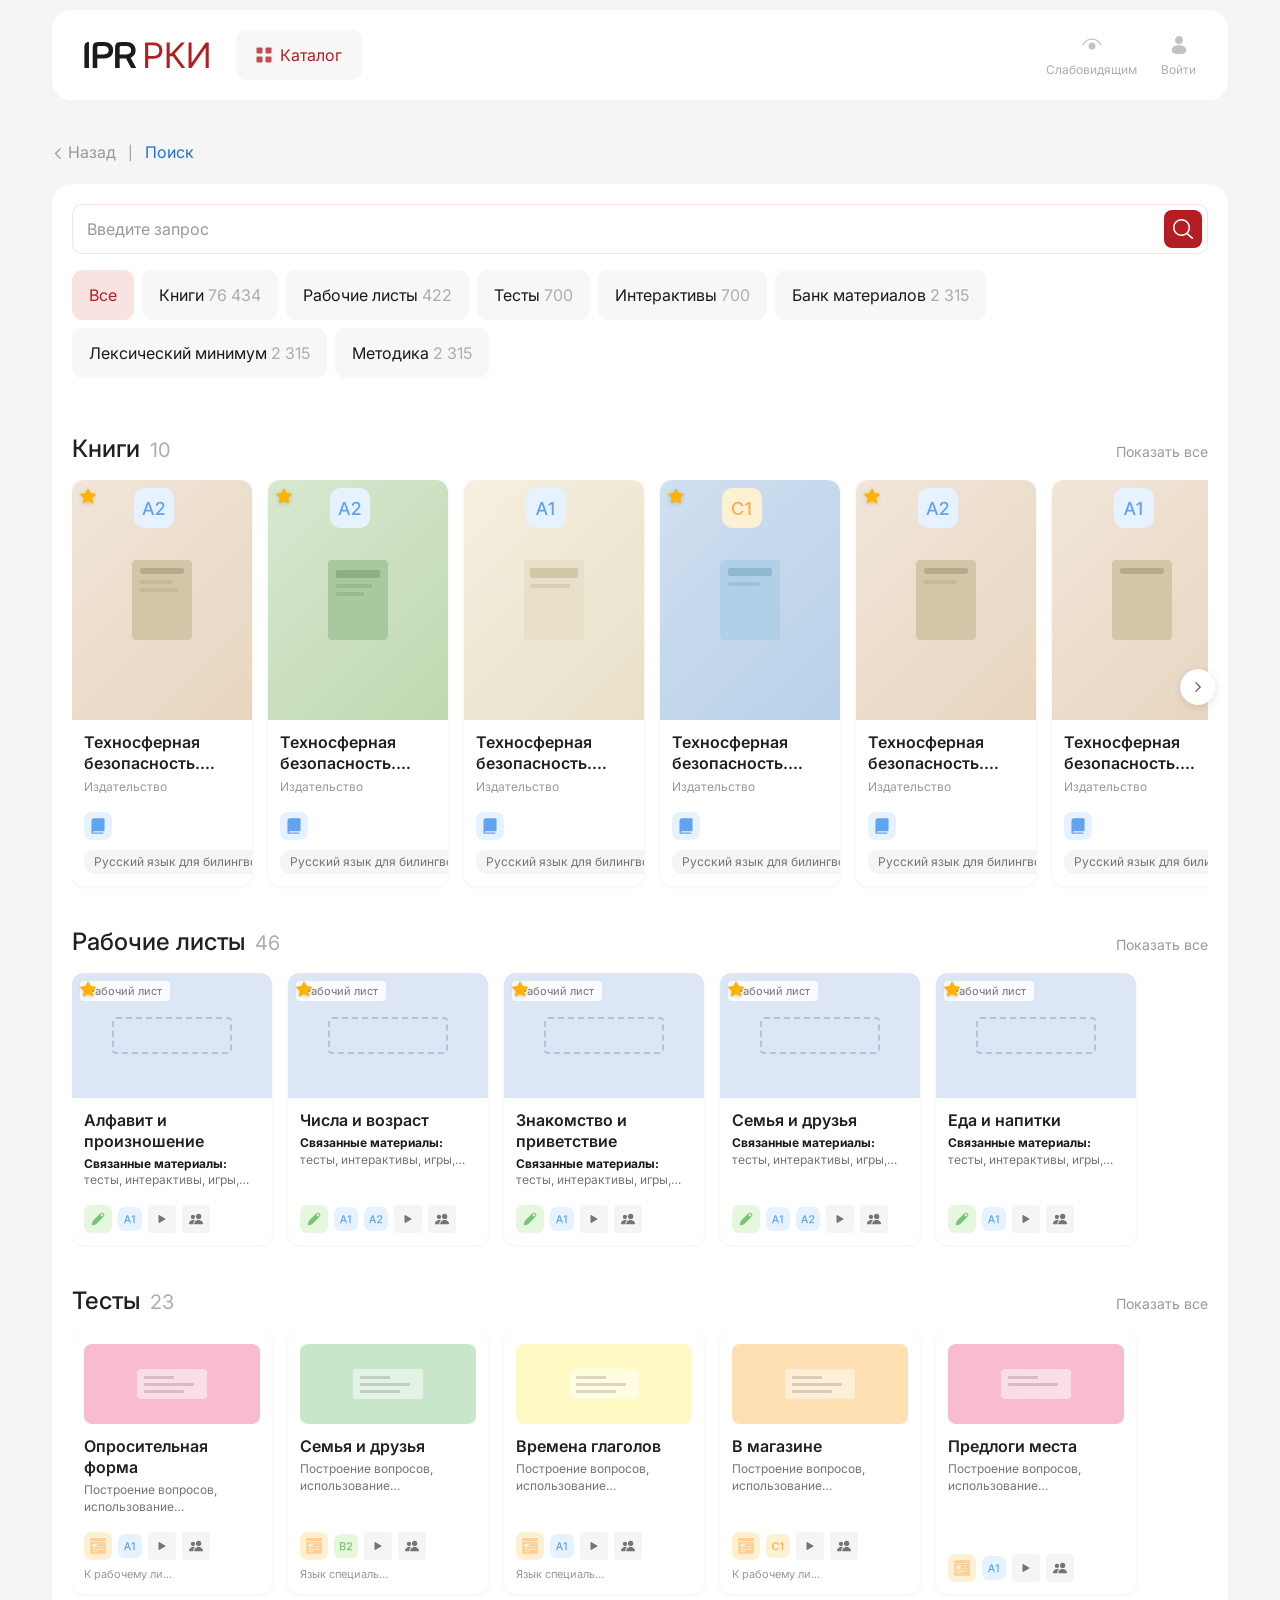
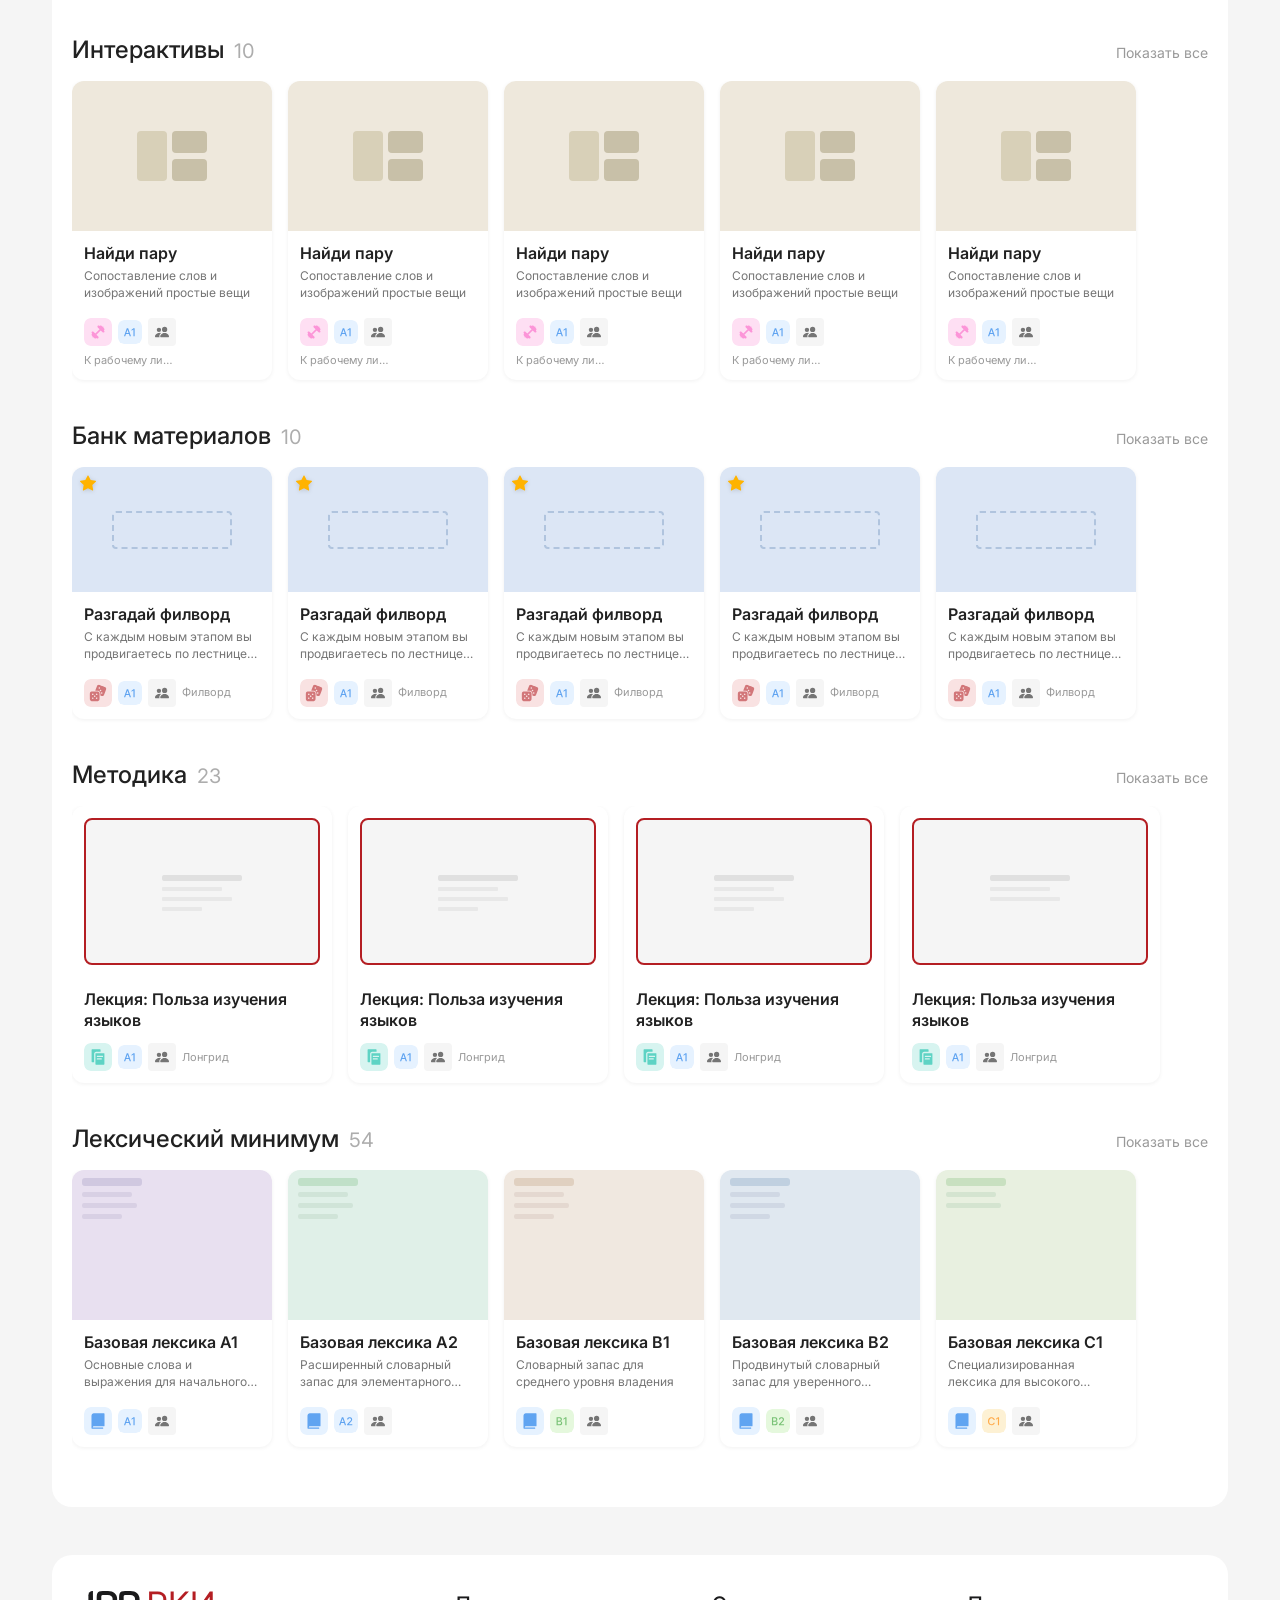
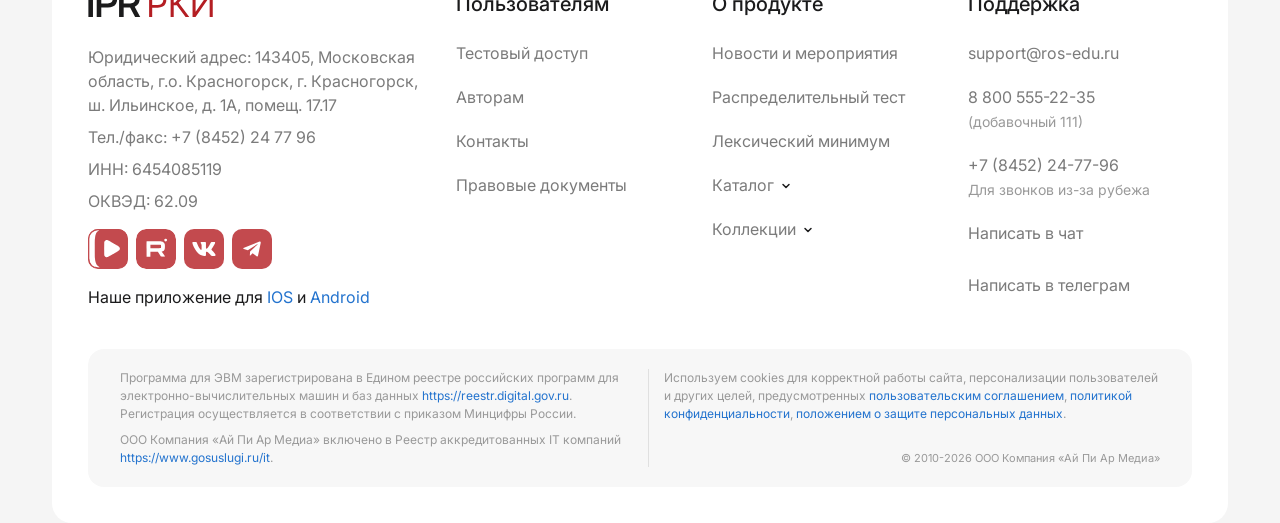
==== index.html @ b9a94f42 "small fix" ====
<!DOCTYPE html>
<html lang="ru">
<head>
  <meta charset="UTF-8">
  <meta name="viewport" content="width=device-width, initial-scale=1.0">
  <title>IPR РКИ — Поиск</title>

  <!-- Google Fonts: Inter -->
  <link rel="preconnect" href="https://fonts.googleapis.com">
  <link rel="preconnect" href="https://fonts.gstatic.com" crossorigin>
  <link href="https://fonts.googleapis.com/css2?family=Inter:wght@400;500;600;700&display=swap" rel="stylesheet">

  <!-- Bootstrap 5 CSS -->
  <link href="https://cdn.jsdelivr.net/npm/bootstrap@5.3.3/dist/css/bootstrap.min.css" rel="stylesheet">

  <!-- Custom CSS -->
  <link rel="stylesheet" href="css/variables.css">
  <link rel="stylesheet" href="css/base.css">
  <link rel="stylesheet" href="css/components.css">
  <link rel="stylesheet" href="css/sections.css">
  <link rel="stylesheet" href="css/responsive.css">
</head>
<body>

  <!-- ==================== HEADER ==================== -->
  <header class="site-header">
    <div class="container">
      <div>
        <a href="#" class="header-logo" aria-label="IPR РКИ">
          <img src="img/icons/logo.svg" alt="IPR РКИ" height="26">
        </a>
  
        <button class="btn-catalog" type="button" aria-expanded="false" aria-controls="catalog-overlay">
          <img src="img/icons/catalog.svg" class="icon icon--catalog" width="16" height="16" alt="">
          <span class="icon icon--close-catalog" aria-hidden="true"><svg width="16" height="16" viewBox="0 0 16 16" fill="none" xmlns="http://www.w3.org/2000/svg"><path d="M12 4L4 12M4 4l8 8" stroke="currentColor" stroke-width="2" stroke-linecap="round"/></svg></span>
          <span class="catalog-text">Каталог</span>
        </button>
  
        <nav class="header-nav">
          <a href="#" class="btn-nav">
            <img src="img/icons/eye.svg" class="icon icon--eye" width="24" height="20" alt="">
            <span class="nav-text">Слабовидящим</span>
          </a>
          <a href="#" class="btn-nav">
            <img src="img/icons/user.svg" class="icon icon--person" width="20" height="20" alt="">
            <span class="nav-text">Войти</span>
          </a>
        </nav>
      </div>
    </div>
  </header>

  <!-- ==================== CATALOG OVERLAY ==================== -->
  <div class="catalog-overlay" id="catalog-overlay" aria-hidden="true">
    <div class="container">
      <div class="catalog-overlay-inner">
        <button type="button" class="catalog-overlay-close" aria-label="Закрыть каталог">
          <svg width="24" height="24" viewBox="0 0 24 24" fill="none" xmlns="http://www.w3.org/2000/svg"><path d="M18 6L6 18M6 6l12 12" stroke="currentColor" stroke-width="2" stroke-linecap="round"/></svg>
        </button>
        <div class="catalog-overlay-columns">
          <div class="catalog-column">
            <div class="catalog-block">
              <h3 class="catalog-block-title">Книги</h3>
              <ul class="catalog-block-list">
                <li><a href="#">Учебники и учебные пособия</a></li>
                <li><a href="#">Русский язык для билингвов</a></li>
                <li><a href="#">Подготовка к тестированию</a></li>
                <li><a href="#">Язык специальности</a></li>
                <li><a href="#">Методическая литература</a></li>
                <li><a href="#">Словари</a></li>
                <li><a href="#">Художественная литература</a></li>
              </ul>
            </div>
            <div class="catalog-block">
              <h3 class="catalog-block-title">Язык специальности</h3>
              <ul class="catalog-block-list">
                <li><a href="#">Инженерно-технический и технологический профиль</a></li>
                <li><a href="#">Естественно-научный профиль</a></li>
                <li><a href="#">Медико-биологический профиль</a></li>
                <li><a href="#">Экономический профиль</a></li>
                <li><a href="#">Гуманитарный профиль</a></li>
                <li><a href="#">Музыкальное и художественное образование</a></li>
                <li><a href="#">Военное дело</a></li>
                <li><a href="#">Все профильные модули</a></li>
              </ul>
            </div>
            <div class="catalog-block">
              <h3 class="catalog-block-title">Златоуст <span class="catalog-tag">коллекции</span></h3>
              <ul class="catalog-block-list">
                <li><a href="#">Русский язык. Литература</a></li>
                <li><a href="#">Литература для детей-билингвов, преподавателей и родителей</a></li>
              </ul>
            </div>
            <div class="catalog-block">
              <h3 class="catalog-block-title">«Русский язык». Курсы <span class="catalog-tag">коллекции</span></h3>
              <ul class="catalog-block-list">
                <li><a href="#">Коллекция № 1. Русский как иностранный</a></li>
                <li><a href="#">Коллекция № 2. Русский как иностранный</a></li>
                <li><a href="#">УМК «Русский язык сегодня. Элементарный уровень»</a></li>
                <li><a href="#">УМК «Русский язык сегодня. Базовый уровень»</a></li>
                <li><a href="#">Классное чтение</a></li>
              </ul>
            </div>
            <div class="catalog-block">
              <h3 class="catalog-block-title">Лексический минимум</h3>
            </div>
            <div class="catalog-block">
              <h3 class="catalog-block-title">Распределительный тест</h3>
            </div>
          </div>
          <div class="catalog-column">
            <div class="catalog-block">
              <h3 class="catalog-block-title">Рабочие листы</h3>
              <ul class="catalog-block-list">
                <li><a href="#">Общий курс</a></li>
                <li><a href="#">Дополнительные рабочие листы</a></li>
              </ul>
            </div>
            <div class="catalog-block">
              <h3 class="catalog-block-title">Тесты</h3>
              <ul class="catalog-block-list">
                <li><a href="#">Тесты к рабочим листам</a></li>
                <li><a href="#">Тесты на уровень</a></li>
                <li><a href="#">Язык специальности</a></li>
                <li><a href="#">Для детей</a></li>
              </ul>
            </div>
            <div class="catalog-block">
              <h3 class="catalog-block-title">Интерактивы</h3>
              <ul class="catalog-block-list">
                <li><a href="#">К лексическому минимуму</a></li>
                <li><a href="#">К рабочим листам</a></li>
                <li><a href="#">Другое</a></li>
              </ul>
            </div>
            <div class="catalog-block">
              <h3 class="catalog-block-title">Банк материалов</h3>
              <ul class="catalog-block-list">
                <li><a href="#">Кроссворды</a></li>
                <li><a href="#">Филворды</a></li>
                <li><a href="#">Бродилки</a></li>
                <li><a href="#">Викторины</a></li>
                <li><a href="#">Квесты</a></li>
                <li><a href="#">Подборки иллюстраций</a></li>
                <li><a href="#">Презентации</a></li>
              </ul>
            </div>
            <div class="catalog-block">
              <h3 class="catalog-block-title">Методика</h3>
              <ul class="catalog-block-list">
                <li><a href="#">Лонгриды</a></li>
                <li><a href="#">Записи вебинаров</a></li>
              </ul>
            </div>
          </div>
          <div class="catalog-column">
            <div class="catalog-block">
              <h3 class="catalog-block-title">Уровень владения <span class="catalog-tag">коллекции</span></h3>
              <ul class="catalog-block-list">
                <li><a href="#">А1 — элементарный</a></li>
                <li><a href="#">А2 — базовый</a></li>
                <li><a href="#">В1 — I сертификационный</a></li>
                <li><a href="#">В2 — II сертификационный</a></li>
                <li><a href="#">С1 — III сертификационный</a></li>
                <li><a href="#">С2 — IV сертификационный</a></li>
              </ul>
            </div>
            <div class="catalog-block">
              <h3 class="catalog-block-title">Грамматика <span class="catalog-tag">коллекции</span></h3>
              <ul class="catalog-block-list">
                <li><a href="#">Вид глагола (НСВ и СВ)</a></li>
                <li><a href="#">Глаголы движения</a></li>
                <li><a href="#">Именительный падеж</a></li>
                <li><a href="#">Винительный падеж</a></li>
                <li><a href="#">Предложный падеж</a></li>
                <li><a href="#">Родительный падеж</a></li>
                <li><a href="#" class="catalog-link-underline">Показать все</a></li>
              </ul>
            </div>
            <div class="catalog-block">
              <h3 class="catalog-block-title">Тематики <span class="catalog-tag">коллекции</span></h3>
              <ul class="catalog-block-list">
                <li><a href="#">Фонетика, графика и орфография</a></li>
                <li><a href="#">О себе. Внешность, характер, эмоции, возраст, интеллект</a></li>
                <li><a href="#">Мои вещи. Одежда и обувь</a></li>
                <li><a href="#">Мой день. Распорядок, быт и действия</a></li>
                <li><a href="#">Учёба и работа</a></li>
                <li><a href="#">Отдых и хобби</a></li>
                <li><a href="#" class="catalog-link-underline">Показать все</a></li>
              </ul>
            </div>
            <div class="catalog-block">
              <h3 class="catalog-block-title">Праздники и памятные дни<span class="catalog-tag">коллекции</span></h3>
              <ul class="catalog-block-list">
                <li><a href="#">Новый год</a></li>
                <li><a href="#">Масленица</a></li>
                <li><a href="#">Татьянин день</a></li>
                <li><a href="#">Международный день студента</a></li>
                <li><a href="#">День гжели</a></li>
                <li><a href="#">Всероссийский день хоккея</a></li>
                <li><a href="#" class="catalog-link-underline">Открыть все</a></li>
              </ul>
            </div>
          </div>
        </div>
      </div>
    </div>
  </div>

  <!-- ==================== MAIN CONTENT ==================== -->
  <main class="main-content">
    <div class="container">

      <!-- Breadcrumb -->
      <div class="breadcrumb-bar">
        <a href="#"><img src="img/icons/ar_left.svg" class="icon" width="12" height="11" alt=""> Назад</a>
        <span class="separator">|</span>
        <a href="#" class="breadcrumb-active">Поиск</a>
      </div>

     
      <div class="content">
         <!-- Search Box -->
        <div class="search-input-wrap">
          <input type="text" placeholder="Введите запрос">
          <button class="btn-search" aria-label="Искать">
            <img src="img/icons/search.svg" class="icon" width="20" height="20" alt="">
          </button>
        </div>

        <div class="filter-pills">
          <button class="filter-pill active" data-filter="all">Все</button>
          <button class="filter-pill" data-filter="books">Книги <span class="pill-count">76 434</span></button>
          <button class="filter-pill" data-filter="worksheets">Рабочие листы <span class="pill-count">422</span></button>
          <button class="filter-pill" data-filter="tests">Тесты <span class="pill-count">700</span></button>
          <button class="filter-pill" data-filter="interactives">Интерактивы <span class="pill-count">700</span></button>
          <button class="filter-pill" data-filter="materials">Банк материалов <span class="pill-count">2 315</span></button>
          <button class="filter-pill" data-filter="lexicon">Лексический минимум <span class="pill-count">2 315</span></button>
          <button class="filter-pill" data-filter="methodology">Методика <span class="pill-count">2 315</span></button>
        </div>

        <!-- ==================== КНИГИ ==================== -->
        <section class="content-section fist-section" data-section="books">
          <div class="section-header">
            <h2 class="section-title">Книги <span class="section-count">10</span></h2>
            <a href="#" class="section-show-all">Показать все</a>
          </div>
          <div class="scroll-container">
            <div class="scroll-row">

              <!-- Book card 1 -->
              <div class="material-card material-card--book">
                <div class="card-image">
                  <div class="placeholder-book placeholder-book--1">
                    <svg width="60" height="80" viewBox="0 0 60 80" fill="none"><rect width="60" height="80" rx="4" fill="#d4c4a8"/><rect x="8" y="8" width="44" height="6" rx="2" fill="#b8a88c"/><rect x="8" y="20" width="32" height="4" rx="1" fill="#c8b89c"/><rect x="8" y="28" width="38" height="4" rx="1" fill="#c8b89c"/></svg>
                  </div>
                  <span class="card-star"><img src="img/icons/star-fill.svg" class="icon" width="16" height="16" alt=""></span>
                  <img src="img/icons/level-a2.svg" class="card-level-badge level-badge-icon" width="40" height="40" alt="A2">
                </div>
                <div class="card-body">
                  <div class="card-title text-truncate-2">Техносферная безопасность. Безопасность жизнедеятельн...</div>
                  <div class="card-subtitle">Издательство</div>
                  <div class="card-footer">
                    <span class="card-tag">Русский язык для билингвов</span>
                  </div>
                </div>
              </div>

              <!-- Book card 2 -->
              <div class="material-card material-card--book">
                <div class="card-image">
                  <div class="placeholder-book placeholder-book--2">
                    <svg width="60" height="80" viewBox="0 0 60 80" fill="none"><rect width="60" height="80" rx="4" fill="#a8c8a0"/><rect x="8" y="10" width="44" height="8" rx="2" fill="#88b080"/><rect x="8" y="24" width="36" height="4" rx="1" fill="#98b890"/><rect x="8" y="32" width="28" height="4" rx="1" fill="#98b890"/></svg>
                  </div>
                  <span class="card-star"><img src="img/icons/star-fill.svg" class="icon" width="16" height="16" alt=""></span>
                  <img src="img/icons/level-a2.svg" class="card-level-badge level-badge-icon" width="40" height="40" alt="A2">
                </div>
                <div class="card-body">
                  <div class="card-title text-truncate-2">Техносферная безопасность. Безопасность жизнедеятельн...</div>
                  <div class="card-subtitle">Издательство</div>
                  <div class="card-footer">
                    <span class="card-tag">Русский язык для билингвов</span>
                  </div>
                </div>
              </div>

              <!-- Book card 3 -->
              <div class="material-card material-card--book">
                <div class="card-image">
                  <div class="placeholder-book placeholder-book--3">
                    <svg width="60" height="80" viewBox="0 0 60 80" fill="none"><rect width="60" height="80" rx="4" fill="#e8e0c8"/><rect x="6" y="8" width="48" height="10" rx="2" fill="#d0c8a8"/><rect x="6" y="24" width="40" height="4" rx="1" fill="#d8d0b8"/></svg>
                  </div>
                  <img src="img/icons/level-a1.svg" class="card-level-badge level-badge-icon" width="40" height="40" alt="A1">
                </div>
                <div class="card-body">
                  <div class="card-title text-truncate-2">Техносферная безопасность. Безопасность жизнедеятельн...</div>
                  <div class="card-subtitle">Издательство</div>
                  <div class="card-footer">
                    <span class="card-tag">Русский язык для билингвов</span>
                  </div>
                </div>
              </div>

              <!-- Book card 4 -->
              <div class="material-card material-card--book">
                <div class="card-image">
                  <div class="placeholder-book placeholder-book--4">
                    <svg width="60" height="80" viewBox="0 0 60 80" fill="none"><rect width="60" height="80" rx="4" fill="#b0d0e8"/><rect x="8" y="8" width="44" height="8" rx="2" fill="#90b8d0"/><rect x="8" y="22" width="32" height="4" rx="1" fill="#a0c0d8"/></svg>
                  </div>
                  <span class="card-star"><img src="img/icons/star-fill.svg" class="icon" width="16" height="16" alt=""></span>
                  <img src="img/icons/level-c1.svg" class="card-level-badge level-badge-icon" width="40" height="40" alt="C1">
                </div>
                <div class="card-body">
                  <div class="card-title text-truncate-2">Техносферная безопасность. Безопасность жизнедеятельн...</div>
                  <div class="card-subtitle">Издательство</div>
                  <div class="card-footer">
                    <span class="card-tag">Русский язык для билингвов</span>
                  </div>
                </div>
              </div>

              <!-- Book card 5 -->
              <div class="material-card material-card--book">
                <div class="card-image">
                  <div class="placeholder-book placeholder-book--5">
                    <svg width="60" height="80" viewBox="0 0 60 80" fill="none"><rect width="60" height="80" rx="4" fill="#d4c4a8"/><rect x="8" y="8" width="44" height="6" rx="2" fill="#b8a88c"/><rect x="8" y="20" width="32" height="4" rx="1" fill="#c8b89c"/></svg>
                  </div>
                  <span class="card-star"><img src="img/icons/star-fill.svg" class="icon" width="16" height="16" alt=""></span>
                  <img src="img/icons/level-a2.svg" class="card-level-badge level-badge-icon" width="40" height="40" alt="A2">
                </div>
                <div class="card-body">
                  <div class="card-title text-truncate-2">Техносферная безопасность. Безопасность жизнедеятельн...</div>
                  <div class="card-subtitle">Издательство</div>
                  <div class="card-footer">
                    <span class="card-tag">Русский язык для билингвов</span>
                  </div>
                </div>
              </div>

              <!-- Book card 6 (partially visible) -->
              <div class="material-card material-card--book">
                <div class="card-image">
                  <div class="placeholder-book placeholder-book--1">
                    <svg width="60" height="80" viewBox="0 0 60 80" fill="none"><rect width="60" height="80" rx="4" fill="#d4c4a8"/><rect x="8" y="8" width="44" height="6" rx="2" fill="#b8a88c"/></svg>
                  </div>
                  <img src="img/icons/level-a1.svg" class="card-level-badge level-badge-icon" width="40" height="40" alt="A1">
                </div>
                <div class="card-body">
                  <div class="card-title text-truncate-2">Техносферная безопасность. Безопасность жизнедеятельн...</div>
                  <div class="card-subtitle">Издательство</div>
                  <div class="card-footer">
                    <span class="card-tag">Русский язык для билингвов</span>
                  </div>
                </div>
              </div>

            </div>
            <button class="scroll-arrow scroll-arrow--right" aria-label="Прокрутить вправо">
              <img src="img/icons/chevron-right.svg" class="icon" width="14" height="14" alt="">
            </button>
          </div>
        </section>

        <!-- ==================== РАБОЧИЕ ЛИСТЫ ==================== -->
        <section class="content-section" data-section="worksheets">
          <div class="section-header">
            <h2 class="section-title">Рабочие листы <span class="section-count">46</span></h2>
            <a href="#" class="section-show-all">Показать все</a>
          </div>
          <div class="scroll-container">
            <div class="scroll-row">

              <!-- Worksheet 1 -->
              <div class="material-card material-card--worksheet">
                <div class="card-image">
                  <div class="placeholder-worksheet"></div>
                  <span class="card-star"><img src="img/icons/star-fill.svg" class="icon" width="16" height="16" alt=""></span>
                  <span class="card-label">Рабочий лист</span>
                </div>
                <div class="card-body">
                  <div class="card-title">Алфавит и произношение</div>
                  <div class="card-description text-truncate-2"><strong>Связанные материалы:</strong> тесты, интерактивы, игры, презентации</div>
                  <div class="card-footer">
                    <img src="img/icons/level-a1.svg" class="level-badge-icon" width="24" height="24" alt="A1">
                    <button class="icon-btn" title="Видео"><img src="img/icons/play.svg" class="icon" width="14" height="14" alt=""></button>
                    <button class="icon-btn" title="Группа"><img src="img/icons/people.svg" class="icon" width="14" height="14" alt=""></button>
                  </div>
                </div>
              </div>

              <!-- Worksheet 2 -->
              <div class="material-card material-card--worksheet">
                <div class="card-image">
                  <div class="placeholder-worksheet"></div>
                  <span class="card-star"><img src="img/icons/star-fill.svg" class="icon" width="16" height="16" alt=""></span>
                  <span class="card-label">Рабочий лист</span>
                </div>
                <div class="card-body">
                  <div class="card-title">Числа и возраст</div>
                  <div class="card-description text-truncate-2"><strong>Связанные материалы:</strong> тесты, интерактивы, игры, презентации</div>
                  <div class="card-footer">
                    <img src="img/icons/level-a1.svg" class="level-badge-icon" width="24" height="24" alt="A1">
                    <img src="img/icons/level-a2.svg" class="level-badge-icon" width="24" height="24" alt="A2">
                    <button class="icon-btn" title="Видео"><img src="img/icons/play.svg" class="icon" width="14" height="14" alt=""></button>
                    <button class="icon-btn" title="Группа"><img src="img/icons/people.svg" class="icon" width="14" height="14" alt=""></button>
                  </div>
                </div>
              </div>

              <!-- Worksheet 3 -->
              <div class="material-card material-card--worksheet">
                <div class="card-image">
                  <div class="placeholder-worksheet"></div>
                  <span class="card-star"><img src="img/icons/star-fill.svg" class="icon" width="16" height="16" alt=""></span>
                  <span class="card-label">Рабочий лист</span>
                </div>
                <div class="card-body">
                  <div class="card-title">Знакомство и приветствие</div>
                  <div class="card-description text-truncate-2"><strong>Связанные материалы:</strong> тесты, интерактивы, игры, презентации</div>
                  <div class="card-footer">
                    <img src="img/icons/level-a1.svg" class="level-badge-icon" width="24" height="24" alt="A1">
                    <button class="icon-btn" title="Видео"><img src="img/icons/play.svg" class="icon" width="14" height="14" alt=""></button>
                    <button class="icon-btn" title="Группа"><img src="img/icons/people.svg" class="icon" width="14" height="14" alt=""></button>
                  </div>
                </div>
              </div>

              <!-- Worksheet 4 -->
              <div class="material-card material-card--worksheet">
                <div class="card-image">
                  <div class="placeholder-worksheet"></div>
                  <span class="card-star"><img src="img/icons/star-fill.svg" class="icon" width="16" height="16" alt=""></span>
                  <span class="card-label">Рабочий лист</span>
                </div>
                <div class="card-body">
                  <div class="card-title">Семья и друзья</div>
                  <div class="card-description text-truncate-2"><strong>Связанные материалы:</strong> тесты, интерактивы, игры, презентации</div>
                  <div class="card-footer">
                    <img src="img/icons/level-a1.svg" class="level-badge-icon" width="24" height="24" alt="A1">
                    <img src="img/icons/level-a2.svg" class="level-badge-icon" width="24" height="24" alt="A2">
                    <button class="icon-btn" title="Видео"><img src="img/icons/play.svg" class="icon" width="14" height="14" alt=""></button>
                    <button class="icon-btn" title="Группа"><img src="img/icons/people.svg" class="icon" width="14" height="14" alt=""></button>
                  </div>
                </div>
              </div>

              <!-- Worksheet 5 -->
              <div class="material-card material-card--worksheet">
                <div class="card-image">
                  <div class="placeholder-worksheet"></div>
                  <span class="card-star"><img src="img/icons/star-fill.svg" class="icon" width="16" height="16" alt=""></span>
                  <span class="card-label">Рабочий лист</span>
                </div>
                <div class="card-body">
                  <div class="card-title">Еда и напитки</div>
                  <div class="card-description text-truncate-2"><strong>Связанные материалы:</strong> тесты, интерактивы, игры, презентации</div>
                  <div class="card-footer">
                    <img src="img/icons/level-a1.svg" class="level-badge-icon" width="24" height="24" alt="A1">
                    <button class="icon-btn" title="Видео"><img src="img/icons/play.svg" class="icon" width="14" height="14" alt=""></button>
                    <button class="icon-btn" title="Группа"><img src="img/icons/people.svg" class="icon" width="14" height="14" alt=""></button>
                  </div>
                </div>
              </div>

            </div>
            <button class="scroll-arrow scroll-arrow--right" aria-label="Прокрутить вправо">
              <img src="img/icons/chevron-right.svg" class="icon" width="14" height="14" alt="">
            </button>
          </div>
        </section>

        <!-- ==================== ТЕСТЫ ==================== -->
        <section class="content-section" data-section="tests">
          <div class="section-header">
            <h2 class="section-title">Тесты <span class="section-count">23</span></h2>
            <a href="#" class="section-show-all">Показать все</a>
          </div>
          <div class="scroll-container">
            <div class="scroll-row">

              <!-- Test 1 - pink -->
              <div class="material-card material-card--test">
                <div class="card-color-header card-color-header--pink">
                  <svg width="80" height="40" viewBox="0 0 80 40" fill="none"><rect x="5" y="5" width="70" height="30" rx="4" fill="rgba(255,255,255,0.5)"/><rect x="12" y="12" width="30" height="3" rx="1" fill="rgba(0,0,0,0.15)"/><rect x="12" y="19" width="50" height="3" rx="1" fill="rgba(0,0,0,0.15)"/><rect x="12" y="26" width="40" height="3" rx="1" fill="rgba(0,0,0,0.15)"/></svg>
                </div>
                <div class="card-body">
                  <div class="card-title">Опросительная форма</div>
                  <div class="card-description text-truncate-2">Построение вопросов, использование вопросительных слов</div>
                  <div class="card-footer">
                    <img src="img/icons/level-a1.svg" class="level-badge-icon" width="24" height="24" alt="A1">
                    <button class="icon-btn" title="Видео"><img src="img/icons/play.svg" class="icon" width="14" height="14" alt=""></button>
                    <button class="icon-btn" title="Группа"><img src="img/icons/people.svg" class="icon" width="14" height="14" alt=""></button>
                    <span class="card-link-text">К рабочему ли...</span>
                  </div>
                </div>
              </div>

              <!-- Test 2 - green -->
              <div class="material-card material-card--test">
                <div class="card-color-header card-color-header--green">
                  <svg width="80" height="40" viewBox="0 0 80 40" fill="none"><rect x="5" y="5" width="70" height="30" rx="4" fill="rgba(255,255,255,0.5)"/><rect x="12" y="12" width="30" height="3" rx="1" fill="rgba(0,0,0,0.15)"/><rect x="12" y="19" width="50" height="3" rx="1" fill="rgba(0,0,0,0.15)"/><rect x="12" y="26" width="40" height="3" rx="1" fill="rgba(0,0,0,0.15)"/></svg>
                </div>
                <div class="card-body">
                  <div class="card-title">Семья и друзья</div>
                  <div class="card-description text-truncate-2">Построение вопросов, использование вопросительных слов</div>
                  <div class="card-footer">
                    <img src="img/icons/level-b2.svg" class="level-badge-icon" width="24" height="24" alt="B2">
                    <button class="icon-btn" title="Видео"><img src="img/icons/play.svg" class="icon" width="14" height="14" alt=""></button>
                    <button class="icon-btn" title="Группа"><img src="img/icons/people.svg" class="icon" width="14" height="14" alt=""></button>
                    <span class="card-link-text">Язык специальн...</span>
                  </div>
                </div>
              </div>

              <!-- Test 3 - yellow -->
              <div class="material-card material-card--test">
                <div class="card-color-header card-color-header--yellow">
                  <svg width="80" height="40" viewBox="0 0 80 40" fill="none"><rect x="5" y="5" width="70" height="30" rx="4" fill="rgba(255,255,255,0.5)"/><rect x="12" y="12" width="30" height="3" rx="1" fill="rgba(0,0,0,0.15)"/><rect x="12" y="19" width="50" height="3" rx="1" fill="rgba(0,0,0,0.15)"/><rect x="12" y="26" width="40" height="3" rx="1" fill="rgba(0,0,0,0.15)"/></svg>
                </div>
                <div class="card-body">
                  <div class="card-title">Времена глаголов</div>
                  <div class="card-description text-truncate-2">Построение вопросов, использование вопросительных слов</div>
                  <div class="card-footer">
                    <img src="img/icons/level-a1.svg" class="level-badge-icon" width="24" height="24" alt="A1">
                    <button class="icon-btn" title="Видео"><img src="img/icons/play.svg" class="icon" width="14" height="14" alt=""></button>
                    <button class="icon-btn" title="Группа"><img src="img/icons/people.svg" class="icon" width="14" height="14" alt=""></button>
                    <span class="card-link-text">Язык специальн...</span>
                  </div>
                </div>
              </div>

              <!-- Test 4 - orange -->
              <div class="material-card material-card--test">
                <div class="card-color-header card-color-header--orange">
                  <svg width="80" height="40" viewBox="0 0 80 40" fill="none"><rect x="5" y="5" width="70" height="30" rx="4" fill="rgba(255,255,255,0.5)"/><rect x="12" y="12" width="30" height="3" rx="1" fill="rgba(0,0,0,0.15)"/><rect x="12" y="19" width="50" height="3" rx="1" fill="rgba(0,0,0,0.15)"/><rect x="12" y="26" width="40" height="3" rx="1" fill="rgba(0,0,0,0.15)"/></svg>
                </div>
                <div class="card-body">
                  <div class="card-title">В магазине</div>
                  <div class="card-description text-truncate-2">Построение вопросов, использование вопросительных слов</div>
                  <div class="card-footer">
                    <img src="img/icons/level-c1.svg" class="level-badge-icon" width="24" height="24" alt="C1">
                    <button class="icon-btn" title="Видео"><img src="img/icons/play.svg" class="icon" width="14" height="14" alt=""></button>
                    <button class="icon-btn" title="Группа"><img src="img/icons/people.svg" class="icon" width="14" height="14" alt=""></button>
                    <span class="card-link-text">К рабочему ли...</span>
                  </div>
                </div>
              </div>

              <!-- Test 5 -->
              <div class="material-card material-card--test">
                <div class="card-color-header card-color-header--pink">
                  <svg width="80" height="40" viewBox="0 0 80 40" fill="none"><rect x="5" y="5" width="70" height="30" rx="4" fill="rgba(255,255,255,0.5)"/><rect x="12" y="12" width="30" height="3" rx="1" fill="rgba(0,0,0,0.15)"/><rect x="12" y="19" width="50" height="3" rx="1" fill="rgba(0,0,0,0.15)"/></svg>
                </div>
                <div class="card-body">
                  <div class="card-title">Предлоги места</div>
                  <div class="card-description text-truncate-2">Построение вопросов, использование вопросительных слов</div>
                  <div class="card-footer">
                    <img src="img/icons/level-a1.svg" class="level-badge-icon" width="24" height="24" alt="A1">
                    <button class="icon-btn" title="Видео"><img src="img/icons/play.svg" class="icon" width="14" height="14" alt=""></button>
                    <button class="icon-btn" title="Группа"><img src="img/icons/people.svg" class="icon" width="14" height="14" alt=""></button>
                  </div>
                </div>
              </div>

            </div>
            <button class="scroll-arrow scroll-arrow--right" aria-label="Прокрутить вправо">
              <img src="img/icons/chevron-right.svg" class="icon" width="14" height="14" alt="">
            </button>
          </div>
        </section>

        <!-- ==================== ИНТЕРАКТИВЫ ==================== -->
        <section class="content-section" data-section="interactives">
          <div class="section-header">
            <h2 class="section-title">Интерактивы <span class="section-count">10</span></h2>
            <a href="#" class="section-show-all">Показать все</a>
          </div>
          <div class="scroll-container">
            <div class="scroll-row">

              <!-- Interactive 1 -->
              <div class="material-card material-card--interactive">
                <div class="card-image">
                  <div class="placeholder-interactive">
                    <svg width="80" height="60" viewBox="0 0 80 60" fill="none"><rect x="5" y="5" width="30" height="50" rx="4" fill="#d8d0b8"/><rect x="40" y="5" width="35" height="22" rx="4" fill="#c8c0a8"/><rect x="40" y="33" width="35" height="22" rx="4" fill="#c8c0a8"/></svg>
                  </div>
                </div>
                <div class="card-body">
                  <div class="card-title">Найди пару</div>
                  <div class="card-description text-truncate-2">Сопоставление слов и изображений простые вещи</div>
                  <div class="card-footer">
                    <img src="img/icons/level-a1.svg" class="level-badge-icon" width="24" height="24" alt="A1">
                    <button class="icon-btn" title="Группа"><img src="img/icons/people.svg" class="icon" width="14" height="14" alt=""></button>
                    <span class="card-link-text">К рабочему листу</span>
                  </div>
                </div>
              </div>

              <!-- Interactive 2 -->
              <div class="material-card material-card--interactive">
                <div class="card-image">
                  <div class="placeholder-interactive">
                    <svg width="80" height="60" viewBox="0 0 80 60" fill="none"><rect x="5" y="5" width="30" height="50" rx="4" fill="#d8d0b8"/><rect x="40" y="5" width="35" height="22" rx="4" fill="#c8c0a8"/><rect x="40" y="33" width="35" height="22" rx="4" fill="#c8c0a8"/></svg>
                  </div>
                </div>
                <div class="card-body">
                  <div class="card-title">Найди пару</div>
                  <div class="card-description text-truncate-2">Сопоставление слов и изображений простые вещи</div>
                  <div class="card-footer">
                    <img src="img/icons/level-a1.svg" class="level-badge-icon" width="24" height="24" alt="A1">
                    <button class="icon-btn" title="Группа"><img src="img/icons/people.svg" class="icon" width="14" height="14" alt=""></button>
                    <span class="card-link-text">К рабочему листу</span>
                  </div>
                </div>
              </div>

              <!-- Interactive 3 -->
              <div class="material-card material-card--interactive">
                <div class="card-image">
                  <div class="placeholder-interactive">
                    <svg width="80" height="60" viewBox="0 0 80 60" fill="none"><rect x="5" y="5" width="30" height="50" rx="4" fill="#d8d0b8"/><rect x="40" y="5" width="35" height="22" rx="4" fill="#c8c0a8"/><rect x="40" y="33" width="35" height="22" rx="4" fill="#c8c0a8"/></svg>
                  </div>
                </div>
                <div class="card-body">
                  <div class="card-title">Найди пару</div>
                  <div class="card-description text-truncate-2">Сопоставление слов и изображений простые вещи</div>
                  <div class="card-footer">
                    <img src="img/icons/level-a1.svg" class="level-badge-icon" width="24" height="24" alt="A1">
                    <button class="icon-btn" title="Группа"><img src="img/icons/people.svg" class="icon" width="14" height="14" alt=""></button>
                    <span class="card-link-text">К рабочему листу</span>
                  </div>
                </div>
              </div>

              <!-- Interactive 4 -->
              <div class="material-card material-card--interactive">
                <div class="card-image">
                  <div class="placeholder-interactive">
                    <svg width="80" height="60" viewBox="0 0 80 60" fill="none"><rect x="5" y="5" width="30" height="50" rx="4" fill="#d8d0b8"/><rect x="40" y="5" width="35" height="22" rx="4" fill="#c8c0a8"/><rect x="40" y="33" width="35" height="22" rx="4" fill="#c8c0a8"/></svg>
                  </div>
                </div>
                <div class="card-body">
                  <div class="card-title">Найди пару</div>
                  <div class="card-description text-truncate-2">Сопоставление слов и изображений простые вещи</div>
                  <div class="card-footer">
                    <img src="img/icons/level-a1.svg" class="level-badge-icon" width="24" height="24" alt="A1">
                    <button class="icon-btn" title="Группа"><img src="img/icons/people.svg" class="icon" width="14" height="14" alt=""></button>
                    <span class="card-link-text">К рабочему листу</span>
                  </div>
                </div>
              </div>

              <!-- Interactive 5 -->
              <div class="material-card material-card--interactive">
                <div class="card-image">
                  <div class="placeholder-interactive">
                    <svg width="80" height="60" viewBox="0 0 80 60" fill="none"><rect x="5" y="5" width="30" height="50" rx="4" fill="#d8d0b8"/><rect x="40" y="5" width="35" height="22" rx="4" fill="#c8c0a8"/><rect x="40" y="33" width="35" height="22" rx="4" fill="#c8c0a8"/></svg>
                  </div>
                </div>
                <div class="card-body">
                  <div class="card-title">Найди пару</div>
                  <div class="card-description text-truncate-2">Сопоставление слов и изображений простые вещи</div>
                  <div class="card-footer">
                    <img src="img/icons/level-a1.svg" class="level-badge-icon" width="24" height="24" alt="A1">
                    <button class="icon-btn" title="Группа"><img src="img/icons/people.svg" class="icon" width="14" height="14" alt=""></button>
                    <span class="card-link-text">К рабочему листу</span>
                  </div>
                </div>
              </div>

            </div>
            <button class="scroll-arrow scroll-arrow--right" aria-label="Прокрутить вправо">
              <img src="img/icons/chevron-right.svg" class="icon" width="14" height="14" alt="">
            </button>
          </div>
        </section>

        <!-- ==================== БАНК МАТЕРИАЛОВ ==================== -->
        <section class="content-section" data-section="materials">
          <div class="section-header">
            <h2 class="section-title">Банк материалов <span class="section-count">10</span></h2>
            <a href="#" class="section-show-all">Показать все</a>
          </div>
          <div class="scroll-container">
            <div class="scroll-row">

              <!-- Bank 1 -->
              <div class="material-card material-card--bank">
                <div class="card-image">
                  <div class="placeholder-bank"></div>
                  <span class="card-star"><img src="img/icons/star-fill.svg" class="icon" width="16" height="16" alt=""></span>
                </div>
                <div class="card-body">
                  <div class="card-title">Разгадай филворд</div>
                  <div class="card-description text-truncate-2">С каждым новым этапом вы продвигаетесь по лестнице эволюци...</div>
                  <div class="card-footer">
                    <img src="img/icons/level-a1.svg" class="level-badge-icon" width="24" height="24" alt="A1">
                    <button class="icon-btn" title="Группа"><img src="img/icons/people.svg" class="icon" width="14" height="14" alt=""></button>
                    <span class="card-link-text">Филворд</span>
                  </div>
                </div>
              </div>

              <!-- Bank 2 -->
              <div class="material-card material-card--bank">
                <div class="card-image">
                  <div class="placeholder-bank"></div>
                  <span class="card-star"><img src="img/icons/star-fill.svg" class="icon" width="16" height="16" alt=""></span>
                </div>
                <div class="card-body">
                  <div class="card-title">Разгадай филворд</div>
                  <div class="card-description text-truncate-2">С каждым новым этапом вы продвигаетесь по лестнице эволюци...</div>
                  <div class="card-footer">
                    <img src="img/icons/level-a1.svg" class="level-badge-icon" width="24" height="24" alt="A1">
                    <button class="icon-btn" title="Группа"><img src="img/icons/people.svg" class="icon" width="14" height="14" alt=""></button>
                    <span class="card-link-text">Филворд</span>
                  </div>
                </div>
              </div>

              <!-- Bank 3 -->
              <div class="material-card material-card--bank">
                <div class="card-image">
                  <div class="placeholder-bank"></div>
                  <span class="card-star"><img src="img/icons/star-fill.svg" class="icon" width="16" height="16" alt=""></span>
                </div>
                <div class="card-body">
                  <div class="card-title">Разгадай филворд</div>
                  <div class="card-description text-truncate-2">С каждым новым этапом вы продвигаетесь по лестнице эволюци...</div>
                  <div class="card-footer">
                    <img src="img/icons/level-a1.svg" class="level-badge-icon" width="24" height="24" alt="A1">
                    <button class="icon-btn" title="Группа"><img src="img/icons/people.svg" class="icon" width="14" height="14" alt=""></button>
                    <span class="card-link-text">Филворд</span>
                  </div>
                </div>
              </div>

              <!-- Bank 4 -->
              <div class="material-card material-card--bank">
                <div class="card-image">
                  <div class="placeholder-bank"></div>
                  <span class="card-star"><img src="img/icons/star-fill.svg" class="icon" width="16" height="16" alt=""></span>
                </div>
                <div class="card-body">
                  <div class="card-title">Разгадай филворд</div>
                  <div class="card-description text-truncate-2">С каждым новым этапом вы продвигаетесь по лестнице эволюци...</div>
                  <div class="card-footer">
                    <img src="img/icons/level-a1.svg" class="level-badge-icon" width="24" height="24" alt="A1">
                    <button class="icon-btn" title="Группа"><img src="img/icons/people.svg" class="icon" width="14" height="14" alt=""></button>
                    <span class="card-link-text">Филворд</span>
                  </div>
                </div>
              </div>

              <!-- Bank 5 -->
              <div class="material-card material-card--bank">
                <div class="card-image">
                  <div class="placeholder-bank"></div>
                </div>
                <div class="card-body">
                  <div class="card-title">Разгадай филворд</div>
                  <div class="card-description text-truncate-2">С каждым новым этапом вы продвигаетесь по лестнице эволюци...</div>
                  <div class="card-footer">
                    <img src="img/icons/level-a1.svg" class="level-badge-icon" width="24" height="24" alt="A1">
                    <button class="icon-btn" title="Группа"><img src="img/icons/people.svg" class="icon" width="14" height="14" alt=""></button>
                    <span class="card-link-text">Филворд</span>
                  </div>
                </div>
              </div>

            </div>
            <button class="scroll-arrow scroll-arrow--right" aria-label="Прокрутить вправо">
              <img src="img/icons/chevron-right.svg" class="icon" width="14" height="14" alt="">
            </button>
          </div>
        </section>

        <!-- ==================== МЕТОДИКА ==================== -->
        <section class="content-section" data-section="methodology">
          <div class="section-header">
            <h2 class="section-title">Методика <span class="section-count">23</span></h2>
            <a href="#" class="section-show-all">Показать все</a>
          </div>
          <div class="scroll-container">
            <div class="scroll-row">

              <!-- Methodology 1 -->
              <div class="material-card material-card--methodology">
                <div class="card-image" style="padding: 12px;">
                  <div class="placeholder-methodology">
                    <svg width="100" height="50" viewBox="0 0 100 50" fill="none"><rect x="10" y="8" width="80" height="6" rx="2" fill="#e0e0e0"/><rect x="10" y="20" width="60" height="4" rx="1" fill="#e8e8e8"/><rect x="10" y="30" width="70" height="4" rx="1" fill="#e8e8e8"/><rect x="10" y="40" width="40" height="4" rx="1" fill="#e8e8e8"/></svg>
                  </div>
                </div>
                <div class="card-body">
                  <div class="card-title">Лекция: Польза изучения языков</div>
                  <div class="card-footer">
                    <img src="img/icons/level-a1.svg" class="level-badge-icon" width="24" height="24" alt="A1">
                    <button class="icon-btn" title="Группа"><img src="img/icons/people.svg" class="icon" width="14" height="14" alt=""></button>
                    <span class="card-link-text">Лонгрид</span>
                  </div>
                </div>
              </div>

              <!-- Methodology 2 -->
              <div class="material-card material-card--methodology">
                <div class="card-image" style="padding: 12px;">
                  <div class="placeholder-methodology">
                    <svg width="100" height="50" viewBox="0 0 100 50" fill="none"><rect x="10" y="8" width="80" height="6" rx="2" fill="#e0e0e0"/><rect x="10" y="20" width="60" height="4" rx="1" fill="#e8e8e8"/><rect x="10" y="30" width="70" height="4" rx="1" fill="#e8e8e8"/><rect x="10" y="40" width="40" height="4" rx="1" fill="#e8e8e8"/></svg>
                  </div>
                </div>
                <div class="card-body">
                  <div class="card-title">Лекция: Польза изучения языков</div>
                  <div class="card-footer">
                    <img src="img/icons/level-a1.svg" class="level-badge-icon" width="24" height="24" alt="A1">
                    <button class="icon-btn" title="Группа"><img src="img/icons/people.svg" class="icon" width="14" height="14" alt=""></button>
                    <span class="card-link-text">Лонгрид</span>
                  </div>
                </div>
              </div>

              <!-- Methodology 3 -->
              <div class="material-card material-card--methodology">
                <div class="card-image" style="padding: 12px;">
                  <div class="placeholder-methodology">
                    <svg width="100" height="50" viewBox="0 0 100 50" fill="none"><rect x="10" y="8" width="80" height="6" rx="2" fill="#e0e0e0"/><rect x="10" y="20" width="60" height="4" rx="1" fill="#e8e8e8"/><rect x="10" y="30" width="70" height="4" rx="1" fill="#e8e8e8"/><rect x="10" y="40" width="40" height="4" rx="1" fill="#e8e8e8"/></svg>
                  </div>
                </div>
                <div class="card-body">
                  <div class="card-title">Лекция: Польза изучения языков</div>
                  <div class="card-footer">
                    <img src="img/icons/level-a1.svg" class="level-badge-icon" width="24" height="24" alt="A1">
                    <button class="icon-btn" title="Группа"><img src="img/icons/people.svg" class="icon" width="14" height="14" alt=""></button>
                    <span class="card-link-text">Лонгрид</span>
                  </div>
                </div>
              </div>

              <!-- Methodology 4 -->
              <div class="material-card material-card--methodology">
                <div class="card-image" style="padding: 12px;">
                  <div class="placeholder-methodology">
                    <svg width="100" height="50" viewBox="0 0 100 50" fill="none"><rect x="10" y="8" width="80" height="6" rx="2" fill="#e0e0e0"/><rect x="10" y="20" width="60" height="4" rx="1" fill="#e8e8e8"/><rect x="10" y="30" width="70" height="4" rx="1" fill="#e8e8e8"/></svg>
                  </div>
                </div>
                <div class="card-body">
                  <div class="card-title">Лекция: Польза изучения языков</div>
                  <div class="card-footer">
                    <img src="img/icons/level-a1.svg" class="level-badge-icon" width="24" height="24" alt="A1">
                    <button class="icon-btn" title="Группа"><img src="img/icons/people.svg" class="icon" width="14" height="14" alt=""></button>
                    <span class="card-link-text">Лонгрид</span>
                  </div>
                </div>
              </div>

            </div>
            <button class="scroll-arrow scroll-arrow--right" aria-label="Прокрутить вправо">
              <img src="img/icons/chevron-right.svg" class="icon" width="14" height="14" alt="">
            </button>
          </div>
        </section>

        <!-- ==================== ЛЕКСИЧЕСКИЙ МИНИМУМ ==================== -->
        <section class="content-section" data-section="lexicon">
          <div class="section-header">
            <h2 class="section-title">Лексический минимум <span class="section-count">54</span></h2>
            <a href="#" class="section-show-all">Показать все</a>
          </div>
          <div class="scroll-container">
            <div class="scroll-row">

              <!-- Lexicon 1 -->
              <div class="material-card">
                <div class="card-image">
                  <div class="card-placeholder" style="background: #e8e0f0;">
                    <svg width="80" height="60" viewBox="0 0 80 60" fill="none"><rect x="10" y="8" width="60" height="8" rx="3" fill="#d0c8e0"/><rect x="10" y="22" width="50" height="5" rx="2" fill="#d8d0e4"/><rect x="10" y="33" width="55" height="5" rx="2" fill="#d8d0e4"/><rect x="10" y="44" width="40" height="5" rx="2" fill="#d8d0e4"/></svg>
                  </div>
                </div>
                <div class="card-body">
                  <div class="card-title">Базовая лексика A1</div>
                  <div class="card-description text-truncate-2">Основные слова и выражения для начального уровня</div>
                  <div class="card-footer">
                    <img src="img/icons/level-a1.svg" class="level-badge-icon" width="24" height="24" alt="A1">
                    <button class="icon-btn" title="Группа"><img src="img/icons/people.svg" class="icon" width="14" height="14" alt=""></button>
                  </div>
                </div>
              </div>

              <!-- Lexicon 2 -->
              <div class="material-card">
                <div class="card-image">
                  <div class="card-placeholder" style="background: #e0f0e8;">
                    <svg width="80" height="60" viewBox="0 0 80 60" fill="none"><rect x="10" y="8" width="60" height="8" rx="3" fill="#c0e0c8"/><rect x="10" y="22" width="50" height="5" rx="2" fill="#d0e4d8"/><rect x="10" y="33" width="55" height="5" rx="2" fill="#d0e4d8"/><rect x="10" y="44" width="40" height="5" rx="2" fill="#d0e4d8"/></svg>
                  </div>
                </div>
                <div class="card-body">
                  <div class="card-title">Базовая лексика A2</div>
                  <div class="card-description text-truncate-2">Расширенный словарный запас для элементарного уровня</div>
                  <div class="card-footer">
                    <img src="img/icons/level-a2.svg" class="level-badge-icon" width="24" height="24" alt="A2">
                    <button class="icon-btn" title="Группа"><img src="img/icons/people.svg" class="icon" width="14" height="14" alt=""></button>
                  </div>
                </div>
              </div>

              <!-- Lexicon 3 -->
              <div class="material-card">
                <div class="card-image">
                  <div class="card-placeholder" style="background: #f0e8e0;">
                    <svg width="80" height="60" viewBox="0 0 80 60" fill="none"><rect x="10" y="8" width="60" height="8" rx="3" fill="#e0d0c0"/><rect x="10" y="22" width="50" height="5" rx="2" fill="#e4d8d0"/><rect x="10" y="33" width="55" height="5" rx="2" fill="#e4d8d0"/><rect x="10" y="44" width="40" height="5" rx="2" fill="#e4d8d0"/></svg>
                  </div>
                </div>
                <div class="card-body">
                  <div class="card-title">Базовая лексика B1</div>
                  <div class="card-description text-truncate-2">Словарный запас для среднего уровня владения</div>
                  <div class="card-footer">
                    <img src="img/icons/level-b1.svg" class="level-badge-icon" width="24" height="24" alt="B1">
                    <button class="icon-btn" title="Группа"><img src="img/icons/people.svg" class="icon" width="14" height="14" alt=""></button>
                  </div>
                </div>
              </div>

              <!-- Lexicon 4 -->
              <div class="material-card">
                <div class="card-image">
                  <div class="card-placeholder" style="background: #e0e8f0;">
                    <svg width="80" height="60" viewBox="0 0 80 60" fill="none"><rect x="10" y="8" width="60" height="8" rx="3" fill="#c0d0e0"/><rect x="10" y="22" width="50" height="5" rx="2" fill="#d0d8e4"/><rect x="10" y="33" width="55" height="5" rx="2" fill="#d0d8e4"/><rect x="10" y="44" width="40" height="5" rx="2" fill="#d0d8e4"/></svg>
                  </div>
                </div>
                <div class="card-body">
                  <div class="card-title">Базовая лексика B2</div>
                  <div class="card-description text-truncate-2">Продвинутый словарный запас для уверенного общения</div>
                  <div class="card-footer">
                    <img src="img/icons/level-b2.svg" class="level-badge-icon" width="24" height="24" alt="B2">
                    <button class="icon-btn" title="Группа"><img src="img/icons/people.svg" class="icon" width="14" height="14" alt=""></button>
                  </div>
                </div>
              </div>

              <!-- Lexicon 5 -->
              <div class="material-card">
                <div class="card-image">
                  <div class="card-placeholder" style="background: #e8f0e0;">
                    <svg width="80" height="60" viewBox="0 0 80 60" fill="none"><rect x="10" y="8" width="60" height="8" rx="3" fill="#c8e0c0"/><rect x="10" y="22" width="50" height="5" rx="2" fill="#d4e4d0"/><rect x="10" y="33" width="55" height="5" rx="2" fill="#d4e4d0"/></svg>
                  </div>
                </div>
                <div class="card-body">
                  <div class="card-title">Базовая лексика C1</div>
                  <div class="card-description text-truncate-2">Специализированная лексика для высокого уровня</div>
                  <div class="card-footer">
                    <img src="img/icons/level-c1.svg" class="level-badge-icon" width="24" height="24" alt="C1">
                    <button class="icon-btn" title="Группа"><img src="img/icons/people.svg" class="icon" width="14" height="14" alt=""></button>
                  </div>
                </div>
              </div>

            </div>
            <button class="scroll-arrow scroll-arrow--right" aria-label="Прокрутить вправо">
              <img src="img/icons/chevron-right.svg" class="icon" width="14" height="14" alt="">
            </button>
          </div>
        </section>
      </div>
    </div>
  </main>

  <!-- ==================== FOOTER ==================== -->
  <footer class="container">
    <div class="site-footer">
      <div class="footer-top">
        <div class="footer-top__grid">
          <div class="footer-col footer-col--company">
            <a href="#" class="footer-logo" aria-label="IPR РКИ">
              <img src="img/icons/logo.svg" alt="IPR РКИ" height="26">
            </a>
            <p class="footer-legal">Юридический адрес: 143405, Московская область, г.о. Красногорск, г. Красногорск, ш. Ильинское, д. 1А, помещ. 17.17</p>
            <p class="footer-legal">Тел./факс: +7 (8452) 24 77 96</p>
            <p class="footer-legal">ИНН: 6454085119</p>
            <p class="footer-legal">ОКВЭД: 62.09</p>
            <div class="footer-social">
              <a href="https://vkvideo.ru/@iprmedia/all" class="footer-social-link" aria-label="ВК видео"><img src="img/icons/social/vkvideo.svg" width="40" height="40" alt=""></a>
              <a href="https://rutube.ru/channel/25508571/" class="footer-social-link" aria-label="Rutube"><img src="img/icons/social/rutube.svg" width="40" height="40" alt=""></a>
              <a href="https://vk.com/iprmedia" class="footer-social-link" aria-label="ВКонтакте"><img src="img/icons/social/vk.svg" width="40" height="40" alt=""></a>
              <a href="https://t.me/ipr_edu_iprmedia" class="footer-social-link" aria-label="Telegram"><img src="img/icons/social/tg.svg" width="40" height="40" alt=""></a>
            </div>
            <p class="footer-app-label">Наше приложение для <a href="https://apps.apple.com/ru/app/ros-edu-mobile/id6478668128" class="footer-link">IOS</a> и <a href="https://play.google.com/store/apps/details?id=ru.iprbooks.iprbooksmobilerki" class="footer-link">Android</a></p>
          </div>
          <div class="footer-col">
            <h3 class="footer-heading">Пользователям</h3>
            <ul class="footer-links">
              <li><a href="#" class="footer-link">Тестовый доступ</a></li>
              <li><a href="#" class="footer-link">Авторам</a></li>
              <li><a href="#" class="footer-link">Контакты</a></li>
              <li><a href="#" class="footer-link">Правовые документы</a></li>
            </ul>
          </div>
          <div class="footer-col">
            <h3 class="footer-heading">О продукте</h3>
            <ul class="footer-links">
              <li><a href="#" class="footer-link">Новости и мероприятия</a></li>
              <li><a href="#" class="footer-link">Распределительный тест</a></li>
              <li><a href="#" class="footer-link">Лексический минимум</a></li>
              <li><a href="#" class="footer-link">Каталог <svg class="footer-chevron" width="12" height="12" viewBox="0 0 12 12" fill="none" aria-hidden="true"><path d="M3 4.5L6 7.5L9 4.5" stroke="currentColor" stroke-width="1.5" stroke-linecap="round" stroke-linejoin="round"/></svg></a></li>
              <li><a href="#" class="footer-link">Коллекции <svg class="footer-chevron" width="12" height="12" viewBox="0 0 12 12" fill="none" aria-hidden="true"><path d="M3 4.5L6 7.5L9 4.5" stroke="currentColor" stroke-width="1.5" stroke-linecap="round" stroke-linejoin="round"/></svg></a></li>
            </ul>
          </div>
          <div class="footer-col">
            <h3 class="footer-heading">Поддержка</h3>
            <ul class="footer-supports">
              <li class="footer-support"><a href="mailto:support@ros-edu.ru" class="footer-link">support@ros-edu.ru</a></li>
              <li class="footer-support">8 800 555-22-35<br><span class="footer-support-note">(добавочный 111)</span></li>
              <li class="footer-support">+7 (8452) 24-77-96<br><span class="footer-support-note">Для звонков из-за рубежа</span></li>
              <li class="footer-support"><a href="#" class="footer-link">Написать в чат</a></p>
              <li class="footer-support"><a href="https://t.me/ipr_support_bot" class="footer-link">Написать в телеграм</a></li>
            </ul>
          </div>
        </div>
      </div>
      <div class="footer-bottom">
        <div class="container">
          <div class="footer-bottom__flex">
            <div class="footer-bottom-col">
              <p class="footer-bottom-text">Программа для ЭВМ зарегистрирована в Едином реестре российских программ для электронно-вычислительных машин и баз данных <a href="https://reestr.digital.gov.ru" target="_blank" rel="noopener noreferrer" class="footer-link">https://reestr.digital.gov.ru</a>. Регистрация осуществляется в соответствии с приказом Минцифры России.</p>
              <p class="footer-bottom-text">ООО Компания «Ай Пи Ар Медиа» включено в Реестр аккредитованных IT компаний <a href="https://www.gosuslugi.ru/it" target="_blank" rel="noopener noreferrer" class="footer-link">https://www.gosuslugi.ru/it</a>.</p>
            </div>
            <div class="vr"></div>
            <div class="footer-bottom-col">
              <p class="footer-bottom-text">Используем cookies для корректной работы сайта, персонализации пользователей и других целей, предусмотренных <a href="#" class="footer-link">пользовательским соглашением</a>, <a href="#" class="footer-link">политикой конфиденциальности</a>, <a href="#" class="footer-link">положением о защите персональных данных</a>.</p>
              <p class="footer-copyright">© 2010-2026 ООО Компания «Ай Пи Ар Медиа»</p>
            </div>
          </div>
        </div>
      </div>
    </div>
  </footer>

<!-- Bootstrap 5 JS Bundle -->
<script src="https://cdn.jsdelivr.net/npm/bootstrap@5.3.3/dist/js/bootstrap.bundle.min.js"></script>

<!-- Custom JS -->
<script src="js/main.js"></script>

</body>
</html>
---- css/variables.css ----
/* ============================================
   CSS Custom Properties (Design Tokens)
   ============================================ */

:root {
  /* ---- Brand Colors ---- */
  --color-primary: #B41E23;
  --color-primary-dark: #B41E23;
  --color-primary-hover: #F9E2E2;
  --color-primary-light: #D27679;
  --color-catalog-icon: #C34A4E;

  /* ---- Neutral Colors ---- */
  --color-white: #FFFFFF;
  --color-gray-50: #FAFAFA;
  --color-gray-100: #F5F5F5;
  --color-gray-200: #EEEEEE;
  --color-gray-300: #F7F7F7;
  --color-gray-400: #BDBDBD;
  --color-gray-500: #999999;
  --color-gray-600: #757575;
  --color-gray-700: #ADADAD;
  --color-gray-800: #414141;
  --color-gray-900: #212121;
  --color-footer: #7B7B7B;
  --color-main: #1B1B1C;

  --color-blue: #2373CE;

  /* ---- Level Badge & Type Icons — colors baked into SVGs ---- */

  /* ---- Test Card Header Colors ---- */
  --test-pink: #F8BBD0;
  --test-green: #C8E6C9;
  --test-yellow: #FFF9C4;
  --test-orange: #FFE0B2;

  /* ---- Typography ---- */
  --font-family: 'Inter', -apple-system, BlinkMacSystemFont, 'Segoe UI', Roboto, sans-serif;
  --font-size-xs: 0.6875rem;   /* 11px */
  --font-size-sm: 0.75rem;     /* 12px */
  --font-size-base: 0.875rem;  /* 14px */
  --font-size-md: 1rem;        /* 16px */
  --font-size-lg: 1.125rem;    /* 18px */
  --font-size-xl: 1.25rem;     /* 20px */
  --font-size-2xl: 1.5rem;     /* 24px */

  --font-weight-normal: 400;
  --font-weight-medium: 500;
  --font-weight-semibold: 600;
  --font-weight-bold: 700;

  /* ---- Spacing ---- */
  --space-xs: 0.25rem;   /* 4px */
  --space-sm: 0.5rem;    /* 8px */
  --space-md: 0.75rem;   /* 12px */
  --space-base: 1rem;    /* 16px */
  --space-lg: 1.5rem;    /* 24px */
  --space-xl: 2rem;      /* 32px */
  --space-2xl: 2.5rem;   /* 40px */
  --space-3xl: 3rem;     /* 48px */

  /* ---- Border Radius ---- */
  --radius-sm: 4px;
  --radius-md: 8px;
  --radius-lg: 12px;
  --radius-xl: 16px;
  --radius-pill: 10px;
  --radius-header: 20px;

  /* ---- Shadows ---- */
  --shadow-sm: 0 1px 3px rgba(0, 0, 0, 0.08);
  --shadow-md: 0 2px 8px rgba(0, 0, 0, 0.1);
  --shadow-lg: 0 4px 16px rgba(0, 0, 0, 0.12);
  --shadow-card: 0 1px 4px rgba(0, 0, 0, 0.06);

  /* ---- Transitions ---- */
  --transition-fast: 150ms ease;
  --transition-base: 250ms ease;

  /* ---- Layout ---- */
  --header-height: 90px;
  --card-width: 200px;
  --card-gap: 16px;
  --container-max: 1200px;
}
---- css/base.css ----
/* ============================================
   Base Styles — resets, typography, layout
   ============================================ */

/* --- Box-sizing reset --- */
*,
*::before,
*::after {
  box-sizing: border-box;
}

html {
  scroll-behavior: smooth;
  -webkit-text-size-adjust: 100%;
}

body {
  margin: 0;
  padding: 0;
  font-family: var(--font-family);
  font-size: var(--font-size-base);
  font-weight: var(--font-weight-normal);
  line-height: 1.5;
  color: var(--color-gray-900);
  background-color: var(--color-gray-100);
  -webkit-font-smoothing: antialiased;
  -moz-osx-font-smoothing: grayscale;
}

/* --- Typography --- */
h1, h2, h3, h4, h5, h6 {
  margin-top: 0;
  margin-bottom: 0.5rem;
  font-weight: var(--font-weight-bold);
  line-height: 1.3;
  color: var(--color-gray-900);
}

p {
  margin-top: 0;
  margin-bottom: 0.5rem;
}

a {
  color: var(--color-primary);
  text-decoration: none;
  transition: color var(--transition-fast);
}

a:hover {
  color: var(--color-primary-hover);
  text-decoration: none;
}

/* --- Images --- */
img {
  max-width: 100%;
  height: auto;
  display: block;
}

/* --- Lists reset --- */
ul, ol {
  margin: 0;
  padding: 0;
  list-style: none;
}

.main-content {
  flex: 1;
  padding-bottom: var(--space-3xl);
}

/* --- Container override (max-width) --- */
.container {
  max-width: var(--container-max);
}

/* --- Utility: text truncation --- */
.text-truncate-2 {
  display: -webkit-box;
  -webkit-line-clamp: 2;
  -webkit-box-orient: vertical;
  overflow: hidden;
  text-overflow: ellipsis;
}

.text-truncate-3 {
  display: -webkit-box;
  -webkit-line-clamp: 3;
  -webkit-box-orient: vertical;
  overflow: hidden;
  text-overflow: ellipsis;
}

/* --- Scrollbar styling (thin) --- */
.scroll-row::-webkit-scrollbar {
  height: 4px;
}

.scroll-row::-webkit-scrollbar-track {
  background: transparent;
}

.scroll-row::-webkit-scrollbar-thumb {
  background: var(--color-gray-300);
  border-radius: 2px;
}

.scroll-row {
  scrollbar-width: thin;
  scrollbar-color: var(--color-gray-300) transparent;
}
---- css/components.css ----
/* ============================================
   Components — cards, badges, pills, buttons,
   search bar, header
   ============================================ */

* {
  color: var(--color-main);
}

/* =====================
   HEADER
   ===================== */
.site-header {
  height: var(--header-height);
  position: sticky;
  top: 0;
  z-index: 100;
}

.site-header .container {
  height: var(--header-height);
}

.site-header .container div {
  border-radius: var(--radius-header);
  background: var(--color-white);
  display: flex;
  align-items: center;
  height: 100%;
  gap: var(--space-lg);
  padding-left: 32px;
  padding-right: 32px;
  margin-top: 10px;
}

/* Logo as inline SVG */
.header-logo {
  display: flex;
  align-items: center;
  text-decoration: none;
  flex-shrink: 0;
}

.header-logo svg {
  height: 26px;
  width: auto;
}

.btn-catalog {
  display: inline-flex;
  align-items: center;
  gap: var(--space-sm);
  background: var(--color-gray-300);
  color: var(--color-primary-dark);
  border: none;
  border-radius: 10px;
  padding: 13px 20px;
  font-size: var(--font-size-md);
  cursor: pointer;
  transition: background var(--transition-fast);
  white-space: nowrap;
}

.btn-catalog .catalog-text {
  color: var(--color-primary-dark);
}

.btn-catalog .bi {
  color: var(--color-catalog-icon);
  font-size: 1rem;
}

.btn-catalog:hover {
  background: #EFEFEF;
  color: var(--color-primary-dark);
}

.btn-catalog .icon--close-catalog {
  display: none;
}

.btn-catalog.is-open {
  background: var(--color-gray-300);
  color: var(--color-primary);
}

.btn-catalog.is-open:hover {
  background: #EFEFEF;
  color: var(--color-primary);
}

.btn-catalog.is-open .icon--catalog {
  display: none;
}

.btn-catalog.is-open .icon--close-catalog {
  display: inline-flex;
  align-items: center;
  justify-content: center;
  color: var(--color-primary);
}

.btn-catalog.is-open .icon--close-catalog svg path {
  stroke: var(--color-primary);
}

.btn-catalog.is-open .catalog-text {
  color: var(--color-primary);
}

/* =====================
   CATALOG OVERLAY
   ===================== */
.catalog-overlay {
  position: fixed;
  top: calc(var(--header-height) - 5px);
  left: 0;
  right: 0;
  bottom: 0;
  z-index: 150;
  visibility: hidden;
  opacity: 0;
  transition: visibility var(--transition-base), opacity var(--transition-base);
  overflow: hidden;
}

.catalog-overlay .container {
  height: 100%;
}

.catalog-overlay.is-open {
  visibility: visible;
  opacity: 1;
}

.catalog-overlay-inner {
  position: relative;
  height: 100%;
  max-height: 100%;
  overflow-y: auto;
  background-color: var(--color-white);
  padding: 40px;
}

.catalog-overlay-close {
  position: absolute;
  top: var(--space-lg);
  right: var(--space-xl);
  width: 40px;
  height: 40px;
  display: flex;
  align-items: center;
  justify-content: center;
  background: transparent;
  border: none;
  cursor: pointer;
  color: var(--color-gray-700);
  transition: color var(--transition-fast);
}

.catalog-overlay-close:hover {
  color: var(--color-gray-900);
}

.catalog-overlay-columns {
  display: grid;
  grid-template-columns: 1fr 1fr 1fr;
  gap: var(--space-3xl);
}

.catalog-column {
  display: flex;
  flex-direction: column;
  gap: var(--space-xl);
}

.catalog-block-title {
  font-size: 18px;
  font-weight: var(--font-weight-medium);
  margin: 0 0 var(--space-base);
}

.catalog-block-list {
  list-style: none;
  padding: 0;
  margin: 0;
}

.catalog-block-list li {
  margin-bottom: var(--space-xs);
}

.catalog-block-list a {
  font-size: var(--font-size-md);
  font-weight: var(--font-weight-normal);
  color: var(--color-gray-500);
  text-decoration: none;
  transition: color var(--transition-fast);
}

.catalog-block-list a:hover {
  color: var(--color-primary);
}

.catalog-tag {
  font-size: var(--font-size-base);
  font-weight: var(--font-weight-normal);
  color: var(--color-gray-800);
  background: var(--color-gray-300);
  padding: 6.5px 8px;
  border-radius: var(--radius-md);
  margin-left: var(--space-xs);
}

.catalog-link-underline {
  text-decoration: underline;
}

.header-nav {
  display: flex;
  align-items: center;
  gap: var(--space-lg);
  margin-left: auto;
}

.header-nav .btn-nav {
  display: flex;
  flex-direction: column;
  align-items: center;
  gap: 6px;
  height: 40px;
}

.header-nav .nav-text {
  color: var(--color-gray-700);
  font-size: var(--font-size-sm);
  white-space: nowrap;
  transition: color var(--transition-fast);
}

.header-nav .btn-nav:hover {
  color: var(--color-gray-600);
}

/* =====================
   CONTENT
   ===================== */

.content {
  background: var(--color-white);
  border-radius: var(--radius-header);
  padding: 20px;
}

/* =====================
   BREADCRUMB
   ===================== */
.breadcrumb-bar {
  padding: 40px 0 20px;
}

.breadcrumb-bar a {
  color: var(--color-gray-500);
  font-size: var(--font-size-md);
}

.breadcrumb-bar .breadcrumb-active {
  color: var(--color-blue);
}

.breadcrumb-bar .separator {
  color: var(--color-gray-500);
  margin: 0 var(--space-sm);
}

/* =====================
   SEARCH BOX
   ===================== */

.search-input-wrap {
  display: flex;
  align-items: center;
  gap: 0;
  margin-bottom: var(--space-base);
  border: 1px solid var(--color-primary-hover);
  border-radius: var(--radius-pill);
  padding: 5px;
}

.search-input-wrap input {
  flex: 1;
  border: none;
  border-radius: var(--radius-pill);
  padding: 6px 9px;
  font-size: var(--font-size-md);
  outline: none;
  transition: border-color var(--transition-fast);
  color: var(--color-gray-800);
}

.search-input-wrap input::placeholder {
  color: var(--color-gray-500);
}

.search-input-wrap input:focus {
  border-color: var(--color-primary);
}

.btn-search {
  display: inline-flex;
  align-items: center;
  justify-content: center;
  width: 38px;
  height: 38px;
  background: var(--color-primary);
  color: var(--color-white);
  border: none;
  border-radius: var(--radius-md);
  cursor: pointer;
  font-size: 1.2rem;
  transition: background var(--transition-fast);
}

.btn-search:hover {
  background: var(--color-primary-hover);
}

/* =====================
   FILTER PILLS
   ===================== */
.filter-pills {
  display: flex;
  flex-wrap: wrap;
  gap: var(--space-sm);
}

.filter-pill {
  display: inline-flex;
  align-items: center;
  gap: 4px;
  padding: 12px 16px;
  border-radius: var(--radius-pill);
  border: 1px solid var(--color-gray-300);
  background: var(--color-gray-300);
  font-size: var(--font-size-md);
  cursor: pointer;
  transition: all var(--transition-fast);
  white-space: nowrap;
}

.filter-pill:hover,
.filter-pill.active {
  border-color: var(--color-primary-hover);
  background: var(--color-primary-hover);
  color: var(--color-primary);
}

.filter-pill:hover .pill-count,
.filter-pill.active .pill-count {
  color: var(--color-primary-light);
}

.filter-pill .pill-count {
  color: var(--color-gray-700);
}

/* =====================
   LEVEL BADGE ICONS
   ===================== */
.level-badge-icon {
  display: inline-block;
  vertical-align: middle;
  flex-shrink: 0;
  border-radius: 6px;
}

/* Corner badge on card image */
.card-level-badge {
  position: absolute;
  top: 8px;
  right: 8px;
  z-index: 2;
  width: 40px;
  height: 40px;
  border-radius: 10px;
}

/* =====================
   CONTENT TYPE ICONS
   ===================== */
.type-icon {
  display: inline-block;
  vertical-align: middle;
  flex-shrink: 0;
  border-radius: 6px;
}

/* =====================
   ICON (base)
   ===================== */
.icon {
  display: inline-block;
  vertical-align: middle;
  flex-shrink: 0;
}

/* =====================
   ICON BUTTONS (small)
   ===================== */
.icon-btn {
  display: inline-flex;
  align-items: center;
  justify-content: center;
  width: 28px;
  height: 28px;
  border-radius: var(--radius-sm);
  background: var(--color-gray-100);
  color: var(--color-gray-600);
  border: none;
  cursor: pointer;
  transition: all var(--transition-fast);
  line-height: 0;
}

.icon-btn:hover {
  background: var(--color-gray-200);
  color: var(--color-primary);
}

/* =====================
   MATERIAL CARD (base)
   ===================== */
.material-card {
  flex: 0 0 auto;
  width: var(--card-width);
  background: var(--color-white);
  border-radius: var(--radius-lg);
  overflow: hidden;
  box-shadow: var(--shadow-card);
  transition: box-shadow var(--transition-base);
  display: flex;
  flex-direction: column;
  scroll-snap-align: start;
}

.material-card:hover {
  box-shadow: var(--shadow-md);
}

.card-image {
  position: relative;
  width: 100%;
  overflow: hidden;
}

.card-image img,
.card-image .card-placeholder {
  width: 100%;
  display: block;
}

.card-placeholder {
  aspect-ratio: 4 / 3;
  display: flex;
  align-items: center;
  justify-content: center;
}

.card-star {
  position: absolute;
  top: 8px;
  left: 8px;
  color: #FFB300;
  z-index: 2;
  filter: drop-shadow(0 1px 2px rgba(0,0,0,0.15));
  line-height: 0;
}

.card-star .icon {
  /* star color is baked into the SVG file */
}

.card-body {
  padding: var(--space-md);
  display: flex;
  flex-direction: column;
  flex: 1;
}

.card-title {
  font-size: var(--font-size-md);
  font-weight: var(--font-weight-semibold);
  color: var(--color-gray-900);
  margin-bottom: var(--space-xs);
  line-height: 1.3;
}

.card-subtitle {
  font-size: var(--font-size-sm);
  color: var(--color-gray-500);
  margin-bottom: var(--space-sm);
}

.card-description {
  font-size: var(--font-size-sm);
  color: var(--color-gray-600);
  margin-bottom: var(--space-sm);
  line-height: 1.4;
}

.card-footer {
  display: flex;
  align-items: center;
  gap: 6px;
  margin-top: auto;
  padding-top: var(--space-sm);
  flex-wrap: wrap;
}

.card-tag {
  display: inline-block;
  padding: 3px 10px;
  border-radius: var(--radius-pill);
  background: var(--color-gray-100);
  color: var(--color-gray-600);
  font-size: var(--font-size-sm);
  white-space: nowrap;
}

.card-link-text {
  font-size: var(--font-size-xs);
  color: var(--color-gray-500);
  white-space: nowrap;
  overflow: hidden;
  text-overflow: ellipsis;
  max-width: 90px;
}

/* =====================
   BOOK CARD modifier
   ===================== */
.material-card--book .card-placeholder {
  aspect-ratio: 3 / 4;
}

.material-card--book {
  width: 180px;
}

.material-card--book .card-tag {
  margin-top: var(--space-xs);
}

/* =====================
   WORKSHEET CARD modifier
   ===================== */
.material-card--worksheet .card-placeholder {
  background: #dce6f5;
  aspect-ratio: 16 / 10;
}

.material-card--worksheet .card-label {
  position: absolute;
  top: 8px;
  left: 8px;
  background: rgba(255,255,255,0.85);
  padding: 2px 8px;
  border-radius: var(--radius-sm);
  font-size: var(--font-size-xs);
  color: var(--color-gray-600);
}

/* =====================
   TEST CARD modifier
   ===================== */
.material-card--test {
  width: 200px;
}

.material-card--test .card-color-header {
  height: 80px;
  display: flex;
  align-items: center;
  justify-content: center;
  border-radius: var(--radius-md);
  margin: var(--space-md) var(--space-md) 0;
}

.card-color-header--pink { background: var(--test-pink); }
.card-color-header--green { background: var(--test-green); }
.card-color-header--yellow { background: var(--test-yellow); }
.card-color-header--orange { background: var(--test-orange); }

/* =====================
   INTERACTIVE CARD modifier
   ===================== */
.material-card--interactive .card-placeholder {
  background: #eee8dc;
  aspect-ratio: 4 / 3;
}

/* =====================
   MATERIAL BANK CARD modifier
   ===================== */
.material-card--bank .card-placeholder {
  background: #dce6f5;
  aspect-ratio: 16 / 10;
}

/* =====================
   METHODOLOGY CARD modifier
   ===================== */
.material-card--methodology {
  width: 260px;
}

.material-card--methodology .card-placeholder {
  aspect-ratio: 16 / 10;
  border: 2px solid var(--color-primary);
  border-radius: var(--radius-md);
  margin: var(--space-md);
  background: var(--color-gray-100);
}

.material-card--methodology .card-title {
  font-size: var(--font-size-md);
}

/* =====================
   SCROLL ARROW BUTTON
   ===================== */
.scroll-arrow {
  position: absolute;
  top: 50%;
  transform: translateY(-50%);
  width: 36px;
  height: 36px;
  border-radius: 50%;
  background: var(--color-white);
  border: 1px solid var(--color-gray-300);
  box-shadow: var(--shadow-md);
  display: flex;
  align-items: center;
  justify-content: center;
  cursor: pointer;
  z-index: 5;
  color: var(--color-gray-700);
  transition: all var(--transition-fast);
}

.scroll-arrow:hover {
  background: var(--color-gray-50);
  border-color: var(--color-gray-400);
}

.scroll-arrow--right {
  right: -8px;
}

.scroll-arrow--left {
  left: -8px;
}

/* Book placeholder images (simulated) */
.placeholder-book {
  width: 100%;
  aspect-ratio: 3 / 4;
  display: flex;
  align-items: center;
  justify-content: center;
  font-size: var(--font-size-sm);
  color: var(--color-gray-500);
  position: relative;
}

.placeholder-book--1 { background: linear-gradient(135deg, #f0e6d8, #e8d5c0); }
.placeholder-book--2 { background: linear-gradient(135deg, #d8e8d0, #c0d8b0); }
.placeholder-book--3 { background: linear-gradient(135deg, #f5f0e0, #e8e0c8); }
.placeholder-book--4 { background: linear-gradient(135deg, #d0e0f0, #b8d0e8); }
.placeholder-book--5 { background: linear-gradient(135deg, #f0e6d8, #e8d5c0); }

/* Worksheet placeholder */
.placeholder-worksheet {
  width: 100%;
  aspect-ratio: 16 / 10;
  background: #dce6f5;
  display: flex;
  align-items: center;
  justify-content: center;
  position: relative;
}

.placeholder-worksheet::after {
  content: '';
  width: 60%;
  height: 30%;
  border: 2px dashed #b0c4de;
  border-radius: var(--radius-sm);
}

/* Interactive placeholder */
.placeholder-interactive {
  width: 100%;
  aspect-ratio: 4 / 3;
  background: #eee8dc;
  display: flex;
  align-items: center;
  justify-content: center;
}

/* Bank placeholder */
.placeholder-bank {
  width: 100%;
  aspect-ratio: 16 / 10;
  background: #dce6f5;
  display: flex;
  align-items: center;
  justify-content: center;
  position: relative;
}

.placeholder-bank::after {
  content: '';
  width: 60%;
  height: 30%;
  border: 2px dashed #b0c4de;
  border-radius: var(--radius-sm);
}

/* Methodology placeholder */
.placeholder-methodology {
  width: 100%;
  aspect-ratio: 16 / 10;
  background: var(--color-gray-100);
  border: 2px solid var(--color-primary);
  border-radius: var(--radius-md);
  display: flex;
  align-items: center;
  justify-content: center;
}

/* =====================
   SITE FOOTER
   ===================== */
.site-footer {
  margin-top: auto;
  padding: 36px;
  background: var(--color-white);
  border-radius: var(--radius-header);
}

.footer-top__grid {
  display: grid;
  grid-template-columns: 1.5fr 1fr 1fr 1fr;
  gap: var(--space-xl);
  align-items: start;
}

.footer-logo {
  margin-bottom: 20px;
}

.footer-col {
  display: flex;
  flex-direction: column;
  gap: var(--space-sm);
}

.footer-legal {
  margin: 0;
  color: var(--color-footer);
  line-height: 1.5;
  font-size: var(--font-size-md);
}

.footer-social {
  display: flex;
  gap: var(--space-sm);
  margin-top: var(--space-sm);
}

.footer-social-link {
  display: inline-flex;
  align-items: center;
  justify-content: center;
}

.footer-social-link:hover {
  opacity: 0.9;
  color: var(--color-white);
}

.footer-social-link img {
  flex-shrink: 0;
}

.footer-app-label {
  margin: var(--space-sm) 0 0;
  color: var(--color-main);
  font-size: var(--font-size-md);
}

.footer-app-label a:hover {
  text-decoration: none;
}

.footer-heading {
  font-size: 20px;
  font-weight: var(--font-weight-medium);
  margin: 0 0 var(--space-base);
  color: var(--color-main);
}

.footer-links {
  list-style: none;
  margin: 0;
  padding: 0;
  display: flex;
  flex-direction: column;
  gap: 20px;
}

.footer-links .footer-link {
  color: var(--color-footer);
  font-size: var(--font-size-md);
}

.footer-links .footer-link:hover {
  color: var(--color-primary);
  text-decoration: none;
}

.footer-chevron {
  vertical-align: middle;
  margin-left: 2px;
}

.footer-link {
  color: var(--color-blue);
}

.footer-link:hover {
  color: var(--color-blue);
  text-decoration: underline;
}

.footer-supports {
  display: flex;
  flex-direction: column;
  gap: 20px;
}

.footer-support {
  margin: 0;
  font-size: var(--font-size-md);
  color: var(--color-footer);
}

.footer-support-note {
  font-size: var(--font-size-base);
  color: var(--color-gray-500);
}

.footer-support .footer-link {
  color: var(--color-footer);
}

.footer-support .footer-link:hover {
  color: var(--color-primary);
  text-decoration: none;
}

.footer-bottom {
  margin-top: 40px;
  background: var(--color-gray-300);
  padding: 20px;
  border-radius: var(--radius-xl);
}

.footer-bottom-col {
  display: flex;
  flex-direction: column;
}

.footer-bottom__flex {
  display: flex;
  justify-content: space-between;
  gap: 1rem;
}

.footer-bottom-text {
  margin: 0 0 var(--space-sm);
  font-size: var(--font-size-sm);
  color: var(--color-gray-500);
}

.footer-bottom-text:last-of-type {
  margin-bottom: 0;
}

.footer-bottom-text .footer-link {
  color: var(--color-blue);
}

.footer-copyright {
  margin-top: auto;
  margin-bottom: 0;
  font-size: var(--font-size-xs);
  color: var(--color-gray-500);
  text-align: right;
}

.vr {
  background-color: #E0E0E0;
  opacity: 1;
}
---- css/sections.css ----
/* ============================================
   Sections — section layout, horizontal scroll
   ============================================ */

/* =====================
   CONTENT SECTION
   ===================== */

.fist-section {
  margin-top: 55px;
}

.content-section {
  margin-bottom: var(--space-xl);
}

.section-header {
  display: flex;
  align-items: baseline;
  justify-content: space-between;
  margin-bottom: var(--space-base);
}

.section-title {
  font-size: var(--font-size-2xl);
  font-weight: var(--font-weight-medium);
  margin: 0;
}

.section-count {
  font-size: var(--font-size-xl);
  color: var(--color-gray-700);
  font-weight: var(--font-weight-normal);
  margin-left: var(--space-xs);
}

.section-show-all {
  font-size: var(--font-size-base);
  color: var(--color-gray-500);
  text-decoration: none;
  white-space: nowrap;
  transition: color var(--transition-fast);
}

.section-show-all:hover {
  color: var(--color-primary);
}

/* =====================
   SCROLL CONTAINER
   ===================== */
.scroll-container {
  position: relative;
}

.scroll-row {
  display: flex;
  gap: var(--card-gap);
  overflow-x: auto;
  overflow-y: hidden;
  scroll-snap-type: x mandatory;
  -webkit-overflow-scrolling: touch;
  padding-bottom: var(--space-sm);
  /* Hide scrollbar for cleaner look but keep functionality */
}

/* Optional: hide scrollbar but keep scroll */
.scroll-row::-webkit-scrollbar {
  height: 0;
}

.scroll-row {
  scrollbar-width: none;
}

/* =====================
   SEARCH RESULTS PAGE LAYOUT
   ===================== */
.search-results {
  padding-top: var(--space-base);
}
---- css/responsive.css ----
/* ============================================
   Responsive — media queries for adaptive layout
   ============================================ */

/* =====================
   LARGE DESKTOP (>=1400px)
   ===================== */
@media (min-width: 1400px) {
  :root {
    --card-width: 220px;
  }

  .material-card--book {
    width: 190px;
  }

  .material-card--methodology {
    width: 280px;
  }
}

/* =====================
   DESKTOP (992 – 1199px)
   ===================== */
@media (max-width: 1199.98px) {
  :root {
    --card-width: 190px;
  }

  .material-card--book {
    width: 170px;
  }

  .material-card--methodology {
    width: 240px;
  }
}

/* =====================
   TABLET (768 – 991px)
   ===================== */
@media (max-width: 991.98px) {
  :root {
    --card-width: 180px;
    --card-gap: 12px;
  }

  .material-card--book {
    width: 160px;
  }

  .material-card--methodology {
    width: 220px;
  }

  .header-nav {
    gap: var(--space-base);
  }

  .header-nav a span.nav-text {
    display: none;
  }

  .search-box {
    padding: var(--space-base);
  }

  .filter-pills {
    gap: 6px;
  }

  .filter-pill {
    padding: 5px 10px;
    font-size: var(--font-size-sm);
  }

  .footer-top__grid {
    grid-template-columns: 1fr 1fr;
  }
}

/* =====================
   SMALL TABLET / LARGE PHONE (576 – 767px)
   ===================== */
@media (max-width: 767.98px) {
  :root {
    --card-width: 170px;
    --card-gap: 10px;
    --header-height: 56px;
  }

  .site-header .container {
    gap: var(--space-sm);
  }

  .site-header {
    border-radius: 12px;
  }

  .header-logo svg {
    height: 20px;
  }

  .btn-catalog {
    padding: 6px 12px;
    font-size: var(--font-size-sm);
    height: 40px;
  }

  .header-nav {
    gap: var(--space-md);
  }

  .header-nav .nav-text {
    display: none;
  }

  .search-box {
    padding: var(--space-md);
    border-radius: var(--radius-md);
  }

  .filter-pills {
    flex-wrap: nowrap;
    overflow-x: auto;
    -webkit-overflow-scrolling: touch;
    padding-bottom: var(--space-xs);
    scrollbar-width: none;
  }

  .filter-pills::-webkit-scrollbar {
    height: 0;
  }

  .section-header {
    flex-wrap: wrap;
    gap: var(--space-xs);
  }

  .section-title {
    font-size: var(--font-size-lg);
  }

  .content-section {
    margin-bottom: var(--space-lg);
  }

  .material-card--book {
    width: 150px;
  }

  .material-card--methodology {
    width: 200px;
  }

  .scroll-arrow {
    width: 30px;
    height: 30px;
  }

  .footer-top__grid {
    grid-template-columns: 1fr;
    gap: var(--space-lg);
  }

  .footer-bottom__grid {
    grid-template-columns: 1fr;
  }

  .footer-bottom-col--right {
    align-items: stretch;
    text-align: left;
  }

  .footer-copyright {
    text-align: right;
  }
}

/* =====================
   PHONE (<576px)
   ===================== */
@media (max-width: 575.98px) {
  :root {
    --card-width: 160px;
    --card-gap: 10px;
    --header-height: 52px;
  }

  body {
    font-size: var(--font-size-sm);
  }

  .site-header .container {
    padding-left: 12px;
    padding-right: 12px;
  }

  .site-header {
    border-radius: 10px;
  }

  .header-logo svg {
    height: 18px;
  }

  .btn-catalog {
    padding: 5px 10px;
    font-size: var(--font-size-sm);
    gap: 4px;
    height: 36px;
  }

  .btn-catalog .catalog-text {
    display: none;
  }

  .header-nav a {
    font-size: var(--font-size-sm);
  }

  .breadcrumb-bar {
    padding: var(--space-sm) 0;
  }

  .search-box {
    margin-bottom: var(--space-base);
    padding: var(--space-md);
  }

  .search-input-wrap input {
    padding: 8px 12px;
    font-size: var(--font-size-base);
  }

  .btn-search {
    width: 40px;
    height: 38px;
  }

  .filter-pill {
    padding: 4px 8px;
    font-size: var(--font-size-xs);
  }

  .section-title {
    font-size: var(--font-size-md);
  }

  .section-show-all {
    font-size: var(--font-size-sm);
  }

  .material-card--book {
    width: 140px;
  }

  .material-card {
    width: 160px;
  }

  .material-card--methodology {
    width: 200px;
  }

  .card-title {
    font-size: var(--font-size-sm);
  }

  .card-description {
    font-size: var(--font-size-xs);
  }

  .scroll-arrow {
    display: none;
  }

  .footer-top {
    padding: var(--space-xl) 0;
  }

  .footer-bottom {
    padding: var(--space-base) 0;
    border-radius: 0 0 var(--radius-lg) var(--radius-lg);
  }
}
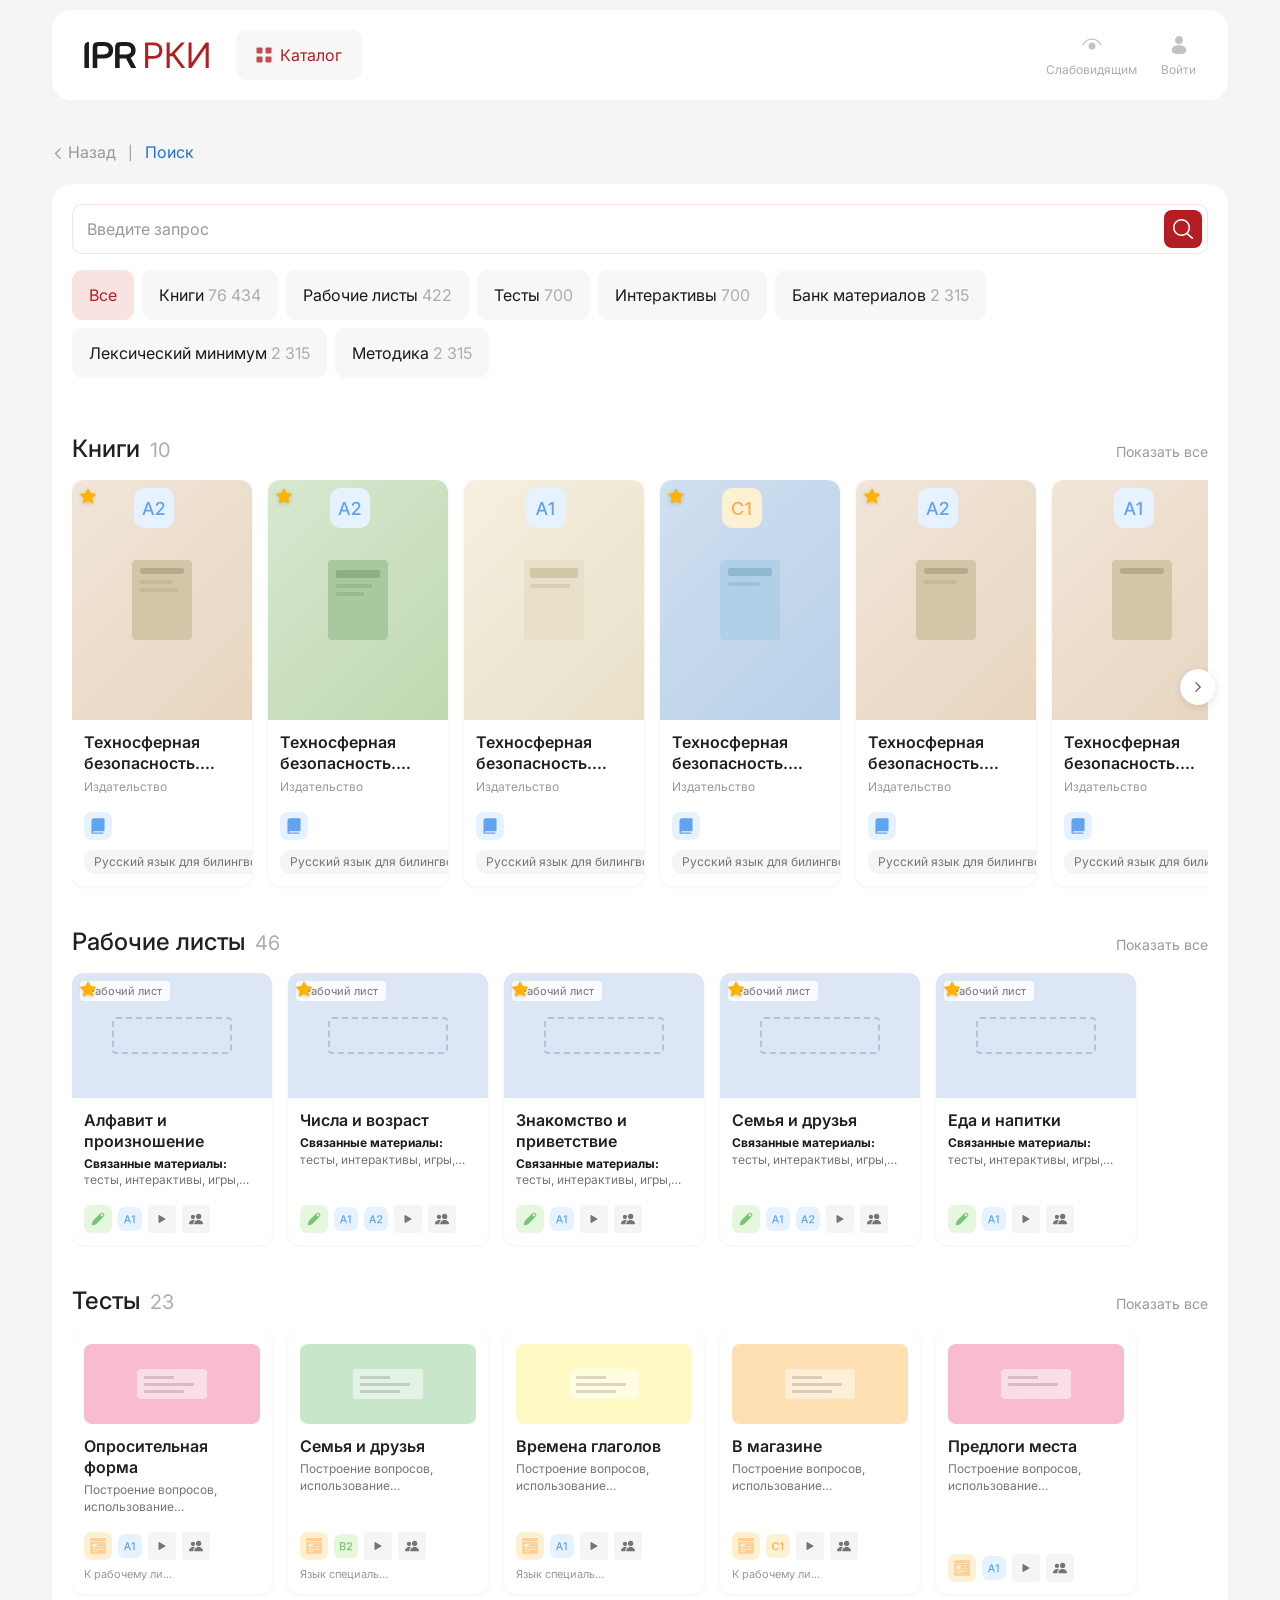
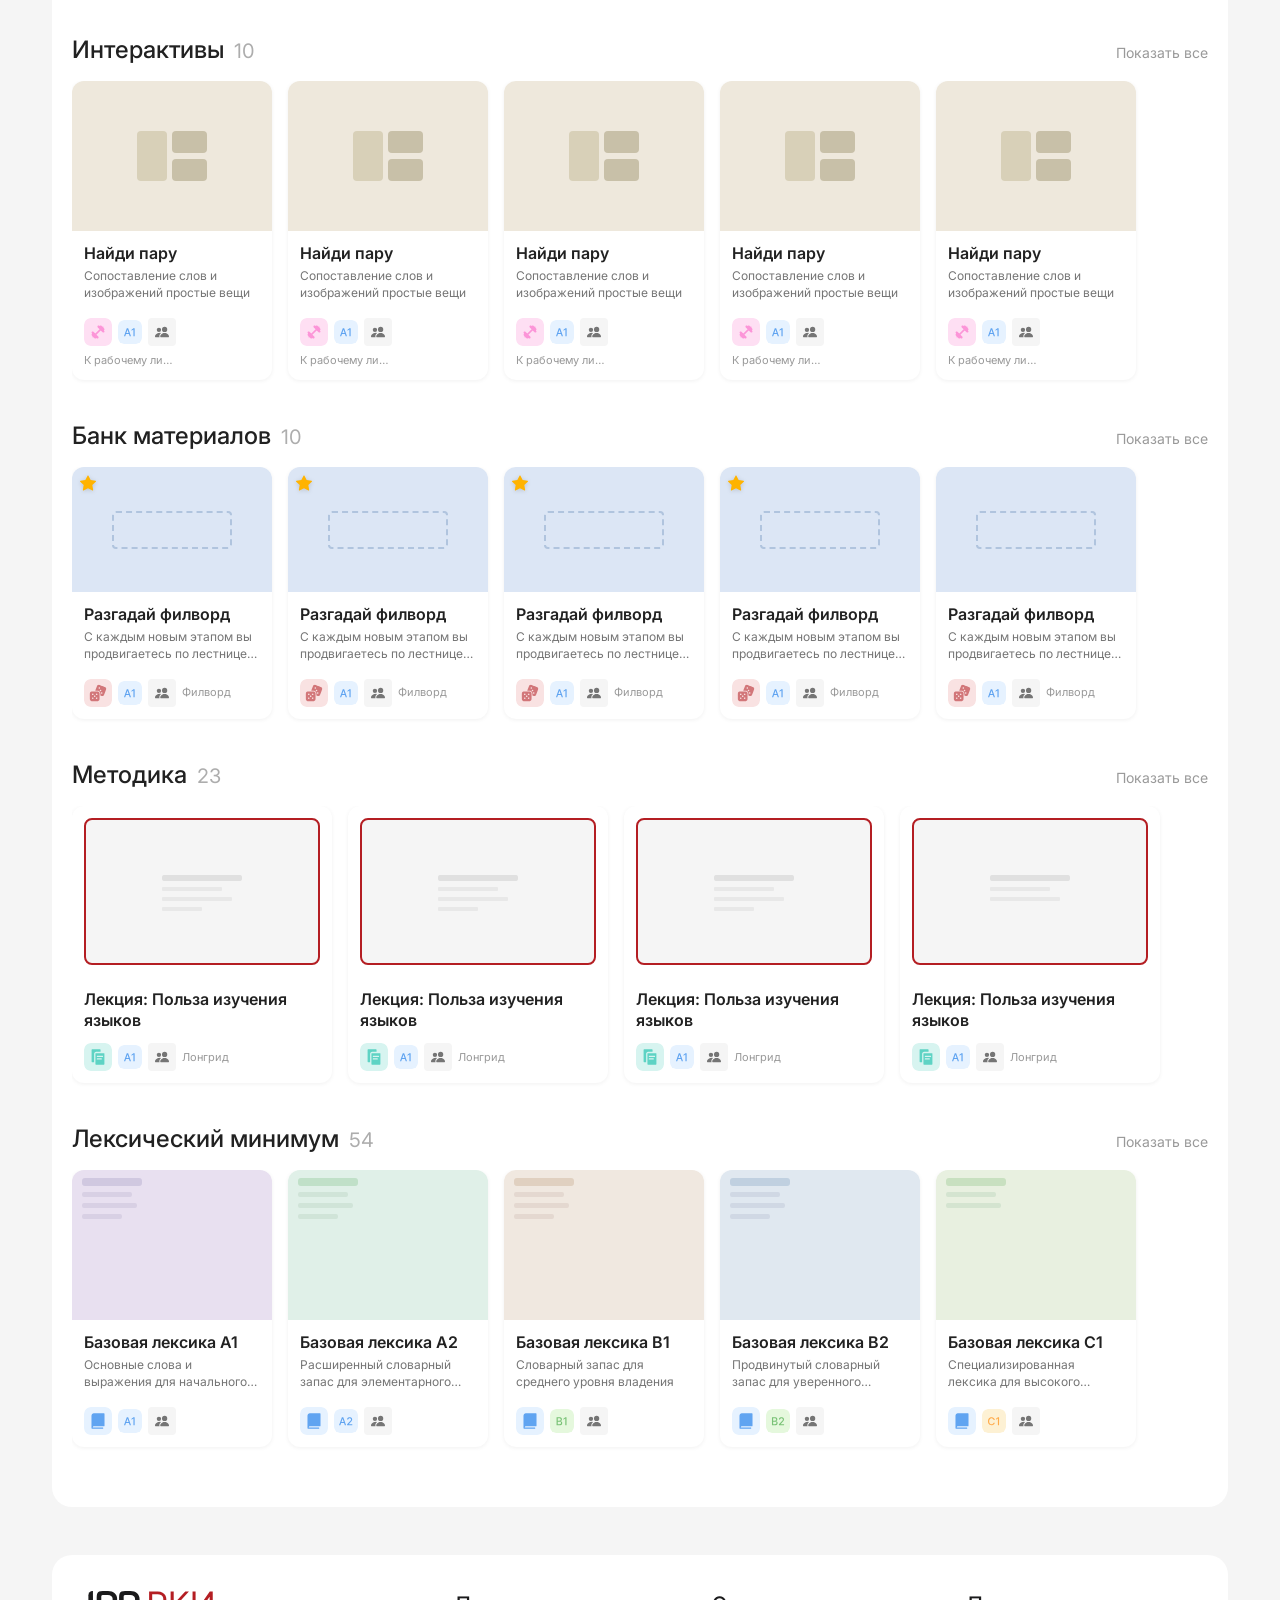
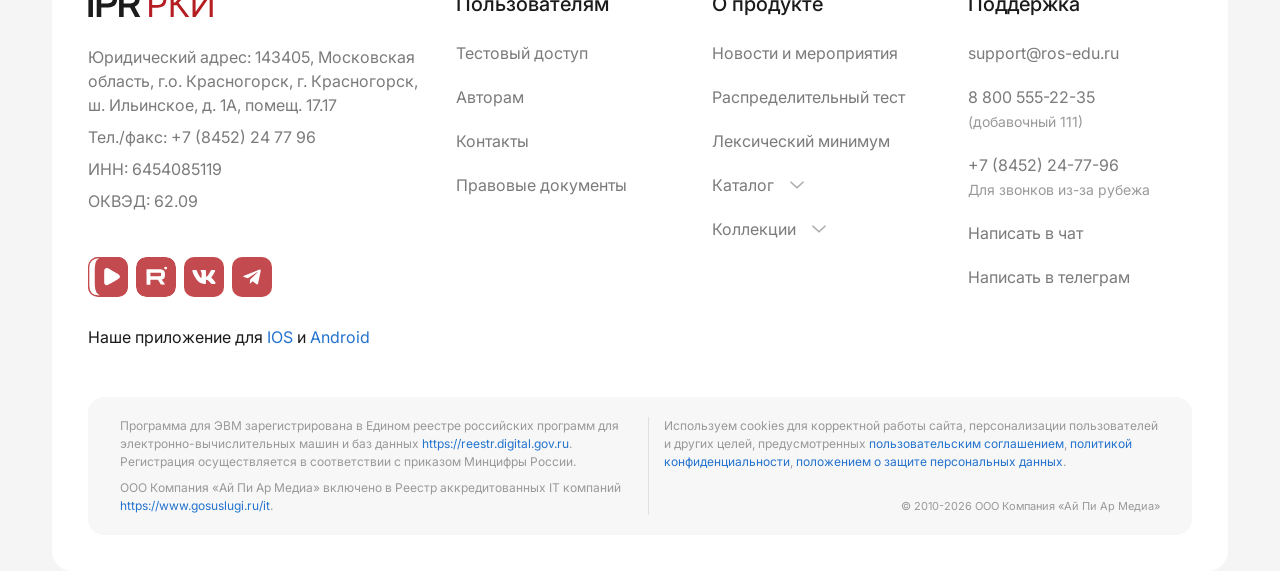
==== commit 5a1cc820: "small fix" ====
--- a/index.html
+++ b/index.html
@@ -999,8 +999,22 @@
               <li><a href="#" class="footer-link">Новости и мероприятия</a></li>
               <li><a href="#" class="footer-link">Распределительный тест</a></li>
               <li><a href="#" class="footer-link">Лексический минимум</a></li>
-              <li><a href="#" class="footer-link">Каталог <svg class="footer-chevron" width="12" height="12" viewBox="0 0 12 12" fill="none" aria-hidden="true"><path d="M3 4.5L6 7.5L9 4.5" stroke="currentColor" stroke-width="1.5" stroke-linecap="round" stroke-linejoin="round"/></svg></a></li>
-              <li><a href="#" class="footer-link">Коллекции <svg class="footer-chevron" width="12" height="12" viewBox="0 0 12 12" fill="none" aria-hidden="true"><path d="M3 4.5L6 7.5L9 4.5" stroke="currentColor" stroke-width="1.5" stroke-linecap="round" stroke-linejoin="round"/></svg></a></li>
+              <li class="footer-dropdown">
+                <a href="#" class="footer-link footer-link--toggle" aria-expanded="false">Каталог <img src="img/icons/arrow.svg" class="footer-chevron" width="22" height="22" alt="" aria-hidden="true"></a>
+                <ul class="footer-sublinks">
+                  <li><a href="#" class="footer-link">Учебники</a></li>
+                  <li><a href="#" class="footer-link">Пособия</a></li>
+                  <li><a href="#" class="footer-link">Словари</a></li>
+                </ul>
+              </li>
+              <li class="footer-dropdown">
+                <a href="#" class="footer-link footer-link--toggle" aria-expanded="false">Коллекции <img src="img/icons/arrow.svg" class="footer-chevron" width="22" height="22" alt="" aria-hidden="true"></a>
+                <ul class="footer-sublinks">
+                  <li><a href="#" class="footer-link">Для начинающих</a></li>
+                  <li><a href="#" class="footer-link">Для преподавателей</a></li>
+                  <li><a href="#" class="footer-link">Тематические подборки</a></li>
+                </ul>
+              </li>
             </ul>
           </div>
           <div class="footer-col">
@@ -1009,7 +1023,7 @@
               <li class="footer-support"><a href="mailto:support@ros-edu.ru" class="footer-link">support@ros-edu.ru</a></li>
               <li class="footer-support">8 800 555-22-35<br><span class="footer-support-note">(добавочный 111)</span></li>
               <li class="footer-support">+7 (8452) 24-77-96<br><span class="footer-support-note">Для звонков из-за рубежа</span></li>
-              <li class="footer-support"><a href="#" class="footer-link">Написать в чат</a></p>
+              <li class="footer-support"><a href="#" class="footer-link" id="footer-chat-btn" role="button">Написать в чат</a></li>
               <li class="footer-support"><a href="https://t.me/ipr_support_bot" class="footer-link">Написать в телеграм</a></li>
             </ul>
           </div>
@@ -1039,5 +1053,21 @@
 <!-- Custom JS -->
 <script src="js/main.js"></script>
 
+<!-- Bitrix24 чат: скрипт всегда на странице -->
+<script>
+(function(w,d,u){
+  var s=d.createElement('script');s.async=true;s.src=u+'?'+(Date.now()/60000|0);
+  var h=d.getElementsByTagName('script')[0];h.parentNode.insertBefore(s,h);
+})(window,document,'https://cdn-ru.bitrix24.ru/b24555134/crm/site_button/loader_9_ppyrxt.js');
+</script>
+<!-- Открытие чата по клику на «Написать в чат» -->
+<script>
+document.getElementById('footer-chat-btn').addEventListener('click', function(e) {
+  e.preventDefault();
+  var btn = document.querySelector('.b24-widget-button-inner-container');
+  if (btn) btn.click();
+});
+</script>
+
 </body>
 </html>
--- a/css/components.css
+++ b/css/components.css
@@ -776,7 +776,7 @@
 .footer-social {
   display: flex;
   gap: var(--space-sm);
-  margin-top: var(--space-sm);
+  margin-top: 36px;
 }
 
 .footer-social-link {
@@ -795,7 +795,7 @@
 }
 
 .footer-app-label {
-  margin: var(--space-sm) 0 0;
+  margin-top: 20px;
   color: var(--color-main);
   font-size: var(--font-size-md);
 }
@@ -823,8 +823,10 @@
 .footer-links .footer-link {
   color: var(--color-footer);
   font-size: var(--font-size-md);
-}
-
+  display: flex;
+  align-items: center;
+  gap: 0.6rem;
+}
 .footer-links .footer-link:hover {
   color: var(--color-primary);
   text-decoration: none;
@@ -833,6 +835,43 @@
 .footer-chevron {
   vertical-align: middle;
   margin-left: 2px;
+  width: 22px;
+  height: 22px;
+  transition: transform 0.2s ease;
+}
+
+.footer-dropdown.is-open .footer-chevron {
+  transform: rotate(180deg);
+}
+
+.footer-dropdown {
+  display: flex;
+  flex-direction: column;
+  gap: 8px;
+}
+
+.footer-sublinks {
+  list-style: none;
+  margin: 0;
+  padding: 0 0 0 1rem;
+  display: none;
+  flex-direction: column;
+  gap: 8px;
+  border-left: 1px solid var(--color-gray-400);
+}
+
+.footer-dropdown.is-open .footer-sublinks {
+  display: flex;
+}
+
+.footer-sublinks .footer-link {
+  font-size: var(--font-size-base);
+  color: var(--color-footer);
+}
+
+.footer-sublinks .footer-link:hover {
+  color: var(--color-primary);
+  text-decoration: none;
 }
 
 .footer-link {
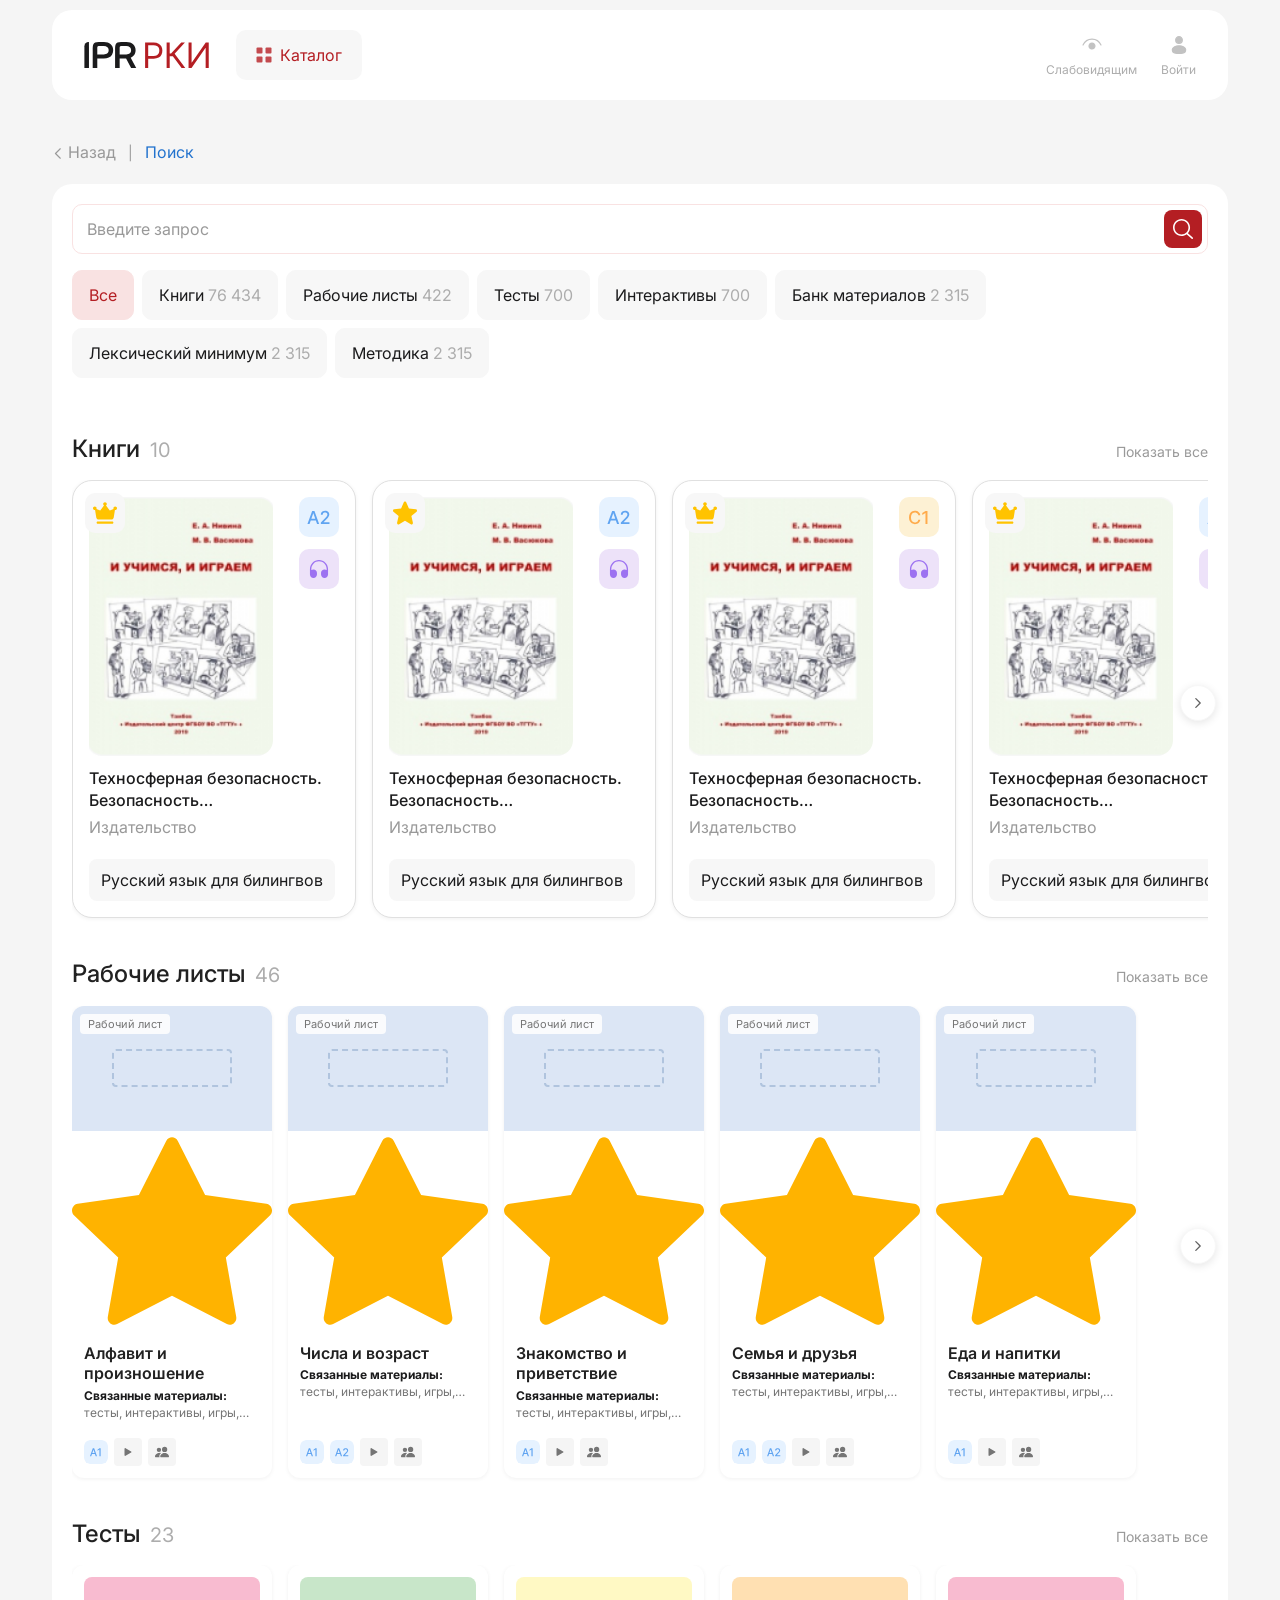
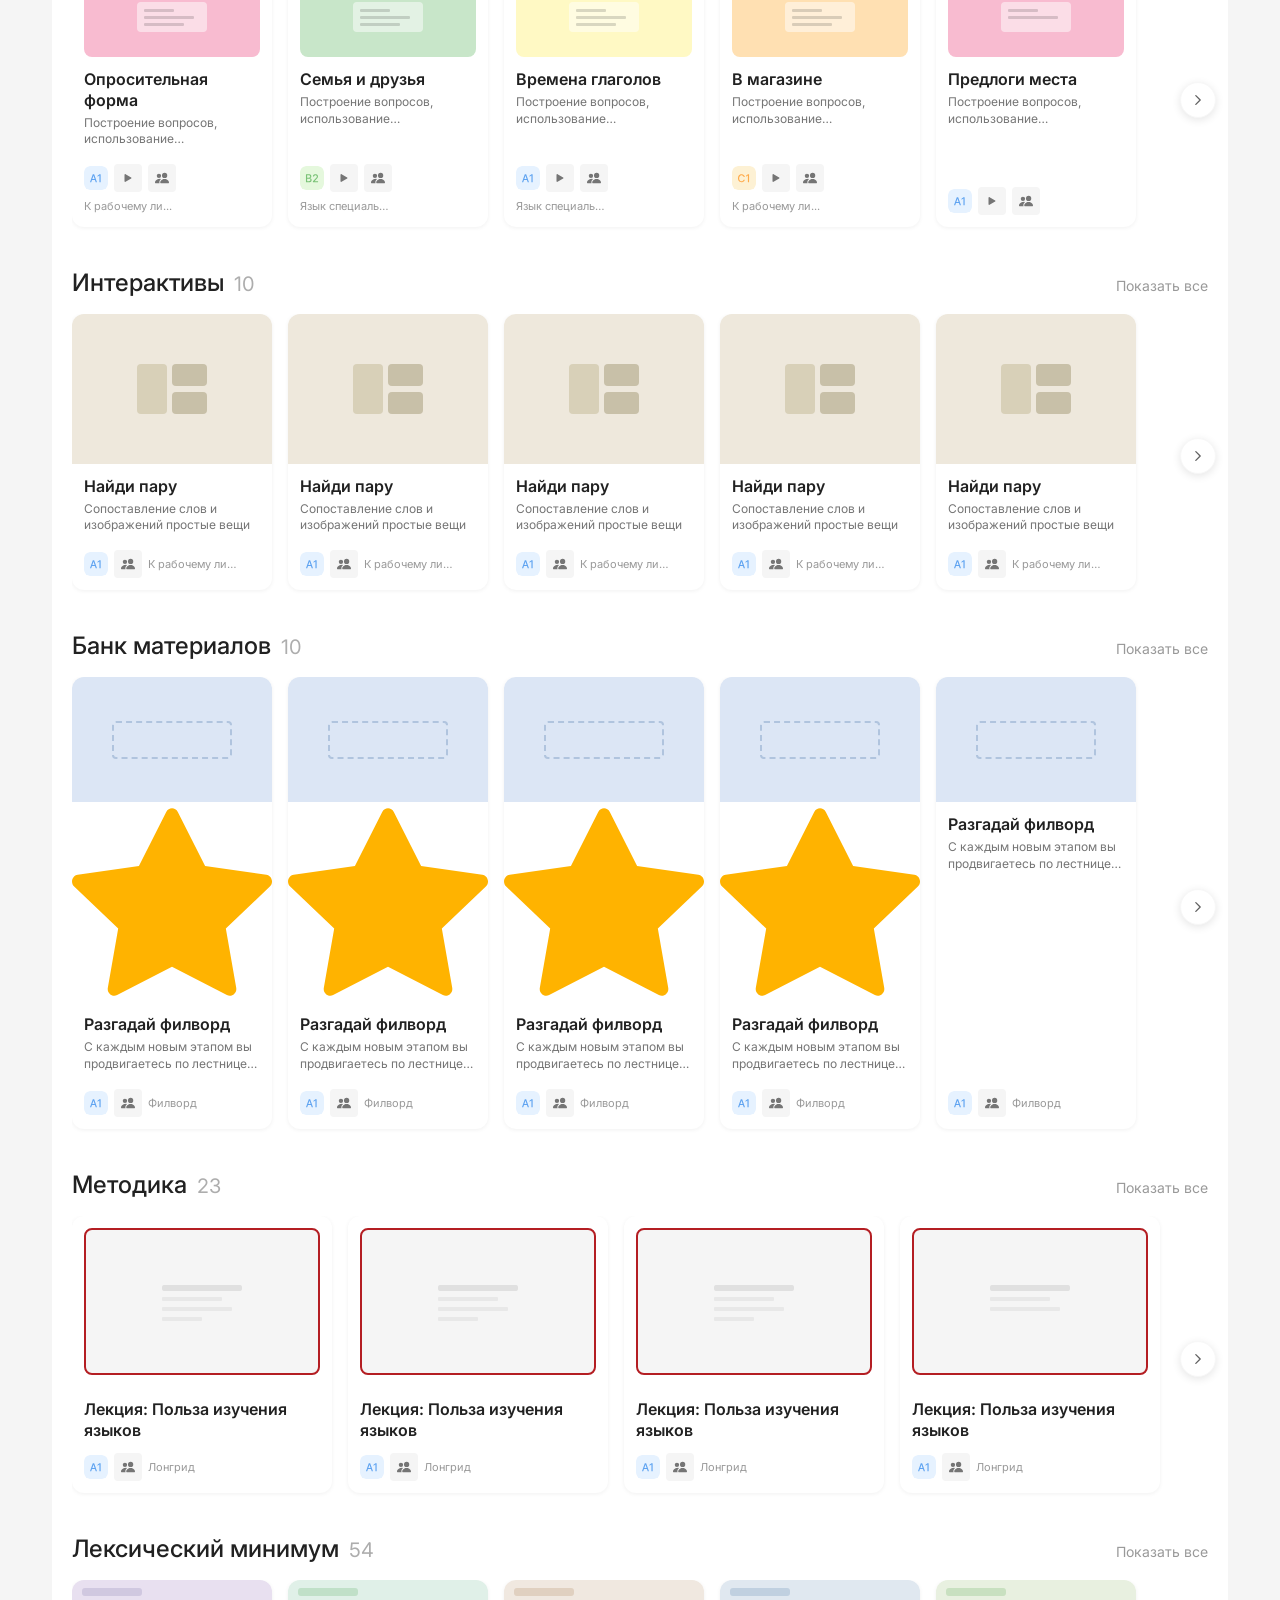
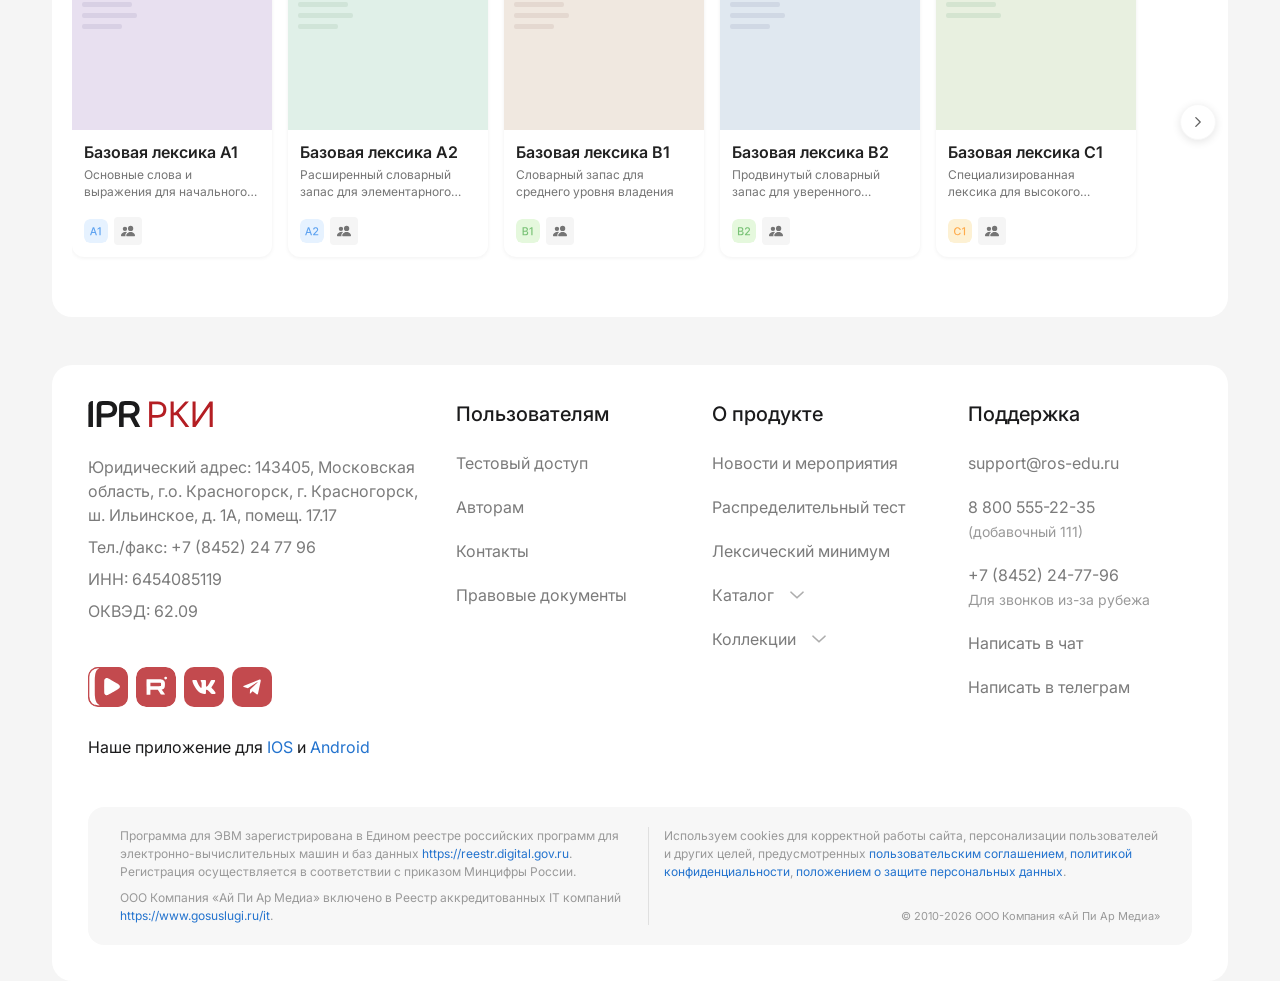
==== commit 65602a6d: "small upd" ====
--- a/index.html
+++ b/index.html
@@ -17,6 +17,7 @@
   <link rel="stylesheet" href="css/variables.css">
   <link rel="stylesheet" href="css/base.css">
   <link rel="stylesheet" href="css/components.css">
+  <link rel="stylesheet" href="css/cards.css">
   <link rel="stylesheet" href="css/sections.css">
   <link rel="stylesheet" href="css/responsive.css">
 </head>
@@ -251,14 +252,15 @@
               <!-- Book card 1 -->
               <div class="material-card material-card--book">
                 <div class="card-image">
-                  <div class="placeholder-book placeholder-book--1">
-                    <svg width="60" height="80" viewBox="0 0 60 80" fill="none"><rect width="60" height="80" rx="4" fill="#d4c4a8"/><rect x="8" y="8" width="44" height="6" rx="2" fill="#b8a88c"/><rect x="8" y="20" width="32" height="4" rx="1" fill="#c8b89c"/><rect x="8" y="28" width="38" height="4" rx="1" fill="#c8b89c"/></svg>
-                  </div>
-                  <span class="card-star"><img src="img/icons/star-fill.svg" class="icon" width="16" height="16" alt=""></span>
-                  <img src="img/icons/level-a2.svg" class="card-level-badge level-badge-icon" width="40" height="40" alt="A2">
-                </div>
-                <div class="card-body">
-                  <div class="card-title text-truncate-2">Техносферная безопасность. Безопасность жизнедеятельн...</div>
+                  <img src="cover/book-cover.png" class="card-cover-img" alt="Обложка книги" width="200" height="275">
+                  <img src="img/icons/crown.svg" class="card-icon-start" width="40" height="40" alt="">
+                  <div class="card-icons">
+                    <img src="img/icons/level-a2.svg" class="card-icon" width="40" height="40" alt="A2">
+                    <img src="img/icons/type-audio.svg" class="card-icon" width="40" height="40" alt="Аудио" title="Аудио">
+                  </div>
+                </div>
+                <div class="card-body">
+                  <div class="card-title text-truncate-2">Техносферная безопасность. Безопасность жизнедеятельности. Техносферная безопасность. Учебное пособие для ТиПО</div>
                   <div class="card-subtitle">Издательство</div>
                   <div class="card-footer">
                     <span class="card-tag">Русский язык для билингвов</span>
@@ -266,17 +268,17 @@
                 </div>
               </div>
 
-              <!-- Book card 2 -->
               <div class="material-card material-card--book">
                 <div class="card-image">
-                  <div class="placeholder-book placeholder-book--2">
-                    <svg width="60" height="80" viewBox="0 0 60 80" fill="none"><rect width="60" height="80" rx="4" fill="#a8c8a0"/><rect x="8" y="10" width="44" height="8" rx="2" fill="#88b080"/><rect x="8" y="24" width="36" height="4" rx="1" fill="#98b890"/><rect x="8" y="32" width="28" height="4" rx="1" fill="#98b890"/></svg>
-                  </div>
-                  <span class="card-star"><img src="img/icons/star-fill.svg" class="icon" width="16" height="16" alt=""></span>
-                  <img src="img/icons/level-a2.svg" class="card-level-badge level-badge-icon" width="40" height="40" alt="A2">
-                </div>
-                <div class="card-body">
-                  <div class="card-title text-truncate-2">Техносферная безопасность. Безопасность жизнедеятельн...</div>
+                  <img src="cover/book-cover.png" class="card-cover-img" alt="Обложка книги" width="200" height="275">
+                  <img src="img/icons/star.svg" class="card-icon-start" width="40" height="40" alt="">
+                  <div class="card-icons">
+                    <img src="img/icons/level-a2.svg" class="card-icon" width="40" height="40" alt="A2">
+                    <img src="img/icons/type-audio.svg" class="card-icon" width="40" height="40" alt="Аудио" title="Аудио">
+                  </div>
+                </div>
+                <div class="card-body">
+                  <div class="card-title text-truncate-2">Техносферная безопасность. Безопасность жизнедеятельности. Техносферная безопасность. Учебное пособие для ТиПО</div>
                   <div class="card-subtitle">Издательство</div>
                   <div class="card-footer">
                     <span class="card-tag">Русский язык для билингвов</span>
@@ -284,16 +286,17 @@
                 </div>
               </div>
 
-              <!-- Book card 3 -->
               <div class="material-card material-card--book">
                 <div class="card-image">
-                  <div class="placeholder-book placeholder-book--3">
-                    <svg width="60" height="80" viewBox="0 0 60 80" fill="none"><rect width="60" height="80" rx="4" fill="#e8e0c8"/><rect x="6" y="8" width="48" height="10" rx="2" fill="#d0c8a8"/><rect x="6" y="24" width="40" height="4" rx="1" fill="#d8d0b8"/></svg>
-                  </div>
-                  <img src="img/icons/level-a1.svg" class="card-level-badge level-badge-icon" width="40" height="40" alt="A1">
-                </div>
-                <div class="card-body">
-                  <div class="card-title text-truncate-2">Техносферная безопасность. Безопасность жизнедеятельн...</div>
+                  <img src="cover/book-cover.png" class="card-cover-img" alt="Обложка книги" width="200" height="275">
+                  <img src="img/icons/crown.svg" class="card-icon-start" width="40" height="40" alt="">
+                  <div class="card-icons">
+                    <img src="img/icons/level-c1.svg" class="card-icon" width="40" height="40" alt="C1">
+                    <img src="img/icons/type-audio.svg" class="card-icon" width="40" height="40" alt="Аудио" title="Аудио">
+                  </div>
+                </div>
+                <div class="card-body">
+                  <div class="card-title text-truncate-2">Техносферная безопасность. Безопасность жизнедеятельности. Техносферная безопасность. Учебное пособие для ТиПО</div>
                   <div class="card-subtitle">Издательство</div>
                   <div class="card-footer">
                     <span class="card-tag">Русский язык для билингвов</span>
@@ -301,17 +304,17 @@
                 </div>
               </div>
 
-              <!-- Book card 4 -->
               <div class="material-card material-card--book">
                 <div class="card-image">
-                  <div class="placeholder-book placeholder-book--4">
-                    <svg width="60" height="80" viewBox="0 0 60 80" fill="none"><rect width="60" height="80" rx="4" fill="#b0d0e8"/><rect x="8" y="8" width="44" height="8" rx="2" fill="#90b8d0"/><rect x="8" y="22" width="32" height="4" rx="1" fill="#a0c0d8"/></svg>
-                  </div>
-                  <span class="card-star"><img src="img/icons/star-fill.svg" class="icon" width="16" height="16" alt=""></span>
-                  <img src="img/icons/level-c1.svg" class="card-level-badge level-badge-icon" width="40" height="40" alt="C1">
-                </div>
-                <div class="card-body">
-                  <div class="card-title text-truncate-2">Техносферная безопасность. Безопасность жизнедеятельн...</div>
+                  <img src="cover/book-cover.png" class="card-cover-img" alt="Обложка книги" width="200" height="275">
+                  <img src="img/icons/crown.svg" class="card-icon-start" width="40" height="40" alt="">
+                  <div class="card-icons">
+                    <img src="img/icons/level-a2.svg" class="card-icon" width="40" height="40" alt="A2">
+                    <img src="img/icons/type-audio.svg" class="card-icon" width="40" height="40" alt="Аудио" title="Аудио">
+                  </div>
+                </div>
+                <div class="card-body">
+                  <div class="card-title text-truncate-2">Техносферная безопасность. Безопасность жизнедеятельности. Техносферная безопасность. Учебное пособие для ТиПО</div>
                   <div class="card-subtitle">Издательство</div>
                   <div class="card-footer">
                     <span class="card-tag">Русский язык для билингвов</span>
@@ -319,41 +322,23 @@
                 </div>
               </div>
 
-              <!-- Book card 5 -->
               <div class="material-card material-card--book">
                 <div class="card-image">
-                  <div class="placeholder-book placeholder-book--5">
-                    <svg width="60" height="80" viewBox="0 0 60 80" fill="none"><rect width="60" height="80" rx="4" fill="#d4c4a8"/><rect x="8" y="8" width="44" height="6" rx="2" fill="#b8a88c"/><rect x="8" y="20" width="32" height="4" rx="1" fill="#c8b89c"/></svg>
-                  </div>
-                  <span class="card-star"><img src="img/icons/star-fill.svg" class="icon" width="16" height="16" alt=""></span>
-                  <img src="img/icons/level-a2.svg" class="card-level-badge level-badge-icon" width="40" height="40" alt="A2">
-                </div>
-                <div class="card-body">
-                  <div class="card-title text-truncate-2">Техносферная безопасность. Безопасность жизнедеятельн...</div>
+                  <img src="cover/book-cover.png" class="card-cover-img" alt="Обложка книги" width="200" height="275">
+                  <img src="img/icons/crown.svg" class="card-icon-start" width="40" height="40" alt="">
+                  <div class="card-icons">
+                    <img src="img/icons/level-a2.svg" class="card-icon" width="40" height="40" alt="A2">
+                    <img src="img/icons/type-audio.svg" class="card-icon" width="40" height="40" alt="Аудио" title="Аудио">
+                  </div>
+                </div>
+                <div class="card-body">
+                  <div class="card-title text-truncate-2">Техносферная безопасность. Безопасность жизнедеятельности. Техносферная безопасность. Учебное пособие для ТиПО</div>
                   <div class="card-subtitle">Издательство</div>
                   <div class="card-footer">
                     <span class="card-tag">Русский язык для билингвов</span>
                   </div>
                 </div>
               </div>
-
-              <!-- Book card 6 (partially visible) -->
-              <div class="material-card material-card--book">
-                <div class="card-image">
-                  <div class="placeholder-book placeholder-book--1">
-                    <svg width="60" height="80" viewBox="0 0 60 80" fill="none"><rect width="60" height="80" rx="4" fill="#d4c4a8"/><rect x="8" y="8" width="44" height="6" rx="2" fill="#b8a88c"/></svg>
-                  </div>
-                  <img src="img/icons/level-a1.svg" class="card-level-badge level-badge-icon" width="40" height="40" alt="A1">
-                </div>
-                <div class="card-body">
-                  <div class="card-title text-truncate-2">Техносферная безопасность. Безопасность жизнедеятельн...</div>
-                  <div class="card-subtitle">Издательство</div>
-                  <div class="card-footer">
-                    <span class="card-tag">Русский язык для билингвов</span>
-                  </div>
-                </div>
-              </div>
-
             </div>
             <button class="scroll-arrow scroll-arrow--right" aria-label="Прокрутить вправо">
               <img src="img/icons/chevron-right.svg" class="icon" width="14" height="14" alt="">
--- a/css/variables.css
+++ b/css/variables.css
@@ -83,4 +83,7 @@
   --card-width: 200px;
   --card-gap: 16px;
   --container-max: 1200px;
+
+  --border-card: 1px solid #E0E0E0;
+  --border-card-hover: 1px solid var(--color-blue);
 }
--- a/css/components.css
+++ b/css/components.css
@@ -1,6 +1,6 @@
 /* ============================================
-   Components — cards, badges, pills, buttons,
-   search bar, header
+   Components — badges, pills, buttons,
+   search bar, header, footer
    ============================================ */
 
 * {
@@ -374,17 +374,6 @@
   border-radius: 6px;
 }
 
-/* Corner badge on card image */
-.card-level-badge {
-  position: absolute;
-  top: 8px;
-  right: 8px;
-  z-index: 2;
-  width: 40px;
-  height: 40px;
-  border-radius: 10px;
-}
-
 /* =====================
    CONTENT TYPE ICONS
    ===================== */
@@ -428,318 +417,6 @@
 }
 
 /* =====================
-   MATERIAL CARD (base)
-   ===================== */
-.material-card {
-  flex: 0 0 auto;
-  width: var(--card-width);
-  background: var(--color-white);
-  border-radius: var(--radius-lg);
-  overflow: hidden;
-  box-shadow: var(--shadow-card);
-  transition: box-shadow var(--transition-base);
-  display: flex;
-  flex-direction: column;
-  scroll-snap-align: start;
-}
-
-.material-card:hover {
-  box-shadow: var(--shadow-md);
-}
-
-.card-image {
-  position: relative;
-  width: 100%;
-  overflow: hidden;
-}
-
-.card-image img,
-.card-image .card-placeholder {
-  width: 100%;
-  display: block;
-}
-
-.card-placeholder {
-  aspect-ratio: 4 / 3;
-  display: flex;
-  align-items: center;
-  justify-content: center;
-}
-
-.card-star {
-  position: absolute;
-  top: 8px;
-  left: 8px;
-  color: #FFB300;
-  z-index: 2;
-  filter: drop-shadow(0 1px 2px rgba(0,0,0,0.15));
-  line-height: 0;
-}
-
-.card-star .icon {
-  /* star color is baked into the SVG file */
-}
-
-.card-body {
-  padding: var(--space-md);
-  display: flex;
-  flex-direction: column;
-  flex: 1;
-}
-
-.card-title {
-  font-size: var(--font-size-md);
-  font-weight: var(--font-weight-semibold);
-  color: var(--color-gray-900);
-  margin-bottom: var(--space-xs);
-  line-height: 1.3;
-}
-
-.card-subtitle {
-  font-size: var(--font-size-sm);
-  color: var(--color-gray-500);
-  margin-bottom: var(--space-sm);
-}
-
-.card-description {
-  font-size: var(--font-size-sm);
-  color: var(--color-gray-600);
-  margin-bottom: var(--space-sm);
-  line-height: 1.4;
-}
-
-.card-footer {
-  display: flex;
-  align-items: center;
-  gap: 6px;
-  margin-top: auto;
-  padding-top: var(--space-sm);
-  flex-wrap: wrap;
-}
-
-.card-tag {
-  display: inline-block;
-  padding: 3px 10px;
-  border-radius: var(--radius-pill);
-  background: var(--color-gray-100);
-  color: var(--color-gray-600);
-  font-size: var(--font-size-sm);
-  white-space: nowrap;
-}
-
-.card-link-text {
-  font-size: var(--font-size-xs);
-  color: var(--color-gray-500);
-  white-space: nowrap;
-  overflow: hidden;
-  text-overflow: ellipsis;
-  max-width: 90px;
-}
-
-/* =====================
-   BOOK CARD modifier
-   ===================== */
-.material-card--book .card-placeholder {
-  aspect-ratio: 3 / 4;
-}
-
-.material-card--book {
-  width: 180px;
-}
-
-.material-card--book .card-tag {
-  margin-top: var(--space-xs);
-}
-
-/* =====================
-   WORKSHEET CARD modifier
-   ===================== */
-.material-card--worksheet .card-placeholder {
-  background: #dce6f5;
-  aspect-ratio: 16 / 10;
-}
-
-.material-card--worksheet .card-label {
-  position: absolute;
-  top: 8px;
-  left: 8px;
-  background: rgba(255,255,255,0.85);
-  padding: 2px 8px;
-  border-radius: var(--radius-sm);
-  font-size: var(--font-size-xs);
-  color: var(--color-gray-600);
-}
-
-/* =====================
-   TEST CARD modifier
-   ===================== */
-.material-card--test {
-  width: 200px;
-}
-
-.material-card--test .card-color-header {
-  height: 80px;
-  display: flex;
-  align-items: center;
-  justify-content: center;
-  border-radius: var(--radius-md);
-  margin: var(--space-md) var(--space-md) 0;
-}
-
-.card-color-header--pink { background: var(--test-pink); }
-.card-color-header--green { background: var(--test-green); }
-.card-color-header--yellow { background: var(--test-yellow); }
-.card-color-header--orange { background: var(--test-orange); }
-
-/* =====================
-   INTERACTIVE CARD modifier
-   ===================== */
-.material-card--interactive .card-placeholder {
-  background: #eee8dc;
-  aspect-ratio: 4 / 3;
-}
-
-/* =====================
-   MATERIAL BANK CARD modifier
-   ===================== */
-.material-card--bank .card-placeholder {
-  background: #dce6f5;
-  aspect-ratio: 16 / 10;
-}
-
-/* =====================
-   METHODOLOGY CARD modifier
-   ===================== */
-.material-card--methodology {
-  width: 260px;
-}
-
-.material-card--methodology .card-placeholder {
-  aspect-ratio: 16 / 10;
-  border: 2px solid var(--color-primary);
-  border-radius: var(--radius-md);
-  margin: var(--space-md);
-  background: var(--color-gray-100);
-}
-
-.material-card--methodology .card-title {
-  font-size: var(--font-size-md);
-}
-
-/* =====================
-   SCROLL ARROW BUTTON
-   ===================== */
-.scroll-arrow {
-  position: absolute;
-  top: 50%;
-  transform: translateY(-50%);
-  width: 36px;
-  height: 36px;
-  border-radius: 50%;
-  background: var(--color-white);
-  border: 1px solid var(--color-gray-300);
-  box-shadow: var(--shadow-md);
-  display: flex;
-  align-items: center;
-  justify-content: center;
-  cursor: pointer;
-  z-index: 5;
-  color: var(--color-gray-700);
-  transition: all var(--transition-fast);
-}
-
-.scroll-arrow:hover {
-  background: var(--color-gray-50);
-  border-color: var(--color-gray-400);
-}
-
-.scroll-arrow--right {
-  right: -8px;
-}
-
-.scroll-arrow--left {
-  left: -8px;
-}
-
-/* Book placeholder images (simulated) */
-.placeholder-book {
-  width: 100%;
-  aspect-ratio: 3 / 4;
-  display: flex;
-  align-items: center;
-  justify-content: center;
-  font-size: var(--font-size-sm);
-  color: var(--color-gray-500);
-  position: relative;
-}
-
-.placeholder-book--1 { background: linear-gradient(135deg, #f0e6d8, #e8d5c0); }
-.placeholder-book--2 { background: linear-gradient(135deg, #d8e8d0, #c0d8b0); }
-.placeholder-book--3 { background: linear-gradient(135deg, #f5f0e0, #e8e0c8); }
-.placeholder-book--4 { background: linear-gradient(135deg, #d0e0f0, #b8d0e8); }
-.placeholder-book--5 { background: linear-gradient(135deg, #f0e6d8, #e8d5c0); }
-
-/* Worksheet placeholder */
-.placeholder-worksheet {
-  width: 100%;
-  aspect-ratio: 16 / 10;
-  background: #dce6f5;
-  display: flex;
-  align-items: center;
-  justify-content: center;
-  position: relative;
-}
-
-.placeholder-worksheet::after {
-  content: '';
-  width: 60%;
-  height: 30%;
-  border: 2px dashed #b0c4de;
-  border-radius: var(--radius-sm);
-}
-
-/* Interactive placeholder */
-.placeholder-interactive {
-  width: 100%;
-  aspect-ratio: 4 / 3;
-  background: #eee8dc;
-  display: flex;
-  align-items: center;
-  justify-content: center;
-}
-
-/* Bank placeholder */
-.placeholder-bank {
-  width: 100%;
-  aspect-ratio: 16 / 10;
-  background: #dce6f5;
-  display: flex;
-  align-items: center;
-  justify-content: center;
-  position: relative;
-}
-
-.placeholder-bank::after {
-  content: '';
-  width: 60%;
-  height: 30%;
-  border: 2px dashed #b0c4de;
-  border-radius: var(--radius-sm);
-}
-
-/* Methodology placeholder */
-.placeholder-methodology {
-  width: 100%;
-  aspect-ratio: 16 / 10;
-  background: var(--color-gray-100);
-  border: 2px solid var(--color-primary);
-  border-radius: var(--radius-md);
-  display: flex;
-  align-items: center;
-  justify-content: center;
-}
-
-/* =====================
    SITE FOOTER
    ===================== */
 .site-footer {
--- a/css/cards.css
+++ b/css/cards.css
@@ -0,0 +1,376 @@
+/* ============================================
+   Cards — material cards, modifiers, placeholders
+   ============================================ */
+
+/* =====================
+   MATERIAL CARD (base)
+   ===================== */
+.material-card {
+  flex: 0 0 auto;
+  width: var(--card-width);
+  background: var(--color-white);
+  border-radius: var(--radius-lg);
+  overflow: hidden;
+  box-shadow: var(--shadow-card);
+  transition: box-shadow var(--transition-base);
+  display: flex;
+  flex-direction: column;
+  scroll-snap-align: start;
+}
+
+.material-card:hover {
+  box-shadow: var(--shadow-md);
+}
+
+.card-image {
+  position: relative;
+  width: 100%;
+  overflow: hidden;
+}
+
+.card-image img,
+.card-image .card-cover-img,
+.card-image .card-placeholder {
+  width: 100%;
+  display: block;
+  vertical-align: top;
+}
+
+.card-cover-img {
+  aspect-ratio: 3 / 4;
+  object-fit: cover;
+}
+
+.card-placeholder {
+  aspect-ratio: 4 / 3;
+  display: flex;
+  align-items: center;
+  justify-content: center;
+}
+
+.card-body {
+  padding: var(--space-md);
+  display: flex;
+  flex-direction: column;
+  flex: 1;
+}
+
+.card-title {
+  font-size: var(--font-size-md);
+  font-weight: var(--font-weight-semibold);
+  color: var(--color-gray-900);
+  margin-bottom: var(--space-xs);
+  line-height: 1.3;
+}
+
+.card-subtitle {
+  font-size: var(--font-size-sm);
+  color: var(--color-gray-500);
+  margin-bottom: var(--space-sm);
+}
+
+.card-description {
+  font-size: var(--font-size-sm);
+  color: var(--color-gray-600);
+  margin-bottom: var(--space-sm);
+  line-height: 1.4;
+}
+
+.card-footer {
+  display: flex;
+  align-items: center;
+  gap: 6px;
+  margin-top: auto;
+  padding-top: var(--space-sm);
+  flex-wrap: wrap;
+}
+
+.card-tag {
+  display: inline-block;
+  padding: 3px 10px;
+  border-radius: var(--radius-pill);
+  background: var(--color-gray-100);
+  color: var(--color-gray-600);
+  font-size: var(--font-size-sm);
+  white-space: nowrap;
+}
+
+.card-link-text {
+  font-size: var(--font-size-xs);
+  color: var(--color-gray-500);
+  white-space: nowrap;
+  overflow: hidden;
+  text-overflow: ellipsis;
+  max-width: 90px;
+}
+
+/* =====================
+   BOOK CARD modifier
+   ===================== */
+.material-card--book {
+  width: 284px;
+  border-radius: var(--radius-header);
+  border: var(--border-card);
+  position: relative;
+}
+
+.material-card--book:hover {
+  border: var(--border-card-hover);
+}
+
+.material-card--book .card-image {
+  position: relative;
+}
+
+.material-card--book .card-icon,
+.material-card--book .card-icon-start {
+  width: auto;
+}
+
+.material-card--book .card-image .card-cover-img {
+  border-radius: var(--radius-xl);
+  width: 200px;
+  height: 275px;
+  padding-left: 16px;
+  padding-top: 16px;
+  object-fit: cover;
+  display: block;
+}
+
+/* Иконка уровня (существующий SVG) — позиция на карточке книги */
+.material-card--book .card-icons {
+  position: absolute;
+  top: 16px;
+  right: 16px;
+  display: flex;
+  flex-direction: column;
+  gap: 12px;
+}
+
+.material-card--book .card-icon-start {
+  position: absolute;
+  top: 12px;
+  left: 12px;
+}
+
+/* Текст и тег карточки книги по макету */
+.material-card--book .card-body {
+  padding: 12px 16px 16px;
+}
+
+.material-card--book .card-title {
+  font-size: var(--font-size-md);
+  font-weight: var(--font-weight-medium);
+  color: var(--color-main);
+  margin-bottom: 4px;
+  line-height: 1.35;
+  display: -webkit-box;
+  -webkit-line-clamp: 2;
+  -webkit-box-orient: vertical;
+  overflow: hidden;
+  text-overflow: ellipsis;
+}
+
+.material-card--book .card-subtitle {
+  font-size: var(--font-size-md);
+  color: var(--color-gray-500);
+  margin-bottom: 12px;
+}
+
+.material-card--book .card-tag {
+  margin-top: 0;
+  padding: 9px 12px;
+  border-radius: 8px;
+  background: var(--color-gray-300);
+  color: var(--color-main);
+  font-size: var(--font-size-md);
+  font-weight: var(--font-weight-normal);
+}
+
+/* =====================
+   WORKSHEET CARD modifier
+   ===================== */
+.material-card--worksheet .card-placeholder {
+  background: #dce6f5;
+  aspect-ratio: 16 / 10;
+}
+
+.material-card--worksheet .card-label {
+  position: absolute;
+  top: 8px;
+  left: 8px;
+  background: rgba(255,255,255,0.85);
+  padding: 2px 8px;
+  border-radius: var(--radius-sm);
+  font-size: var(--font-size-xs);
+  color: var(--color-gray-600);
+}
+
+/* =====================
+   TEST CARD modifier
+   ===================== */
+.material-card--test {
+  width: 200px;
+}
+
+.material-card--test .card-color-header {
+  height: 80px;
+  display: flex;
+  align-items: center;
+  justify-content: center;
+  border-radius: var(--radius-md);
+  margin: var(--space-md) var(--space-md) 0;
+}
+
+.card-color-header--pink { background: var(--test-pink); }
+.card-color-header--green { background: var(--test-green); }
+.card-color-header--yellow { background: var(--test-yellow); }
+.card-color-header--orange { background: var(--test-orange); }
+
+/* =====================
+   INTERACTIVE CARD modifier
+   ===================== */
+.material-card--interactive .card-placeholder {
+  background: #eee8dc;
+  aspect-ratio: 4 / 3;
+}
+
+/* =====================
+   MATERIAL BANK CARD modifier
+   ===================== */
+.material-card--bank .card-placeholder {
+  background: #dce6f5;
+  aspect-ratio: 16 / 10;
+}
+
+/* =====================
+   METHODOLOGY CARD modifier
+   ===================== */
+.material-card--methodology {
+  width: 260px;
+}
+
+.material-card--methodology .card-placeholder {
+  aspect-ratio: 16 / 10;
+  border: 2px solid var(--color-primary);
+  border-radius: var(--radius-md);
+  margin: var(--space-md);
+  background: var(--color-gray-100);
+}
+
+.material-card--methodology .card-title {
+  font-size: var(--font-size-md);
+}
+
+/* =====================
+   SCROLL ARROW BUTTON
+   ===================== */
+.scroll-arrow {
+  position: absolute;
+  top: 50%;
+  transform: translateY(-50%);
+  width: 36px;
+  height: 36px;
+  border-radius: 50%;
+  background: var(--color-white);
+  border: 1px solid var(--color-gray-300);
+  box-shadow: var(--shadow-md);
+  display: flex;
+  align-items: center;
+  justify-content: center;
+  cursor: pointer;
+  z-index: 5;
+  color: var(--color-gray-700);
+  transition: all var(--transition-fast);
+}
+
+.scroll-arrow:hover {
+  background: var(--color-gray-50);
+  border-color: var(--color-gray-400);
+}
+
+.scroll-arrow--right {
+  right: -8px;
+}
+
+.scroll-arrow--left {
+  left: -8px;
+}
+
+/* Book placeholder images (simulated) */
+.placeholder-book {
+  width: 100%;
+  aspect-ratio: 3 / 4;
+  display: flex;
+  align-items: center;
+  justify-content: center;
+  font-size: var(--font-size-sm);
+  color: var(--color-gray-500);
+  position: relative;
+}
+
+.placeholder-book--1 { background: linear-gradient(135deg, #f0e6d8, #e8d5c0); }
+.placeholder-book--2 { background: linear-gradient(135deg, #d8e8d0, #c0d8b0); }
+.placeholder-book--3 { background: linear-gradient(135deg, #f5f0e0, #e8e0c8); }
+.placeholder-book--4 { background: linear-gradient(135deg, #d0e0f0, #b8d0e8); }
+.placeholder-book--5 { background: linear-gradient(135deg, #f0e6d8, #e8d5c0); }
+
+/* Worksheet placeholder */
+.placeholder-worksheet {
+  width: 100%;
+  aspect-ratio: 16 / 10;
+  background: #dce6f5;
+  display: flex;
+  align-items: center;
+  justify-content: center;
+  position: relative;
+}
+
+.placeholder-worksheet::after {
+  content: '';
+  width: 60%;
+  height: 30%;
+  border: 2px dashed #b0c4de;
+  border-radius: var(--radius-sm);
+}
+
+/* Interactive placeholder */
+.placeholder-interactive {
+  width: 100%;
+  aspect-ratio: 4 / 3;
+  background: #eee8dc;
+  display: flex;
+  align-items: center;
+  justify-content: center;
+}
+
+/* Bank placeholder */
+.placeholder-bank {
+  width: 100%;
+  aspect-ratio: 16 / 10;
+  background: #dce6f5;
+  display: flex;
+  align-items: center;
+  justify-content: center;
+  position: relative;
+}
+
+.placeholder-bank::after {
+  content: '';
+  width: 60%;
+  height: 30%;
+  border: 2px dashed #b0c4de;
+  border-radius: var(--radius-sm);
+}
+
+/* Methodology placeholder */
+.placeholder-methodology {
+  width: 100%;
+  aspect-ratio: 16 / 10;
+  background: var(--color-gray-100);
+  border: 2px solid var(--color-primary);
+  border-radius: var(--radius-md);
+  display: flex;
+  align-items: center;
+  justify-content: center;
+}
--- a/css/responsive.css
+++ b/css/responsive.css
@@ -8,10 +8,6 @@
 @media (min-width: 1400px) {
   :root {
     --card-width: 220px;
-  }
-
-  .material-card--book {
-    width: 190px;
   }
 
   .material-card--methodology {
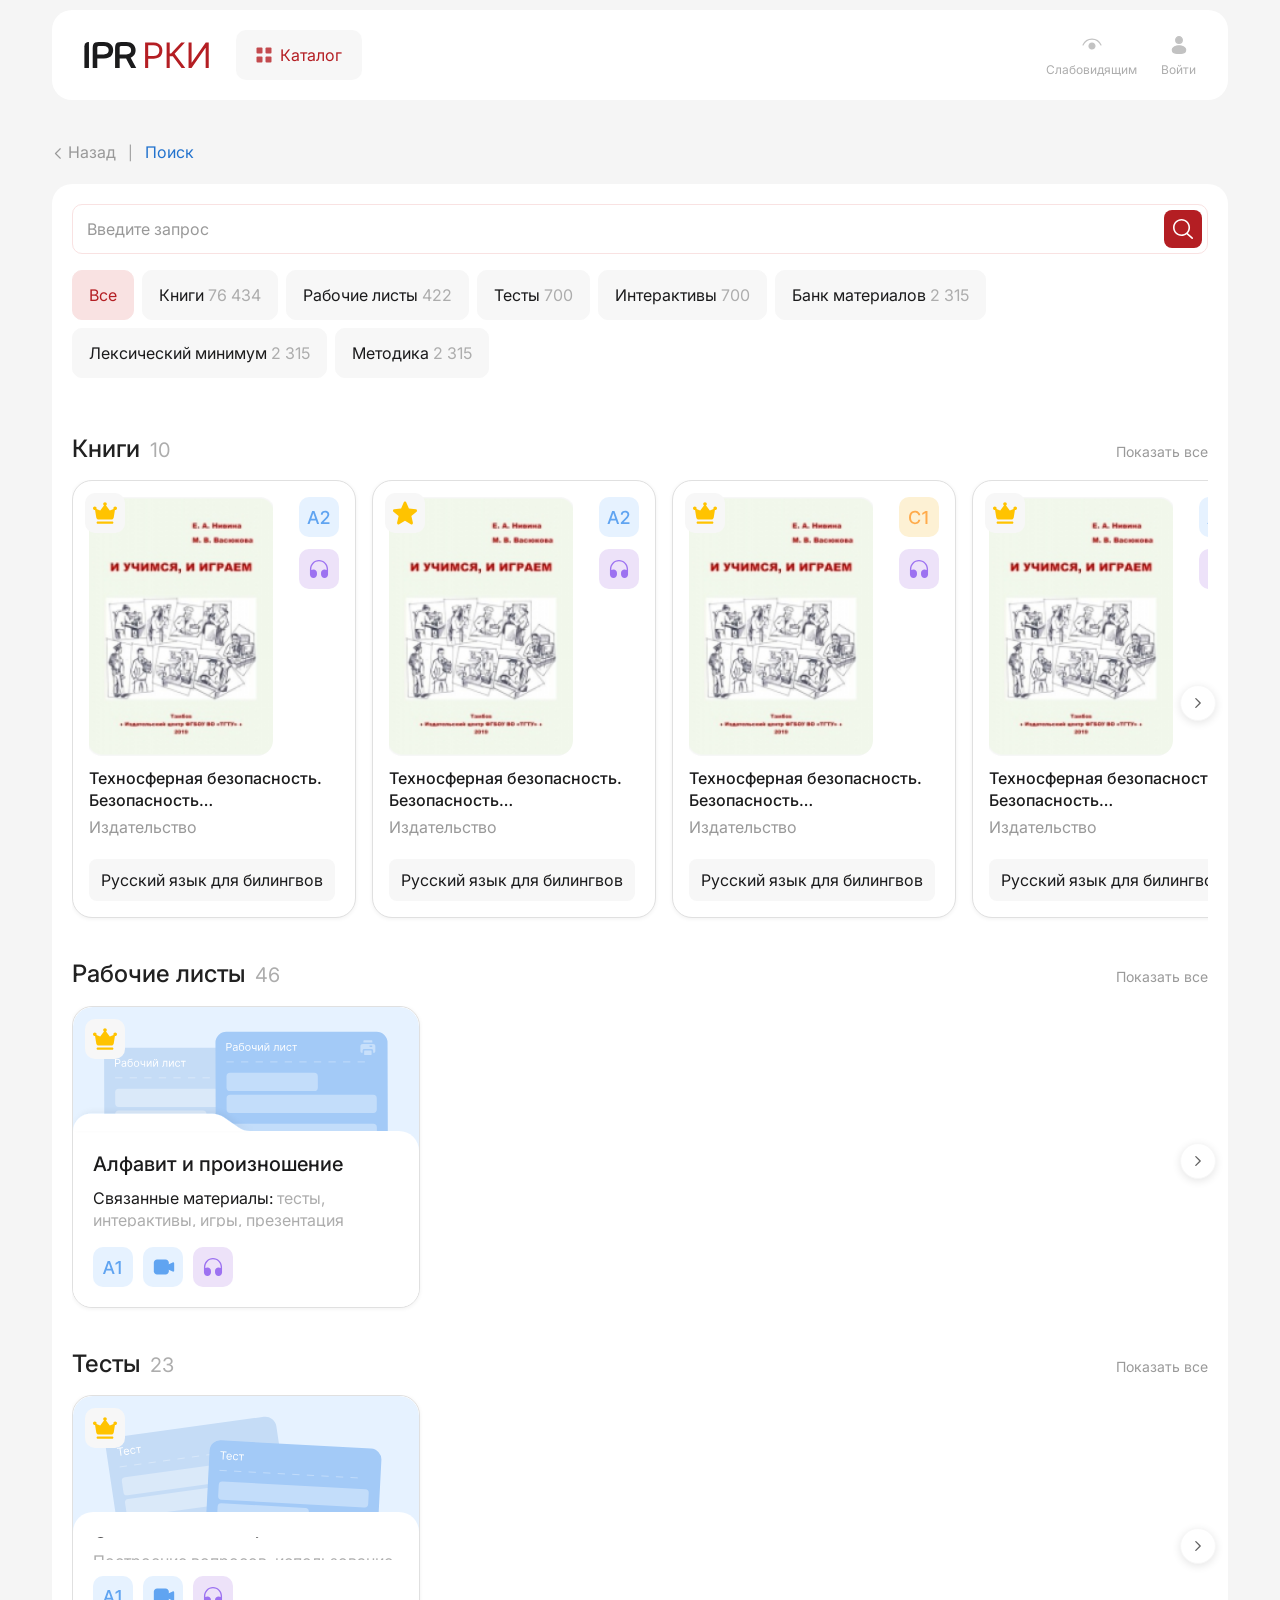
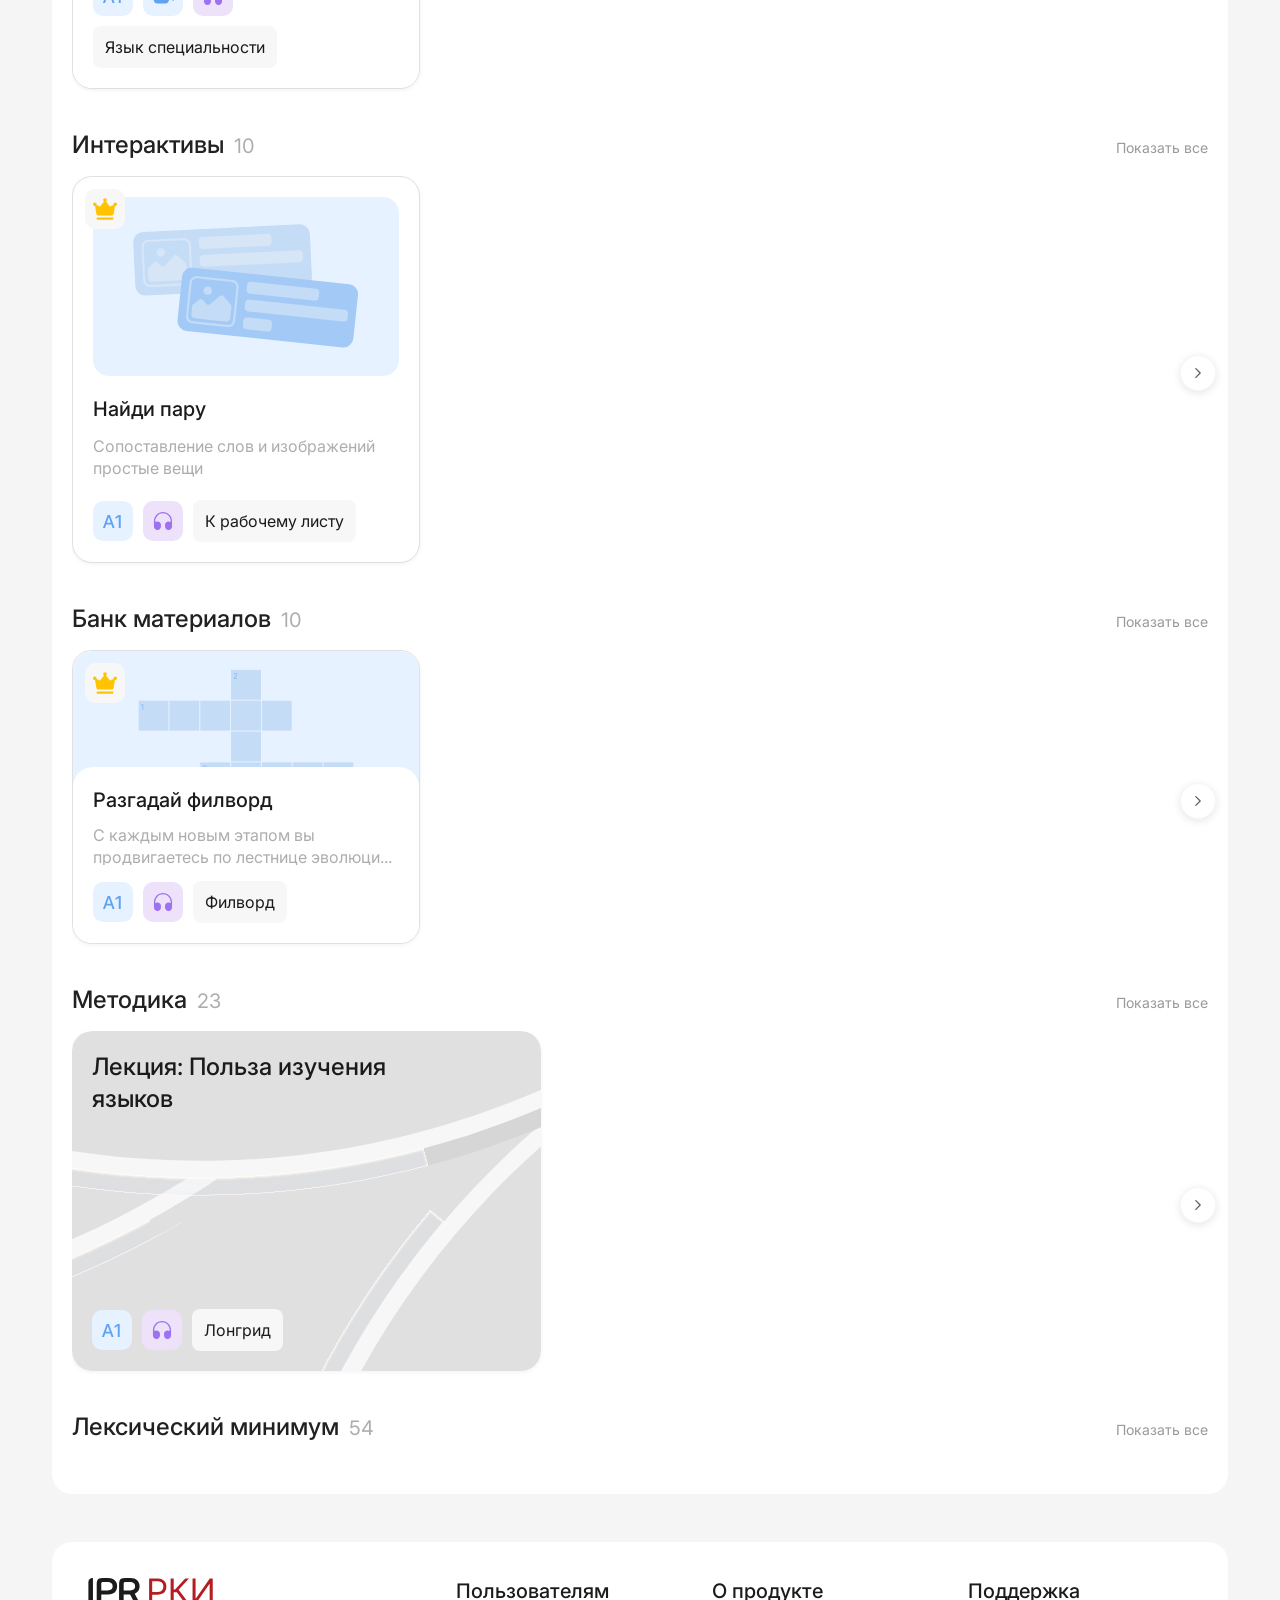
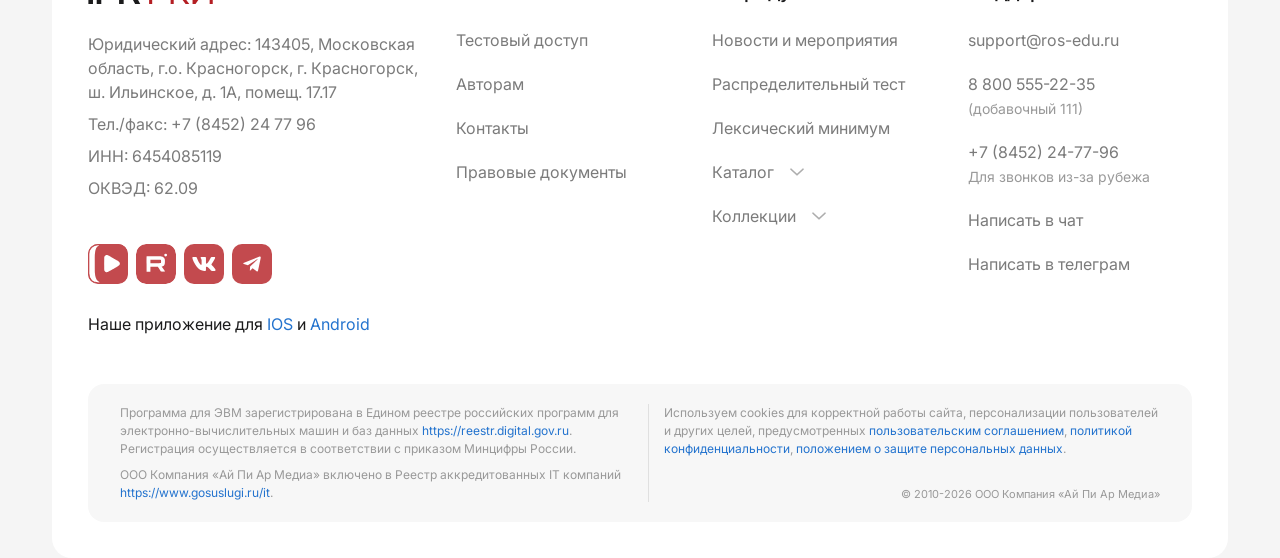
==== commit 1313b7f4: "small upd" ====
--- a/index.html
+++ b/index.html
@@ -252,7 +252,7 @@
               <!-- Book card 1 -->
               <div class="material-card material-card--book">
                 <div class="card-image">
-                  <img src="cover/book-cover.png" class="card-cover-img" alt="Обложка книги" width="200" height="275">
+                  <img src="img/card/book-cover.png" class="card-cover-img" alt="Обложка книги" width="200" height="275">
                   <img src="img/icons/crown.svg" class="card-icon-start" width="40" height="40" alt="">
                   <div class="card-icons">
                     <img src="img/icons/level-a2.svg" class="card-icon" width="40" height="40" alt="A2">
@@ -270,7 +270,7 @@
 
               <div class="material-card material-card--book">
                 <div class="card-image">
-                  <img src="cover/book-cover.png" class="card-cover-img" alt="Обложка книги" width="200" height="275">
+                  <img src="img/card/book-cover.png" class="card-cover-img" alt="Обложка книги" width="200" height="275">
                   <img src="img/icons/star.svg" class="card-icon-start" width="40" height="40" alt="">
                   <div class="card-icons">
                     <img src="img/icons/level-a2.svg" class="card-icon" width="40" height="40" alt="A2">
@@ -288,7 +288,7 @@
 
               <div class="material-card material-card--book">
                 <div class="card-image">
-                  <img src="cover/book-cover.png" class="card-cover-img" alt="Обложка книги" width="200" height="275">
+                  <img src="img/card/book-cover.png" class="card-cover-img" alt="Обложка книги" width="200" height="275">
                   <img src="img/icons/crown.svg" class="card-icon-start" width="40" height="40" alt="">
                   <div class="card-icons">
                     <img src="img/icons/level-c1.svg" class="card-icon" width="40" height="40" alt="C1">
@@ -306,7 +306,7 @@
 
               <div class="material-card material-card--book">
                 <div class="card-image">
-                  <img src="cover/book-cover.png" class="card-cover-img" alt="Обложка книги" width="200" height="275">
+                  <img src="img/card/book-cover.png" class="card-cover-img" alt="Обложка книги" width="200" height="275">
                   <img src="img/icons/crown.svg" class="card-icon-start" width="40" height="40" alt="">
                   <div class="card-icons">
                     <img src="img/icons/level-a2.svg" class="card-icon" width="40" height="40" alt="A2">
@@ -324,7 +324,7 @@
 
               <div class="material-card material-card--book">
                 <div class="card-image">
-                  <img src="cover/book-cover.png" class="card-cover-img" alt="Обложка книги" width="200" height="275">
+                  <img src="img/card/book-cover.png" class="card-cover-img" alt="Обложка книги" width="200" height="275">
                   <img src="img/icons/crown.svg" class="card-icon-start" width="40" height="40" alt="">
                   <div class="card-icons">
                     <img src="img/icons/level-a2.svg" class="card-icon" width="40" height="40" alt="A2">
@@ -358,91 +358,18 @@
               <!-- Worksheet 1 -->
               <div class="material-card material-card--worksheet">
                 <div class="card-image">
-                  <div class="placeholder-worksheet"></div>
-                  <span class="card-star"><img src="img/icons/star-fill.svg" class="icon" width="16" height="16" alt=""></span>
-                  <span class="card-label">Рабочий лист</span>
-                </div>
-                <div class="card-body">
+                  <img src="img/card/default-worklist.svg" alt="Алфавит и произношение">
+                  <img src="img/icons/crown.svg" class="card-icon-start" width="40" height="40" alt="">
+                </div>
+
+                <div class="card-body">
+                  <img src="img/card/worklist-additional.svg" class="additional" alt="">
                   <div class="card-title">Алфавит и произношение</div>
-                  <div class="card-description text-truncate-2"><strong>Связанные материалы:</strong> тесты, интерактивы, игры, презентации</div>
-                  <div class="card-footer">
-                    <img src="img/icons/level-a1.svg" class="level-badge-icon" width="24" height="24" alt="A1">
-                    <button class="icon-btn" title="Видео"><img src="img/icons/play.svg" class="icon" width="14" height="14" alt=""></button>
-                    <button class="icon-btn" title="Группа"><img src="img/icons/people.svg" class="icon" width="14" height="14" alt=""></button>
-                  </div>
-                </div>
-              </div>
-
-              <!-- Worksheet 2 -->
-              <div class="material-card material-card--worksheet">
-                <div class="card-image">
-                  <div class="placeholder-worksheet"></div>
-                  <span class="card-star"><img src="img/icons/star-fill.svg" class="icon" width="16" height="16" alt=""></span>
-                  <span class="card-label">Рабочий лист</span>
-                </div>
-                <div class="card-body">
-                  <div class="card-title">Числа и возраст</div>
-                  <div class="card-description text-truncate-2"><strong>Связанные материалы:</strong> тесты, интерактивы, игры, презентации</div>
-                  <div class="card-footer">
-                    <img src="img/icons/level-a1.svg" class="level-badge-icon" width="24" height="24" alt="A1">
-                    <img src="img/icons/level-a2.svg" class="level-badge-icon" width="24" height="24" alt="A2">
-                    <button class="icon-btn" title="Видео"><img src="img/icons/play.svg" class="icon" width="14" height="14" alt=""></button>
-                    <button class="icon-btn" title="Группа"><img src="img/icons/people.svg" class="icon" width="14" height="14" alt=""></button>
-                  </div>
-                </div>
-              </div>
-
-              <!-- Worksheet 3 -->
-              <div class="material-card material-card--worksheet">
-                <div class="card-image">
-                  <div class="placeholder-worksheet"></div>
-                  <span class="card-star"><img src="img/icons/star-fill.svg" class="icon" width="16" height="16" alt=""></span>
-                  <span class="card-label">Рабочий лист</span>
-                </div>
-                <div class="card-body">
-                  <div class="card-title">Знакомство и приветствие</div>
-                  <div class="card-description text-truncate-2"><strong>Связанные материалы:</strong> тесты, интерактивы, игры, презентации</div>
-                  <div class="card-footer">
-                    <img src="img/icons/level-a1.svg" class="level-badge-icon" width="24" height="24" alt="A1">
-                    <button class="icon-btn" title="Видео"><img src="img/icons/play.svg" class="icon" width="14" height="14" alt=""></button>
-                    <button class="icon-btn" title="Группа"><img src="img/icons/people.svg" class="icon" width="14" height="14" alt=""></button>
-                  </div>
-                </div>
-              </div>
-
-              <!-- Worksheet 4 -->
-              <div class="material-card material-card--worksheet">
-                <div class="card-image">
-                  <div class="placeholder-worksheet"></div>
-                  <span class="card-star"><img src="img/icons/star-fill.svg" class="icon" width="16" height="16" alt=""></span>
-                  <span class="card-label">Рабочий лист</span>
-                </div>
-                <div class="card-body">
-                  <div class="card-title">Семья и друзья</div>
-                  <div class="card-description text-truncate-2"><strong>Связанные материалы:</strong> тесты, интерактивы, игры, презентации</div>
-                  <div class="card-footer">
-                    <img src="img/icons/level-a1.svg" class="level-badge-icon" width="24" height="24" alt="A1">
-                    <img src="img/icons/level-a2.svg" class="level-badge-icon" width="24" height="24" alt="A2">
-                    <button class="icon-btn" title="Видео"><img src="img/icons/play.svg" class="icon" width="14" height="14" alt=""></button>
-                    <button class="icon-btn" title="Группа"><img src="img/icons/people.svg" class="icon" width="14" height="14" alt=""></button>
-                  </div>
-                </div>
-              </div>
-
-              <!-- Worksheet 5 -->
-              <div class="material-card material-card--worksheet">
-                <div class="card-image">
-                  <div class="placeholder-worksheet"></div>
-                  <span class="card-star"><img src="img/icons/star-fill.svg" class="icon" width="16" height="16" alt=""></span>
-                  <span class="card-label">Рабочий лист</span>
-                </div>
-                <div class="card-body">
-                  <div class="card-title">Еда и напитки</div>
-                  <div class="card-description text-truncate-2"><strong>Связанные материалы:</strong> тесты, интерактивы, игры, презентации</div>
-                  <div class="card-footer">
-                    <img src="img/icons/level-a1.svg" class="level-badge-icon" width="24" height="24" alt="A1">
-                    <button class="icon-btn" title="Видео"><img src="img/icons/play.svg" class="icon" width="14" height="14" alt=""></button>
-                    <button class="icon-btn" title="Группа"><img src="img/icons/people.svg" class="icon" width="14" height="14" alt=""></button>
+                  <div class="card-description text-truncate-2"><span>Связанные материалы:</span> тесты, интерактивы, игры, презентация</div>
+                  <div class="card-footer">
+                    <img src="img/icons/level-a1.svg" class="card-icon" width="40" height="40" alt="">
+                    <img src="img/icons/type-video.svg" class="card-icon" width="40" height="40" alt="">
+                    <img src="img/icons/type-audio.svg" class="card-icon" width="40" height="40" alt="">
                   </div>
                 </div>
               </div>
@@ -465,88 +392,21 @@
 
               <!-- Test 1 - pink -->
               <div class="material-card material-card--test">
-                <div class="card-color-header card-color-header--pink">
-                  <svg width="80" height="40" viewBox="0 0 80 40" fill="none"><rect x="5" y="5" width="70" height="30" rx="4" fill="rgba(255,255,255,0.5)"/><rect x="12" y="12" width="30" height="3" rx="1" fill="rgba(0,0,0,0.15)"/><rect x="12" y="19" width="50" height="3" rx="1" fill="rgba(0,0,0,0.15)"/><rect x="12" y="26" width="40" height="3" rx="1" fill="rgba(0,0,0,0.15)"/></svg>
+                <div class="card-image">
+                  <img src="img/card/default-test.svg" alt="">
+                  <img src="img/icons/crown.svg" class="card-icon-start" width="40" height="40" alt="">
                 </div>
                 <div class="card-body">
                   <div class="card-title">Опросительная форма</div>
                   <div class="card-description text-truncate-2">Построение вопросов, использование вопросительных слов</div>
                   <div class="card-footer">
-                    <img src="img/icons/level-a1.svg" class="level-badge-icon" width="24" height="24" alt="A1">
-                    <button class="icon-btn" title="Видео"><img src="img/icons/play.svg" class="icon" width="14" height="14" alt=""></button>
-                    <button class="icon-btn" title="Группа"><img src="img/icons/people.svg" class="icon" width="14" height="14" alt=""></button>
-                    <span class="card-link-text">К рабочему ли...</span>
-                  </div>
-                </div>
-              </div>
-
-              <!-- Test 2 - green -->
-              <div class="material-card material-card--test">
-                <div class="card-color-header card-color-header--green">
-                  <svg width="80" height="40" viewBox="0 0 80 40" fill="none"><rect x="5" y="5" width="70" height="30" rx="4" fill="rgba(255,255,255,0.5)"/><rect x="12" y="12" width="30" height="3" rx="1" fill="rgba(0,0,0,0.15)"/><rect x="12" y="19" width="50" height="3" rx="1" fill="rgba(0,0,0,0.15)"/><rect x="12" y="26" width="40" height="3" rx="1" fill="rgba(0,0,0,0.15)"/></svg>
-                </div>
-                <div class="card-body">
-                  <div class="card-title">Семья и друзья</div>
-                  <div class="card-description text-truncate-2">Построение вопросов, использование вопросительных слов</div>
-                  <div class="card-footer">
-                    <img src="img/icons/level-b2.svg" class="level-badge-icon" width="24" height="24" alt="B2">
-                    <button class="icon-btn" title="Видео"><img src="img/icons/play.svg" class="icon" width="14" height="14" alt=""></button>
-                    <button class="icon-btn" title="Группа"><img src="img/icons/people.svg" class="icon" width="14" height="14" alt=""></button>
-                    <span class="card-link-text">Язык специальн...</span>
-                  </div>
-                </div>
-              </div>
-
-              <!-- Test 3 - yellow -->
-              <div class="material-card material-card--test">
-                <div class="card-color-header card-color-header--yellow">
-                  <svg width="80" height="40" viewBox="0 0 80 40" fill="none"><rect x="5" y="5" width="70" height="30" rx="4" fill="rgba(255,255,255,0.5)"/><rect x="12" y="12" width="30" height="3" rx="1" fill="rgba(0,0,0,0.15)"/><rect x="12" y="19" width="50" height="3" rx="1" fill="rgba(0,0,0,0.15)"/><rect x="12" y="26" width="40" height="3" rx="1" fill="rgba(0,0,0,0.15)"/></svg>
-                </div>
-                <div class="card-body">
-                  <div class="card-title">Времена глаголов</div>
-                  <div class="card-description text-truncate-2">Построение вопросов, использование вопросительных слов</div>
-                  <div class="card-footer">
-                    <img src="img/icons/level-a1.svg" class="level-badge-icon" width="24" height="24" alt="A1">
-                    <button class="icon-btn" title="Видео"><img src="img/icons/play.svg" class="icon" width="14" height="14" alt=""></button>
-                    <button class="icon-btn" title="Группа"><img src="img/icons/people.svg" class="icon" width="14" height="14" alt=""></button>
-                    <span class="card-link-text">Язык специальн...</span>
-                  </div>
-                </div>
-              </div>
-
-              <!-- Test 4 - orange -->
-              <div class="material-card material-card--test">
-                <div class="card-color-header card-color-header--orange">
-                  <svg width="80" height="40" viewBox="0 0 80 40" fill="none"><rect x="5" y="5" width="70" height="30" rx="4" fill="rgba(255,255,255,0.5)"/><rect x="12" y="12" width="30" height="3" rx="1" fill="rgba(0,0,0,0.15)"/><rect x="12" y="19" width="50" height="3" rx="1" fill="rgba(0,0,0,0.15)"/><rect x="12" y="26" width="40" height="3" rx="1" fill="rgba(0,0,0,0.15)"/></svg>
-                </div>
-                <div class="card-body">
-                  <div class="card-title">В магазине</div>
-                  <div class="card-description text-truncate-2">Построение вопросов, использование вопросительных слов</div>
-                  <div class="card-footer">
-                    <img src="img/icons/level-c1.svg" class="level-badge-icon" width="24" height="24" alt="C1">
-                    <button class="icon-btn" title="Видео"><img src="img/icons/play.svg" class="icon" width="14" height="14" alt=""></button>
-                    <button class="icon-btn" title="Группа"><img src="img/icons/people.svg" class="icon" width="14" height="14" alt=""></button>
-                    <span class="card-link-text">К рабочему ли...</span>
-                  </div>
-                </div>
-              </div>
-
-              <!-- Test 5 -->
-              <div class="material-card material-card--test">
-                <div class="card-color-header card-color-header--pink">
-                  <svg width="80" height="40" viewBox="0 0 80 40" fill="none"><rect x="5" y="5" width="70" height="30" rx="4" fill="rgba(255,255,255,0.5)"/><rect x="12" y="12" width="30" height="3" rx="1" fill="rgba(0,0,0,0.15)"/><rect x="12" y="19" width="50" height="3" rx="1" fill="rgba(0,0,0,0.15)"/></svg>
-                </div>
-                <div class="card-body">
-                  <div class="card-title">Предлоги места</div>
-                  <div class="card-description text-truncate-2">Построение вопросов, использование вопросительных слов</div>
-                  <div class="card-footer">
-                    <img src="img/icons/level-a1.svg" class="level-badge-icon" width="24" height="24" alt="A1">
-                    <button class="icon-btn" title="Видео"><img src="img/icons/play.svg" class="icon" width="14" height="14" alt=""></button>
-                    <button class="icon-btn" title="Группа"><img src="img/icons/people.svg" class="icon" width="14" height="14" alt=""></button>
-                  </div>
-                </div>
-              </div>
-
+                    <img src="img/icons/level-a1.svg" class="level-badge-icon" width="40" height="40" alt="A1">
+                    <img src="img/icons/type-video.svg" class="card-icon" width="40" height="40" alt="">
+                    <img src="img/icons/type-audio.svg" class="card-icon" width="40" height="40" alt="">
+                    <span class="card-tag">Язык специальности</span>
+                  </div>
+                </div>
+              </div>
             </div>
             <button class="scroll-arrow scroll-arrow--right" aria-label="Прокрутить вправо">
               <img src="img/icons/chevron-right.svg" class="icon" width="14" height="14" alt="">
@@ -565,90 +425,17 @@
 
               <!-- Interactive 1 -->
               <div class="material-card material-card--interactive">
-                <div class="card-image">
-                  <div class="placeholder-interactive">
-                    <svg width="80" height="60" viewBox="0 0 80 60" fill="none"><rect x="5" y="5" width="30" height="50" rx="4" fill="#d8d0b8"/><rect x="40" y="5" width="35" height="22" rx="4" fill="#c8c0a8"/><rect x="40" y="33" width="35" height="22" rx="4" fill="#c8c0a8"/></svg>
-                  </div>
+                <img src="img/icons/crown.svg" class="card-icon-start" width="40" height="40" alt="">
+                <div class="card-image">
+                  <img src="img/card/default-interactive.svg" alt="">
                 </div>
                 <div class="card-body">
                   <div class="card-title">Найди пару</div>
                   <div class="card-description text-truncate-2">Сопоставление слов и изображений простые вещи</div>
                   <div class="card-footer">
-                    <img src="img/icons/level-a1.svg" class="level-badge-icon" width="24" height="24" alt="A1">
-                    <button class="icon-btn" title="Группа"><img src="img/icons/people.svg" class="icon" width="14" height="14" alt=""></button>
-                    <span class="card-link-text">К рабочему листу</span>
-                  </div>
-                </div>
-              </div>
-
-              <!-- Interactive 2 -->
-              <div class="material-card material-card--interactive">
-                <div class="card-image">
-                  <div class="placeholder-interactive">
-                    <svg width="80" height="60" viewBox="0 0 80 60" fill="none"><rect x="5" y="5" width="30" height="50" rx="4" fill="#d8d0b8"/><rect x="40" y="5" width="35" height="22" rx="4" fill="#c8c0a8"/><rect x="40" y="33" width="35" height="22" rx="4" fill="#c8c0a8"/></svg>
-                  </div>
-                </div>
-                <div class="card-body">
-                  <div class="card-title">Найди пару</div>
-                  <div class="card-description text-truncate-2">Сопоставление слов и изображений простые вещи</div>
-                  <div class="card-footer">
-                    <img src="img/icons/level-a1.svg" class="level-badge-icon" width="24" height="24" alt="A1">
-                    <button class="icon-btn" title="Группа"><img src="img/icons/people.svg" class="icon" width="14" height="14" alt=""></button>
-                    <span class="card-link-text">К рабочему листу</span>
-                  </div>
-                </div>
-              </div>
-
-              <!-- Interactive 3 -->
-              <div class="material-card material-card--interactive">
-                <div class="card-image">
-                  <div class="placeholder-interactive">
-                    <svg width="80" height="60" viewBox="0 0 80 60" fill="none"><rect x="5" y="5" width="30" height="50" rx="4" fill="#d8d0b8"/><rect x="40" y="5" width="35" height="22" rx="4" fill="#c8c0a8"/><rect x="40" y="33" width="35" height="22" rx="4" fill="#c8c0a8"/></svg>
-                  </div>
-                </div>
-                <div class="card-body">
-                  <div class="card-title">Найди пару</div>
-                  <div class="card-description text-truncate-2">Сопоставление слов и изображений простые вещи</div>
-                  <div class="card-footer">
-                    <img src="img/icons/level-a1.svg" class="level-badge-icon" width="24" height="24" alt="A1">
-                    <button class="icon-btn" title="Группа"><img src="img/icons/people.svg" class="icon" width="14" height="14" alt=""></button>
-                    <span class="card-link-text">К рабочему листу</span>
-                  </div>
-                </div>
-              </div>
-
-              <!-- Interactive 4 -->
-              <div class="material-card material-card--interactive">
-                <div class="card-image">
-                  <div class="placeholder-interactive">
-                    <svg width="80" height="60" viewBox="0 0 80 60" fill="none"><rect x="5" y="5" width="30" height="50" rx="4" fill="#d8d0b8"/><rect x="40" y="5" width="35" height="22" rx="4" fill="#c8c0a8"/><rect x="40" y="33" width="35" height="22" rx="4" fill="#c8c0a8"/></svg>
-                  </div>
-                </div>
-                <div class="card-body">
-                  <div class="card-title">Найди пару</div>
-                  <div class="card-description text-truncate-2">Сопоставление слов и изображений простые вещи</div>
-                  <div class="card-footer">
-                    <img src="img/icons/level-a1.svg" class="level-badge-icon" width="24" height="24" alt="A1">
-                    <button class="icon-btn" title="Группа"><img src="img/icons/people.svg" class="icon" width="14" height="14" alt=""></button>
-                    <span class="card-link-text">К рабочему листу</span>
-                  </div>
-                </div>
-              </div>
-
-              <!-- Interactive 5 -->
-              <div class="material-card material-card--interactive">
-                <div class="card-image">
-                  <div class="placeholder-interactive">
-                    <svg width="80" height="60" viewBox="0 0 80 60" fill="none"><rect x="5" y="5" width="30" height="50" rx="4" fill="#d8d0b8"/><rect x="40" y="5" width="35" height="22" rx="4" fill="#c8c0a8"/><rect x="40" y="33" width="35" height="22" rx="4" fill="#c8c0a8"/></svg>
-                  </div>
-                </div>
-                <div class="card-body">
-                  <div class="card-title">Найди пару</div>
-                  <div class="card-description text-truncate-2">Сопоставление слов и изображений простые вещи</div>
-                  <div class="card-footer">
-                    <img src="img/icons/level-a1.svg" class="level-badge-icon" width="24" height="24" alt="A1">
-                    <button class="icon-btn" title="Группа"><img src="img/icons/people.svg" class="icon" width="14" height="14" alt=""></button>
-                    <span class="card-link-text">К рабочему листу</span>
+                    <img src="img/icons/level-a1.svg" class="level-badge-icon" width="40" height="40" alt="A1">
+                    <img src="img/icons/type-audio.svg" class="card-icon" width="40" height="40" alt="">
+                    <span class="card-tag">К рабочему листу</span>
                   </div>
                 </div>
               </div>
@@ -672,83 +459,16 @@
               <!-- Bank 1 -->
               <div class="material-card material-card--bank">
                 <div class="card-image">
-                  <div class="placeholder-bank"></div>
-                  <span class="card-star"><img src="img/icons/star-fill.svg" class="icon" width="16" height="16" alt=""></span>
+                  <img src="img/card/default-bank.svg" alt="">
+                  <img src="img/icons/crown.svg" class="card-icon-start" width="40" height="40" alt="">
                 </div>
                 <div class="card-body">
                   <div class="card-title">Разгадай филворд</div>
                   <div class="card-description text-truncate-2">С каждым новым этапом вы продвигаетесь по лестнице эволюци...</div>
                   <div class="card-footer">
-                    <img src="img/icons/level-a1.svg" class="level-badge-icon" width="24" height="24" alt="A1">
-                    <button class="icon-btn" title="Группа"><img src="img/icons/people.svg" class="icon" width="14" height="14" alt=""></button>
-                    <span class="card-link-text">Филворд</span>
-                  </div>
-                </div>
-              </div>
-
-              <!-- Bank 2 -->
-              <div class="material-card material-card--bank">
-                <div class="card-image">
-                  <div class="placeholder-bank"></div>
-                  <span class="card-star"><img src="img/icons/star-fill.svg" class="icon" width="16" height="16" alt=""></span>
-                </div>
-                <div class="card-body">
-                  <div class="card-title">Разгадай филворд</div>
-                  <div class="card-description text-truncate-2">С каждым новым этапом вы продвигаетесь по лестнице эволюци...</div>
-                  <div class="card-footer">
-                    <img src="img/icons/level-a1.svg" class="level-badge-icon" width="24" height="24" alt="A1">
-                    <button class="icon-btn" title="Группа"><img src="img/icons/people.svg" class="icon" width="14" height="14" alt=""></button>
-                    <span class="card-link-text">Филворд</span>
-                  </div>
-                </div>
-              </div>
-
-              <!-- Bank 3 -->
-              <div class="material-card material-card--bank">
-                <div class="card-image">
-                  <div class="placeholder-bank"></div>
-                  <span class="card-star"><img src="img/icons/star-fill.svg" class="icon" width="16" height="16" alt=""></span>
-                </div>
-                <div class="card-body">
-                  <div class="card-title">Разгадай филворд</div>
-                  <div class="card-description text-truncate-2">С каждым новым этапом вы продвигаетесь по лестнице эволюци...</div>
-                  <div class="card-footer">
-                    <img src="img/icons/level-a1.svg" class="level-badge-icon" width="24" height="24" alt="A1">
-                    <button class="icon-btn" title="Группа"><img src="img/icons/people.svg" class="icon" width="14" height="14" alt=""></button>
-                    <span class="card-link-text">Филворд</span>
-                  </div>
-                </div>
-              </div>
-
-              <!-- Bank 4 -->
-              <div class="material-card material-card--bank">
-                <div class="card-image">
-                  <div class="placeholder-bank"></div>
-                  <span class="card-star"><img src="img/icons/star-fill.svg" class="icon" width="16" height="16" alt=""></span>
-                </div>
-                <div class="card-body">
-                  <div class="card-title">Разгадай филворд</div>
-                  <div class="card-description text-truncate-2">С каждым новым этапом вы продвигаетесь по лестнице эволюци...</div>
-                  <div class="card-footer">
-                    <img src="img/icons/level-a1.svg" class="level-badge-icon" width="24" height="24" alt="A1">
-                    <button class="icon-btn" title="Группа"><img src="img/icons/people.svg" class="icon" width="14" height="14" alt=""></button>
-                    <span class="card-link-text">Филворд</span>
-                  </div>
-                </div>
-              </div>
-
-              <!-- Bank 5 -->
-              <div class="material-card material-card--bank">
-                <div class="card-image">
-                  <div class="placeholder-bank"></div>
-                </div>
-                <div class="card-body">
-                  <div class="card-title">Разгадай филворд</div>
-                  <div class="card-description text-truncate-2">С каждым новым этапом вы продвигаетесь по лестнице эволюци...</div>
-                  <div class="card-footer">
-                    <img src="img/icons/level-a1.svg" class="level-badge-icon" width="24" height="24" alt="A1">
-                    <button class="icon-btn" title="Группа"><img src="img/icons/people.svg" class="icon" width="14" height="14" alt=""></button>
-                    <span class="card-link-text">Филворд</span>
+                    <img src="img/icons/level-a1.svg" class="level-badge-icon" width="40" height="40" alt="A1">
+                    <img src="img/icons/type-audio.svg" class="card-icon" width="40" height="40" alt="">
+                    <span class="card-tag">Филворд</span>
                   </div>
                 </div>
               </div>
@@ -771,68 +491,13 @@
 
               <!-- Methodology 1 -->
               <div class="material-card material-card--methodology">
-                <div class="card-image" style="padding: 12px;">
-                  <div class="placeholder-methodology">
-                    <svg width="100" height="50" viewBox="0 0 100 50" fill="none"><rect x="10" y="8" width="80" height="6" rx="2" fill="#e0e0e0"/><rect x="10" y="20" width="60" height="4" rx="1" fill="#e8e8e8"/><rect x="10" y="30" width="70" height="4" rx="1" fill="#e8e8e8"/><rect x="10" y="40" width="40" height="4" rx="1" fill="#e8e8e8"/></svg>
-                  </div>
-                </div>
+                <img src="img/card/default-methodic.svg" alt="">
                 <div class="card-body">
                   <div class="card-title">Лекция: Польза изучения языков</div>
                   <div class="card-footer">
-                    <img src="img/icons/level-a1.svg" class="level-badge-icon" width="24" height="24" alt="A1">
-                    <button class="icon-btn" title="Группа"><img src="img/icons/people.svg" class="icon" width="14" height="14" alt=""></button>
-                    <span class="card-link-text">Лонгрид</span>
-                  </div>
-                </div>
-              </div>
-
-              <!-- Methodology 2 -->
-              <div class="material-card material-card--methodology">
-                <div class="card-image" style="padding: 12px;">
-                  <div class="placeholder-methodology">
-                    <svg width="100" height="50" viewBox="0 0 100 50" fill="none"><rect x="10" y="8" width="80" height="6" rx="2" fill="#e0e0e0"/><rect x="10" y="20" width="60" height="4" rx="1" fill="#e8e8e8"/><rect x="10" y="30" width="70" height="4" rx="1" fill="#e8e8e8"/><rect x="10" y="40" width="40" height="4" rx="1" fill="#e8e8e8"/></svg>
-                  </div>
-                </div>
-                <div class="card-body">
-                  <div class="card-title">Лекция: Польза изучения языков</div>
-                  <div class="card-footer">
-                    <img src="img/icons/level-a1.svg" class="level-badge-icon" width="24" height="24" alt="A1">
-                    <button class="icon-btn" title="Группа"><img src="img/icons/people.svg" class="icon" width="14" height="14" alt=""></button>
-                    <span class="card-link-text">Лонгрид</span>
-                  </div>
-                </div>
-              </div>
-
-              <!-- Methodology 3 -->
-              <div class="material-card material-card--methodology">
-                <div class="card-image" style="padding: 12px;">
-                  <div class="placeholder-methodology">
-                    <svg width="100" height="50" viewBox="0 0 100 50" fill="none"><rect x="10" y="8" width="80" height="6" rx="2" fill="#e0e0e0"/><rect x="10" y="20" width="60" height="4" rx="1" fill="#e8e8e8"/><rect x="10" y="30" width="70" height="4" rx="1" fill="#e8e8e8"/><rect x="10" y="40" width="40" height="4" rx="1" fill="#e8e8e8"/></svg>
-                  </div>
-                </div>
-                <div class="card-body">
-                  <div class="card-title">Лекция: Польза изучения языков</div>
-                  <div class="card-footer">
-                    <img src="img/icons/level-a1.svg" class="level-badge-icon" width="24" height="24" alt="A1">
-                    <button class="icon-btn" title="Группа"><img src="img/icons/people.svg" class="icon" width="14" height="14" alt=""></button>
-                    <span class="card-link-text">Лонгрид</span>
-                  </div>
-                </div>
-              </div>
-
-              <!-- Methodology 4 -->
-              <div class="material-card material-card--methodology">
-                <div class="card-image" style="padding: 12px;">
-                  <div class="placeholder-methodology">
-                    <svg width="100" height="50" viewBox="0 0 100 50" fill="none"><rect x="10" y="8" width="80" height="6" rx="2" fill="#e0e0e0"/><rect x="10" y="20" width="60" height="4" rx="1" fill="#e8e8e8"/><rect x="10" y="30" width="70" height="4" rx="1" fill="#e8e8e8"/></svg>
-                  </div>
-                </div>
-                <div class="card-body">
-                  <div class="card-title">Лекция: Польза изучения языков</div>
-                  <div class="card-footer">
-                    <img src="img/icons/level-a1.svg" class="level-badge-icon" width="24" height="24" alt="A1">
-                    <button class="icon-btn" title="Группа"><img src="img/icons/people.svg" class="icon" width="14" height="14" alt=""></button>
-                    <span class="card-link-text">Лонгрид</span>
+                    <img src="img/icons/level-a1.svg" class="card-icon" width="40" height="40" alt="A1">
+                    <img src="img/icons/type-audio.svg" class="card-icon" width="40" height="40" alt="">
+                    <span class="card-tag">Лонгрид</span>
                   </div>
                 </div>
               </div>
@@ -849,99 +514,6 @@
           <div class="section-header">
             <h2 class="section-title">Лексический минимум <span class="section-count">54</span></h2>
             <a href="#" class="section-show-all">Показать все</a>
-          </div>
-          <div class="scroll-container">
-            <div class="scroll-row">
-
-              <!-- Lexicon 1 -->
-              <div class="material-card">
-                <div class="card-image">
-                  <div class="card-placeholder" style="background: #e8e0f0;">
-                    <svg width="80" height="60" viewBox="0 0 80 60" fill="none"><rect x="10" y="8" width="60" height="8" rx="3" fill="#d0c8e0"/><rect x="10" y="22" width="50" height="5" rx="2" fill="#d8d0e4"/><rect x="10" y="33" width="55" height="5" rx="2" fill="#d8d0e4"/><rect x="10" y="44" width="40" height="5" rx="2" fill="#d8d0e4"/></svg>
-                  </div>
-                </div>
-                <div class="card-body">
-                  <div class="card-title">Базовая лексика A1</div>
-                  <div class="card-description text-truncate-2">Основные слова и выражения для начального уровня</div>
-                  <div class="card-footer">
-                    <img src="img/icons/level-a1.svg" class="level-badge-icon" width="24" height="24" alt="A1">
-                    <button class="icon-btn" title="Группа"><img src="img/icons/people.svg" class="icon" width="14" height="14" alt=""></button>
-                  </div>
-                </div>
-              </div>
-
-              <!-- Lexicon 2 -->
-              <div class="material-card">
-                <div class="card-image">
-                  <div class="card-placeholder" style="background: #e0f0e8;">
-                    <svg width="80" height="60" viewBox="0 0 80 60" fill="none"><rect x="10" y="8" width="60" height="8" rx="3" fill="#c0e0c8"/><rect x="10" y="22" width="50" height="5" rx="2" fill="#d0e4d8"/><rect x="10" y="33" width="55" height="5" rx="2" fill="#d0e4d8"/><rect x="10" y="44" width="40" height="5" rx="2" fill="#d0e4d8"/></svg>
-                  </div>
-                </div>
-                <div class="card-body">
-                  <div class="card-title">Базовая лексика A2</div>
-                  <div class="card-description text-truncate-2">Расширенный словарный запас для элементарного уровня</div>
-                  <div class="card-footer">
-                    <img src="img/icons/level-a2.svg" class="level-badge-icon" width="24" height="24" alt="A2">
-                    <button class="icon-btn" title="Группа"><img src="img/icons/people.svg" class="icon" width="14" height="14" alt=""></button>
-                  </div>
-                </div>
-              </div>
-
-              <!-- Lexicon 3 -->
-              <div class="material-card">
-                <div class="card-image">
-                  <div class="card-placeholder" style="background: #f0e8e0;">
-                    <svg width="80" height="60" viewBox="0 0 80 60" fill="none"><rect x="10" y="8" width="60" height="8" rx="3" fill="#e0d0c0"/><rect x="10" y="22" width="50" height="5" rx="2" fill="#e4d8d0"/><rect x="10" y="33" width="55" height="5" rx="2" fill="#e4d8d0"/><rect x="10" y="44" width="40" height="5" rx="2" fill="#e4d8d0"/></svg>
-                  </div>
-                </div>
-                <div class="card-body">
-                  <div class="card-title">Базовая лексика B1</div>
-                  <div class="card-description text-truncate-2">Словарный запас для среднего уровня владения</div>
-                  <div class="card-footer">
-                    <img src="img/icons/level-b1.svg" class="level-badge-icon" width="24" height="24" alt="B1">
-                    <button class="icon-btn" title="Группа"><img src="img/icons/people.svg" class="icon" width="14" height="14" alt=""></button>
-                  </div>
-                </div>
-              </div>
-
-              <!-- Lexicon 4 -->
-              <div class="material-card">
-                <div class="card-image">
-                  <div class="card-placeholder" style="background: #e0e8f0;">
-                    <svg width="80" height="60" viewBox="0 0 80 60" fill="none"><rect x="10" y="8" width="60" height="8" rx="3" fill="#c0d0e0"/><rect x="10" y="22" width="50" height="5" rx="2" fill="#d0d8e4"/><rect x="10" y="33" width="55" height="5" rx="2" fill="#d0d8e4"/><rect x="10" y="44" width="40" height="5" rx="2" fill="#d0d8e4"/></svg>
-                  </div>
-                </div>
-                <div class="card-body">
-                  <div class="card-title">Базовая лексика B2</div>
-                  <div class="card-description text-truncate-2">Продвинутый словарный запас для уверенного общения</div>
-                  <div class="card-footer">
-                    <img src="img/icons/level-b2.svg" class="level-badge-icon" width="24" height="24" alt="B2">
-                    <button class="icon-btn" title="Группа"><img src="img/icons/people.svg" class="icon" width="14" height="14" alt=""></button>
-                  </div>
-                </div>
-              </div>
-
-              <!-- Lexicon 5 -->
-              <div class="material-card">
-                <div class="card-image">
-                  <div class="card-placeholder" style="background: #e8f0e0;">
-                    <svg width="80" height="60" viewBox="0 0 80 60" fill="none"><rect x="10" y="8" width="60" height="8" rx="3" fill="#c8e0c0"/><rect x="10" y="22" width="50" height="5" rx="2" fill="#d4e4d0"/><rect x="10" y="33" width="55" height="5" rx="2" fill="#d4e4d0"/></svg>
-                  </div>
-                </div>
-                <div class="card-body">
-                  <div class="card-title">Базовая лексика C1</div>
-                  <div class="card-description text-truncate-2">Специализированная лексика для высокого уровня</div>
-                  <div class="card-footer">
-                    <img src="img/icons/level-c1.svg" class="level-badge-icon" width="24" height="24" alt="C1">
-                    <button class="icon-btn" title="Группа"><img src="img/icons/people.svg" class="icon" width="14" height="14" alt=""></button>
-                  </div>
-                </div>
-              </div>
-
-            </div>
-            <button class="scroll-arrow scroll-arrow--right" aria-label="Прокрутить вправо">
-              <img src="img/icons/chevron-right.svg" class="icon" width="14" height="14" alt="">
-            </button>
           </div>
         </section>
       </div>
--- a/css/cards.css
+++ b/css/cards.css
@@ -18,6 +18,16 @@
   scroll-snap-align: start;
 }
 
+.card-tag {
+  margin-top: 0;
+  padding: 9px 12px;
+  border-radius: 8px;
+  background: var(--color-gray-300);
+  color: var(--color-main);
+  font-size: var(--font-size-md);
+  font-weight: var(--font-weight-normal);
+}
+
 .material-card:hover {
   box-shadow: var(--shadow-md);
 }
@@ -41,67 +51,53 @@
   object-fit: cover;
 }
 
-.card-placeholder {
-  aspect-ratio: 4 / 3;
-  display: flex;
-  align-items: center;
-  justify-content: center;
-}
-
 .card-body {
-  padding: var(--space-md);
+  padding: 20px;
   display: flex;
   flex-direction: column;
   flex: 1;
 }
 
 .card-title {
-  font-size: var(--font-size-md);
-  font-weight: var(--font-weight-semibold);
-  color: var(--color-gray-900);
-  margin-bottom: var(--space-xs);
-  line-height: 1.3;
+  font-weight: var(--font-weight-medium);
+  color: var(--color-main);
+  margin-bottom: 4px;
+  line-height: 1.35;
+  display: -webkit-box;
+  -webkit-line-clamp: 2;
+  -webkit-box-orient: vertical;
+  overflow: hidden;
+  text-overflow: ellipsis;
 }
 
 .card-subtitle {
-  font-size: var(--font-size-sm);
+  font-size: var(--font-size-md);
   color: var(--color-gray-500);
-  margin-bottom: var(--space-sm);
+  margin-bottom: 12px;
 }
 
 .card-description {
-  font-size: var(--font-size-sm);
-  color: var(--color-gray-600);
-  margin-bottom: var(--space-sm);
+  font-size: var(--font-size-md);
+  color: var(--color-gray-700);
+  margin-bottom: 12px;
   line-height: 1.4;
 }
 
 .card-footer {
   display: flex;
   align-items: center;
-  gap: 6px;
+  gap: 10px;
   margin-top: auto;
   padding-top: var(--space-sm);
   flex-wrap: wrap;
 }
 
-.card-tag {
-  display: inline-block;
-  padding: 3px 10px;
-  border-radius: var(--radius-pill);
-  background: var(--color-gray-100);
-  color: var(--color-gray-600);
-  font-size: var(--font-size-sm);
-  white-space: nowrap;
-}
-
-.card-link-text {
-  font-size: var(--font-size-xs);
-  color: var(--color-gray-500);
-  white-space: nowrap;
-  overflow: hidden;
-  text-overflow: ellipsis;
-  max-width: 90px;
+.card-icon-start {
+  position: absolute;
+  top: 12px;
+  left: 12px;
+  width: auto !important;
+  z-index: 100;
 }
 
 /* =====================
@@ -112,19 +108,11 @@
   border-radius: var(--radius-header);
   border: var(--border-card);
   position: relative;
-}
-
-.material-card--book:hover {
-  border: var(--border-card-hover);
+  background: var(--color-white);
 }
 
 .material-card--book .card-image {
   position: relative;
-}
-
-.material-card--book .card-icon,
-.material-card--book .card-icon-start {
-  width: auto;
 }
 
 .material-card--book .card-image .card-cover-img {
@@ -147,12 +135,6 @@
   gap: 12px;
 }
 
-.material-card--book .card-icon-start {
-  position: absolute;
-  top: 12px;
-  left: 12px;
-}
-
 /* Текст и тег карточки книги по макету */
 .material-card--book .card-body {
   padding: 12px 16px 16px;
@@ -160,10 +142,53 @@
 
 .material-card--book .card-title {
   font-size: var(--font-size-md);
+}
+
+/* =====================
+   WORKSHEET CARD modifier
+   ===================== */
+.material-card--worksheet {
+  background: var(--color-white);
+  border-radius: var(--radius-header);
+  border: var(--border-card);
+  position: relative;
+  width: 348px;
+  height: 302px;
+}
+
+.material-card--worksheet .card-image img:first-child {
+  border-radius: var(--radius-header) var(--radius-header) 0 0;
+}
+
+.material-card--worksheet .card-icon-start {
+  position: absolute;
+  top: 12px;
+  left: 12px;
+}
+
+/* Body — title and description */
+.material-card--worksheet .card-body {
+  padding: 20px;
+  position: absolute;
+  background: var(--color-white);
+  height: 176px;
+  width: 100%;
+  bottom: 0;
+  border-radius: 0 20px 0 0;
+}
+
+.material-card--worksheet .card-body .additional {
+  width: 100%;
+  position: absolute;
+  top: -24px;
+  left: 0;
+}
+
+.material-card--worksheet .card-title {
+  font-size: 20px;
   font-weight: var(--font-weight-medium);
   color: var(--color-main);
-  margin-bottom: 4px;
-  line-height: 1.35;
+  margin-bottom: 12px;
   display: -webkit-box;
   -webkit-line-clamp: 2;
   -webkit-box-orient: vertical;
@@ -171,95 +196,126 @@
   text-overflow: ellipsis;
 }
 
-.material-card--book .card-subtitle {
-  font-size: var(--font-size-md);
-  color: var(--color-gray-500);
-  margin-bottom: 12px;
-}
-
-.material-card--book .card-tag {
-  margin-top: 0;
-  padding: 9px 12px;
-  border-radius: 8px;
-  background: var(--color-gray-300);
-  color: var(--color-main);
-  font-size: var(--font-size-md);
-  font-weight: var(--font-weight-normal);
-}
-
-/* =====================
-   WORKSHEET CARD modifier
-   ===================== */
-.material-card--worksheet .card-placeholder {
-  background: #dce6f5;
-  aspect-ratio: 16 / 10;
-}
-
-.material-card--worksheet .card-label {
-  position: absolute;
-  top: 8px;
-  left: 8px;
-  background: rgba(255,255,255,0.85);
-  padding: 2px 8px;
-  border-radius: var(--radius-sm);
-  font-size: var(--font-size-xs);
-  color: var(--color-gray-600);
-}
-
-/* =====================
-   TEST CARD modifier
-   ===================== */
-.material-card--test {
-  width: 200px;
-}
-
-.material-card--test .card-color-header {
-  height: 80px;
-  display: flex;
-  align-items: center;
-  justify-content: center;
-  border-radius: var(--radius-md);
-  margin: var(--space-md) var(--space-md) 0;
-}
-
-.card-color-header--pink { background: var(--test-pink); }
-.card-color-header--green { background: var(--test-green); }
-.card-color-header--yellow { background: var(--test-yellow); }
-.card-color-header--orange { background: var(--test-orange); }
+.material-card--worksheet .card-description {
+  font-size: var(--font-size-md);
+  color: var(--color-gray-700);
+  margin-bottom: 12px;
+  line-height: 1.4;
+}
+
+/* =====================
+   TEST CARD modifier MATERIAL BANK CARD modifier
+   ===================== */
+.material-card--test,
+.material-card--bank {
+  background: var(--color-white);
+  border-radius: var(--radius-header);
+  border: var(--border-card);
+  position: relative;
+  width: 348px;
+  height: 294px;
+}
+
+.material-card--test .card-image img:first-child,
+.material-card--bank .card-image img:first-child {
+  border-radius: var(--radius-header) var(--radius-header) 0 0;
+}
+
+.material-card--test .card-icon-start,
+.material-card--bank .card-icon-start {
+  position: absolute;
+  top: 12px;
+  left: 12px;
+}
+
+.material-card--test .card-body,
+.material-card--bank .card-body {
+  padding: 20px;
+  position: absolute;
+  background: var(--color-white);
+  height: 176px;
+  width: 100%;
+  bottom: 0;
+  border-radius: 20px 20px 0 0;
+}
+
+.material-card--test .card-title,
+.material-card--bank .card-title {
+  font-size: 20px;
+  font-weight: var(--font-weight-medium);
+  color: var(--color-main);
+  margin-bottom: 12px;
+  display: -webkit-box;
+  -webkit-line-clamp: 2;
+  -webkit-box-orient: vertical;
+  overflow: hidden;
+  text-overflow: ellipsis;
+}
+
+.material-card--test .card-description,
+.material-card--bank .card-description {
+  font-size: var(--font-size-md);
+  color: var(--color-gray-700);
+  margin-bottom: 8px;
+  line-height: 1.4;
+}
 
 /* =====================
    INTERACTIVE CARD modifier
    ===================== */
-.material-card--interactive .card-placeholder {
-  background: #eee8dc;
-  aspect-ratio: 4 / 3;
-}
-
-/* =====================
-   MATERIAL BANK CARD modifier
-   ===================== */
-.material-card--bank .card-placeholder {
-  background: #dce6f5;
-  aspect-ratio: 16 / 10;
+.material-card--interactive {
+  background: var(--color-white);
+  border-radius: var(--radius-header);
+  border: var(--border-card);
+  position: relative;
+  width: 348px;
+  padding: 20px;
+}
+
+.material-card--interactive .card-body {
+  padding: 20px 0 0 0;
+}
+
+.material-card--interactive .card-title {
+  font-size: 20px;
+  font-weight: var(--font-weight-medium);
+  color: var(--color-main);
+  margin-bottom: 12px;
+  display: -webkit-box;
+  -webkit-line-clamp: 1;
+  -webkit-box-orient: vertical;
+  overflow: hidden;
+  text-overflow: ellipsis;
 }
 
 /* =====================
    METHODOLOGY CARD modifier
    ===================== */
 .material-card--methodology {
-  width: 260px;
-}
-
-.material-card--methodology .card-placeholder {
-  aspect-ratio: 16 / 10;
-  border: 2px solid var(--color-primary);
-  border-radius: var(--radius-md);
-  margin: var(--space-md);
-  background: var(--color-gray-100);
+  width: 469px;
+  height: 340px;
+  position: relative;
+  border-radius: var(--radius-header);
+}
+
+.material-card--methodology img {
+  border-radius: var(--radius-header);
+  position: relative;
+}
+
+.material-card--methodology .card-body {
+  position: absolute;
+  height: 100%;
+}
+
+.material-card--methodology .card-icon {
+  width: 40px !important;
+  border-radius: 0 !important;
 }
 
 .material-card--methodology .card-title {
-  font-size: var(--font-size-md);
+  font-size: var(--font-size-2xl);
+  width: 85%;
 }
 
 /* =====================
@@ -297,80 +353,3 @@
   left: -8px;
 }
 
-/* Book placeholder images (simulated) */
-.placeholder-book {
-  width: 100%;
-  aspect-ratio: 3 / 4;
-  display: flex;
-  align-items: center;
-  justify-content: center;
-  font-size: var(--font-size-sm);
-  color: var(--color-gray-500);
-  position: relative;
-}
-
-.placeholder-book--1 { background: linear-gradient(135deg, #f0e6d8, #e8d5c0); }
-.placeholder-book--2 { background: linear-gradient(135deg, #d8e8d0, #c0d8b0); }
-.placeholder-book--3 { background: linear-gradient(135deg, #f5f0e0, #e8e0c8); }
-.placeholder-book--4 { background: linear-gradient(135deg, #d0e0f0, #b8d0e8); }
-.placeholder-book--5 { background: linear-gradient(135deg, #f0e6d8, #e8d5c0); }
-
-/* Worksheet placeholder */
-.placeholder-worksheet {
-  width: 100%;
-  aspect-ratio: 16 / 10;
-  background: #dce6f5;
-  display: flex;
-  align-items: center;
-  justify-content: center;
-  position: relative;
-}
-
-.placeholder-worksheet::after {
-  content: '';
-  width: 60%;
-  height: 30%;
-  border: 2px dashed #b0c4de;
-  border-radius: var(--radius-sm);
-}
-
-/* Interactive placeholder */
-.placeholder-interactive {
-  width: 100%;
-  aspect-ratio: 4 / 3;
-  background: #eee8dc;
-  display: flex;
-  align-items: center;
-  justify-content: center;
-}
-
-/* Bank placeholder */
-.placeholder-bank {
-  width: 100%;
-  aspect-ratio: 16 / 10;
-  background: #dce6f5;
-  display: flex;
-  align-items: center;
-  justify-content: center;
-  position: relative;
-}
-
-.placeholder-bank::after {
-  content: '';
-  width: 60%;
-  height: 30%;
-  border: 2px dashed #b0c4de;
-  border-radius: var(--radius-sm);
-}
-
-/* Methodology placeholder */
-.placeholder-methodology {
-  width: 100%;
-  aspect-ratio: 16 / 10;
-  background: var(--color-gray-100);
-  border: 2px solid var(--color-primary);
-  border-radius: var(--radius-md);
-  display: flex;
-  align-items: center;
-  justify-content: center;
-}
--- a/css/responsive.css
+++ b/css/responsive.css
@@ -8,10 +8,6 @@
 @media (min-width: 1400px) {
   :root {
     --card-width: 220px;
-  }
-
-  .material-card--methodology {
-    width: 280px;
   }
 }
 
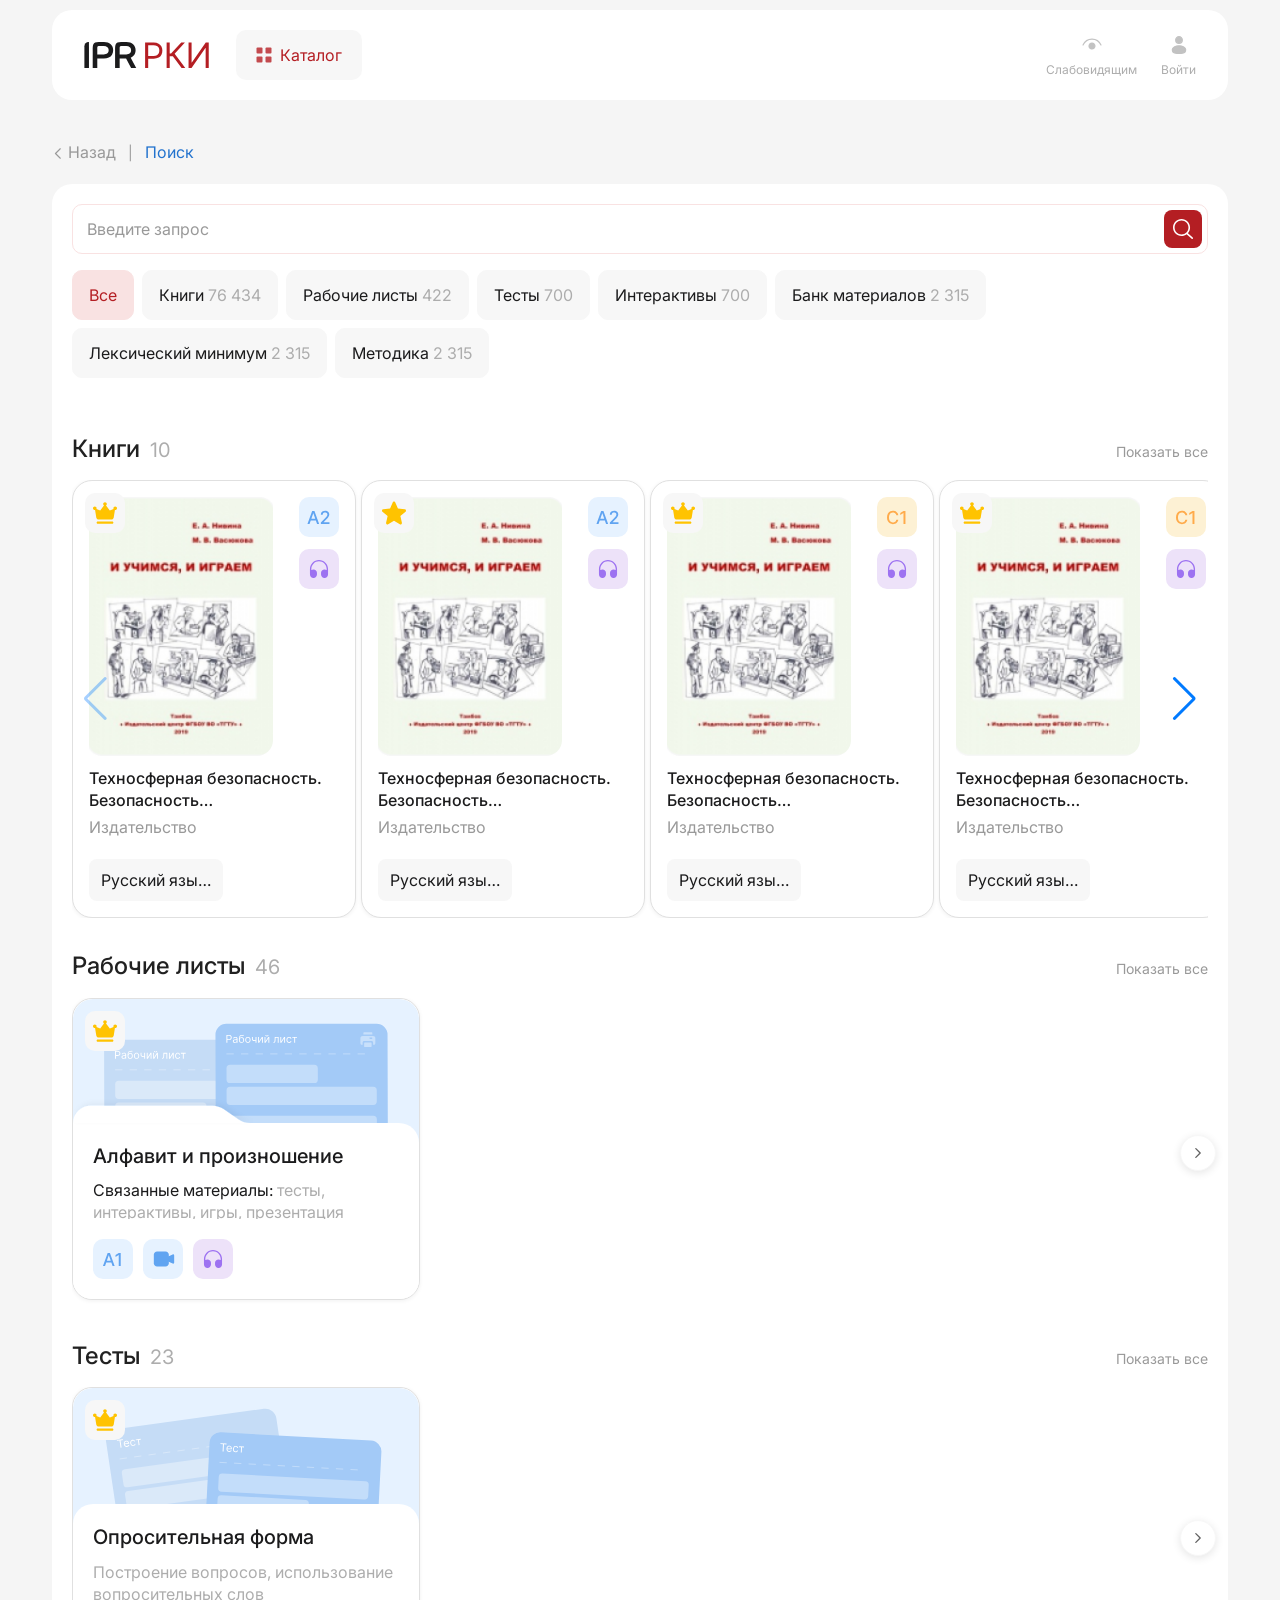
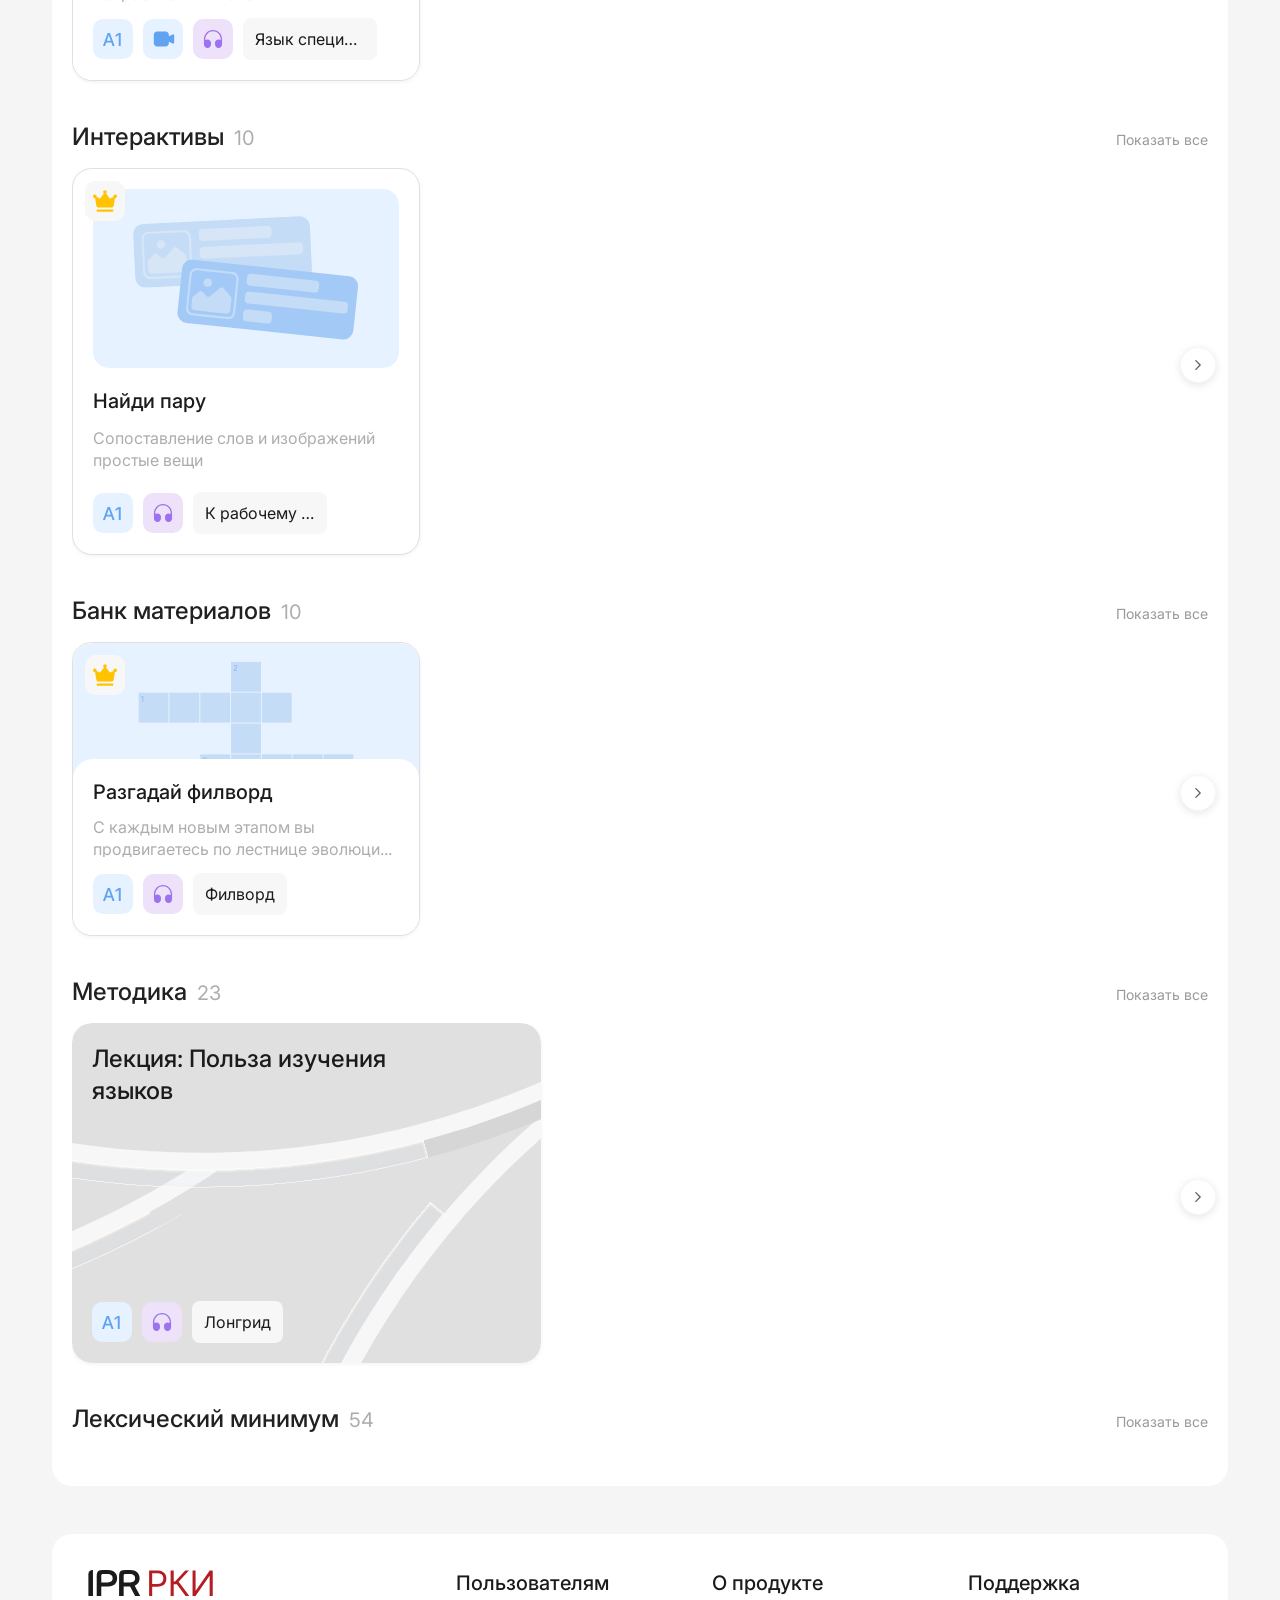
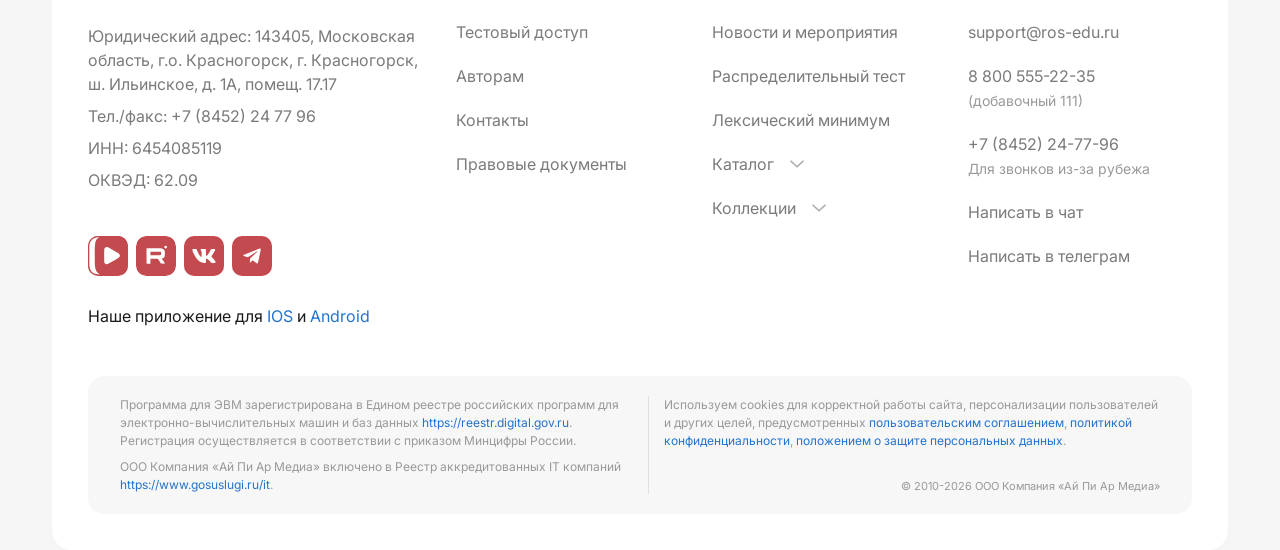
==== commit df4e9232: "small fix" ====
--- a/index.html
+++ b/index.html
@@ -1,629 +1,729 @@
 <!DOCTYPE html>
 <html lang="ru">
 <head>
-  <meta charset="UTF-8">
-  <meta name="viewport" content="width=device-width, initial-scale=1.0">
-  <title>IPR РКИ — Поиск</title>
-
-  <!-- Google Fonts: Inter -->
-  <link rel="preconnect" href="https://fonts.googleapis.com">
-  <link rel="preconnect" href="https://fonts.gstatic.com" crossorigin>
-  <link href="https://fonts.googleapis.com/css2?family=Inter:wght@400;500;600;700&display=swap" rel="stylesheet">
-
-  <!-- Bootstrap 5 CSS -->
-  <link href="https://cdn.jsdelivr.net/npm/bootstrap@5.3.3/dist/css/bootstrap.min.css" rel="stylesheet">
-
-  <!-- Custom CSS -->
-  <link rel="stylesheet" href="css/variables.css">
-  <link rel="stylesheet" href="css/base.css">
-  <link rel="stylesheet" href="css/components.css">
-  <link rel="stylesheet" href="css/cards.css">
-  <link rel="stylesheet" href="css/sections.css">
-  <link rel="stylesheet" href="css/responsive.css">
+    <meta charset="UTF-8">
+    <meta name="viewport" content="width=device-width, initial-scale=1.0">
+    <title>IPR РКИ — Поиск</title>
+
+    <!-- Google Fonts: Inter -->
+    <link rel="preconnect" href="https://fonts.googleapis.com">
+    <link rel="preconnect" href="https://fonts.gstatic.com" crossorigin>
+    <link href="https://fonts.googleapis.com/css2?family=Inter:wght@400;500;600;700&display=swap" rel="stylesheet">
+
+    <!-- Bootstrap 5 CSS -->
+    <link href="https://cdn.jsdelivr.net/npm/bootstrap@5.3.3/dist/css/bootstrap.min.css" rel="stylesheet">
+
+    <!-- Swiper CSS -->
+    <link rel="stylesheet" href="https://cdn.jsdelivr.net/npm/swiper@11/swiper-bundle.min.css">
+
+    <!-- Custom CSS -->
+    <link rel="stylesheet" href="css/variables.css">
+    <link rel="stylesheet" href="css/base.css">
+    <link rel="stylesheet" href="css/components.css">
+    <link rel="stylesheet" href="css/cards.css">
+    <link rel="stylesheet" href="css/sections.css">
+    <link rel="stylesheet" href="css/swiper-custom.css">
+    <link rel="stylesheet" href="css/responsive.css">
 </head>
 <body>
 
-  <!-- ==================== HEADER ==================== -->
-  <header class="site-header">
+<!-- ==================== HEADER ==================== -->
+<header class="site-header">
     <div class="container">
-      <div>
-        <a href="#" class="header-logo" aria-label="IPR РКИ">
-          <img src="img/icons/logo.svg" alt="IPR РКИ" height="26">
-        </a>
-  
-        <button class="btn-catalog" type="button" aria-expanded="false" aria-controls="catalog-overlay">
-          <img src="img/icons/catalog.svg" class="icon icon--catalog" width="16" height="16" alt="">
-          <span class="icon icon--close-catalog" aria-hidden="true"><svg width="16" height="16" viewBox="0 0 16 16" fill="none" xmlns="http://www.w3.org/2000/svg"><path d="M12 4L4 12M4 4l8 8" stroke="currentColor" stroke-width="2" stroke-linecap="round"/></svg></span>
-          <span class="catalog-text">Каталог</span>
-        </button>
-  
-        <nav class="header-nav">
-          <a href="#" class="btn-nav">
-            <img src="img/icons/eye.svg" class="icon icon--eye" width="24" height="20" alt="">
-            <span class="nav-text">Слабовидящим</span>
-          </a>
-          <a href="#" class="btn-nav">
-            <img src="img/icons/user.svg" class="icon icon--person" width="20" height="20" alt="">
-            <span class="nav-text">Войти</span>
-          </a>
-        </nav>
-      </div>
+        <div>
+            <a href="#" class="header-logo" aria-label="IPR РКИ">
+                <img src="img/icons/logo.svg" alt="IPR РКИ" height="26">
+            </a>
+
+            <button class="btn-catalog" type="button" aria-expanded="false" aria-controls="catalog-overlay">
+                <img src="img/icons/catalog.svg" class="icon icon--catalog" width="16" height="16" alt="">
+                <span class="icon icon--close-catalog" aria-hidden="true"><svg width="16" height="16"
+                                                                               viewBox="0 0 16 16" fill="none"
+                                                                               xmlns="http://www.w3.org/2000/svg"><path
+                        d="M12 4L4 12M4 4l8 8" stroke="currentColor" stroke-width="2"
+                        stroke-linecap="round"/></svg></span>
+                <span class="catalog-text">Каталог</span>
+            </button>
+
+            <nav class="header-nav">
+                <a href="#" class="btn-nav">
+                    <img src="img/icons/eye.svg" class="icon icon--eye" width="24" height="20" alt="">
+                    <span class="nav-text">Слабовидящим</span>
+                </a>
+                <a href="#" class="btn-nav">
+                    <img src="img/icons/user.svg" class="icon icon--person" width="20" height="20" alt="">
+                    <span class="nav-text">Войти</span>
+                </a>
+            </nav>
+        </div>
     </div>
-  </header>
-
-  <!-- ==================== CATALOG OVERLAY ==================== -->
-  <div class="catalog-overlay" id="catalog-overlay" aria-hidden="true">
+</header>
+
+<!-- ==================== CATALOG OVERLAY ==================== -->
+<div class="catalog-overlay" id="catalog-overlay" aria-hidden="true">
     <div class="container">
-      <div class="catalog-overlay-inner">
-        <button type="button" class="catalog-overlay-close" aria-label="Закрыть каталог">
-          <svg width="24" height="24" viewBox="0 0 24 24" fill="none" xmlns="http://www.w3.org/2000/svg"><path d="M18 6L6 18M6 6l12 12" stroke="currentColor" stroke-width="2" stroke-linecap="round"/></svg>
-        </button>
-        <div class="catalog-overlay-columns">
-          <div class="catalog-column">
-            <div class="catalog-block">
-              <h3 class="catalog-block-title">Книги</h3>
-              <ul class="catalog-block-list">
-                <li><a href="#">Учебники и учебные пособия</a></li>
-                <li><a href="#">Русский язык для билингвов</a></li>
-                <li><a href="#">Подготовка к тестированию</a></li>
-                <li><a href="#">Язык специальности</a></li>
-                <li><a href="#">Методическая литература</a></li>
-                <li><a href="#">Словари</a></li>
-                <li><a href="#">Художественная литература</a></li>
-              </ul>
+        <div class="catalog-overlay-inner">
+            <button type="button" class="catalog-overlay-close" aria-label="Закрыть каталог">
+                <svg width="24" height="24" viewBox="0 0 24 24" fill="none" xmlns="http://www.w3.org/2000/svg">
+                    <path d="M18 6L6 18M6 6l12 12" stroke="currentColor" stroke-width="2" stroke-linecap="round"/>
+                </svg>
+            </button>
+            <div class="catalog-overlay-columns">
+                <div class="catalog-column">
+                    <div class="catalog-block">
+                        <h3 class="catalog-block-title">Книги</h3>
+                        <ul class="catalog-block-list">
+                            <li><a href="#">Учебники и учебные пособия</a></li>
+                            <li><a href="#">Русский язык для билингвов</a></li>
+                            <li><a href="#">Подготовка к тестированию</a></li>
+                            <li><a href="#">Язык специальности</a></li>
+                            <li><a href="#">Методическая литература</a></li>
+                            <li><a href="#">Словари</a></li>
+                            <li><a href="#">Художественная литература</a></li>
+                        </ul>
+                    </div>
+                    <div class="catalog-block">
+                        <h3 class="catalog-block-title">Язык специальности</h3>
+                        <ul class="catalog-block-list">
+                            <li><a href="#">Инженерно-технический и технологический профиль</a></li>
+                            <li><a href="#">Естественно-научный профиль</a></li>
+                            <li><a href="#">Медико-биологический профиль</a></li>
+                            <li><a href="#">Экономический профиль</a></li>
+                            <li><a href="#">Гуманитарный профиль</a></li>
+                            <li><a href="#">Музыкальное и художественное образование</a></li>
+                            <li><a href="#">Военное дело</a></li>
+                            <li><a href="#">Все профильные модули</a></li>
+                        </ul>
+                    </div>
+                    <div class="catalog-block">
+                        <h3 class="catalog-block-title">Златоуст <span class="catalog-tag">коллекции</span></h3>
+                        <ul class="catalog-block-list">
+                            <li><a href="#">Русский язык. Литература</a></li>
+                            <li><a href="#">Литература для детей-билингвов, преподавателей и родителей</a></li>
+                        </ul>
+                    </div>
+                    <div class="catalog-block">
+                        <h3 class="catalog-block-title">«Русский язык». Курсы <span class="catalog-tag">коллекции</span>
+                        </h3>
+                        <ul class="catalog-block-list">
+                            <li><a href="#">Коллекция № 1. Русский как иностранный</a></li>
+                            <li><a href="#">Коллекция № 2. Русский как иностранный</a></li>
+                            <li><a href="#">УМК «Русский язык сегодня. Элементарный уровень»</a></li>
+                            <li><a href="#">УМК «Русский язык сегодня. Базовый уровень»</a></li>
+                            <li><a href="#">Классное чтение</a></li>
+                        </ul>
+                    </div>
+                    <div class="catalog-block">
+                        <h3 class="catalog-block-title">Лексический минимум</h3>
+                    </div>
+                    <div class="catalog-block">
+                        <h3 class="catalog-block-title">Распределительный тест</h3>
+                    </div>
+                </div>
+                <div class="catalog-column">
+                    <div class="catalog-block">
+                        <h3 class="catalog-block-title">Рабочие листы</h3>
+                        <ul class="catalog-block-list">
+                            <li><a href="#">Общий курс</a></li>
+                            <li><a href="#">Дополнительные рабочие листы</a></li>
+                        </ul>
+                    </div>
+                    <div class="catalog-block">
+                        <h3 class="catalog-block-title">Тесты</h3>
+                        <ul class="catalog-block-list">
+                            <li><a href="#">Тесты к рабочим листам</a></li>
+                            <li><a href="#">Тесты на уровень</a></li>
+                            <li><a href="#">Язык специальности</a></li>
+                            <li><a href="#">Для детей</a></li>
+                        </ul>
+                    </div>
+                    <div class="catalog-block">
+                        <h3 class="catalog-block-title">Интерактивы</h3>
+                        <ul class="catalog-block-list">
+                            <li><a href="#">К лексическому минимуму</a></li>
+                            <li><a href="#">К рабочим листам</a></li>
+                            <li><a href="#">Другое</a></li>
+                        </ul>
+                    </div>
+                    <div class="catalog-block">
+                        <h3 class="catalog-block-title">Банк материалов</h3>
+                        <ul class="catalog-block-list">
+                            <li><a href="#">Кроссворды</a></li>
+                            <li><a href="#">Филворды</a></li>
+                            <li><a href="#">Бродилки</a></li>
+                            <li><a href="#">Викторины</a></li>
+                            <li><a href="#">Квесты</a></li>
+                            <li><a href="#">Подборки иллюстраций</a></li>
+                            <li><a href="#">Презентации</a></li>
+                        </ul>
+                    </div>
+                    <div class="catalog-block">
+                        <h3 class="catalog-block-title">Методика</h3>
+                        <ul class="catalog-block-list">
+                            <li><a href="#">Лонгриды</a></li>
+                            <li><a href="#">Записи вебинаров</a></li>
+                        </ul>
+                    </div>
+                </div>
+                <div class="catalog-column">
+                    <div class="catalog-block">
+                        <h3 class="catalog-block-title">Уровень владения <span class="catalog-tag">коллекции</span></h3>
+                        <ul class="catalog-block-list">
+                            <li><a href="#">А1 — элементарный</a></li>
+                            <li><a href="#">А2 — базовый</a></li>
+                            <li><a href="#">В1 — I сертификационный</a></li>
+                            <li><a href="#">В2 — II сертификационный</a></li>
+                            <li><a href="#">С1 — III сертификационный</a></li>
+                            <li><a href="#">С2 — IV сертификационный</a></li>
+                        </ul>
+                    </div>
+                    <div class="catalog-block">
+                        <h3 class="catalog-block-title">Грамматика <span class="catalog-tag">коллекции</span></h3>
+                        <ul class="catalog-block-list">
+                            <li><a href="#">Вид глагола (НСВ и СВ)</a></li>
+                            <li><a href="#">Глаголы движения</a></li>
+                            <li><a href="#">Именительный падеж</a></li>
+                            <li><a href="#">Винительный падеж</a></li>
+                            <li><a href="#">Предложный падеж</a></li>
+                            <li><a href="#">Родительный падеж</a></li>
+                            <li><a href="#" class="catalog-link-underline">Показать все</a></li>
+                        </ul>
+                    </div>
+                    <div class="catalog-block">
+                        <h3 class="catalog-block-title">Тематики <span class="catalog-tag">коллекции</span></h3>
+                        <ul class="catalog-block-list">
+                            <li><a href="#">Фонетика, графика и орфография</a></li>
+                            <li><a href="#">О себе. Внешность, характер, эмоции, возраст, интеллект</a></li>
+                            <li><a href="#">Мои вещи. Одежда и обувь</a></li>
+                            <li><a href="#">Мой день. Распорядок, быт и действия</a></li>
+                            <li><a href="#">Учёба и работа</a></li>
+                            <li><a href="#">Отдых и хобби</a></li>
+                            <li><a href="#" class="catalog-link-underline">Показать все</a></li>
+                        </ul>
+                    </div>
+                    <div class="catalog-block">
+                        <h3 class="catalog-block-title">Праздники и памятные дни<span
+                                class="catalog-tag">коллекции</span></h3>
+                        <ul class="catalog-block-list">
+                            <li><a href="#">Новый год</a></li>
+                            <li><a href="#">Масленица</a></li>
+                            <li><a href="#">Татьянин день</a></li>
+                            <li><a href="#">Международный день студента</a></li>
+                            <li><a href="#">День гжели</a></li>
+                            <li><a href="#">Всероссийский день хоккея</a></li>
+                            <li><a href="#" class="catalog-link-underline">Открыть все</a></li>
+                        </ul>
+                    </div>
+                </div>
             </div>
-            <div class="catalog-block">
-              <h3 class="catalog-block-title">Язык специальности</h3>
-              <ul class="catalog-block-list">
-                <li><a href="#">Инженерно-технический и технологический профиль</a></li>
-                <li><a href="#">Естественно-научный профиль</a></li>
-                <li><a href="#">Медико-биологический профиль</a></li>
-                <li><a href="#">Экономический профиль</a></li>
-                <li><a href="#">Гуманитарный профиль</a></li>
-                <li><a href="#">Музыкальное и художественное образование</a></li>
-                <li><a href="#">Военное дело</a></li>
-                <li><a href="#">Все профильные модули</a></li>
-              </ul>
+        </div>
+    </div>
+</div>
+
+<!-- ==================== MAIN CONTENT ==================== -->
+<main class="main-content">
+    <div class="container">
+
+        <!-- Breadcrumb -->
+        <div class="breadcrumb-bar">
+            <a href="#"><img src="img/icons/ar_left.svg" class="icon" width="12" height="11" alt=""> Назад</a>
+            <span class="separator">|</span>
+            <a href="#" class="breadcrumb-active">Поиск</a>
+        </div>
+
+
+        <div class="content">
+            <!-- Search Box -->
+            <div class="search-input-wrap">
+                <input type="text" placeholder="Введите запрос">
+                <button class="btn-search" aria-label="Искать">
+                    <img src="img/icons/search.svg" class="icon" width="20" height="20" alt="">
+                </button>
             </div>
-            <div class="catalog-block">
-              <h3 class="catalog-block-title">Златоуст <span class="catalog-tag">коллекции</span></h3>
-              <ul class="catalog-block-list">
-                <li><a href="#">Русский язык. Литература</a></li>
-                <li><a href="#">Литература для детей-билингвов, преподавателей и родителей</a></li>
-              </ul>
+
+            <div class="filter-pills">
+                <button class="filter-pill active" data-filter="all">Все</button>
+                <button class="filter-pill" data-filter="books">Книги <span class="pill-count">76 434</span></button>
+                <button class="filter-pill" data-filter="worksheets">Рабочие листы <span class="pill-count">422</span>
+                </button>
+                <button class="filter-pill" data-filter="tests">Тесты <span class="pill-count">700</span></button>
+                <button class="filter-pill" data-filter="interactives">Интерактивы <span class="pill-count">700</span>
+                </button>
+                <button class="filter-pill" data-filter="materials">Банк материалов <span
+                        class="pill-count">2 315</span></button>
+                <button class="filter-pill" data-filter="lexicon">Лексический минимум <span
+                        class="pill-count">2 315</span></button>
+                <button class="filter-pill" data-filter="methodology">Методика <span class="pill-count">2 315</span>
+                </button>
             </div>
-            <div class="catalog-block">
-              <h3 class="catalog-block-title">«Русский язык». Курсы <span class="catalog-tag">коллекции</span></h3>
-              <ul class="catalog-block-list">
-                <li><a href="#">Коллекция № 1. Русский как иностранный</a></li>
-                <li><a href="#">Коллекция № 2. Русский как иностранный</a></li>
-                <li><a href="#">УМК «Русский язык сегодня. Элементарный уровень»</a></li>
-                <li><a href="#">УМК «Русский язык сегодня. Базовый уровень»</a></li>
-                <li><a href="#">Классное чтение</a></li>
-              </ul>
+
+            <!-- ==================== КНИГИ ==================== -->
+            <section class="content-section fist-section" data-section="books">
+                <div class="section-header">
+                    <h2 class="section-title">Книги <span class="section-count">10</span></h2>
+                    <a href="#" class="section-show-all">Показать все</a>
+                </div>
+                <div class="swiper books-carousel">
+                    <div class="swiper-wrapper">
+                        <!-- Book card 1 -->
+                        <div class="swiper-slide">
+                            <div class="material-card material-card--book">
+                                <div class="card-image">
+                                    <img src="img/card/book-cover.png" class="card-cover-img" alt="Обложка книги"
+                                         width="200" height="275">
+                                    <img src="img/icons/crown.svg" class="card-icon-start" width="40" height="40"
+                                         alt="">
+                                    <div class="card-icons">
+                                        <img src="img/icons/level-a2.svg" class="card-icon" width="40" height="40"
+                                             alt="A2">
+                                        <img src="img/icons/type-audio.svg" class="card-icon" width="40" height="40"
+                                             alt="Аудио" title="Аудио">
+                                    </div>
+                                </div>
+                                <div class="card-body">
+                                    <div class="card-title text-truncate-2">Техносферная безопасность. Безопасность
+                                        жизнедеятельности. Техносферная безопасность. Учебное пособие для ТиПО
+                                    </div>
+                                    <div class="card-subtitle">Издательство</div>
+                                    <div class="card-footer">
+                                        <span class="card-tag">Русский язык для билингвов</span>
+                                    </div>
+                                </div>
+                            </div>
+                        </div>
+
+                        <!-- Book card 2 -->
+                        <div class="swiper-slide">
+                            <div class="material-card material-card--book">
+                                <div class="card-image">
+                                    <img src="img/card/book-cover.png" class="card-cover-img" alt="Обложка книги"
+                                         width="200" height="275">
+                                    <img src="img/icons/star.svg" class="card-icon-start" width="40" height="40" alt="">
+                                    <div class="card-icons">
+                                        <img src="img/icons/level-a2.svg" class="card-icon" width="40" height="40"
+                                             alt="A2">
+                                        <img src="img/icons/type-audio.svg" class="card-icon" width="40" height="40"
+                                             alt="Аудио" title="Аудио">
+                                    </div>
+                                </div>
+                                <div class="card-body">
+                                    <div class="card-title text-truncate-2">Техносферная безопасность. Безопасность
+                                        жизнедеятельности. Техносферная безопасность. Учебное пособие для ТиПО
+                                    </div>
+                                    <div class="card-subtitle">Издательство</div>
+                                    <div class="card-footer">
+                                        <span class="card-tag">Русский язык для билингвов</span>
+                                    </div>
+                                </div>
+                            </div>
+                        </div>
+
+                        <!-- Book card 3 -->
+                        <div class="swiper-slide">
+                            <div class="material-card material-card--book">
+                                <div class="card-image">
+                                    <img src="img/card/book-cover.png" class="card-cover-img" alt="Обложка книги"
+                                         width="200" height="275">
+                                    <img src="img/icons/crown.svg" class="card-icon-start" width="40" height="40"
+                                         alt="">
+                                    <div class="card-icons">
+                                        <img src="img/icons/level-c1.svg" class="card-icon" width="40" height="40"
+                                             alt="C1">
+                                        <img src="img/icons/type-audio.svg" class="card-icon" width="40" height="40"
+                                             alt="Аудио" title="Аудио">
+                                    </div>
+                                </div>
+                                <div class="card-body">
+                                    <div class="card-title text-truncate-2">Техносферная безопасность. Безопасность
+                                        жизнедеятельности. Техносферная безопасность. Учебное пособие для ТиПО
+                                    </div>
+                                    <div class="card-subtitle">Издательство</div>
+                                    <div class="card-footer">
+                                        <span class="card-tag">Русский язык для билингвов</span>
+                                    </div>
+                                </div>
+                            </div>
+                        </div>
+                        <!-- Book card 3 -->
+                        <div class="swiper-slide">
+                            <div class="material-card material-card--book">
+                                <div class="card-image">
+                                    <img src="img/card/book-cover.png" class="card-cover-img" alt="Обложка книги"
+                                         width="200" height="275">
+                                    <img src="img/icons/crown.svg" class="card-icon-start" width="40" height="40"
+                                         alt="">
+                                    <div class="card-icons">
+                                        <img src="img/icons/level-c1.svg" class="card-icon" width="40" height="40"
+                                             alt="C1">
+                                        <img src="img/icons/type-audio.svg" class="card-icon" width="40" height="40"
+                                             alt="Аудио" title="Аудио">
+                                    </div>
+                                </div>
+                                <div class="card-body">
+                                    <div class="card-title text-truncate-2">Техносферная безопасность. Безопасность
+                                        жизнедеятельности. Техносферная безопасность. Учебное пособие для ТиПО
+                                    </div>
+                                    <div class="card-subtitle">Издательство</div>
+                                    <div class="card-footer">
+                                        <span class="card-tag">Русский язык для билингвов</span>
+                                    </div>
+                                </div>
+                            </div>
+                        </div>
+                        <!-- Book card 3 -->
+                        <div class="swiper-slide">
+                            <div class="material-card material-card--book">
+                                <div class="card-image">
+                                    <img src="img/card/book-cover.png" class="card-cover-img" alt="Обложка книги"
+                                         width="200" height="275">
+                                    <img src="img/icons/crown.svg" class="card-icon-start" width="40" height="40"
+                                         alt="">
+                                    <div class="card-icons">
+                                        <img src="img/icons/level-c1.svg" class="card-icon" width="40" height="40"
+                                             alt="C1">
+                                        <img src="img/icons/type-audio.svg" class="card-icon" width="40" height="40"
+                                             alt="Аудио" title="Аудио">
+                                    </div>
+                                </div>
+                                <div class="card-body">
+                                    <div class="card-title text-truncate-2">Техносферная безопасность. Безопасность
+                                        жизнедеятельности. Техносферная безопасность. Учебное пособие для ТиПО
+                                    </div>
+                                    <div class="card-subtitle">Издательство</div>
+                                    <div class="card-footer">
+                                        <span class="card-tag">Русский язык для билингвов</span>
+                                    </div>
+                                </div>
+                            </div>
+                        </div>
+                    </div>
+                    <!-- Navigation buttons -->
+                    <div class="swiper-button-prev"></div>
+                    <div class="swiper-button-next"></div>
+                </div>
+            </section>
+
+            <!-- ==================== РАБОЧИЕ ЛИСТЫ ==================== -->
+            <section class="content-section" data-section="worksheets">
+                <div class="section-header">
+                    <h2 class="section-title">Рабочие листы <span class="section-count">46</span></h2>
+                    <a href="#" class="section-show-all">Показать все</a>
+                </div>
+                <div class="scroll-container">
+                    <div class="scroll-row">
+
+                        <!-- Worksheet 1 -->
+                        <div class="material-card material-card--worksheet">
+                            <div class="card-image">
+                                <img src="img/card/default-worklist.svg" alt="Алфавит и произношение">
+                                <img src="img/icons/crown.svg" class="card-icon-start" width="40" height="40" alt="">
+                            </div>
+
+                            <div class="card-body">
+                                <img src="img/card/worklist-additional.svg" class="additional" alt="">
+                                <div class="card-title">Алфавит и произношение</div>
+                                <div class="card-description text-truncate-2"><span>Связанные материалы:</span> тесты,
+                                    интерактивы, игры, презентация
+                                </div>
+                                <div class="card-footer">
+                                    <img src="img/icons/level-a1.svg" class="card-icon" width="40" height="40" alt="">
+                                    <img src="img/icons/type-video.svg" class="card-icon" width="40" height="40" alt="">
+                                    <img src="img/icons/type-audio.svg" class="card-icon" width="40" height="40" alt="">
+                                </div>
+                            </div>
+                        </div>
+
+                    </div>
+                    <button class="scroll-arrow scroll-arrow--right" aria-label="Прокрутить вправо">
+                        <img src="img/icons/chevron-right.svg" class="icon" width="14" height="14" alt="">
+                    </button>
+                </div>
+            </section>
+
+            <!-- ==================== ТЕСТЫ ==================== -->
+            <section class="content-section" data-section="tests">
+                <div class="section-header">
+                    <h2 class="section-title">Тесты <span class="section-count">23</span></h2>
+                    <a href="#" class="section-show-all">Показать все</a>
+                </div>
+                <div class="scroll-container">
+                    <div class="scroll-row">
+
+                        <!-- Test 1 - pink -->
+                        <div class="material-card material-card--test">
+                            <div class="card-image">
+                                <img src="img/card/default-test.svg" alt="">
+                                <img src="img/icons/crown.svg" class="card-icon-start" width="40" height="40" alt="">
+                            </div>
+                            <div class="card-body">
+                                <div class="card-title">Опросительная форма</div>
+                                <div class="card-description text-truncate-2">Построение вопросов, использование
+                                    вопросительных слов
+                                </div>
+                                <div class="card-footer">
+                                    <img src="img/icons/level-a1.svg" class="level-badge-icon" width="40" height="40"
+                                         alt="A1">
+                                    <img src="img/icons/type-video.svg" class="card-icon" width="40" height="40" alt="">
+                                    <img src="img/icons/type-audio.svg" class="card-icon" width="40" height="40" alt="">
+                                    <span class="card-tag">Язык специальности</span>
+                                </div>
+                            </div>
+                        </div>
+                    </div>
+                    <button class="scroll-arrow scroll-arrow--right" aria-label="Прокрутить вправо">
+                        <img src="img/icons/chevron-right.svg" class="icon" width="14" height="14" alt="">
+                    </button>
+                </div>
+            </section>
+
+            <!-- ==================== ИНТЕРАКТИВЫ ==================== -->
+            <section class="content-section" data-section="interactives">
+                <div class="section-header">
+                    <h2 class="section-title">Интерактивы <span class="section-count">10</span></h2>
+                    <a href="#" class="section-show-all">Показать все</a>
+                </div>
+                <div class="scroll-container">
+                    <div class="scroll-row">
+
+                        <!-- Interactive 1 -->
+                        <div class="material-card material-card--interactive">
+                            <img src="img/icons/crown.svg" class="card-icon-start" width="40" height="40" alt="">
+                            <div class="card-image">
+                                <img src="img/card/default-interactive.svg" alt="">
+                            </div>
+                            <div class="card-body">
+                                <div class="card-title">Найди пару</div>
+                                <div class="card-description text-truncate-2">Сопоставление слов и изображений простые
+                                    вещи
+                                </div>
+                                <div class="card-footer">
+                                    <img src="img/icons/level-a1.svg" class="level-badge-icon" width="40" height="40"
+                                         alt="A1">
+                                    <img src="img/icons/type-audio.svg" class="card-icon" width="40" height="40" alt="">
+                                    <span class="card-tag">К рабочему листу</span>
+                                </div>
+                            </div>
+                        </div>
+
+                    </div>
+                    <button class="scroll-arrow scroll-arrow--right" aria-label="Прокрутить вправо">
+                        <img src="img/icons/chevron-right.svg" class="icon" width="14" height="14" alt="">
+                    </button>
+                </div>
+            </section>
+
+            <!-- ==================== БАНК МАТЕРИАЛОВ ==================== -->
+            <section class="content-section" data-section="materials">
+                <div class="section-header">
+                    <h2 class="section-title">Банк материалов <span class="section-count">10</span></h2>
+                    <a href="#" class="section-show-all">Показать все</a>
+                </div>
+                <div class="scroll-container">
+                    <div class="scroll-row">
+
+                        <!-- Bank 1 -->
+                        <div class="material-card material-card--bank">
+                            <div class="card-image">
+                                <img src="img/card/default-bank.svg" alt="">
+                                <img src="img/icons/crown.svg" class="card-icon-start" width="40" height="40" alt="">
+                            </div>
+                            <div class="card-body">
+                                <div class="card-title">Разгадай филворд</div>
+                                <div class="card-description text-truncate-2">С каждым новым этапом вы продвигаетесь по
+                                    лестнице эволюци...
+                                </div>
+                                <div class="card-footer">
+                                    <img src="img/icons/level-a1.svg" class="level-badge-icon" width="40" height="40"
+                                         alt="A1">
+                                    <img src="img/icons/type-audio.svg" class="card-icon" width="40" height="40" alt="">
+                                    <span class="card-tag">Филворд</span>
+                                </div>
+                            </div>
+                        </div>
+
+                    </div>
+                    <button class="scroll-arrow scroll-arrow--right" aria-label="Прокрутить вправо">
+                        <img src="img/icons/chevron-right.svg" class="icon" width="14" height="14" alt="">
+                    </button>
+                </div>
+            </section>
+
+            <!-- ==================== МЕТОДИКА ==================== -->
+            <section class="content-section" data-section="methodology">
+                <div class="section-header">
+                    <h2 class="section-title">Методика <span class="section-count">23</span></h2>
+                    <a href="#" class="section-show-all">Показать все</a>
+                </div>
+                <div class="scroll-container">
+                    <div class="scroll-row">
+
+                        <!-- Methodology 1 -->
+                        <div class="material-card material-card--methodology">
+                            <img src="img/card/default-methodic.svg" alt="">
+                            <div class="card-body">
+                                <div class="card-title">Лекция: Польза изучения языков</div>
+                                <div class="card-footer">
+                                    <img src="img/icons/level-a1.svg" class="card-icon" width="40" height="40" alt="A1">
+                                    <img src="img/icons/type-audio.svg" class="card-icon" width="40" height="40" alt="">
+                                    <span class="card-tag">Лонгрид</span>
+                                </div>
+                            </div>
+                        </div>
+
+                    </div>
+                    <button class="scroll-arrow scroll-arrow--right" aria-label="Прокрутить вправо">
+                        <img src="img/icons/chevron-right.svg" class="icon" width="14" height="14" alt="">
+                    </button>
+                </div>
+            </section>
+
+            <!-- ==================== ЛЕКСИЧЕСКИЙ МИНИМУМ ==================== -->
+            <section class="content-section" data-section="lexicon">
+                <div class="section-header">
+                    <h2 class="section-title">Лексический минимум <span class="section-count">54</span></h2>
+                    <a href="#" class="section-show-all">Показать все</a>
+                </div>
+            </section>
+        </div>
+    </div>
+</main>
+
+<!-- ==================== FOOTER ==================== -->
+<footer class="container">
+    <div class="site-footer">
+        <div class="footer-top">
+            <div class="footer-top__grid">
+                <div class="footer-col footer-col--company">
+                    <a href="#" class="footer-logo" aria-label="IPR РКИ">
+                        <img src="img/icons/logo.svg" alt="IPR РКИ" height="26">
+                    </a>
+                    <p class="footer-legal">Юридический адрес: 143405, Московская область, г.о. Красногорск, г.
+                        Красногорск, ш. Ильинское, д. 1А, помещ. 17.17</p>
+                    <p class="footer-legal">Тел./факс: +7 (8452) 24 77 96</p>
+                    <p class="footer-legal">ИНН: 6454085119</p>
+                    <p class="footer-legal">ОКВЭД: 62.09</p>
+                    <div class="footer-social">
+                        <a href="https://vkvideo.ru/@iprmedia/all" class="footer-social-link" aria-label="ВК видео"><img
+                                src="img/icons/social/vkvideo.svg" width="40" height="40" alt=""></a>
+                        <a href="https://rutube.ru/channel/25508571/" class="footer-social-link"
+                           aria-label="Rutube"><img src="img/icons/social/rutube.svg" width="40" height="40" alt=""></a>
+                        <a href="https://vk.com/iprmedia" class="footer-social-link" aria-label="ВКонтакте"><img
+                                src="img/icons/social/vk.svg" width="40" height="40" alt=""></a>
+                        <a href="https://t.me/ipr_edu_iprmedia" class="footer-social-link" aria-label="Telegram"><img
+                                src="img/icons/social/tg.svg" width="40" height="40" alt=""></a>
+                    </div>
+                    <p class="footer-app-label">Наше приложение для <a
+                            href="https://apps.apple.com/ru/app/ros-edu-mobile/id6478668128" class="footer-link">IOS</a>
+                        и <a href="https://play.google.com/store/apps/details?id=ru.iprbooks.iprbooksmobilerki"
+                             class="footer-link">Android</a></p>
+                </div>
+                <div class="footer-col">
+                    <h3 class="footer-heading">Пользователям</h3>
+                    <ul class="footer-links">
+                        <li><a href="#" class="footer-link">Тестовый доступ</a></li>
+                        <li><a href="#" class="footer-link">Авторам</a></li>
+                        <li><a href="#" class="footer-link">Контакты</a></li>
+                        <li><a href="#" class="footer-link">Правовые документы</a></li>
+                    </ul>
+                </div>
+                <div class="footer-col">
+                    <h3 class="footer-heading">О продукте</h3>
+                    <ul class="footer-links">
+                        <li><a href="#" class="footer-link">Новости и мероприятия</a></li>
+                        <li><a href="#" class="footer-link">Распределительный тест</a></li>
+                        <li><a href="#" class="footer-link">Лексический минимум</a></li>
+                        <li class="footer-dropdown">
+                            <a href="#" class="footer-link footer-link--toggle" aria-expanded="false">Каталог <img
+                                    src="img/icons/arrow.svg" class="footer-chevron" width="22" height="22" alt=""
+                                    aria-hidden="true"></a>
+                            <ul class="footer-sublinks">
+                                <li><a href="#" class="footer-link">Учебники</a></li>
+                                <li><a href="#" class="footer-link">Пособия</a></li>
+                                <li><a href="#" class="footer-link">Словари</a></li>
+                            </ul>
+                        </li>
+                        <li class="footer-dropdown">
+                            <a href="#" class="footer-link footer-link--toggle" aria-expanded="false">Коллекции <img
+                                    src="img/icons/arrow.svg" class="footer-chevron" width="22" height="22" alt=""
+                                    aria-hidden="true"></a>
+                            <ul class="footer-sublinks">
+                                <li><a href="#" class="footer-link">Для начинающих</a></li>
+                                <li><a href="#" class="footer-link">Для преподавателей</a></li>
+                                <li><a href="#" class="footer-link">Тематические подборки</a></li>
+                            </ul>
+                        </li>
+                    </ul>
+                </div>
+                <div class="footer-col">
+                    <h3 class="footer-heading">Поддержка</h3>
+                    <ul class="footer-supports">
+                        <li class="footer-support"><a href="mailto:support@ros-edu.ru" class="footer-link">support@ros-edu.ru</a>
+                        </li>
+                        <li class="footer-support">8 800 555-22-35<br><span
+                                class="footer-support-note">(добавочный 111)</span></li>
+                        <li class="footer-support">+7 (8452) 24-77-96<br><span class="footer-support-note">Для звонков из-за рубежа</span>
+                        </li>
+                        <li class="footer-support"><a href="#" class="footer-link" id="footer-chat-btn" role="button">Написать
+                            в чат</a></li>
+                        <li class="footer-support"><a href="https://t.me/ipr_support_bot" class="footer-link">Написать в
+                            телеграм</a></li>
+                    </ul>
+                </div>
             </div>
-            <div class="catalog-block">
-              <h3 class="catalog-block-title">Лексический минимум</h3>
+        </div>
+        <div class="footer-bottom">
+            <div class="container">
+                <div class="footer-bottom__flex">
+                    <div class="footer-bottom-col">
+                        <p class="footer-bottom-text">Программа для ЭВМ зарегистрирована в Едином реестре российских
+                            программ для электронно-вычислительных машин и баз данных <a
+                                    href="https://reestr.digital.gov.ru" target="_blank" rel="noopener noreferrer"
+                                    class="footer-link">https://reestr.digital.gov.ru</a>. Регистрация осуществляется в
+                            соответствии с приказом Минцифры России.</p>
+                        <p class="footer-bottom-text">ООО Компания «Ай Пи Ар Медиа» включено в Реестр аккредитованных IT
+                            компаний <a href="https://www.gosuslugi.ru/it" target="_blank" rel="noopener noreferrer"
+                                        class="footer-link">https://www.gosuslugi.ru/it</a>.</p>
+                    </div>
+                    <div class="vr"></div>
+                    <div class="footer-bottom-col">
+                        <p class="footer-bottom-text">Используем cookies для корректной работы сайта, персонализации
+                            пользователей и других целей, предусмотренных <a href="#" class="footer-link">пользовательским
+                                соглашением</a>, <a href="#" class="footer-link">политикой конфиденциальности</a>, <a
+                                    href="#" class="footer-link">положением о защите персональных данных</a>.</p>
+                        <p class="footer-copyright">© 2010-2026 ООО Компания «Ай Пи Ар Медиа»</p>
+                    </div>
+                </div>
             </div>
-            <div class="catalog-block">
-              <h3 class="catalog-block-title">Распределительный тест</h3>
-            </div>
-          </div>
-          <div class="catalog-column">
-            <div class="catalog-block">
-              <h3 class="catalog-block-title">Рабочие листы</h3>
-              <ul class="catalog-block-list">
-                <li><a href="#">Общий курс</a></li>
-                <li><a href="#">Дополнительные рабочие листы</a></li>
-              </ul>
-            </div>
-            <div class="catalog-block">
-              <h3 class="catalog-block-title">Тесты</h3>
-              <ul class="catalog-block-list">
-                <li><a href="#">Тесты к рабочим листам</a></li>
-                <li><a href="#">Тесты на уровень</a></li>
-                <li><a href="#">Язык специальности</a></li>
-                <li><a href="#">Для детей</a></li>
-              </ul>
-            </div>
-            <div class="catalog-block">
-              <h3 class="catalog-block-title">Интерактивы</h3>
-              <ul class="catalog-block-list">
-                <li><a href="#">К лексическому минимуму</a></li>
-                <li><a href="#">К рабочим листам</a></li>
-                <li><a href="#">Другое</a></li>
-              </ul>
-            </div>
-            <div class="catalog-block">
-              <h3 class="catalog-block-title">Банк материалов</h3>
-              <ul class="catalog-block-list">
-                <li><a href="#">Кроссворды</a></li>
-                <li><a href="#">Филворды</a></li>
-                <li><a href="#">Бродилки</a></li>
-                <li><a href="#">Викторины</a></li>
-                <li><a href="#">Квесты</a></li>
-                <li><a href="#">Подборки иллюстраций</a></li>
-                <li><a href="#">Презентации</a></li>
-              </ul>
-            </div>
-            <div class="catalog-block">
-              <h3 class="catalog-block-title">Методика</h3>
-              <ul class="catalog-block-list">
-                <li><a href="#">Лонгриды</a></li>
-                <li><a href="#">Записи вебинаров</a></li>
-              </ul>
-            </div>
-          </div>
-          <div class="catalog-column">
-            <div class="catalog-block">
-              <h3 class="catalog-block-title">Уровень владения <span class="catalog-tag">коллекции</span></h3>
-              <ul class="catalog-block-list">
-                <li><a href="#">А1 — элементарный</a></li>
-                <li><a href="#">А2 — базовый</a></li>
-                <li><a href="#">В1 — I сертификационный</a></li>
-                <li><a href="#">В2 — II сертификационный</a></li>
-                <li><a href="#">С1 — III сертификационный</a></li>
-                <li><a href="#">С2 — IV сертификационный</a></li>
-              </ul>
-            </div>
-            <div class="catalog-block">
-              <h3 class="catalog-block-title">Грамматика <span class="catalog-tag">коллекции</span></h3>
-              <ul class="catalog-block-list">
-                <li><a href="#">Вид глагола (НСВ и СВ)</a></li>
-                <li><a href="#">Глаголы движения</a></li>
-                <li><a href="#">Именительный падеж</a></li>
-                <li><a href="#">Винительный падеж</a></li>
-                <li><a href="#">Предложный падеж</a></li>
-                <li><a href="#">Родительный падеж</a></li>
-                <li><a href="#" class="catalog-link-underline">Показать все</a></li>
-              </ul>
-            </div>
-            <div class="catalog-block">
-              <h3 class="catalog-block-title">Тематики <span class="catalog-tag">коллекции</span></h3>
-              <ul class="catalog-block-list">
-                <li><a href="#">Фонетика, графика и орфография</a></li>
-                <li><a href="#">О себе. Внешность, характер, эмоции, возраст, интеллект</a></li>
-                <li><a href="#">Мои вещи. Одежда и обувь</a></li>
-                <li><a href="#">Мой день. Распорядок, быт и действия</a></li>
-                <li><a href="#">Учёба и работа</a></li>
-                <li><a href="#">Отдых и хобби</a></li>
-                <li><a href="#" class="catalog-link-underline">Показать все</a></li>
-              </ul>
-            </div>
-            <div class="catalog-block">
-              <h3 class="catalog-block-title">Праздники и памятные дни<span class="catalog-tag">коллекции</span></h3>
-              <ul class="catalog-block-list">
-                <li><a href="#">Новый год</a></li>
-                <li><a href="#">Масленица</a></li>
-                <li><a href="#">Татьянин день</a></li>
-                <li><a href="#">Международный день студента</a></li>
-                <li><a href="#">День гжели</a></li>
-                <li><a href="#">Всероссийский день хоккея</a></li>
-                <li><a href="#" class="catalog-link-underline">Открыть все</a></li>
-              </ul>
-            </div>
-          </div>
         </div>
-      </div>
     </div>
-  </div>
-
-  <!-- ==================== MAIN CONTENT ==================== -->
-  <main class="main-content">
-    <div class="container">
-
-      <!-- Breadcrumb -->
-      <div class="breadcrumb-bar">
-        <a href="#"><img src="img/icons/ar_left.svg" class="icon" width="12" height="11" alt=""> Назад</a>
-        <span class="separator">|</span>
-        <a href="#" class="breadcrumb-active">Поиск</a>
-      </div>
-
-     
-      <div class="content">
-         <!-- Search Box -->
-        <div class="search-input-wrap">
-          <input type="text" placeholder="Введите запрос">
-          <button class="btn-search" aria-label="Искать">
-            <img src="img/icons/search.svg" class="icon" width="20" height="20" alt="">
-          </button>
-        </div>
-
-        <div class="filter-pills">
-          <button class="filter-pill active" data-filter="all">Все</button>
-          <button class="filter-pill" data-filter="books">Книги <span class="pill-count">76 434</span></button>
-          <button class="filter-pill" data-filter="worksheets">Рабочие листы <span class="pill-count">422</span></button>
-          <button class="filter-pill" data-filter="tests">Тесты <span class="pill-count">700</span></button>
-          <button class="filter-pill" data-filter="interactives">Интерактивы <span class="pill-count">700</span></button>
-          <button class="filter-pill" data-filter="materials">Банк материалов <span class="pill-count">2 315</span></button>
-          <button class="filter-pill" data-filter="lexicon">Лексический минимум <span class="pill-count">2 315</span></button>
-          <button class="filter-pill" data-filter="methodology">Методика <span class="pill-count">2 315</span></button>
-        </div>
-
-        <!-- ==================== КНИГИ ==================== -->
-        <section class="content-section fist-section" data-section="books">
-          <div class="section-header">
-            <h2 class="section-title">Книги <span class="section-count">10</span></h2>
-            <a href="#" class="section-show-all">Показать все</a>
-          </div>
-          <div class="scroll-container">
-            <div class="scroll-row">
-
-              <!-- Book card 1 -->
-              <div class="material-card material-card--book">
-                <div class="card-image">
-                  <img src="img/card/book-cover.png" class="card-cover-img" alt="Обложка книги" width="200" height="275">
-                  <img src="img/icons/crown.svg" class="card-icon-start" width="40" height="40" alt="">
-                  <div class="card-icons">
-                    <img src="img/icons/level-a2.svg" class="card-icon" width="40" height="40" alt="A2">
-                    <img src="img/icons/type-audio.svg" class="card-icon" width="40" height="40" alt="Аудио" title="Аудио">
-                  </div>
-                </div>
-                <div class="card-body">
-                  <div class="card-title text-truncate-2">Техносферная безопасность. Безопасность жизнедеятельности. Техносферная безопасность. Учебное пособие для ТиПО</div>
-                  <div class="card-subtitle">Издательство</div>
-                  <div class="card-footer">
-                    <span class="card-tag">Русский язык для билингвов</span>
-                  </div>
-                </div>
-              </div>
-
-              <div class="material-card material-card--book">
-                <div class="card-image">
-                  <img src="img/card/book-cover.png" class="card-cover-img" alt="Обложка книги" width="200" height="275">
-                  <img src="img/icons/star.svg" class="card-icon-start" width="40" height="40" alt="">
-                  <div class="card-icons">
-                    <img src="img/icons/level-a2.svg" class="card-icon" width="40" height="40" alt="A2">
-                    <img src="img/icons/type-audio.svg" class="card-icon" width="40" height="40" alt="Аудио" title="Аудио">
-                  </div>
-                </div>
-                <div class="card-body">
-                  <div class="card-title text-truncate-2">Техносферная безопасность. Безопасность жизнедеятельности. Техносферная безопасность. Учебное пособие для ТиПО</div>
-                  <div class="card-subtitle">Издательство</div>
-                  <div class="card-footer">
-                    <span class="card-tag">Русский язык для билингвов</span>
-                  </div>
-                </div>
-              </div>
-
-              <div class="material-card material-card--book">
-                <div class="card-image">
-                  <img src="img/card/book-cover.png" class="card-cover-img" alt="Обложка книги" width="200" height="275">
-                  <img src="img/icons/crown.svg" class="card-icon-start" width="40" height="40" alt="">
-                  <div class="card-icons">
-                    <img src="img/icons/level-c1.svg" class="card-icon" width="40" height="40" alt="C1">
-                    <img src="img/icons/type-audio.svg" class="card-icon" width="40" height="40" alt="Аудио" title="Аудио">
-                  </div>
-                </div>
-                <div class="card-body">
-                  <div class="card-title text-truncate-2">Техносферная безопасность. Безопасность жизнедеятельности. Техносферная безопасность. Учебное пособие для ТиПО</div>
-                  <div class="card-subtitle">Издательство</div>
-                  <div class="card-footer">
-                    <span class="card-tag">Русский язык для билингвов</span>
-                  </div>
-                </div>
-              </div>
-
-              <div class="material-card material-card--book">
-                <div class="card-image">
-                  <img src="img/card/book-cover.png" class="card-cover-img" alt="Обложка книги" width="200" height="275">
-                  <img src="img/icons/crown.svg" class="card-icon-start" width="40" height="40" alt="">
-                  <div class="card-icons">
-                    <img src="img/icons/level-a2.svg" class="card-icon" width="40" height="40" alt="A2">
-                    <img src="img/icons/type-audio.svg" class="card-icon" width="40" height="40" alt="Аудио" title="Аудио">
-                  </div>
-                </div>
-                <div class="card-body">
-                  <div class="card-title text-truncate-2">Техносферная безопасность. Безопасность жизнедеятельности. Техносферная безопасность. Учебное пособие для ТиПО</div>
-                  <div class="card-subtitle">Издательство</div>
-                  <div class="card-footer">
-                    <span class="card-tag">Русский язык для билингвов</span>
-                  </div>
-                </div>
-              </div>
-
-              <div class="material-card material-card--book">
-                <div class="card-image">
-                  <img src="img/card/book-cover.png" class="card-cover-img" alt="Обложка книги" width="200" height="275">
-                  <img src="img/icons/crown.svg" class="card-icon-start" width="40" height="40" alt="">
-                  <div class="card-icons">
-                    <img src="img/icons/level-a2.svg" class="card-icon" width="40" height="40" alt="A2">
-                    <img src="img/icons/type-audio.svg" class="card-icon" width="40" height="40" alt="Аудио" title="Аудио">
-                  </div>
-                </div>
-                <div class="card-body">
-                  <div class="card-title text-truncate-2">Техносферная безопасность. Безопасность жизнедеятельности. Техносферная безопасность. Учебное пособие для ТиПО</div>
-                  <div class="card-subtitle">Издательство</div>
-                  <div class="card-footer">
-                    <span class="card-tag">Русский язык для билингвов</span>
-                  </div>
-                </div>
-              </div>
-            </div>
-            <button class="scroll-arrow scroll-arrow--right" aria-label="Прокрутить вправо">
-              <img src="img/icons/chevron-right.svg" class="icon" width="14" height="14" alt="">
-            </button>
-          </div>
-        </section>
-
-        <!-- ==================== РАБОЧИЕ ЛИСТЫ ==================== -->
-        <section class="content-section" data-section="worksheets">
-          <div class="section-header">
-            <h2 class="section-title">Рабочие листы <span class="section-count">46</span></h2>
-            <a href="#" class="section-show-all">Показать все</a>
-          </div>
-          <div class="scroll-container">
-            <div class="scroll-row">
-
-              <!-- Worksheet 1 -->
-              <div class="material-card material-card--worksheet">
-                <div class="card-image">
-                  <img src="img/card/default-worklist.svg" alt="Алфавит и произношение">
-                  <img src="img/icons/crown.svg" class="card-icon-start" width="40" height="40" alt="">
-                </div>
-
-                <div class="card-body">
-                  <img src="img/card/worklist-additional.svg" class="additional" alt="">
-                  <div class="card-title">Алфавит и произношение</div>
-                  <div class="card-description text-truncate-2"><span>Связанные материалы:</span> тесты, интерактивы, игры, презентация</div>
-                  <div class="card-footer">
-                    <img src="img/icons/level-a1.svg" class="card-icon" width="40" height="40" alt="">
-                    <img src="img/icons/type-video.svg" class="card-icon" width="40" height="40" alt="">
-                    <img src="img/icons/type-audio.svg" class="card-icon" width="40" height="40" alt="">
-                  </div>
-                </div>
-              </div>
-
-            </div>
-            <button class="scroll-arrow scroll-arrow--right" aria-label="Прокрутить вправо">
-              <img src="img/icons/chevron-right.svg" class="icon" width="14" height="14" alt="">
-            </button>
-          </div>
-        </section>
-
-        <!-- ==================== ТЕСТЫ ==================== -->
-        <section class="content-section" data-section="tests">
-          <div class="section-header">
-            <h2 class="section-title">Тесты <span class="section-count">23</span></h2>
-            <a href="#" class="section-show-all">Показать все</a>
-          </div>
-          <div class="scroll-container">
-            <div class="scroll-row">
-
-              <!-- Test 1 - pink -->
-              <div class="material-card material-card--test">
-                <div class="card-image">
-                  <img src="img/card/default-test.svg" alt="">
-                  <img src="img/icons/crown.svg" class="card-icon-start" width="40" height="40" alt="">
-                </div>
-                <div class="card-body">
-                  <div class="card-title">Опросительная форма</div>
-                  <div class="card-description text-truncate-2">Построение вопросов, использование вопросительных слов</div>
-                  <div class="card-footer">
-                    <img src="img/icons/level-a1.svg" class="level-badge-icon" width="40" height="40" alt="A1">
-                    <img src="img/icons/type-video.svg" class="card-icon" width="40" height="40" alt="">
-                    <img src="img/icons/type-audio.svg" class="card-icon" width="40" height="40" alt="">
-                    <span class="card-tag">Язык специальности</span>
-                  </div>
-                </div>
-              </div>
-            </div>
-            <button class="scroll-arrow scroll-arrow--right" aria-label="Прокрутить вправо">
-              <img src="img/icons/chevron-right.svg" class="icon" width="14" height="14" alt="">
-            </button>
-          </div>
-        </section>
-
-        <!-- ==================== ИНТЕРАКТИВЫ ==================== -->
-        <section class="content-section" data-section="interactives">
-          <div class="section-header">
-            <h2 class="section-title">Интерактивы <span class="section-count">10</span></h2>
-            <a href="#" class="section-show-all">Показать все</a>
-          </div>
-          <div class="scroll-container">
-            <div class="scroll-row">
-
-              <!-- Interactive 1 -->
-              <div class="material-card material-card--interactive">
-                <img src="img/icons/crown.svg" class="card-icon-start" width="40" height="40" alt="">
-                <div class="card-image">
-                  <img src="img/card/default-interactive.svg" alt="">
-                </div>
-                <div class="card-body">
-                  <div class="card-title">Найди пару</div>
-                  <div class="card-description text-truncate-2">Сопоставление слов и изображений простые вещи</div>
-                  <div class="card-footer">
-                    <img src="img/icons/level-a1.svg" class="level-badge-icon" width="40" height="40" alt="A1">
-                    <img src="img/icons/type-audio.svg" class="card-icon" width="40" height="40" alt="">
-                    <span class="card-tag">К рабочему листу</span>
-                  </div>
-                </div>
-              </div>
-
-            </div>
-            <button class="scroll-arrow scroll-arrow--right" aria-label="Прокрутить вправо">
-              <img src="img/icons/chevron-right.svg" class="icon" width="14" height="14" alt="">
-            </button>
-          </div>
-        </section>
-
-        <!-- ==================== БАНК МАТЕРИАЛОВ ==================== -->
-        <section class="content-section" data-section="materials">
-          <div class="section-header">
-            <h2 class="section-title">Банк материалов <span class="section-count">10</span></h2>
-            <a href="#" class="section-show-all">Показать все</a>
-          </div>
-          <div class="scroll-container">
-            <div class="scroll-row">
-
-              <!-- Bank 1 -->
-              <div class="material-card material-card--bank">
-                <div class="card-image">
-                  <img src="img/card/default-bank.svg" alt="">
-                  <img src="img/icons/crown.svg" class="card-icon-start" width="40" height="40" alt="">
-                </div>
-                <div class="card-body">
-                  <div class="card-title">Разгадай филворд</div>
-                  <div class="card-description text-truncate-2">С каждым новым этапом вы продвигаетесь по лестнице эволюци...</div>
-                  <div class="card-footer">
-                    <img src="img/icons/level-a1.svg" class="level-badge-icon" width="40" height="40" alt="A1">
-                    <img src="img/icons/type-audio.svg" class="card-icon" width="40" height="40" alt="">
-                    <span class="card-tag">Филворд</span>
-                  </div>
-                </div>
-              </div>
-
-            </div>
-            <button class="scroll-arrow scroll-arrow--right" aria-label="Прокрутить вправо">
-              <img src="img/icons/chevron-right.svg" class="icon" width="14" height="14" alt="">
-            </button>
-          </div>
-        </section>
-
-        <!-- ==================== МЕТОДИКА ==================== -->
-        <section class="content-section" data-section="methodology">
-          <div class="section-header">
-            <h2 class="section-title">Методика <span class="section-count">23</span></h2>
-            <a href="#" class="section-show-all">Показать все</a>
-          </div>
-          <div class="scroll-container">
-            <div class="scroll-row">
-
-              <!-- Methodology 1 -->
-              <div class="material-card material-card--methodology">
-                <img src="img/card/default-methodic.svg" alt="">
-                <div class="card-body">
-                  <div class="card-title">Лекция: Польза изучения языков</div>
-                  <div class="card-footer">
-                    <img src="img/icons/level-a1.svg" class="card-icon" width="40" height="40" alt="A1">
-                    <img src="img/icons/type-audio.svg" class="card-icon" width="40" height="40" alt="">
-                    <span class="card-tag">Лонгрид</span>
-                  </div>
-                </div>
-              </div>
-
-            </div>
-            <button class="scroll-arrow scroll-arrow--right" aria-label="Прокрутить вправо">
-              <img src="img/icons/chevron-right.svg" class="icon" width="14" height="14" alt="">
-            </button>
-          </div>
-        </section>
-
-        <!-- ==================== ЛЕКСИЧЕСКИЙ МИНИМУМ ==================== -->
-        <section class="content-section" data-section="lexicon">
-          <div class="section-header">
-            <h2 class="section-title">Лексический минимум <span class="section-count">54</span></h2>
-            <a href="#" class="section-show-all">Показать все</a>
-          </div>
-        </section>
-      </div>
-    </div>
-  </main>
-
-  <!-- ==================== FOOTER ==================== -->
-  <footer class="container">
-    <div class="site-footer">
-      <div class="footer-top">
-        <div class="footer-top__grid">
-          <div class="footer-col footer-col--company">
-            <a href="#" class="footer-logo" aria-label="IPR РКИ">
-              <img src="img/icons/logo.svg" alt="IPR РКИ" height="26">
-            </a>
-            <p class="footer-legal">Юридический адрес: 143405, Московская область, г.о. Красногорск, г. Красногорск, ш. Ильинское, д. 1А, помещ. 17.17</p>
-            <p class="footer-legal">Тел./факс: +7 (8452) 24 77 96</p>
-            <p class="footer-legal">ИНН: 6454085119</p>
-            <p class="footer-legal">ОКВЭД: 62.09</p>
-            <div class="footer-social">
-              <a href="https://vkvideo.ru/@iprmedia/all" class="footer-social-link" aria-label="ВК видео"><img src="img/icons/social/vkvideo.svg" width="40" height="40" alt=""></a>
-              <a href="https://rutube.ru/channel/25508571/" class="footer-social-link" aria-label="Rutube"><img src="img/icons/social/rutube.svg" width="40" height="40" alt=""></a>
-              <a href="https://vk.com/iprmedia" class="footer-social-link" aria-label="ВКонтакте"><img src="img/icons/social/vk.svg" width="40" height="40" alt=""></a>
-              <a href="https://t.me/ipr_edu_iprmedia" class="footer-social-link" aria-label="Telegram"><img src="img/icons/social/tg.svg" width="40" height="40" alt=""></a>
-            </div>
-            <p class="footer-app-label">Наше приложение для <a href="https://apps.apple.com/ru/app/ros-edu-mobile/id6478668128" class="footer-link">IOS</a> и <a href="https://play.google.com/store/apps/details?id=ru.iprbooks.iprbooksmobilerki" class="footer-link">Android</a></p>
-          </div>
-          <div class="footer-col">
-            <h3 class="footer-heading">Пользователям</h3>
-            <ul class="footer-links">
-              <li><a href="#" class="footer-link">Тестовый доступ</a></li>
-              <li><a href="#" class="footer-link">Авторам</a></li>
-              <li><a href="#" class="footer-link">Контакты</a></li>
-              <li><a href="#" class="footer-link">Правовые документы</a></li>
-            </ul>
-          </div>
-          <div class="footer-col">
-            <h3 class="footer-heading">О продукте</h3>
-            <ul class="footer-links">
-              <li><a href="#" class="footer-link">Новости и мероприятия</a></li>
-              <li><a href="#" class="footer-link">Распределительный тест</a></li>
-              <li><a href="#" class="footer-link">Лексический минимум</a></li>
-              <li class="footer-dropdown">
-                <a href="#" class="footer-link footer-link--toggle" aria-expanded="false">Каталог <img src="img/icons/arrow.svg" class="footer-chevron" width="22" height="22" alt="" aria-hidden="true"></a>
-                <ul class="footer-sublinks">
-                  <li><a href="#" class="footer-link">Учебники</a></li>
-                  <li><a href="#" class="footer-link">Пособия</a></li>
-                  <li><a href="#" class="footer-link">Словари</a></li>
-                </ul>
-              </li>
-              <li class="footer-dropdown">
-                <a href="#" class="footer-link footer-link--toggle" aria-expanded="false">Коллекции <img src="img/icons/arrow.svg" class="footer-chevron" width="22" height="22" alt="" aria-hidden="true"></a>
-                <ul class="footer-sublinks">
-                  <li><a href="#" class="footer-link">Для начинающих</a></li>
-                  <li><a href="#" class="footer-link">Для преподавателей</a></li>
-                  <li><a href="#" class="footer-link">Тематические подборки</a></li>
-                </ul>
-              </li>
-            </ul>
-          </div>
-          <div class="footer-col">
-            <h3 class="footer-heading">Поддержка</h3>
-            <ul class="footer-supports">
-              <li class="footer-support"><a href="mailto:support@ros-edu.ru" class="footer-link">support@ros-edu.ru</a></li>
-              <li class="footer-support">8 800 555-22-35<br><span class="footer-support-note">(добавочный 111)</span></li>
-              <li class="footer-support">+7 (8452) 24-77-96<br><span class="footer-support-note">Для звонков из-за рубежа</span></li>
-              <li class="footer-support"><a href="#" class="footer-link" id="footer-chat-btn" role="button">Написать в чат</a></li>
-              <li class="footer-support"><a href="https://t.me/ipr_support_bot" class="footer-link">Написать в телеграм</a></li>
-            </ul>
-          </div>
-        </div>
-      </div>
-      <div class="footer-bottom">
-        <div class="container">
-          <div class="footer-bottom__flex">
-            <div class="footer-bottom-col">
-              <p class="footer-bottom-text">Программа для ЭВМ зарегистрирована в Едином реестре российских программ для электронно-вычислительных машин и баз данных <a href="https://reestr.digital.gov.ru" target="_blank" rel="noopener noreferrer" class="footer-link">https://reestr.digital.gov.ru</a>. Регистрация осуществляется в соответствии с приказом Минцифры России.</p>
-              <p class="footer-bottom-text">ООО Компания «Ай Пи Ар Медиа» включено в Реестр аккредитованных IT компаний <a href="https://www.gosuslugi.ru/it" target="_blank" rel="noopener noreferrer" class="footer-link">https://www.gosuslugi.ru/it</a>.</p>
-            </div>
-            <div class="vr"></div>
-            <div class="footer-bottom-col">
-              <p class="footer-bottom-text">Используем cookies для корректной работы сайта, персонализации пользователей и других целей, предусмотренных <a href="#" class="footer-link">пользовательским соглашением</a>, <a href="#" class="footer-link">политикой конфиденциальности</a>, <a href="#" class="footer-link">положением о защите персональных данных</a>.</p>
-              <p class="footer-copyright">© 2010-2026 ООО Компания «Ай Пи Ар Медиа»</p>
-            </div>
-          </div>
-        </div>
-      </div>
-    </div>
-  </footer>
+</footer>
 
 <!-- Bootstrap 5 JS Bundle -->
 <script src="https://cdn.jsdelivr.net/npm/bootstrap@5.3.3/dist/js/bootstrap.bundle.min.js"></script>
 
+<!-- Swiper JS -->
+<script src="https://cdn.jsdelivr.net/npm/swiper@11/swiper-bundle.min.js"></script>
+
 <!-- Custom JS -->
 <script src="js/main.js"></script>
 
 <!-- Bitrix24 чат: скрипт всегда на странице -->
 <script>
-(function(w,d,u){
-  var s=d.createElement('script');s.async=true;s.src=u+'?'+(Date.now()/60000|0);
-  var h=d.getElementsByTagName('script')[0];h.parentNode.insertBefore(s,h);
-})(window,document,'https://cdn-ru.bitrix24.ru/b24555134/crm/site_button/loader_9_ppyrxt.js');
+    (function (w, d, u) {
+        var s = d.createElement('script');
+        s.async = true;
+        s.src = u + '?' + (Date.now() / 60000 | 0);
+        var h = d.getElementsByTagName('script')[0];
+        h.parentNode.insertBefore(s, h);
+    })(window, document, 'https://cdn-ru.bitrix24.ru/b24555134/crm/site_button/loader_9_ppyrxt.js');
 </script>
 <!-- Открытие чата по клику на «Написать в чат» -->
 <script>
-document.getElementById('footer-chat-btn').addEventListener('click', function(e) {
-  e.preventDefault();
-  var btn = document.querySelector('.b24-widget-button-inner-container');
-  if (btn) btn.click();
-});
+    document.getElementById('footer-chat-btn').addEventListener('click', function (e) {
+        e.preventDefault();
+        var btn = document.querySelector('.b24-widget-button-inner-container');
+        if (btn) btn.click();
+    });
 </script>
 
 </body>
--- a/css/cards.css
+++ b/css/cards.css
@@ -26,6 +26,10 @@
   color: var(--color-main);
   font-size: var(--font-size-md);
   font-weight: var(--font-weight-normal);
+  max-width: 134px;
+  overflow: hidden;
+  text-overflow: ellipsis;
+  white-space: nowrap;
 }
 
 .material-card:hover {
--- a/css/sections.css
+++ b/css/sections.css
@@ -59,6 +59,7 @@
   overflow-x: auto;
   overflow-y: hidden;
   scroll-snap-type: x mandatory;
+  scroll-behavior: smooth;
   -webkit-overflow-scrolling: touch;
   padding-bottom: var(--space-sm);
   /* Hide scrollbar for cleaner look but keep functionality */
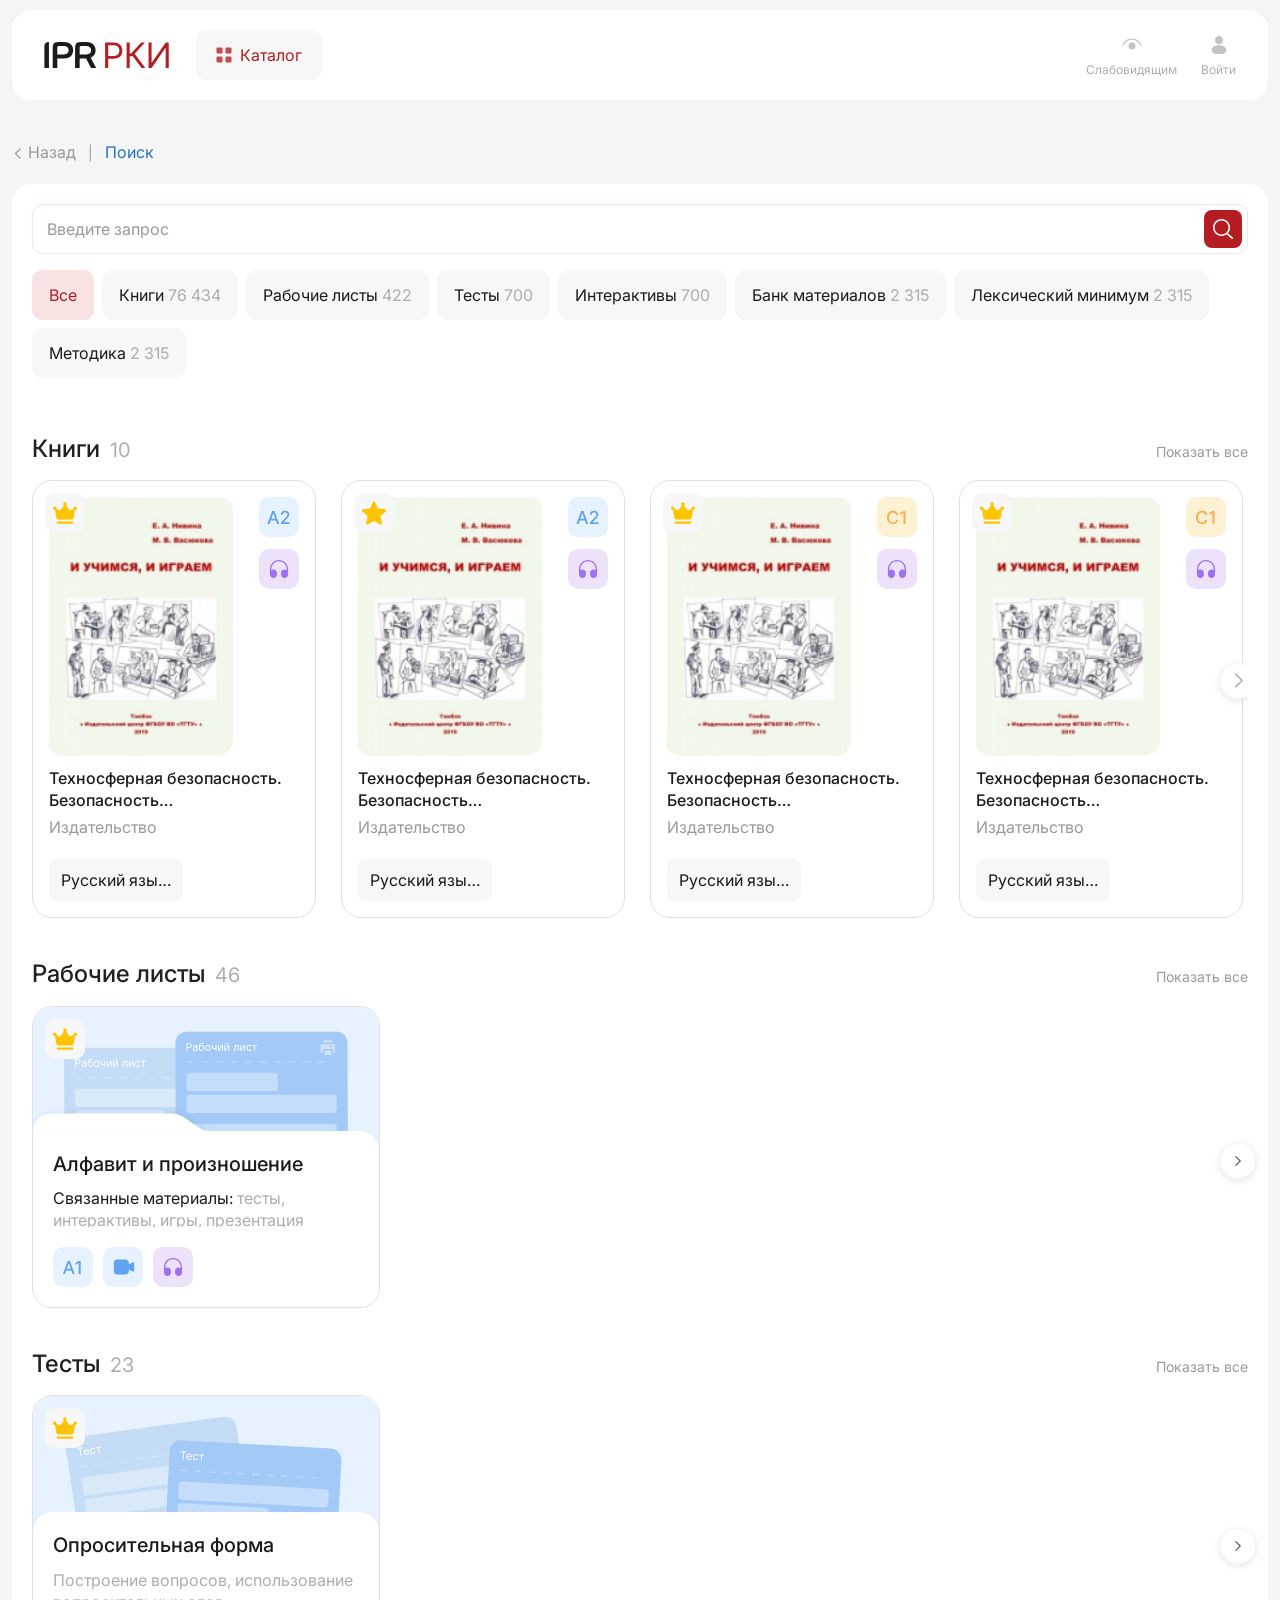
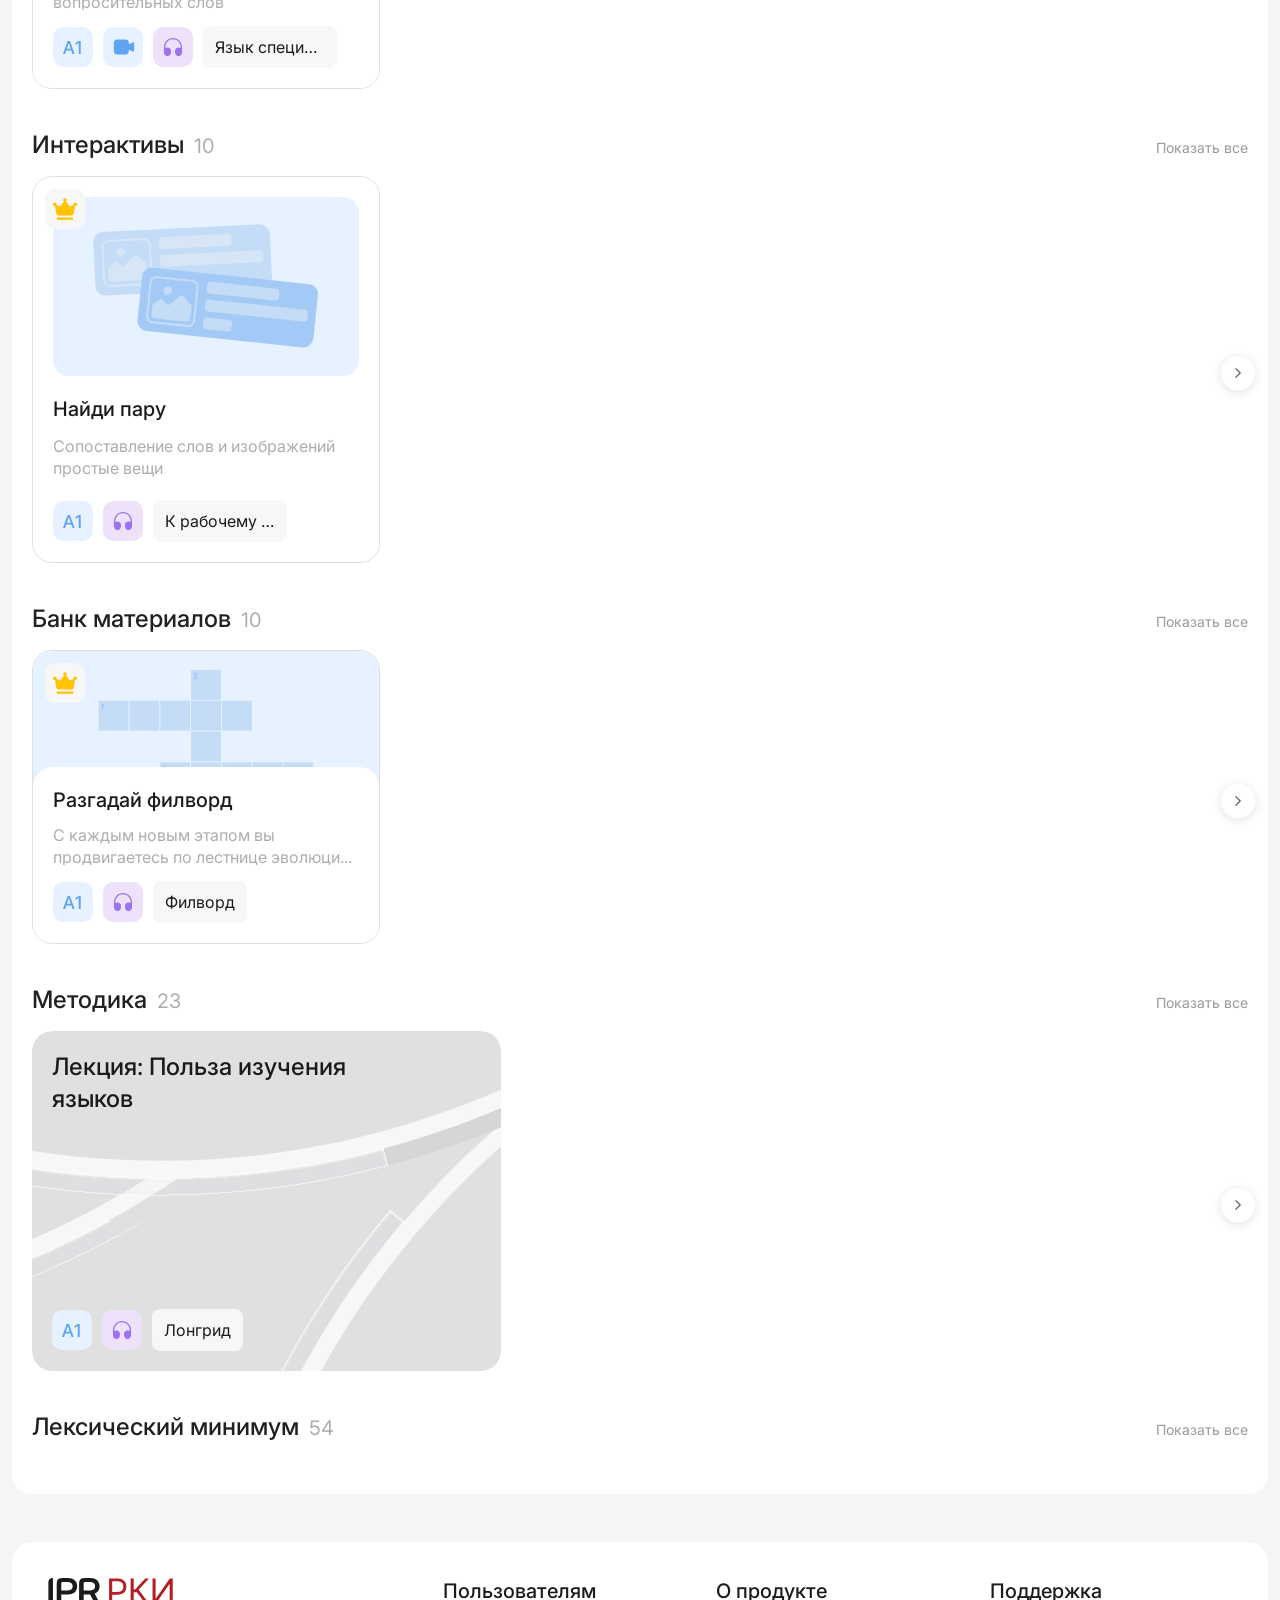
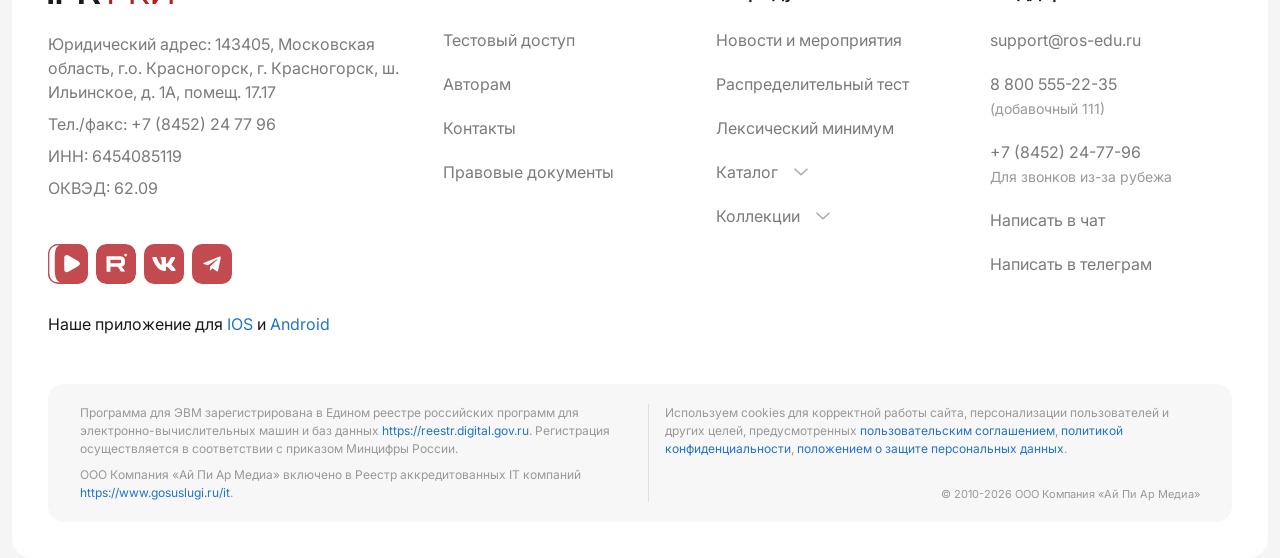
==== commit bf0c4d0e: "small add main page" ====
--- a/index.html
+++ b/index.html
@@ -30,7 +30,7 @@
 <!-- ==================== HEADER ==================== -->
 <header class="site-header">
     <div class="container">
-        <div>
+        <div class="header-inner">
             <a href="#" class="header-logo" aria-label="IPR РКИ">
                 <img src="img/icons/logo.svg" alt="IPR РКИ" height="26">
             </a>
--- a/css/variables.css
+++ b/css/variables.css
@@ -22,10 +22,16 @@
   --color-gray-700: #ADADAD;
   --color-gray-800: #414141;
   --color-gray-900: #212121;
+  --color-gray-hover: #EBEBEB;
   --color-footer: #7B7B7B;
   --color-main: #1B1B1C;
 
   --color-blue: #2373CE;
+  --color-blue-pale: #E6F2FF;
+
+  --color-green-pale: #E5F8DD;
+
+  --color-yellow-pale: #FDF1D4;
 
   /* ---- Level Badge & Type Icons — colors baked into SVGs ---- */
 
@@ -44,6 +50,7 @@
   --font-size-lg: 1.125rem;    /* 18px */
   --font-size-xl: 1.25rem;     /* 20px */
   --font-size-2xl: 1.5rem;     /* 24px */
+  --font-size-3xl: 2rem;     /* 32px */
 
   --font-weight-normal: 400;
   --font-weight-medium: 500;
@@ -67,6 +74,7 @@
   --radius-xl: 16px;
   --radius-pill: 10px;
   --radius-header: 20px;
+  --radius-bg: 24px;
 
   /* ---- Shadows ---- */
   --shadow-sm: 0 1px 3px rgba(0, 0, 0, 0.08);
@@ -82,7 +90,7 @@
   --header-height: 90px;
   --card-width: 200px;
   --card-gap: 16px;
-  --container-max: 1200px;
+  --container-max: 1440px;
 
   --border-card: 1px solid #E0E0E0;
   --border-card-hover: 1px solid var(--color-blue);
--- a/css/base.css
+++ b/css/base.css
@@ -12,11 +12,13 @@
 html {
   scroll-behavior: smooth;
   -webkit-text-size-adjust: 100%;
+  overflow-x: hidden;
 }
 
 body {
   margin: 0;
   padding: 0;
+  overflow-x: hidden;
   font-family: var(--font-family);
   font-size: var(--font-size-base);
   font-weight: var(--font-weight-normal);
@@ -111,3 +113,7 @@
   scrollbar-width: thin;
   scrollbar-color: var(--color-gray-300) transparent;
 }
+
+.container {
+
+}
--- a/css/components.css
+++ b/css/components.css
@@ -21,7 +21,7 @@
   height: var(--header-height);
 }
 
-.site-header .container div {
+.site-header .container .header-inner {
   border-radius: var(--radius-header);
   background: var(--color-white);
   display: flex;
@@ -31,6 +31,11 @@
   padding-left: 32px;
   padding-right: 32px;
   margin-top: 10px;
+}
+
+.site-header .container .header-inner .search-input-wrap {
+  margin-bottom: 0;
+  width: 100%;
 }
 
 /* Logo as inline SVG */
@@ -629,4 +634,80 @@
 .vr {
   background-color: #E0E0E0;
   opacity: 1;
+}
+
+/* =====================
+   PRIMARY BUTTON
+   ===================== */
+.primary-btn {
+  display: inline-flex;
+  align-items: center;
+  justify-content: center;
+  padding: 13px 20px;
+  background: var(--color-primary);
+  color: var(--color-white);
+  font-size: var(--font-size-md);
+  font-weight: var(--font-weight-medium);
+  border: none;
+  border-radius: 100px;
+  cursor: pointer;
+  transition: background var(--transition-fast), box-shadow var(--transition-fast);
+  text-decoration: none;
+  white-space: nowrap;
+  user-select: none;
+}
+
+.primary-btn:hover {
+  background: var(--color-catalog-icon);
+}
+
+.primary-btn:active {
+  background: var(--color-primary);
+}
+
+.primary-btn:disabled,
+.primary-btn.disabled {
+  background: var(--color-gray-hover);
+  color: var(--color-gray-500);
+  cursor: not-allowed;
+  box-shadow: none;
+}
+
+/* =====================
+   SECONDARY BUTTON
+   ===================== */
+.secondary-btn {
+  display: inline-flex;
+  align-items: center;
+  justify-content: center;
+  padding: 13px 20px;
+  background: var(--color-gray-300);
+  color: var(--color-main);
+  font-size: var(--font-size-md);
+  font-weight: var(--font-weight-medium);
+  border: 1px solid var(--color-gray-300);
+  border-radius: 100px;
+  cursor: pointer;
+  transition: background var(--transition-fast), border-color var(--transition-fast), box-shadow var(--transition-fast);
+  text-decoration: none;
+  white-space: nowrap;
+  user-select: none;
+}
+
+.secondary-btn:hover {
+  background: var(--color-gray-hover);
+  border-color: var(--color-gray-hover);
+}
+
+.secondary-btn:active {
+  background: var(--color-gray-hover);
+}
+
+.secondary-btn:disabled,
+.secondary-btn.disabled {
+  background: var(--color-gray-hover);
+  color: var(--color-gray-500);
+  border-color: var(--color-gray-hover);
+  cursor: not-allowed;
+  box-shadow: none;
 }
--- a/css/cards.css
+++ b/css/cards.css
@@ -11,7 +11,6 @@
   background: var(--color-white);
   border-radius: var(--radius-lg);
   overflow: hidden;
-  box-shadow: var(--shadow-card);
   transition: box-shadow var(--transition-base);
   display: flex;
   flex-direction: column;
@@ -357,3 +356,91 @@
   left: -8px;
 }
 
+
+/* ============================================
+   NEWS CARD modifier
+   ============================================ */
+.material-card--news {
+  width: 348px;
+  border-radius: var(--radius-header);
+  position: relative;
+  background: var(--color-white);
+  overflow: hidden;
+}
+
+.material-card--news .card-image {
+  position: relative;
+  width: 100%;
+  overflow: hidden;
+}
+
+.material-card--news .card-cover-img {
+  width: 100%;
+  aspect-ratio: 4 / 3;
+  height: 200px;
+  object-fit: cover;
+  display: block;
+}
+
+.material-card--news .card-badge {
+  position: absolute;
+  top: 16px;
+  left: 16px;
+  z-index: 2;
+  padding: 8px 16px;
+  border-radius: var(--radius-pill);
+  background: #7BA4C20D;
+  border: 1px solid #E9E9E926;
+  backdrop-filter: blur(4px);
+  -webkit-backdrop-filter: blur(4px);
+  font-size: var(--font-size-md);
+  font-weight: var(--font-weight-normal);
+  color: var(--color-white);
+  line-height: 1;
+}
+
+.material-card--news .card-body {
+  padding: 20px;
+  display: flex;
+  flex-direction: column;
+  gap: 8px;
+}
+
+.material-card--news .card-title {
+  font-size: var(--font-size-md);
+  font-weight: var(--font-weight-medium);
+  color: var(--color-main);
+  line-height: 1.35;
+  margin-bottom: 0;
+}
+
+.material-card--news .card-link {
+  text-decoration: none;
+  color: inherit;
+}
+
+.material-card--news .card-link::after {
+  content: '';
+  position: absolute;
+  inset: 0;
+  z-index: 1;
+}
+
+.material-card--news:hover {
+  box-shadow: var(--shadow-md);
+}
+
+
+.material-card--news .card-description {
+  font-size: var(--font-size-md);
+  color: var(--color-gray-500);
+  line-height: 1.4;
+  margin-bottom: 0;
+}
+
+.material-card--news .card-date {
+  font-size: var(--font-size-md);
+  color: var(--color-gray-500);
+  margin-top: 4px;
+}
+
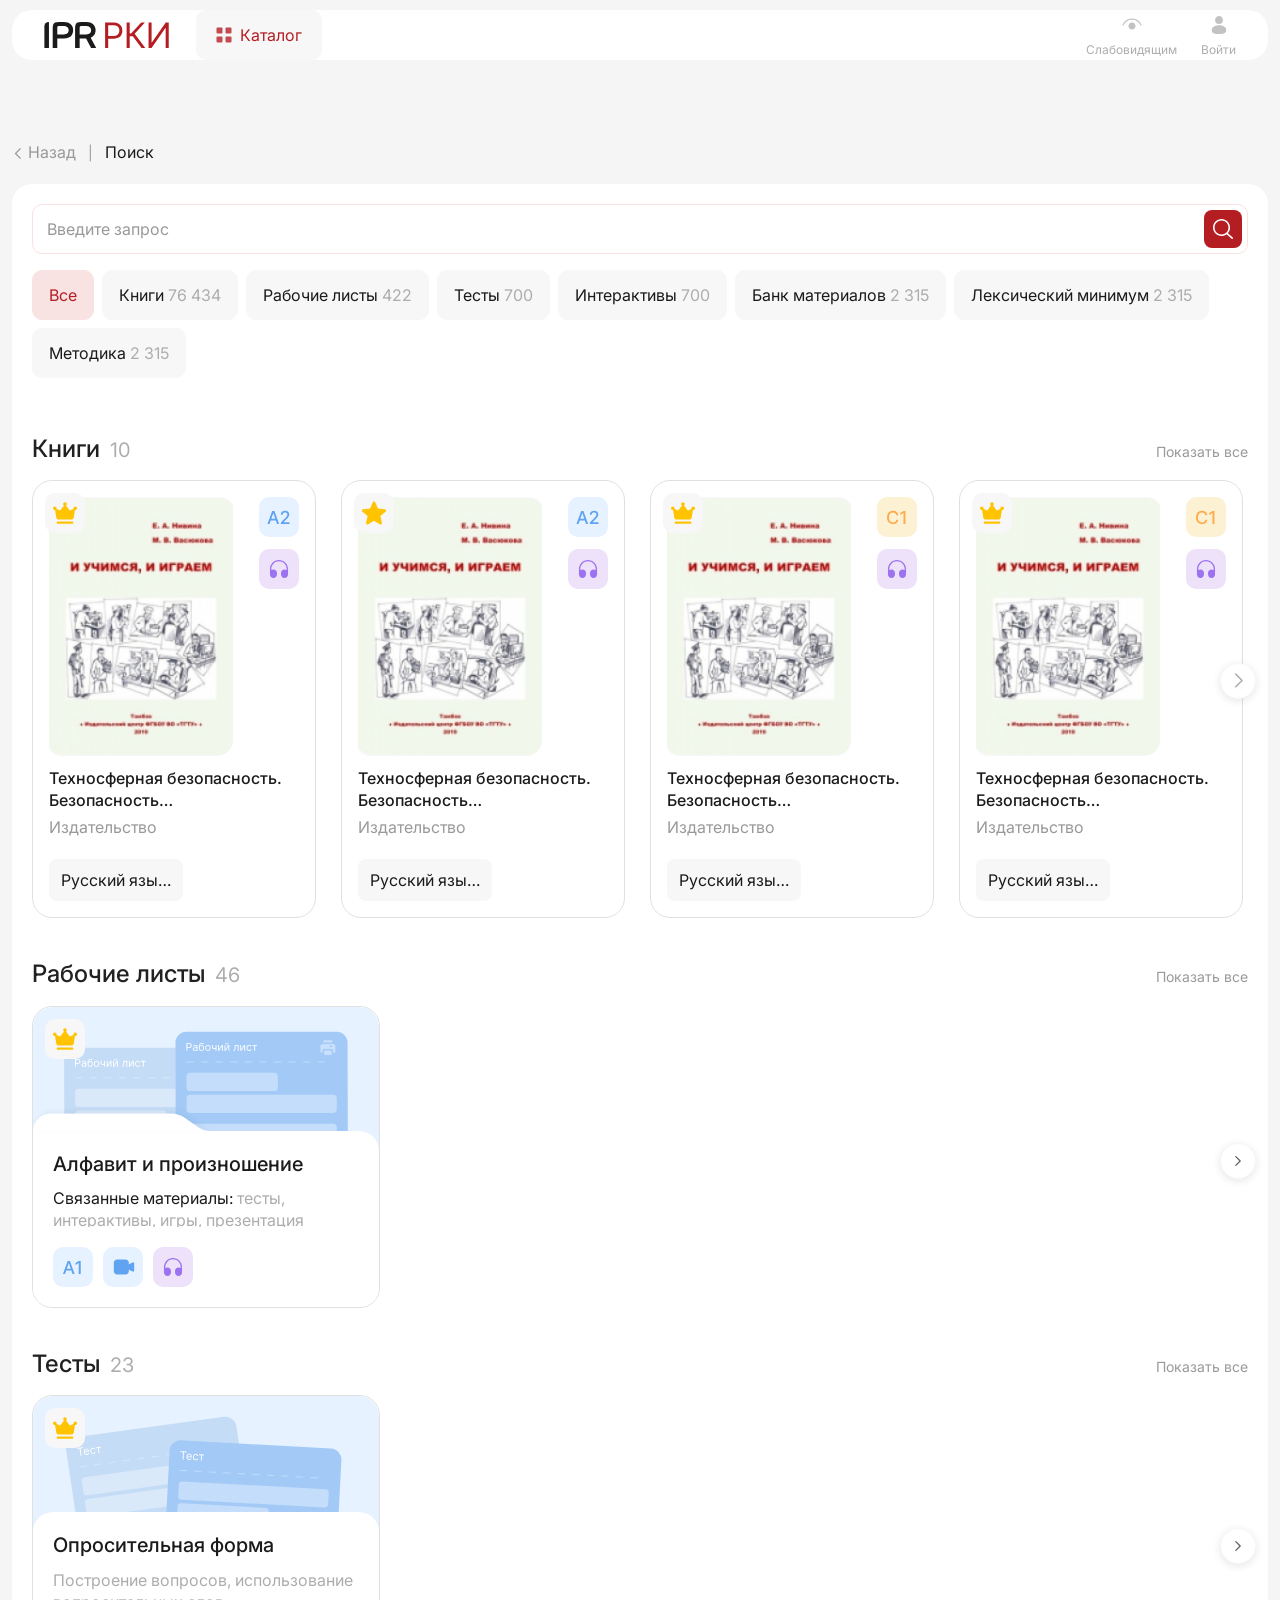
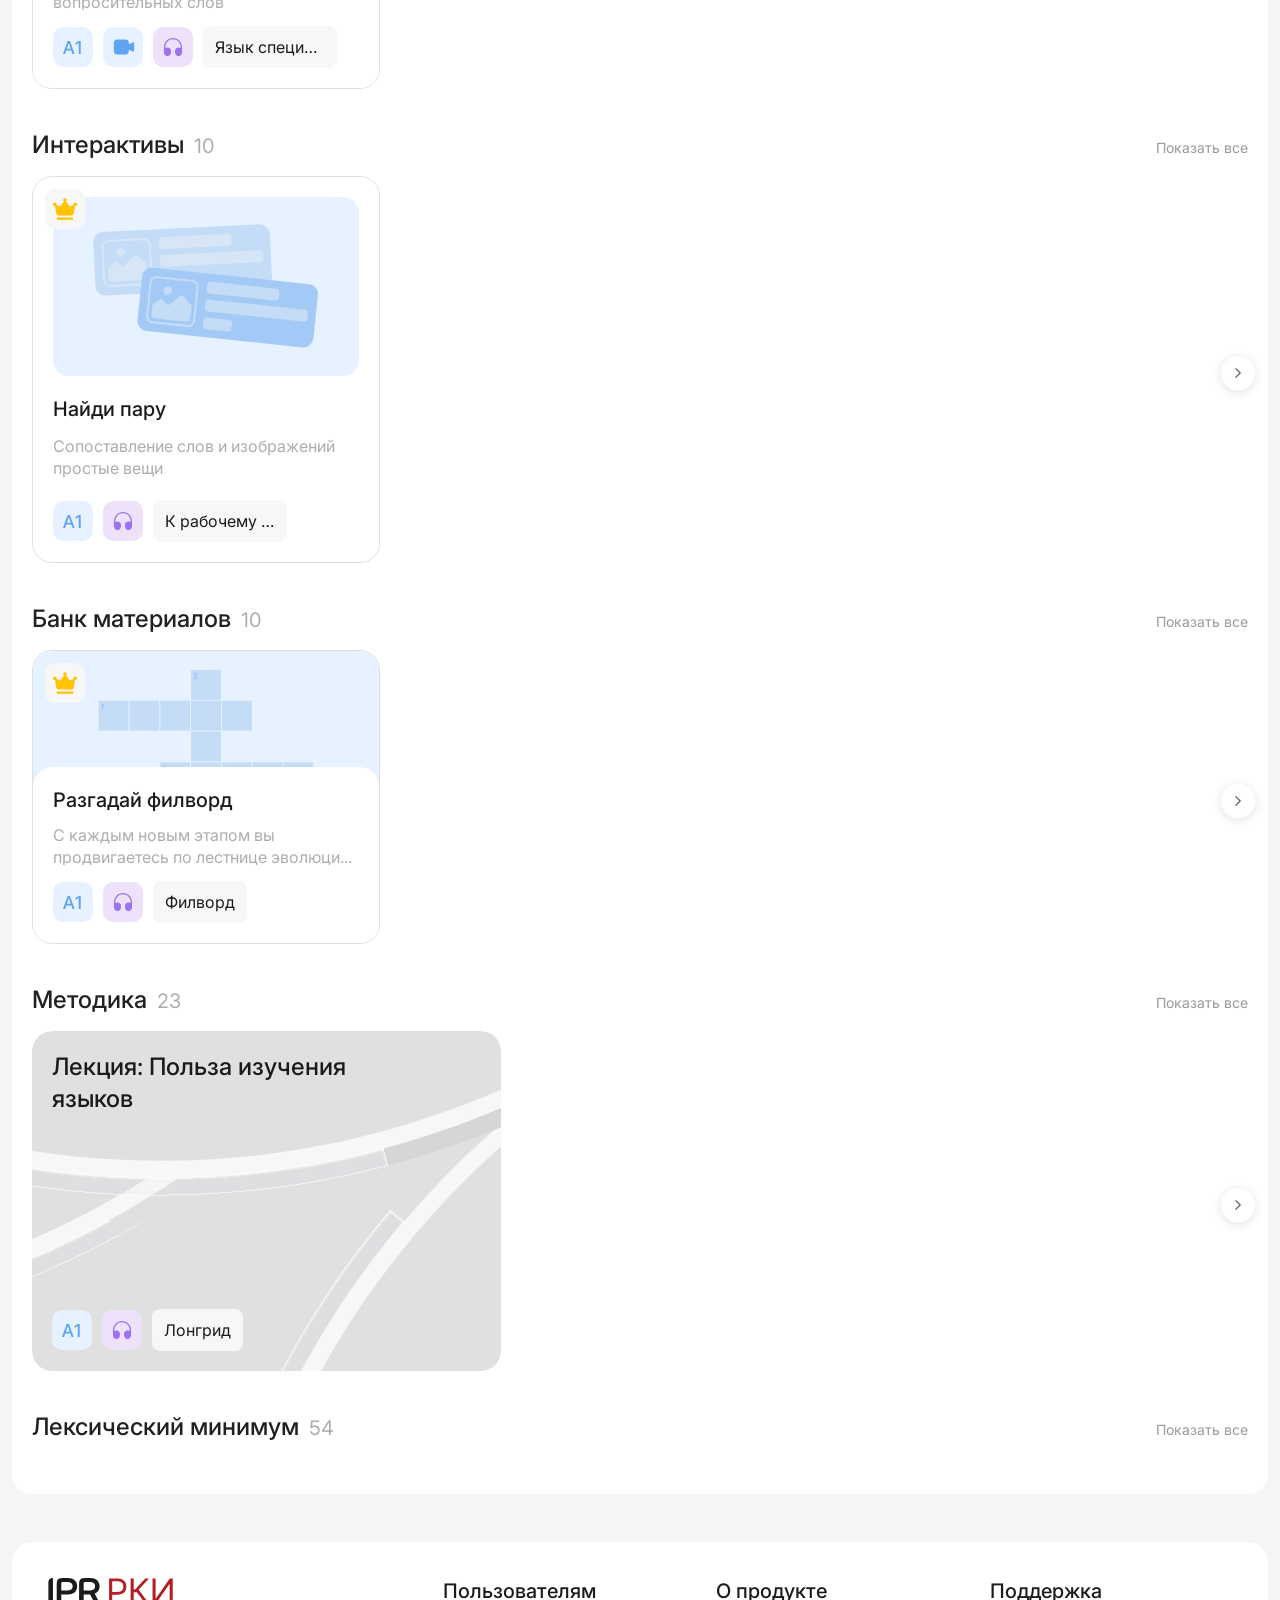
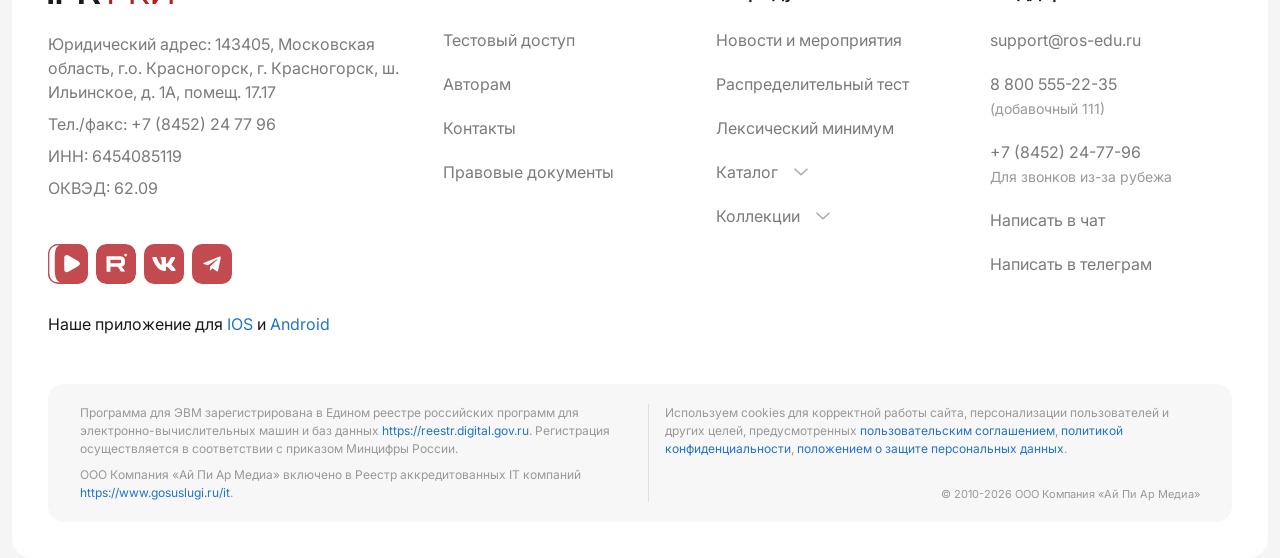
==== commit 910cb964: "причесала кнопки карусели (15)" ====
--- a/index.html
+++ b/index.html
@@ -263,8 +263,9 @@
                     <h2 class="section-title">Книги <span class="section-count">10</span></h2>
                     <a href="#" class="section-show-all">Показать все</a>
                 </div>
-                <div class="swiper books-carousel">
-                    <div class="swiper-wrapper">
+                <div class="books-carousel-shell">
+                    <div class="swiper books-carousel">
+                        <div class="swiper-wrapper">
                         <!-- Book card 1 -->
                         <div class="swiper-slide">
                             <div class="material-card material-card--book">
@@ -396,10 +397,11 @@
                                 </div>
                             </div>
                         </div>
+                        </div>
                     </div>
                     <!-- Navigation buttons -->
-                    <div class="swiper-button-prev"></div>
-                    <div class="swiper-button-next"></div>
+                    <div class="books-carousel-prev swiper-button-prev"></div>
+                    <div class="books-carousel-next swiper-button-next"></div>
                 </div>
             </section>
 
--- a/css/variables.css
+++ b/css/variables.css
@@ -5,6 +5,7 @@
 :root {
   /* ---- Brand Colors ---- */
   --color-primary: #B41E23;
+  --color-primary-pale: #E0A3A5;
   --color-primary-dark: #B41E23;
   --color-primary-hover: #F9E2E2;
   --color-primary-light: #D27679;
@@ -18,7 +19,7 @@
   --color-gray-300: #F7F7F7;
   --color-gray-400: #BDBDBD;
   --color-gray-500: #999999;
-  --color-gray-600: #757575;
+  --color-gray-600: #7B7B7B;
   --color-gray-700: #ADADAD;
   --color-gray-800: #414141;
   --color-gray-900: #212121;
@@ -28,6 +29,7 @@
 
   --color-blue: #2373CE;
   --color-blue-pale: #E6F2FF;
+  --color-blue-pale2: #D7E6F7;
 
   --color-green-pale: #E5F8DD;
 
@@ -88,6 +90,8 @@
 
   /* ---- Layout ---- */
   --header-height: 90px;
+  --header-menu-bar-height: 62px;
+  --header-promo-height: 62px;
   --card-width: 200px;
   --card-gap: 16px;
   --container-max: 1440px;
--- a/css/components.css
+++ b/css/components.css
@@ -17,10 +17,6 @@
   z-index: 100;
 }
 
-.site-header .container {
-  height: var(--header-height);
-}
-
 .site-header .container .header-inner {
   border-radius: var(--radius-header);
   background: var(--color-white);
@@ -34,6 +30,25 @@
 }
 
 .site-header .container .header-inner .search-input-wrap {
+  margin-bottom: 0;
+  width: 100%;
+}
+
+.site-header--with-submenu {
+  height: auto;
+  display: flex;
+  flex-direction: column;
+}
+
+.site-header__primary .container {
+  height: var(--header-height);
+}
+
+.site-header__primary .container .header-inner {
+  border-radius: var(--radius-header) var(--radius-header) 0 0 ;
+}
+
+.site-header__primary .container .header-inner .search-input-wrap {
   margin-bottom: 0;
   width: 100%;
 }
@@ -248,6 +263,67 @@
 }
 
 /* =====================
+   HEADER — второе меню и баннер (main)
+   ===================== */
+.site-header__menu-bar {
+  background: var(--color-white);
+  border-top: 1px solid #E8E8E8;
+  min-height: var(--header-menu-bar-height);
+  display: flex;
+  align-items: center;
+  padding: 18px 32px;
+  gap: 20px;
+}
+
+.header-secondary-nav__trigger {
+  display: inline-flex;
+  align-items: flex-end;
+  gap: 10px;
+  border: 0;
+  background: transparent;
+  cursor: pointer;
+  font-family: inherit;
+  font-size: var(--font-size-md);
+  font-weight: 400;
+  color: var(--color-gray-700);
+  transition: color var(--transition-fast);
+}
+
+.header-secondary-nav__trigger:hover span {
+  color: var(--color-primary) !important;
+}
+
+.site-header__promo {
+  background-color: #EFCFD0;
+  display: flex;
+  align-items: center;
+  justify-content: center;
+  border-radius: 0 0 20px 20px;
+  position: relative;
+  min-height: var(--header-promo-height);
+}
+
+.site-header__promo-text {
+  margin: 0;
+  text-align: center;
+  font-size: 16px;
+  font-weight: var(--font-weight-medium);
+  color: var(--color-main);
+}
+
+.site-header__promo .img1 {
+    position: absolute;
+    top: 0;
+    left: 0;
+}
+
+.site-header__promo .img2 {
+    position: absolute;
+    top: 0;
+    right: 0;
+}
+
+/* =====================
    CONTENT
    ===================== */
 
@@ -270,7 +346,7 @@
 }
 
 .breadcrumb-bar .breadcrumb-active {
-  color: var(--color-blue);
+  color: var(--color-main);
 }
 
 .breadcrumb-bar .separator {
@@ -710,4 +786,331 @@
   border-color: var(--color-gray-hover);
   cursor: not-allowed;
   box-shadow: none;
+}
+
+/* =====================
+   LEXICON WORD CARD
+   ===================== */
+.lexicon-words {
+  margin-top: 16px;
+}
+
+.lexicon-word-card {
+  background: var(--color-white);
+  border-radius: var(--radius-header);
+  padding: 20px;
+  display: flex;
+  align-items: flex-start;
+  gap: 16px;
+}
+
+.lexicon-word-card__media {
+  flex: 0 0 auto;
+  display: flex;
+  flex-direction: column;
+  align-items: center;
+  gap: 10px;
+}
+
+.lexicon-word-card__play {
+  width: 60px;
+  height: 60px;
+  border: 0;
+  padding: 0;
+  background: transparent;
+  cursor: pointer;
+  color: inherit;
+}
+
+.lexicon-word-card__play svg {
+  width: 60px;
+  height: 60px;
+  display: block;
+}
+
+.lexicon-word-card__play-icon svg,
+.lexicon-word-card__pause-icon svg {
+  width: 60px;
+  height: 60px;
+  display: block;
+}
+
+.lexicon-word-card__pause-icon[hidden] {
+  display: none;
+}
+
+.lexicon-word-card__play-icon[hidden] {
+  display: none;
+}
+
+.lexicon-word-card__duration {
+  font-size: 13px;
+  color: #999;
+  line-height: 1;
+}
+
+.lexicon-word-card__body {
+  flex: 1;
+  min-width: 0;
+}
+
+.lexicon-word-card__title {
+  font-size: 20px;
+  font-weight: var(--font-weight-medium);
+  color: var(--color-main);
+  margin-bottom: 8px;
+}
+
+.lexicon-word-card__extra {
+  font-size: var(--font-size-md);
+  color: var(--color-gray-500);
+  line-height: 1.35;
+  margin-bottom: 10px;
+}
+
+.lexicon-word-card__translation {
+  font-size: var(--font-size-md);
+  color: var(--color-gray-700);
+  line-height: 1.35;
+  display: flex;
+  align-items: baseline;
+  gap: 4px;
+}
+
+.lexicon-word-card__translation-prefix {
+  color: var(--color-gray-500);
+  flex-shrink: 0;
+  font-size: 16px;
+}
+
+.lexicon-word-card__translation-text {
+  min-width: 0;
+  flex: 1;
+  white-space: nowrap;
+  overflow: hidden;
+  text-overflow: ellipsis;
+  color: var(--color-gray-500);
+  font-size: 16px;
+}
+
+.lexicon-word-card.is-expanded .lexicon-word-card__translation-text {
+  white-space: normal;
+  overflow: visible;
+  text-overflow: clip;
+}
+
+.lexicon-word-card.is-expanded .lexicon-word-card__translation {
+  align-items: flex-start;
+}
+
+.lexicon-word-card__toggle {
+  margin-top: 0;
+  font-size: 13px;
+  color: #999;
+  background: transparent;
+  border: 0;
+  padding: 0;
+  cursor: pointer;
+  display: inline-flex;
+  flex: 0 0 auto;
+  align-self: flex-end;
+  margin-left: 10px;
+}
+
+.lexicon-word-card__toggle:hover {
+  color: var(--color-primary);
+}
+
+.lexicon-word-card__toggle:focus-visible {
+  outline: 2px solid var(--color-primary);
+  outline-offset: 2px;
+  border-radius: 8px;
+}
+
+.lexicon-word-card__toggle-label {
+    color: var(--color-gray-500);
+    font-size: 16px;
+}
+
+.lexicon-word-card__toggle-label:hover {
+    color: var(--color-main);
+}
+
+/* =====================
+   TAB PILLS
+   ===================== */
+
+.tab-pills {
+  display: flex;
+  flex-wrap: wrap;
+  gap: var(--space-sm);
+}
+
+.tab-pill {
+  display: inline-flex;
+  align-items: center;
+  gap: 4px;
+  padding: 12px 16px;
+  border-radius: var(--radius-pill);
+  border: 1px solid var(--color-gray-hover);
+  background: var(--color-gray-hover);
+  font-size: var(--font-size-md);
+  cursor: pointer;
+  transition: all var(--transition-fast);
+  white-space: nowrap;
+}
+
+.tab-pill:hover,
+.tab-pill.active {
+  border-color: var(--color-primary-hover);
+  background: var(--color-primary-hover);
+  color: var(--color-primary);
+}
+
+
+/* =====================
+   CALENDAR
+   ===================== */
+
+.collection-date-picker-wrap {
+  position: relative;
+}
+
+.collection-date-picker-btn {
+  display: flex;
+  align-items: center;
+  gap: 0.75rem;
+  padding: 13px 16px;
+  border: none;
+  border-radius: 10px;
+  background-color: var(--color-gray-hover);
+  color: var(--color-main);
+  font-family: inherit;
+  font-size: 16px;
+  cursor: pointer;
+  transition: background-color 0.2s ease;
+  min-width: 340px;
+  text-align: left;
+}
+
+.collection-date-picker-btn:hover {
+  background-color: #E0E0E0;
+}
+
+.collection-date-picker-btn:focus {
+  outline: 2px solid var(--color-primary, #B41E23);
+  outline-offset: 2px;
+}
+
+.collection-date-picker-btn[aria-expanded="true"] .collection-date-picker-arrow {
+  transform: rotate(180deg);
+}
+
+.collection-date-picker-icon {
+  flex-shrink: 0;
+  opacity: 0.7;
+}
+
+.collection-date-picker-text {
+  flex: 1;
+  overflow: hidden;
+  text-overflow: ellipsis;
+  white-space: nowrap;
+  color: var(--color-gray-600);
+}
+
+.collection-date-picker-btn.has-value .collection-date-picker-text {
+  color: var(--color-main);
+}
+
+.collection-date-picker-arrow {
+  flex-shrink: 0;
+  transition: transform 0.2s ease;
+}
+
+.collection-date-picker-dropdown {
+  position: absolute;
+  top: calc(100% + 8px);
+  left: 0;
+  z-index: 100;
+  background: #FFFFFF;
+  border-radius: 16px;
+  box-shadow: 0 4px 24px rgba(0,0,0,0.12);
+  padding: 1rem;
+  min-width: 300px;
+  display: none;
+}
+
+.collection-date-picker-dropdown.is-open {
+  display: block;
+}
+
+.collection-date-picker-calendar .calendar-header {
+  display: flex;
+  align-items: center;
+  justify-content: space-between;
+  margin-bottom: 1rem;
+}
+
+.collection-date-picker-calendar .calendar-nav {
+  background: none;
+  border: none;
+  cursor: pointer;
+  padding: 4px;
+  color: var(--color-main);
+}
+
+.collection-date-picker-calendar .calendar-nav:hover {
+  color: var(--color-primary);
+}
+
+.collection-date-picker-calendar .calendar-weekdays {
+  display: grid;
+  grid-template-columns: repeat(7, 1fr);
+  gap: 2px;
+  margin-bottom: 0.5rem;
+  font-size: 0.75rem;
+  color: var(--color-gray-500);
+  text-align: center;
+}
+
+.collection-date-picker-calendar .calendar-days {
+  display: grid;
+  grid-template-columns: repeat(7, 1fr);
+  gap: 2px;
+}
+
+.collection-date-picker-calendar .calendar-day {
+  aspect-ratio: 1;
+  display: flex;
+  align-items: center;
+  justify-content: center;
+  border-radius: 8px;
+  font-size: 0.875rem;
+  cursor: pointer;
+  transition: background-color 0.2s ease;
+}
+
+.collection-date-picker-calendar .calendar-day:hover {
+  background-color: var(--color-gray-100);
+}
+
+.collection-date-picker-calendar .calendar-day--other {
+  color: var(--color-gray-400);
+}
+
+.collection-date-picker-calendar .calendar-day--selectable:hover {
+  background-color: var(--color-primary-hover);
+  color: var(--color-primary);
+}
+
+.collection-date-picker-calendar .calendar-day--in-range {
+  background-color: var(--color-primary-hover);
+  color: var(--color-primary);
+}
+
+.collection-date-picker-calendar .calendar-day--range-start,
+.collection-date-picker-calendar .calendar-day--range-end {
+  background-color: var(--color-primary);
+  color: var(--color-white);
 }
--- a/css/cards.css
+++ b/css/cards.css
@@ -386,17 +386,33 @@
   position: absolute;
   top: 16px;
   left: 16px;
-  z-index: 2;
-  padding: 8px 16px;
+  padding: 10px 12px;
   border-radius: var(--radius-pill);
-  background: #7BA4C20D;
-  border: 1px solid #E9E9E926;
+  background: rgba(123, 164, 194, 0.12);
+  z-index: 1;
   backdrop-filter: blur(4px);
   -webkit-backdrop-filter: blur(4px);
+  color: var(--color-white);
   font-size: var(--font-size-md);
   font-weight: var(--font-weight-normal);
-  color: var(--color-white);
   line-height: 1;
+}
+
+.material-card--news .card-badge:before {
+  content: '';
+  position: absolute;
+  inset: 0;
+  border-radius: inherit;
+  padding: 1px;
+  background: linear-gradient(16deg,
+  rgba(233, 233, 233, 0.1) 0%,
+  rgba(233, 233, 233, 1) 30%,
+  rgba(233, 233, 233, 0.1) 129%);
+  -webkit-mask: linear-gradient(#fff 0 0) content-box,
+  linear-gradient(#fff 0 0);
+  -webkit-mask-composite: xor;
+  mask-composite: exclude;
+  z-index: -1;
 }
 
 .material-card--news .card-body {
@@ -444,3 +460,173 @@
   margin-top: 4px;
 }
 
+/* ============================================
+   COLLECTION CARD modifier
+   ============================================ */
+.material-card--collection {
+  width: 324px;
+  border-radius: var(--radius-header);
+  background: var(--color-white);
+  overflow: hidden;
+  position: relative;
+}
+
+.material-card--collection .card-image {
+  position: relative;
+  width: 100%;
+  background: var(--color-gray-200);
+}
+
+.card-collection-img {
+  width: 100%;
+  height: 192px;
+  object-fit: cover;
+  display: block;
+}
+
+.card-collection-badge {
+  position: absolute;
+  top: 16px;
+  left: 16px;
+  padding: 10px 12px;
+  border-radius: var(--radius-pill);
+  background: rgba(123, 164, 194, 0.12);
+  z-index: 1;
+  backdrop-filter: blur(4px);
+  -webkit-backdrop-filter: blur(4px);
+  color: var(--color-white);
+  font-size: var(--font-size-md);
+  font-weight: var(--font-weight-normal);
+  line-height: 1;
+}
+
+.card-collection-badge::before {
+    content: '';
+    position: absolute;
+    inset: 0;
+    border-radius: inherit;
+    padding: 1px;
+    background: linear-gradient(16deg,
+    rgba(233, 233, 233, 0.1) 0%,
+    rgba(233, 233, 233, 1) 30%,
+    rgba(233, 233, 233, 0.1) 129%);
+    -webkit-mask: linear-gradient(#fff 0 0) content-box,
+    linear-gradient(#fff 0 0);
+    -webkit-mask-composite: xor;
+    mask-composite: exclude;
+    z-index: -1;
+}
+
+.material-card--collection .card-body {
+  padding: 16px 20px 20px;
+}
+
+.material-card--collection .card-title {
+  font-size: var(--font-size-xl);
+  margin-bottom: 12px;
+  display: -webkit-box;
+  -webkit-line-clamp: 1;
+  -webkit-box-orient: vertical;
+  overflow: hidden;
+  text-overflow: ellipsis;
+}
+
+.material-card--collection .card-description {
+  font-size: var(--font-size-md);
+  color: var(--color-gray-700);
+  line-height: 1.4;
+  margin-bottom: 0;
+  display: -webkit-box;
+  -webkit-line-clamp: 2;
+  -webkit-box-orient: vertical;
+  overflow: hidden;
+  text-overflow: ellipsis;
+  font-weight: var(--font-weight-normal);
+}
+
+.material-card--collection .card-body {
+    padding: 16px 20px 20px;
+}
+
+.material-card--collection .card-link {
+    position: absolute;
+    inset: 0;
+    z-index: 2;
+    text-decoration: none;
+    color: inherit;
+}
+
+/* ============================================
+   SPECIALTY CARD modifier
+   ============================================ */
+.material-card--specialty {
+  width: 348px;
+  border-radius: var(--radius-header);
+  background: var(--color-white);
+  box-shadow: var(--shadow-card);
+  padding: 20px;
+  display: flex;
+  flex-direction: column;
+  position: relative;
+  overflow: hidden;
+  height: 100%;
+}
+
+.material-card--specialty .card-link {
+  position: absolute;
+  inset: 0;
+  z-index: 2;
+  text-decoration: none;
+  color: inherit;
+}
+
+.material-card--specialty .card-title {
+  font-size: var(--font-size-xl);
+  font-weight: var(--font-weight-medium);
+  color: var(--color-main);
+  margin-bottom: 8px;
+  display: -webkit-box;
+  -webkit-line-clamp: 2;
+  -webkit-box-orient: vertical;
+  overflow: hidden;
+  text-overflow: ellipsis;
+}
+
+.material-card--specialty .card-meta {
+  font-size: var(--font-size-md);
+  color: var(--color-gray-500);
+  margin-bottom: 16px;
+  margin-top: auto;
+}
+
+.specialty-progress {
+    background: var(--color-blue-pale);
+    overflow: hidden;
+    position: absolute;
+    bottom: 0;
+    height: 16px;
+    width: 100%;
+    left: 0;
+}
+
+.specialty-progress__filled {
+  height: 100%;
+  background: var(--color-primary-pale);
+  border-radius: inherit;
+  width: 70%;
+}
+
+.specialty-carousel .swiper-slide:nth-child(2n) .specialty-progress__filled {
+    background: var(--color-blue-pale2);
+}
+
+.material-card--specialty:hover .specialty-progress__filled {
+    background: var(--color-primary-light);
+}
+.material-card--specialty:hover .specialty-progress {
+    background: var(--color-blue-pale2);
+}
+
+.specialty-carousel .swiper-slide:nth-child(2n) .material-card--specialty:hover .specialty-progress__filled {
+    background: #A3CAF7;
+}
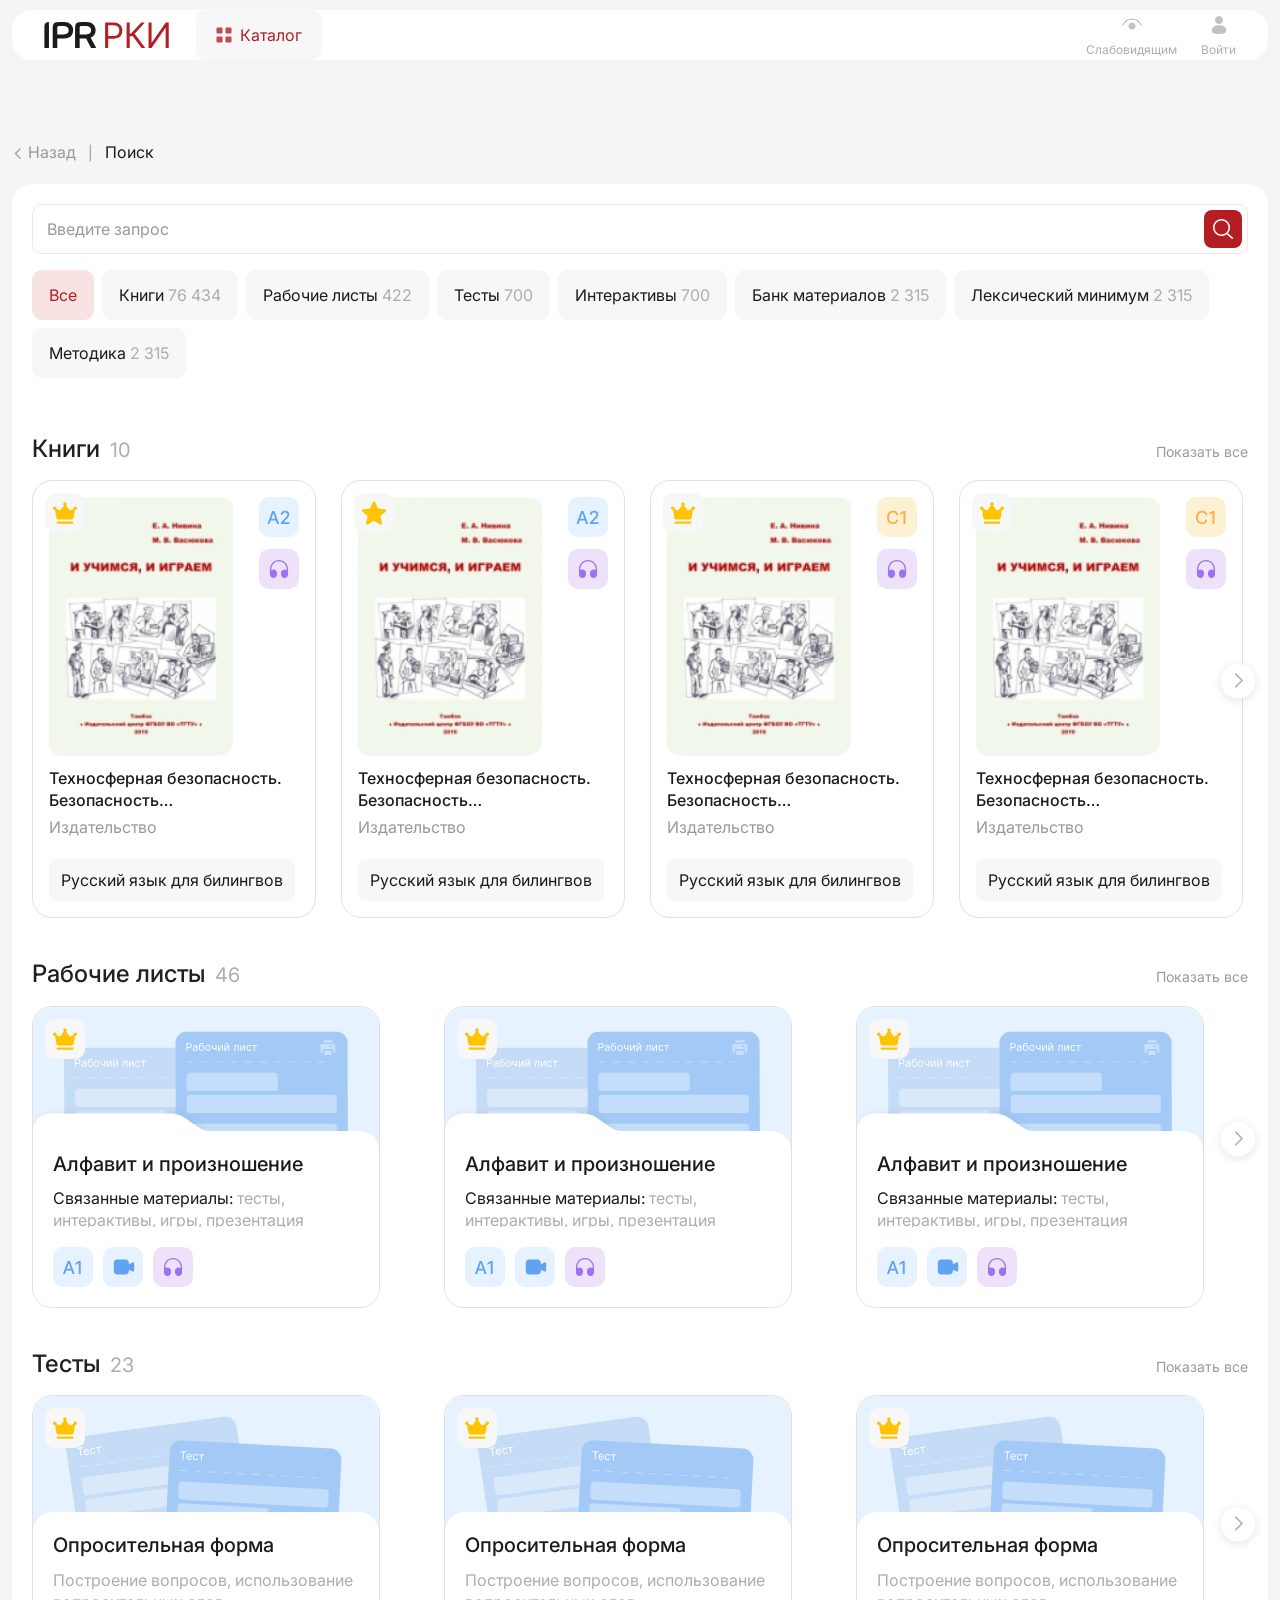
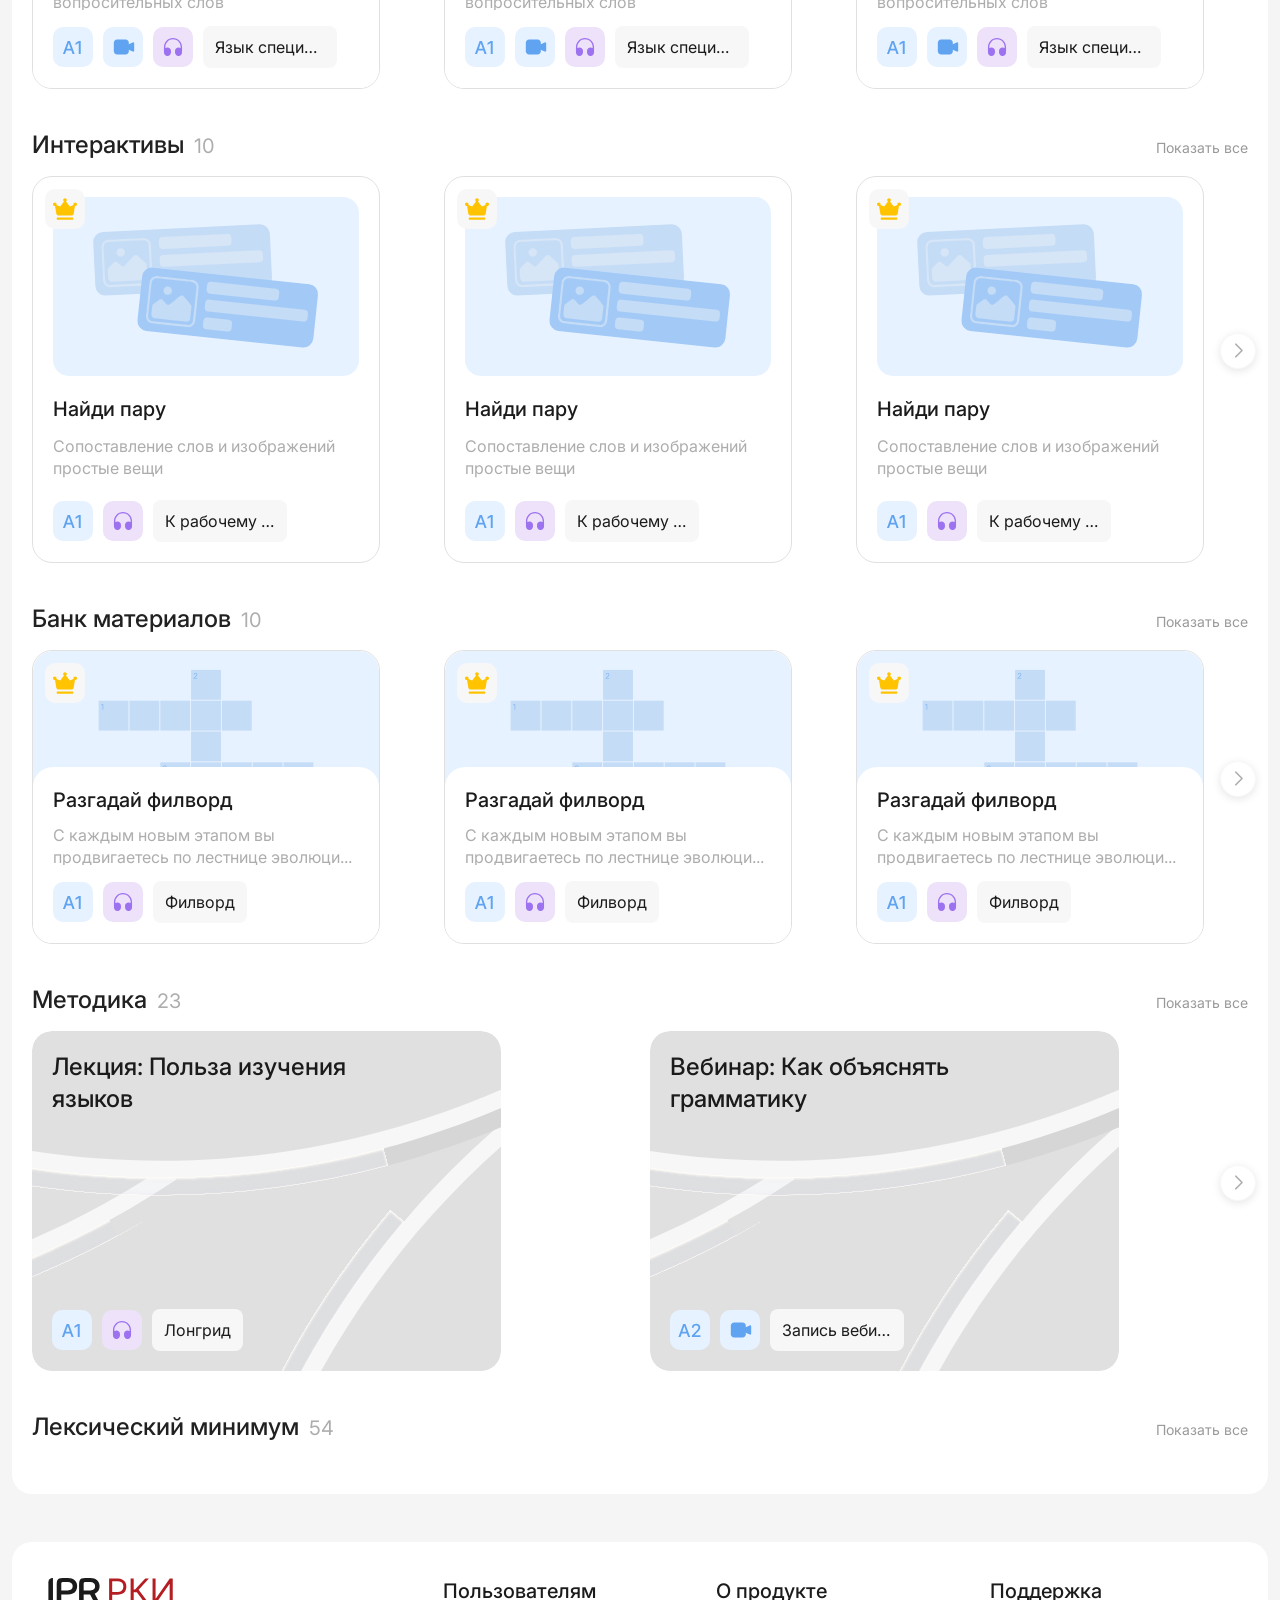
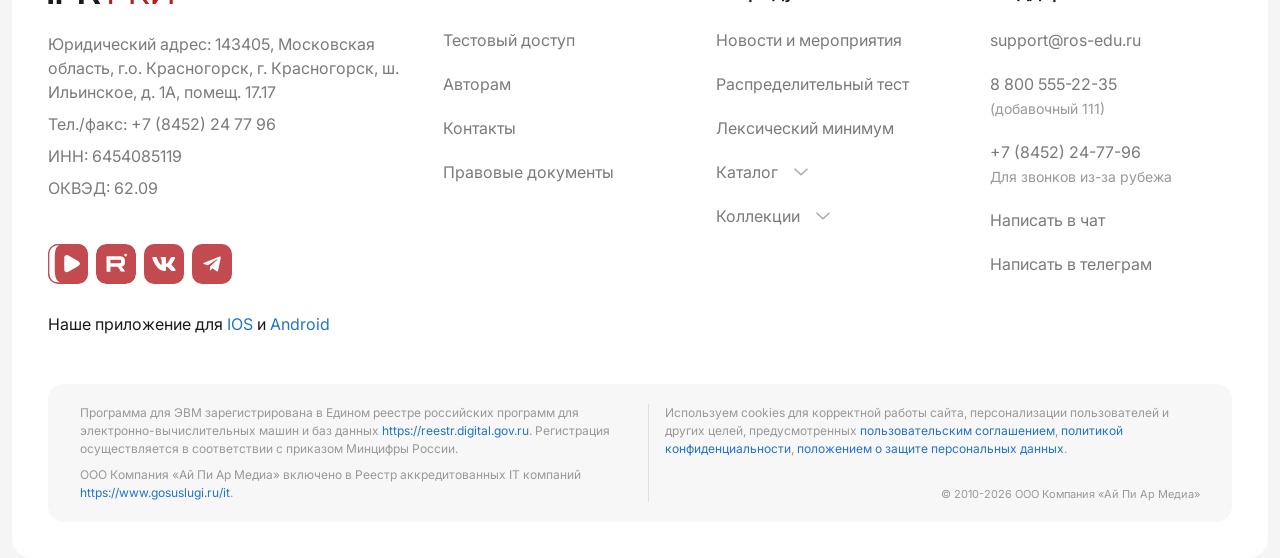
==== commit 6abad267: "upd carousel for search page" ====
--- a/index.html
+++ b/index.html
@@ -411,34 +411,188 @@
                     <h2 class="section-title">Рабочие листы <span class="section-count">46</span></h2>
                     <a href="#" class="section-show-all">Показать все</a>
                 </div>
-                <div class="scroll-container">
-                    <div class="scroll-row">
-
-                        <!-- Worksheet 1 -->
-                        <div class="material-card material-card--worksheet">
-                            <div class="card-image">
-                                <img src="img/card/default-worklist.svg" alt="Алфавит и произношение">
-                                <img src="img/icons/crown.svg" class="card-icon-start" width="40" height="40" alt="">
-                            </div>
-
-                            <div class="card-body">
-                                <img src="img/card/worklist-additional.svg" class="additional" alt="">
-                                <div class="card-title">Алфавит и произношение</div>
-                                <div class="card-description text-truncate-2"><span>Связанные материалы:</span> тесты,
-                                    интерактивы, игры, презентация
-                                </div>
-                                <div class="card-footer">
-                                    <img src="img/icons/level-a1.svg" class="card-icon" width="40" height="40" alt="">
-                                    <img src="img/icons/type-video.svg" class="card-icon" width="40" height="40" alt="">
-                                    <img src="img/icons/type-audio.svg" class="card-icon" width="40" height="40" alt="">
+                <div class="worksheets-carousel-shell">
+                    <div class="swiper worksheets-carousel">
+                        <div class="swiper-wrapper">
+                            <div class="swiper-slide">
+                                <div class="material-card material-card--worksheet">
+                                    <div class="card-image">
+                                        <img src="img/card/default-worklist.svg" alt="Алфавит и произношение">
+                                        <img src="img/icons/crown.svg" class="card-icon-start" width="40" height="40" alt="">
+                                    </div>
+
+                                    <div class="card-body">
+                                        <img src="img/card/worklist-additional.svg" class="additional" alt="">
+                                        <div class="card-title">Алфавит и произношение</div>
+                                        <div class="card-description text-truncate-2"><span>Связанные материалы:</span> тесты,
+                                            интерактивы, игры, презентация
+                                        </div>
+                                        <div class="card-footer">
+                                            <img src="img/icons/level-a1.svg" class="card-icon" width="40" height="40" alt="">
+                                            <img src="img/icons/type-video.svg" class="card-icon" width="40" height="40" alt="">
+                                            <img src="img/icons/type-audio.svg" class="card-icon" width="40" height="40" alt="">
+                                        </div>
+                                    </div>
+                                </div>
+                            </div>
+
+                            <div class="swiper-slide">
+                                <div class="material-card material-card--worksheet">
+                                    <div class="card-image">
+                                        <img src="img/card/default-worklist.svg" alt="Алфавит и произношение">
+                                        <img src="img/icons/crown.svg" class="card-icon-start" width="40" height="40" alt="">
+                                    </div>
+
+                                    <div class="card-body">
+                                        <img src="img/card/worklist-additional.svg" class="additional" alt="">
+                                        <div class="card-title">Алфавит и произношение</div>
+                                        <div class="card-description text-truncate-2"><span>Связанные материалы:</span> тесты,
+                                            интерактивы, игры, презентация
+                                        </div>
+                                        <div class="card-footer">
+                                            <img src="img/icons/level-a1.svg" class="card-icon" width="40" height="40" alt="">
+                                            <img src="img/icons/type-video.svg" class="card-icon" width="40" height="40" alt="">
+                                            <img src="img/icons/type-audio.svg" class="card-icon" width="40" height="40" alt="">
+                                        </div>
+                                    </div>
+                                </div>
+                            </div>
+
+                            <div class="swiper-slide">
+                                <div class="material-card material-card--worksheet">
+                                    <div class="card-image">
+                                        <img src="img/card/default-worklist.svg" alt="Алфавит и произношение">
+                                        <img src="img/icons/crown.svg" class="card-icon-start" width="40" height="40" alt="">
+                                    </div>
+
+                                    <div class="card-body">
+                                        <img src="img/card/worklist-additional.svg" class="additional" alt="">
+                                        <div class="card-title">Алфавит и произношение</div>
+                                        <div class="card-description text-truncate-2"><span>Связанные материалы:</span> тесты,
+                                            интерактивы, игры, презентация
+                                        </div>
+                                        <div class="card-footer">
+                                            <img src="img/icons/level-a1.svg" class="card-icon" width="40" height="40" alt="">
+                                            <img src="img/icons/type-video.svg" class="card-icon" width="40" height="40" alt="">
+                                            <img src="img/icons/type-audio.svg" class="card-icon" width="40" height="40" alt="">
+                                        </div>
+                                    </div>
+                                </div>
+                            </div>
+
+                            <div class="swiper-slide">
+                                <div class="material-card material-card--worksheet">
+                                    <div class="card-image">
+                                        <img src="img/card/default-worklist.svg" alt="Алфавит и произношение">
+                                        <img src="img/icons/crown.svg" class="card-icon-start" width="40" height="40" alt="">
+                                    </div>
+
+                                    <div class="card-body">
+                                        <img src="img/card/worklist-additional.svg" class="additional" alt="">
+                                        <div class="card-title">Алфавит и произношение</div>
+                                        <div class="card-description text-truncate-2"><span>Связанные материалы:</span> тесты,
+                                            интерактивы, игры, презентация
+                                        </div>
+                                        <div class="card-footer">
+                                            <img src="img/icons/level-a1.svg" class="card-icon" width="40" height="40" alt="">
+                                            <img src="img/icons/type-video.svg" class="card-icon" width="40" height="40" alt="">
+                                            <img src="img/icons/type-audio.svg" class="card-icon" width="40" height="40" alt="">
+                                        </div>
+                                    </div>
+                                </div>
+                            </div>
+
+                            <div class="swiper-slide">
+                                <div class="material-card material-card--worksheet">
+                                    <div class="card-image">
+                                        <img src="img/card/default-worklist.svg" alt="Алфавит и произношение">
+                                        <img src="img/icons/crown.svg" class="card-icon-start" width="40" height="40" alt="">
+                                    </div>
+
+                                    <div class="card-body">
+                                        <img src="img/card/worklist-additional.svg" class="additional" alt="">
+                                        <div class="card-title">Алфавит и произношение</div>
+                                        <div class="card-description text-truncate-2"><span>Связанные материалы:</span> тесты,
+                                            интерактивы, игры, презентация
+                                        </div>
+                                        <div class="card-footer">
+                                            <img src="img/icons/level-a1.svg" class="card-icon" width="40" height="40" alt="">
+                                            <img src="img/icons/type-video.svg" class="card-icon" width="40" height="40" alt="">
+                                            <img src="img/icons/type-audio.svg" class="card-icon" width="40" height="40" alt="">
+                                        </div>
+                                    </div>
+                                </div>
+                            </div>
+
+                            <div class="swiper-slide">
+                                <div class="material-card material-card--worksheet">
+                                    <div class="card-image">
+                                        <img src="img/card/default-worklist.svg" alt="Алфавит и произношение">
+                                        <img src="img/icons/crown.svg" class="card-icon-start" width="40" height="40" alt="">
+                                    </div>
+
+                                    <div class="card-body">
+                                        <img src="img/card/worklist-additional.svg" class="additional" alt="">
+                                        <div class="card-title">Алфавит и произношение</div>
+                                        <div class="card-description text-truncate-2"><span>Связанные материалы:</span> тесты,
+                                            интерактивы, игры, презентация
+                                        </div>
+                                        <div class="card-footer">
+                                            <img src="img/icons/level-a1.svg" class="card-icon" width="40" height="40" alt="">
+                                            <img src="img/icons/type-video.svg" class="card-icon" width="40" height="40" alt="">
+                                            <img src="img/icons/type-audio.svg" class="card-icon" width="40" height="40" alt="">
+                                        </div>
+                                    </div>
+                                </div>
+                            </div>
+
+                            <div class="swiper-slide">
+                                <div class="material-card material-card--worksheet">
+                                    <div class="card-image">
+                                        <img src="img/card/default-worklist.svg" alt="Алфавит и произношение">
+                                        <img src="img/icons/crown.svg" class="card-icon-start" width="40" height="40" alt="">
+                                    </div>
+
+                                    <div class="card-body">
+                                        <img src="img/card/worklist-additional.svg" class="additional" alt="">
+                                        <div class="card-title">Алфавит и произношение</div>
+                                        <div class="card-description text-truncate-2"><span>Связанные материалы:</span> тесты,
+                                            интерактивы, игры, презентация
+                                        </div>
+                                        <div class="card-footer">
+                                            <img src="img/icons/level-a1.svg" class="card-icon" width="40" height="40" alt="">
+                                            <img src="img/icons/type-video.svg" class="card-icon" width="40" height="40" alt="">
+                                            <img src="img/icons/type-audio.svg" class="card-icon" width="40" height="40" alt="">
+                                        </div>
+                                    </div>
+                                </div>
+                            </div>
+
+                            <div class="swiper-slide">
+                                <div class="material-card material-card--worksheet">
+                                    <div class="card-image">
+                                        <img src="img/card/default-worklist.svg" alt="Алфавит и произношение">
+                                        <img src="img/icons/crown.svg" class="card-icon-start" width="40" height="40" alt="">
+                                    </div>
+
+                                    <div class="card-body">
+                                        <img src="img/card/worklist-additional.svg" class="additional" alt="">
+                                        <div class="card-title">Алфавит и произношение</div>
+                                        <div class="card-description text-truncate-2"><span>Связанные материалы:</span> тесты,
+                                            интерактивы, игры, презентация
+                                        </div>
+                                        <div class="card-footer">
+                                            <img src="img/icons/level-a1.svg" class="card-icon" width="40" height="40" alt="">
+                                            <img src="img/icons/type-video.svg" class="card-icon" width="40" height="40" alt="">
+                                            <img src="img/icons/type-audio.svg" class="card-icon" width="40" height="40" alt="">
+                                        </div>
+                                    </div>
                                 </div>
                             </div>
                         </div>
-
-                    </div>
-                    <button class="scroll-arrow scroll-arrow--right" aria-label="Прокрутить вправо">
-                        <img src="img/icons/chevron-right.svg" class="icon" width="14" height="14" alt="">
-                    </button>
+                    </div>
+                    <div class="worksheets-carousel-prev swiper-button-prev"></div>
+                    <div class="worksheets-carousel-next swiper-button-next"></div>
                 </div>
             </section>
 
@@ -448,33 +602,138 @@
                     <h2 class="section-title">Тесты <span class="section-count">23</span></h2>
                     <a href="#" class="section-show-all">Показать все</a>
                 </div>
-                <div class="scroll-container">
-                    <div class="scroll-row">
-
-                        <!-- Test 1 - pink -->
-                        <div class="material-card material-card--test">
-                            <div class="card-image">
-                                <img src="img/card/default-test.svg" alt="">
-                                <img src="img/icons/crown.svg" class="card-icon-start" width="40" height="40" alt="">
-                            </div>
-                            <div class="card-body">
-                                <div class="card-title">Опросительная форма</div>
-                                <div class="card-description text-truncate-2">Построение вопросов, использование
-                                    вопросительных слов
-                                </div>
-                                <div class="card-footer">
-                                    <img src="img/icons/level-a1.svg" class="level-badge-icon" width="40" height="40"
-                                         alt="A1">
-                                    <img src="img/icons/type-video.svg" class="card-icon" width="40" height="40" alt="">
-                                    <img src="img/icons/type-audio.svg" class="card-icon" width="40" height="40" alt="">
-                                    <span class="card-tag">Язык специальности</span>
+                <div class="tests-carousel-shell">
+                    <div class="swiper tests-carousel">
+                        <div class="swiper-wrapper">
+                            <div class="swiper-slide">
+                                <div class="material-card material-card--test">
+                                    <div class="card-image">
+                                        <img src="img/card/default-test.svg" alt="">
+                                        <img src="img/icons/crown.svg" class="card-icon-start" width="40" height="40" alt="">
+                                    </div>
+                                    <div class="card-body">
+                                        <div class="card-title">Опросительная форма</div>
+                                        <div class="card-description text-truncate-2">Построение вопросов, использование
+                                            вопросительных слов
+                                        </div>
+                                        <div class="card-footer">
+                                            <img src="img/icons/level-a1.svg" class="level-badge-icon" width="40" height="40" alt="A1">
+                                            <img src="img/icons/type-video.svg" class="card-icon" width="40" height="40" alt="">
+                                            <img src="img/icons/type-audio.svg" class="card-icon" width="40" height="40" alt="">
+                                            <span class="card-tag">Язык специальности</span>
+                                        </div>
+                                    </div>
+                                </div>
+                            </div>
+
+                            <div class="swiper-slide">
+                                <div class="material-card material-card--test">
+                                    <div class="card-image">
+                                        <img src="img/card/default-test.svg" alt="">
+                                        <img src="img/icons/crown.svg" class="card-icon-start" width="40" height="40" alt="">
+                                    </div>
+                                    <div class="card-body">
+                                        <div class="card-title">Опросительная форма</div>
+                                        <div class="card-description text-truncate-2">Построение вопросов, использование
+                                            вопросительных слов
+                                        </div>
+                                        <div class="card-footer">
+                                            <img src="img/icons/level-a1.svg" class="level-badge-icon" width="40" height="40" alt="A1">
+                                            <img src="img/icons/type-video.svg" class="card-icon" width="40" height="40" alt="">
+                                            <img src="img/icons/type-audio.svg" class="card-icon" width="40" height="40" alt="">
+                                            <span class="card-tag">Язык специальности</span>
+                                        </div>
+                                    </div>
+                                </div>
+                            </div>
+
+                            <div class="swiper-slide">
+                                <div class="material-card material-card--test">
+                                    <div class="card-image">
+                                        <img src="img/card/default-test.svg" alt="">
+                                        <img src="img/icons/crown.svg" class="card-icon-start" width="40" height="40" alt="">
+                                    </div>
+                                    <div class="card-body">
+                                        <div class="card-title">Опросительная форма</div>
+                                        <div class="card-description text-truncate-2">Построение вопросов, использование
+                                            вопросительных слов
+                                        </div>
+                                        <div class="card-footer">
+                                            <img src="img/icons/level-a1.svg" class="level-badge-icon" width="40" height="40" alt="A1">
+                                            <img src="img/icons/type-video.svg" class="card-icon" width="40" height="40" alt="">
+                                            <img src="img/icons/type-audio.svg" class="card-icon" width="40" height="40" alt="">
+                                            <span class="card-tag">Язык специальности</span>
+                                        </div>
+                                    </div>
+                                </div>
+                            </div>
+
+                            <div class="swiper-slide">
+                                <div class="material-card material-card--test">
+                                    <div class="card-image">
+                                        <img src="img/card/default-test.svg" alt="">
+                                        <img src="img/icons/crown.svg" class="card-icon-start" width="40" height="40" alt="">
+                                    </div>
+                                    <div class="card-body">
+                                        <div class="card-title">Опросительная форма</div>
+                                        <div class="card-description text-truncate-2">Построение вопросов, использование
+                                            вопросительных слов
+                                        </div>
+                                        <div class="card-footer">
+                                            <img src="img/icons/level-a1.svg" class="level-badge-icon" width="40" height="40" alt="A1">
+                                            <img src="img/icons/type-video.svg" class="card-icon" width="40" height="40" alt="">
+                                            <img src="img/icons/type-audio.svg" class="card-icon" width="40" height="40" alt="">
+                                            <span class="card-tag">Язык специальности</span>
+                                        </div>
+                                    </div>
+                                </div>
+                            </div>
+
+                            <div class="swiper-slide">
+                                <div class="material-card material-card--test">
+                                    <div class="card-image">
+                                        <img src="img/card/default-test.svg" alt="">
+                                        <img src="img/icons/crown.svg" class="card-icon-start" width="40" height="40" alt="">
+                                    </div>
+                                    <div class="card-body">
+                                        <div class="card-title">Опросительная форма</div>
+                                        <div class="card-description text-truncate-2">Построение вопросов, использование
+                                            вопросительных слов
+                                        </div>
+                                        <div class="card-footer">
+                                            <img src="img/icons/level-a1.svg" class="level-badge-icon" width="40" height="40" alt="A1">
+                                            <img src="img/icons/type-video.svg" class="card-icon" width="40" height="40" alt="">
+                                            <img src="img/icons/type-audio.svg" class="card-icon" width="40" height="40" alt="">
+                                            <span class="card-tag">Язык специальности</span>
+                                        </div>
+                                    </div>
+                                </div>
+                            </div>
+
+                            <div class="swiper-slide">
+                                <div class="material-card material-card--test">
+                                    <div class="card-image">
+                                        <img src="img/card/default-test.svg" alt="">
+                                        <img src="img/icons/crown.svg" class="card-icon-start" width="40" height="40" alt="">
+                                    </div>
+                                    <div class="card-body">
+                                        <div class="card-title">Опросительная форма</div>
+                                        <div class="card-description text-truncate-2">Построение вопросов, использование
+                                            вопросительных слов
+                                        </div>
+                                        <div class="card-footer">
+                                            <img src="img/icons/level-a1.svg" class="level-badge-icon" width="40" height="40" alt="A1">
+                                            <img src="img/icons/type-video.svg" class="card-icon" width="40" height="40" alt="">
+                                            <img src="img/icons/type-audio.svg" class="card-icon" width="40" height="40" alt="">
+                                            <span class="card-tag">Язык специальности</span>
+                                        </div>
+                                    </div>
                                 </div>
                             </div>
                         </div>
                     </div>
-                    <button class="scroll-arrow scroll-arrow--right" aria-label="Прокрутить вправо">
-                        <img src="img/icons/chevron-right.svg" class="icon" width="14" height="14" alt="">
-                    </button>
+                    <div class="tests-carousel-prev swiper-button-prev"></div>
+                    <div class="tests-carousel-next swiper-button-next"></div>
                 </div>
             </section>
 
@@ -484,33 +743,152 @@
                     <h2 class="section-title">Интерактивы <span class="section-count">10</span></h2>
                     <a href="#" class="section-show-all">Показать все</a>
                 </div>
-                <div class="scroll-container">
-                    <div class="scroll-row">
-
-                        <!-- Interactive 1 -->
-                        <div class="material-card material-card--interactive">
-                            <img src="img/icons/crown.svg" class="card-icon-start" width="40" height="40" alt="">
-                            <div class="card-image">
-                                <img src="img/card/default-interactive.svg" alt="">
-                            </div>
-                            <div class="card-body">
-                                <div class="card-title">Найди пару</div>
-                                <div class="card-description text-truncate-2">Сопоставление слов и изображений простые
-                                    вещи
-                                </div>
-                                <div class="card-footer">
-                                    <img src="img/icons/level-a1.svg" class="level-badge-icon" width="40" height="40"
-                                         alt="A1">
-                                    <img src="img/icons/type-audio.svg" class="card-icon" width="40" height="40" alt="">
-                                    <span class="card-tag">К рабочему листу</span>
+                <div class="interactives-carousel-shell">
+                    <div class="swiper interactives-carousel">
+                        <div class="swiper-wrapper">
+                            <div class="swiper-slide">
+                                <div class="material-card material-card--interactive">
+                                    <img src="img/icons/crown.svg" class="card-icon-start" width="40" height="40" alt="">
+                                    <div class="card-image">
+                                        <img src="img/card/default-interactive.svg" alt="">
+                                    </div>
+                                    <div class="card-body">
+                                        <div class="card-title">Найди пару</div>
+                                        <div class="card-description text-truncate-2">Сопоставление слов и изображений простые
+                                            вещи
+                                        </div>
+                                        <div class="card-footer">
+                                            <img src="img/icons/level-a1.svg" class="level-badge-icon" width="40" height="40" alt="A1">
+                                            <img src="img/icons/type-audio.svg" class="card-icon" width="40" height="40" alt="">
+                                            <span class="card-tag">К рабочему листу</span>
+                                        </div>
+                                    </div>
+                                </div>
+                            </div>
+
+                            <div class="swiper-slide">
+                                <div class="material-card material-card--interactive">
+                                    <img src="img/icons/crown.svg" class="card-icon-start" width="40" height="40" alt="">
+                                    <div class="card-image">
+                                        <img src="img/card/default-interactive.svg" alt="">
+                                    </div>
+                                    <div class="card-body">
+                                        <div class="card-title">Найди пару</div>
+                                        <div class="card-description text-truncate-2">Сопоставление слов и изображений простые
+                                            вещи
+                                        </div>
+                                        <div class="card-footer">
+                                            <img src="img/icons/level-a1.svg" class="level-badge-icon" width="40" height="40" alt="A1">
+                                            <img src="img/icons/type-audio.svg" class="card-icon" width="40" height="40" alt="">
+                                            <span class="card-tag">К рабочему листу</span>
+                                        </div>
+                                    </div>
+                                </div>
+                            </div>
+
+                            <div class="swiper-slide">
+                                <div class="material-card material-card--interactive">
+                                    <img src="img/icons/crown.svg" class="card-icon-start" width="40" height="40" alt="">
+                                    <div class="card-image">
+                                        <img src="img/card/default-interactive.svg" alt="">
+                                    </div>
+                                    <div class="card-body">
+                                        <div class="card-title">Найди пару</div>
+                                        <div class="card-description text-truncate-2">Сопоставление слов и изображений простые
+                                            вещи
+                                        </div>
+                                        <div class="card-footer">
+                                            <img src="img/icons/level-a1.svg" class="level-badge-icon" width="40" height="40" alt="A1">
+                                            <img src="img/icons/type-audio.svg" class="card-icon" width="40" height="40" alt="">
+                                            <span class="card-tag">К рабочему листу</span>
+                                        </div>
+                                    </div>
+                                </div>
+                            </div>
+
+                            <div class="swiper-slide">
+                                <div class="material-card material-card--interactive">
+                                    <img src="img/icons/crown.svg" class="card-icon-start" width="40" height="40" alt="">
+                                    <div class="card-image">
+                                        <img src="img/card/default-interactive.svg" alt="">
+                                    </div>
+                                    <div class="card-body">
+                                        <div class="card-title">Найди пару</div>
+                                        <div class="card-description text-truncate-2">Сопоставление слов и изображений простые
+                                            вещи
+                                        </div>
+                                        <div class="card-footer">
+                                            <img src="img/icons/level-a1.svg" class="level-badge-icon" width="40" height="40" alt="A1">
+                                            <img src="img/icons/type-audio.svg" class="card-icon" width="40" height="40" alt="">
+                                            <span class="card-tag">К рабочему листу</span>
+                                        </div>
+                                    </div>
+                                </div>
+                            </div>
+
+                            <div class="swiper-slide">
+                                <div class="material-card material-card--interactive">
+                                    <img src="img/icons/crown.svg" class="card-icon-start" width="40" height="40" alt="">
+                                    <div class="card-image">
+                                        <img src="img/card/default-interactive.svg" alt="">
+                                    </div>
+                                    <div class="card-body">
+                                        <div class="card-title">Найди пару</div>
+                                        <div class="card-description text-truncate-2">Сопоставление слов и изображений простые
+                                            вещи
+                                        </div>
+                                        <div class="card-footer">
+                                            <img src="img/icons/level-a1.svg" class="level-badge-icon" width="40" height="40" alt="A1">
+                                            <img src="img/icons/type-audio.svg" class="card-icon" width="40" height="40" alt="">
+                                            <span class="card-tag">К рабочему листу</span>
+                                        </div>
+                                    </div>
+                                </div>
+                            </div>
+
+                            <div class="swiper-slide">
+                                <div class="material-card material-card--interactive">
+                                    <img src="img/icons/crown.svg" class="card-icon-start" width="40" height="40" alt="">
+                                    <div class="card-image">
+                                        <img src="img/card/default-interactive.svg" alt="">
+                                    </div>
+                                    <div class="card-body">
+                                        <div class="card-title">Найди пару</div>
+                                        <div class="card-description text-truncate-2">Сопоставление слов и изображений простые
+                                            вещи
+                                        </div>
+                                        <div class="card-footer">
+                                            <img src="img/icons/level-a1.svg" class="level-badge-icon" width="40" height="40" alt="A1">
+                                            <img src="img/icons/type-audio.svg" class="card-icon" width="40" height="40" alt="">
+                                            <span class="card-tag">К рабочему листу</span>
+                                        </div>
+                                    </div>
+                                </div>
+                            </div>
+
+                            <div class="swiper-slide">
+                                <div class="material-card material-card--interactive">
+                                    <img src="img/icons/crown.svg" class="card-icon-start" width="40" height="40" alt="">
+                                    <div class="card-image">
+                                        <img src="img/card/default-interactive.svg" alt="">
+                                    </div>
+                                    <div class="card-body">
+                                        <div class="card-title">Найди пару</div>
+                                        <div class="card-description text-truncate-2">Сопоставление слов и изображений простые
+                                            вещи
+                                        </div>
+                                        <div class="card-footer">
+                                            <img src="img/icons/level-a1.svg" class="level-badge-icon" width="40" height="40" alt="A1">
+                                            <img src="img/icons/type-audio.svg" class="card-icon" width="40" height="40" alt="">
+                                            <span class="card-tag">К рабочему листу</span>
+                                        </div>
+                                    </div>
                                 </div>
                             </div>
                         </div>
-
-                    </div>
-                    <button class="scroll-arrow scroll-arrow--right" aria-label="Прокрутить вправо">
-                        <img src="img/icons/chevron-right.svg" class="icon" width="14" height="14" alt="">
-                    </button>
+                    </div>
+                    <div class="interactives-carousel-prev swiper-button-prev"></div>
+                    <div class="interactives-carousel-next swiper-button-next"></div>
                 </div>
             </section>
 
@@ -520,33 +898,132 @@
                     <h2 class="section-title">Банк материалов <span class="section-count">10</span></h2>
                     <a href="#" class="section-show-all">Показать все</a>
                 </div>
-                <div class="scroll-container">
-                    <div class="scroll-row">
-
-                        <!-- Bank 1 -->
-                        <div class="material-card material-card--bank">
-                            <div class="card-image">
-                                <img src="img/card/default-bank.svg" alt="">
-                                <img src="img/icons/crown.svg" class="card-icon-start" width="40" height="40" alt="">
-                            </div>
-                            <div class="card-body">
-                                <div class="card-title">Разгадай филворд</div>
-                                <div class="card-description text-truncate-2">С каждым новым этапом вы продвигаетесь по
-                                    лестнице эволюци...
-                                </div>
-                                <div class="card-footer">
-                                    <img src="img/icons/level-a1.svg" class="level-badge-icon" width="40" height="40"
-                                         alt="A1">
-                                    <img src="img/icons/type-audio.svg" class="card-icon" width="40" height="40" alt="">
-                                    <span class="card-tag">Филворд</span>
+                <div class="materials-carousel-shell">
+                    <div class="swiper materials-carousel">
+                        <div class="swiper-wrapper">
+                            <div class="swiper-slide">
+                                <div class="material-card material-card--bank">
+                                    <div class="card-image">
+                                        <img src="img/card/default-bank.svg" alt="">
+                                        <img src="img/icons/crown.svg" class="card-icon-start" width="40" height="40" alt="">
+                                    </div>
+                                    <div class="card-body">
+                                        <div class="card-title">Разгадай филворд</div>
+                                        <div class="card-description text-truncate-2">С каждым новым этапом вы продвигаетесь по
+                                            лестнице эволюци...
+                                        </div>
+                                        <div class="card-footer">
+                                            <img src="img/icons/level-a1.svg" class="level-badge-icon" width="40" height="40" alt="A1">
+                                            <img src="img/icons/type-audio.svg" class="card-icon" width="40" height="40" alt="">
+                                            <span class="card-tag">Филворд</span>
+                                        </div>
+                                    </div>
+                                </div>
+                            </div>
+
+                            <div class="swiper-slide">
+                                <div class="material-card material-card--bank">
+                                    <div class="card-image">
+                                        <img src="img/card/default-bank.svg" alt="">
+                                        <img src="img/icons/crown.svg" class="card-icon-start" width="40" height="40" alt="">
+                                    </div>
+                                    <div class="card-body">
+                                        <div class="card-title">Разгадай филворд</div>
+                                        <div class="card-description text-truncate-2">С каждым новым этапом вы продвигаетесь по
+                                            лестнице эволюци...
+                                        </div>
+                                        <div class="card-footer">
+                                            <img src="img/icons/level-a1.svg" class="level-badge-icon" width="40" height="40" alt="A1">
+                                            <img src="img/icons/type-audio.svg" class="card-icon" width="40" height="40" alt="">
+                                            <span class="card-tag">Филворд</span>
+                                        </div>
+                                    </div>
+                                </div>
+                            </div>
+
+                            <div class="swiper-slide">
+                                <div class="material-card material-card--bank">
+                                    <div class="card-image">
+                                        <img src="img/card/default-bank.svg" alt="">
+                                        <img src="img/icons/crown.svg" class="card-icon-start" width="40" height="40" alt="">
+                                    </div>
+                                    <div class="card-body">
+                                        <div class="card-title">Разгадай филворд</div>
+                                        <div class="card-description text-truncate-2">С каждым новым этапом вы продвигаетесь по
+                                            лестнице эволюци...
+                                        </div>
+                                        <div class="card-footer">
+                                            <img src="img/icons/level-a1.svg" class="level-badge-icon" width="40" height="40" alt="A1">
+                                            <img src="img/icons/type-audio.svg" class="card-icon" width="40" height="40" alt="">
+                                            <span class="card-tag">Филворд</span>
+                                        </div>
+                                    </div>
+                                </div>
+                            </div>
+
+                            <div class="swiper-slide">
+                                <div class="material-card material-card--bank">
+                                    <div class="card-image">
+                                        <img src="img/card/default-bank.svg" alt="">
+                                        <img src="img/icons/crown.svg" class="card-icon-start" width="40" height="40" alt="">
+                                    </div>
+                                    <div class="card-body">
+                                        <div class="card-title">Разгадай филворд</div>
+                                        <div class="card-description text-truncate-2">С каждым новым этапом вы продвигаетесь по
+                                            лестнице эволюци...
+                                        </div>
+                                        <div class="card-footer">
+                                            <img src="img/icons/level-a1.svg" class="level-badge-icon" width="40" height="40" alt="A1">
+                                            <img src="img/icons/type-audio.svg" class="card-icon" width="40" height="40" alt="">
+                                            <span class="card-tag">Филворд</span>
+                                        </div>
+                                    </div>
+                                </div>
+                            </div>
+
+                            <div class="swiper-slide">
+                                <div class="material-card material-card--bank">
+                                    <div class="card-image">
+                                        <img src="img/card/default-bank.svg" alt="">
+                                        <img src="img/icons/crown.svg" class="card-icon-start" width="40" height="40" alt="">
+                                    </div>
+                                    <div class="card-body">
+                                        <div class="card-title">Разгадай филворд</div>
+                                        <div class="card-description text-truncate-2">С каждым новым этапом вы продвигаетесь по
+                                            лестнице эволюци...
+                                        </div>
+                                        <div class="card-footer">
+                                            <img src="img/icons/level-a1.svg" class="level-badge-icon" width="40" height="40" alt="A1">
+                                            <img src="img/icons/type-audio.svg" class="card-icon" width="40" height="40" alt="">
+                                            <span class="card-tag">Филворд</span>
+                                        </div>
+                                    </div>
+                                </div>
+                            </div>
+
+                            <div class="swiper-slide">
+                                <div class="material-card material-card--bank">
+                                    <div class="card-image">
+                                        <img src="img/card/default-bank.svg" alt="">
+                                        <img src="img/icons/crown.svg" class="card-icon-start" width="40" height="40" alt="">
+                                    </div>
+                                    <div class="card-body">
+                                        <div class="card-title">Разгадай филворд</div>
+                                        <div class="card-description text-truncate-2">С каждым новым этапом вы продвигаетесь по
+                                            лестнице эволюци...
+                                        </div>
+                                        <div class="card-footer">
+                                            <img src="img/icons/level-a1.svg" class="level-badge-icon" width="40" height="40" alt="A1">
+                                            <img src="img/icons/type-audio.svg" class="card-icon" width="40" height="40" alt="">
+                                            <span class="card-tag">Филворд</span>
+                                        </div>
+                                    </div>
                                 </div>
                             </div>
                         </div>
-
-                    </div>
-                    <button class="scroll-arrow scroll-arrow--right" aria-label="Прокрутить вправо">
-                        <img src="img/icons/chevron-right.svg" class="icon" width="14" height="14" alt="">
-                    </button>
+                    </div>
+                    <div class="materials-carousel-prev swiper-button-prev"></div>
+                    <div class="materials-carousel-next swiper-button-next"></div>
                 </div>
             </section>
 
@@ -556,26 +1033,83 @@
                     <h2 class="section-title">Методика <span class="section-count">23</span></h2>
                     <a href="#" class="section-show-all">Показать все</a>
                 </div>
-                <div class="scroll-container">
-                    <div class="scroll-row">
-
-                        <!-- Methodology 1 -->
-                        <div class="material-card material-card--methodology">
-                            <img src="img/card/default-methodic.svg" alt="">
-                            <div class="card-body">
-                                <div class="card-title">Лекция: Польза изучения языков</div>
-                                <div class="card-footer">
-                                    <img src="img/icons/level-a1.svg" class="card-icon" width="40" height="40" alt="A1">
-                                    <img src="img/icons/type-audio.svg" class="card-icon" width="40" height="40" alt="">
-                                    <span class="card-tag">Лонгрид</span>
+                <!-- Test carousel: max 3 visible -->
+                <div class="methodology-carousel-shell">
+                    <div class="swiper methodology-carousel">
+                        <div class="swiper-wrapper">
+                            <div class="swiper-slide">
+                                <div class="material-card material-card--methodology">
+                                    <img src="img/card/default-methodic.svg" alt="">
+                                    <div class="card-body">
+                                        <div class="card-title">Лекция: Польза изучения языков</div>
+                                        <div class="card-footer">
+                                            <img src="img/icons/level-a1.svg" class="card-icon" width="40" height="40" alt="A1">
+                                            <img src="img/icons/type-audio.svg" class="card-icon" width="40" height="40" alt="">
+                                            <span class="card-tag">Лонгрид</span>
+                                        </div>
+                                    </div>
+                                </div>
+                            </div>
+
+                            <div class="swiper-slide">
+                                <div class="material-card material-card--methodology">
+                                    <img src="img/card/default-methodic.svg" alt="">
+                                    <div class="card-body">
+                                        <div class="card-title">Вебинар: Как объяснять грамматику</div>
+                                        <div class="card-footer">
+                                            <img src="img/icons/level-a2.svg" class="card-icon" width="40" height="40" alt="A2">
+                                            <img src="img/icons/type-video.svg" class="card-icon" width="40" height="40" alt="">
+                                            <span class="card-tag">Запись вебинара</span>
+                                        </div>
+                                    </div>
+                                </div>
+                            </div>
+
+                            <div class="swiper-slide">
+                                <div class="material-card material-card--methodology">
+                                    <img src="img/card/default-methodic.svg" alt="">
+                                    <div class="card-body">
+                                        <div class="card-title">Статья: Игровые задания на уроке</div>
+                                        <div class="card-footer">
+                                            <img src="img/icons/level-b1.svg" class="card-icon" width="40" height="40" alt="B1">
+                                            <img src="img/icons/type-audio.svg" class="card-icon" width="40" height="40" alt="">
+                                            <span class="card-tag">Лонгрид</span>
+                                        </div>
+                                    </div>
+                                </div>
+                            </div>
+
+                            <div class="swiper-slide">
+                                <div class="material-card material-card--methodology">
+                                    <img src="img/card/default-methodic.svg" alt="">
+                                    <div class="card-body">
+                                        <div class="card-title">Кейс: Обратная связь студентам</div>
+                                        <div class="card-footer">
+                                            <img src="img/icons/level-b2.svg" class="card-icon" width="40" height="40" alt="B2">
+                                            <img src="img/icons/type-video.svg" class="card-icon" width="40" height="40" alt="">
+                                            <span class="card-tag">Разбор</span>
+                                        </div>
+                                    </div>
+                                </div>
+                            </div>
+
+                            <div class="swiper-slide">
+                                <div class="material-card material-card--methodology">
+                                    <img src="img/card/default-methodic.svg" alt="">
+                                    <div class="card-body">
+                                        <div class="card-title">Методика: Работа с лексикой</div>
+                                        <div class="card-footer">
+                                            <img src="img/icons/level-c1.svg" class="card-icon" width="40" height="40" alt="C1">
+                                            <img src="img/icons/type-audio.svg" class="card-icon" width="40" height="40" alt="">
+                                            <span class="card-tag">Подборка</span>
+                                        </div>
+                                    </div>
                                 </div>
                             </div>
                         </div>
-
-                    </div>
-                    <button class="scroll-arrow scroll-arrow--right" aria-label="Прокрутить вправо">
-                        <img src="img/icons/chevron-right.svg" class="icon" width="14" height="14" alt="">
-                    </button>
+                    </div>
+                    <div class="methodology-carousel-prev swiper-button-prev"></div>
+                    <div class="methodology-carousel-next swiper-button-next"></div>
                 </div>
             </section>
 
@@ -707,6 +1241,7 @@
 <script src="https://cdn.jsdelivr.net/npm/swiper@11/swiper-bundle.min.js"></script>
 
 <!-- Custom JS -->
+<script src="js/carousels.js"></script>
 <script src="js/main.js"></script>
 
 <!-- Bitrix24 чат: скрипт всегда на странице -->
--- a/css/cards.css
+++ b/css/cards.css
@@ -112,6 +112,11 @@
   border: var(--border-card);
   position: relative;
   background: var(--color-white);
+  height: 100%;
+}
+
+.material-card--book .card-tag {
+    max-width: 100%;
 }
 
 .material-card--book .card-image {
@@ -256,7 +261,11 @@
 }
 
 .material-card--test .card-description,
-.material-card--bank .card-description {
+.material-card--bank .card-description,
+.material-card--test .card-description p,
+.material-card--bank .card-description p,
+.material-card--test .card-description span,
+.material-card--bank .card-description span {
   font-size: var(--font-size-md);
   color: var(--color-gray-700);
   margin-bottom: 8px;
